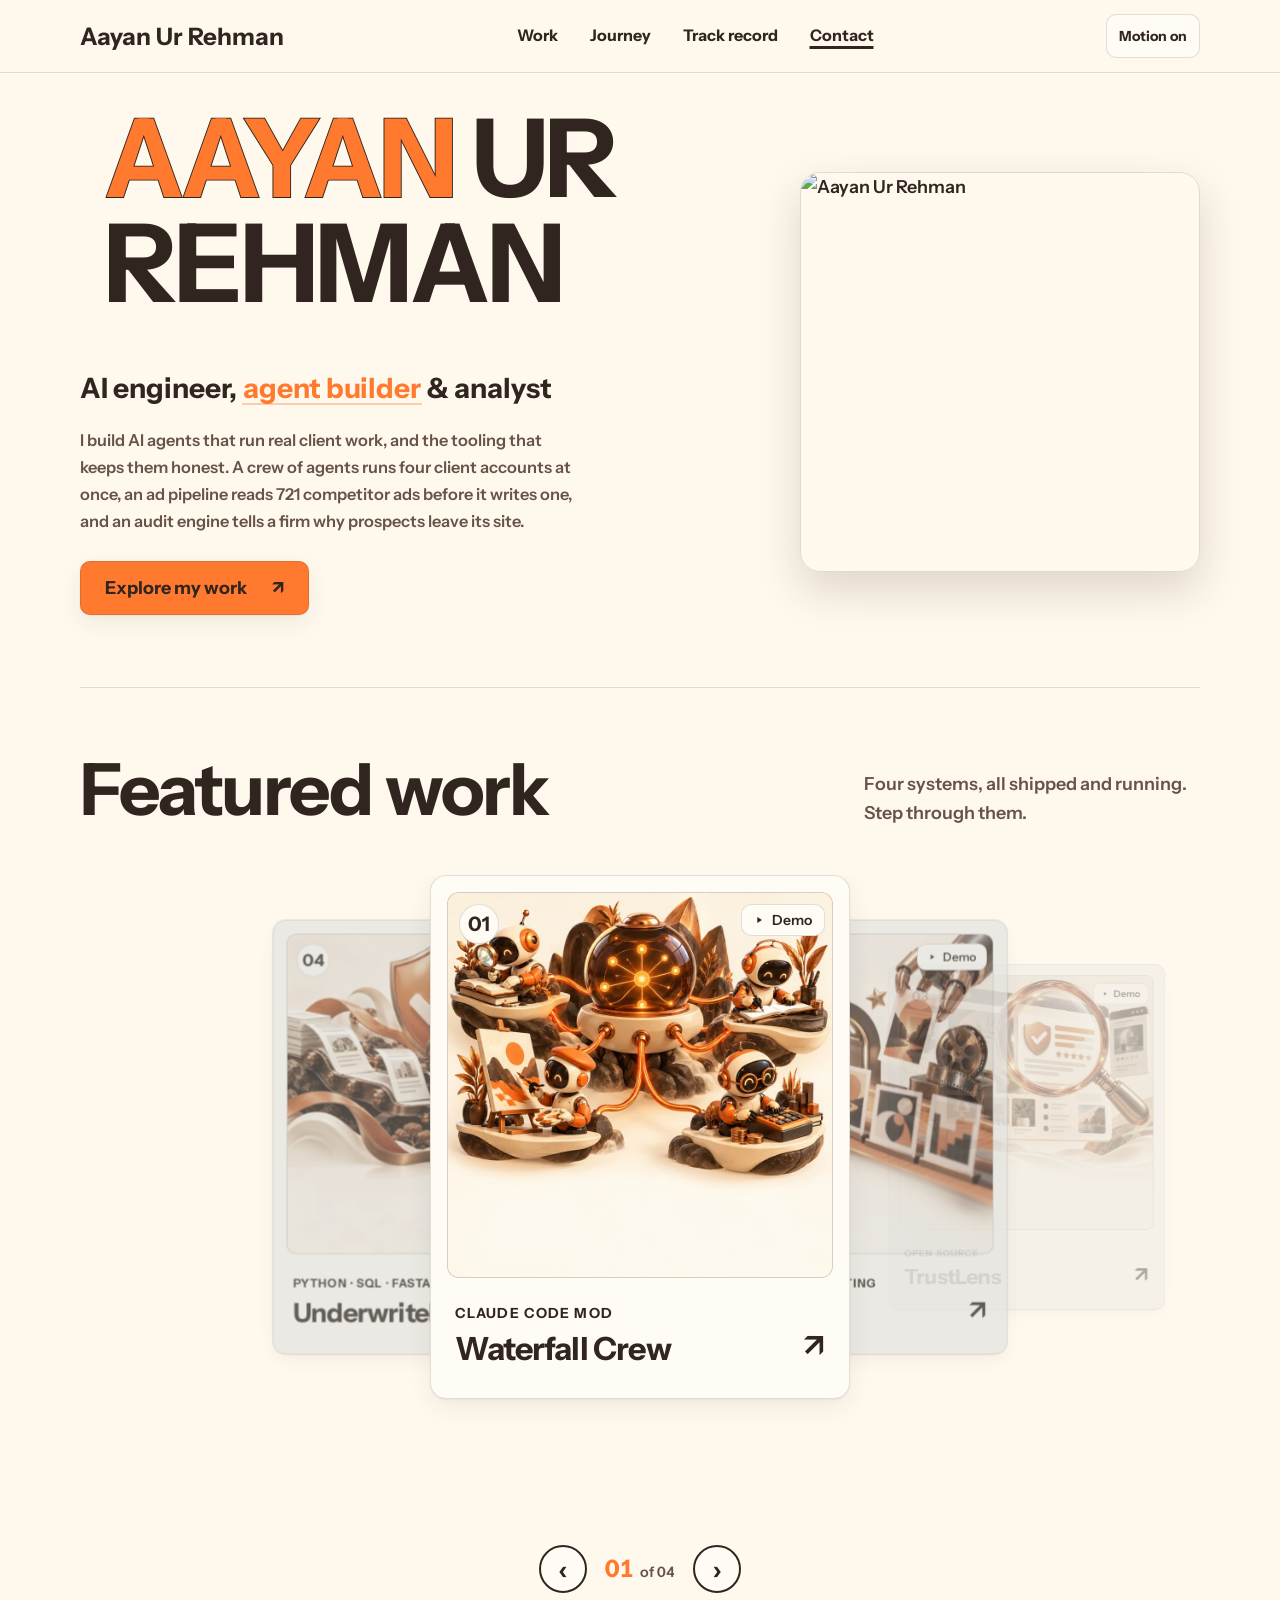
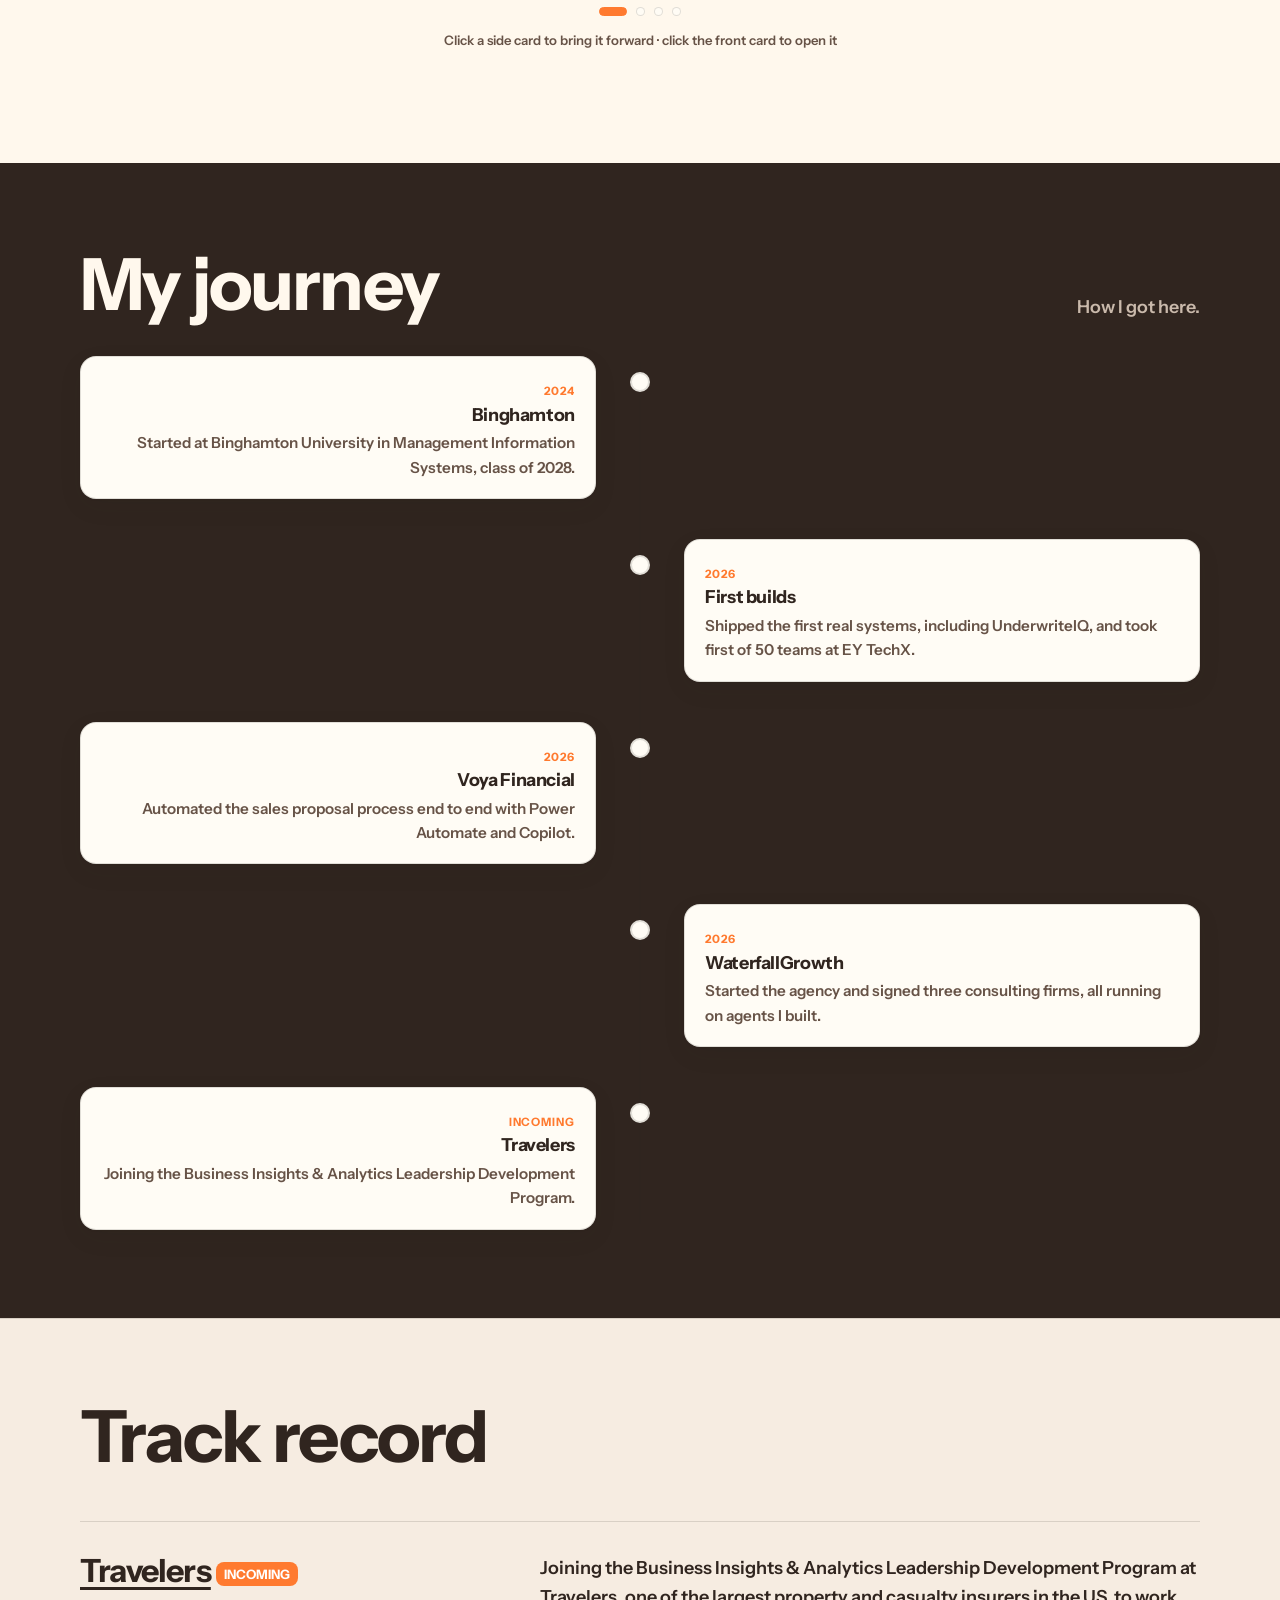
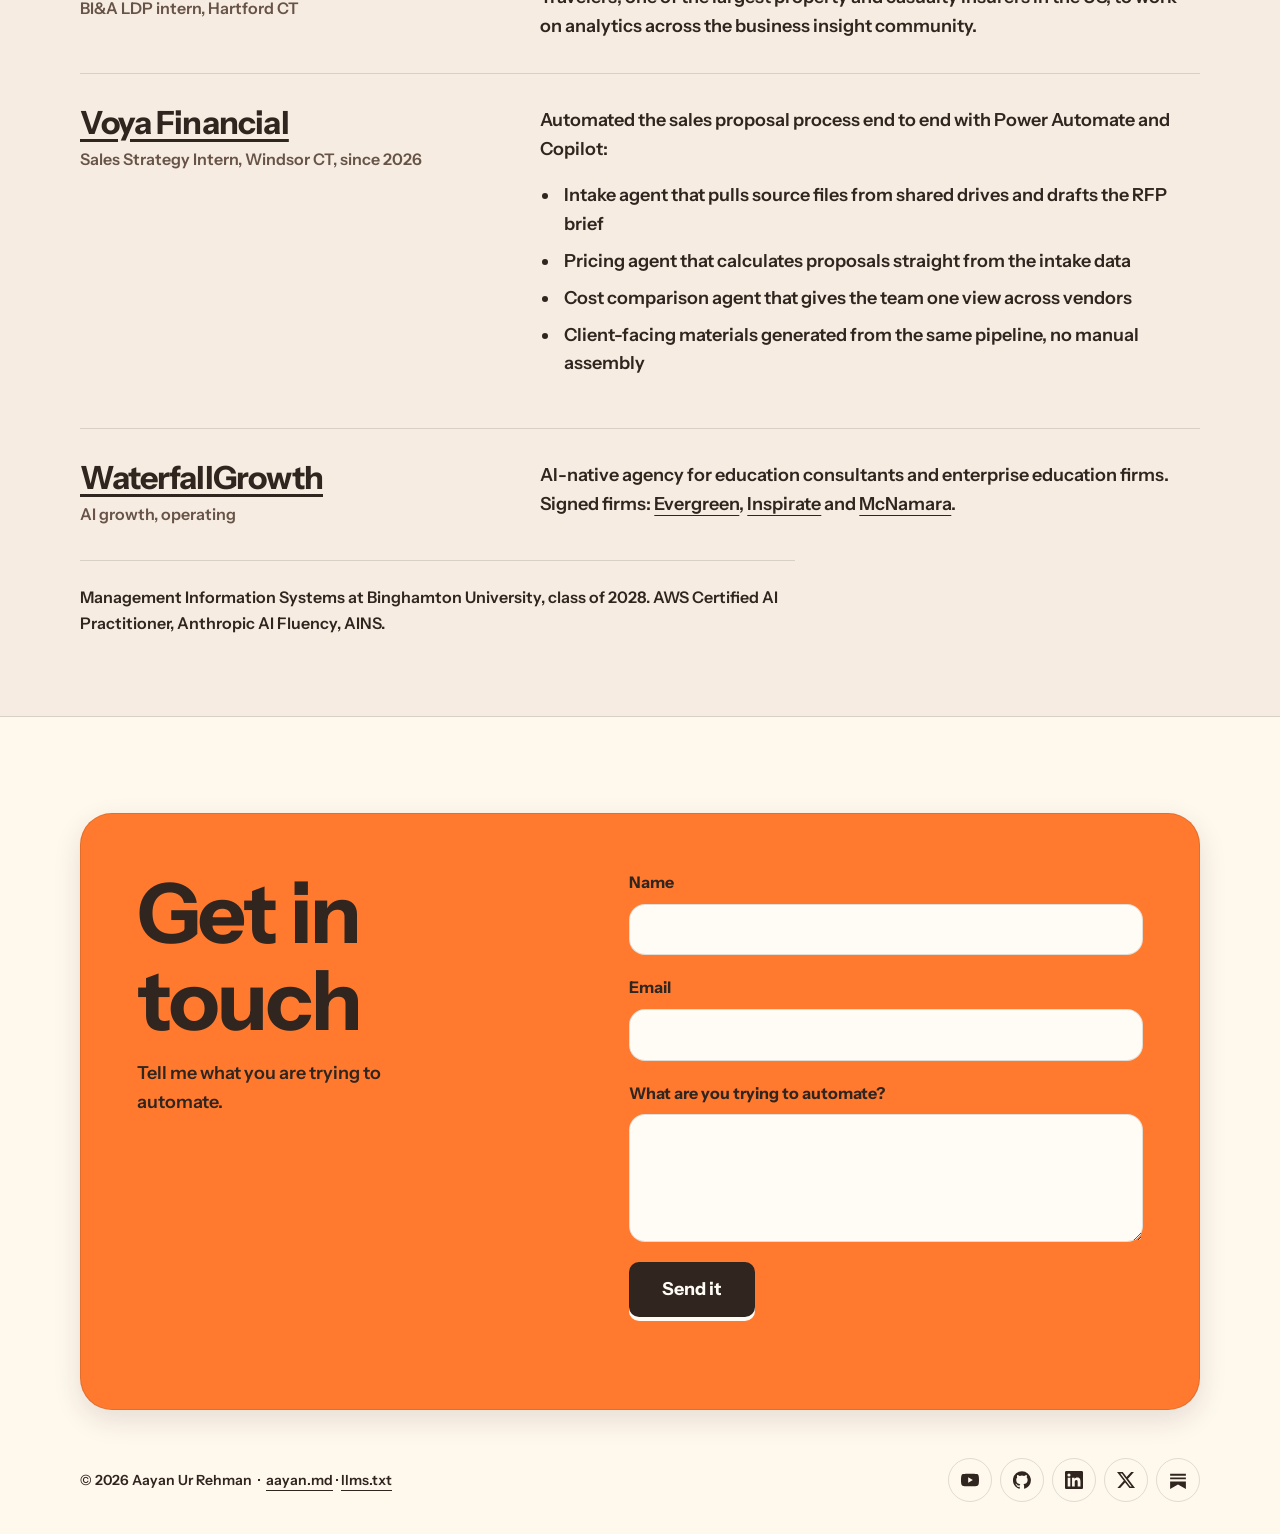
==== index.html @ 4a7b14ed "UnderwriteIQ: add the 39s demo video from the repo Co-Authored-By: Claude Opus 5.5 <noreply@anthropi" ====
<!DOCTYPE html>
<html lang="en">
<head>
<meta charset="utf-8">
<meta name="viewport" content="width=device-width, initial-scale=1">
<title>Aayan Ur Rehman | AI Implementation and Growth</title>
<link rel="alternate" type="text/markdown" href="/aayan.md">
<meta name="keywords" content="Aayan Rehman, Aayan Ur Rehman, Aayan Rehman AI, Aayan AI, AI implementation, AI consultant, enterprise AI, AI discovery, AI growth, AI business analyst, business analyst intern, BI&A LDP, Travelers, AI automation, Power Automate, Copilot Studio, Python, SQL, LLM agents, multi-agent orchestration, insurance, financial services, Voya Financial, Binghamton University, MIS">
<meta name="description" content="Aayan Ur Rehman (Aayan Rehman): AI implementation and growth. Builds agent systems that run real client work. Incoming BI&A LDP intern at Travelers, Sales Strategy Intern at Voya Financial, founder of WaterfallGrowth.">
<link rel="icon" type="image/png" href="/favicon.png">
<link rel="apple-touch-icon" href="/apple-touch-icon.png">
<meta property="og:type" content="website">
<meta property="og:title" content="Aayan Ur Rehman | AI Implementation and Growth">
<meta property="og:image:alt" content="Aayan Ur Rehman">
<meta property="og:site_name" content="Aayan Ur Rehman">
<meta property="profile:first_name" content="Aayan">
<meta property="profile:last_name" content="Ur Rehman">
<meta property="og:description" content="Builds AI agent systems that run real client work. Incoming BI&A LDP intern at Travelers. WaterfallGrowth, Voya Financial, Binghamton University.">
<meta property="og:url" content="https://aayanrehman.com/">
<meta property="og:image" content="https://aayanrehman.com/og.jpg">
<meta property="og:image:width" content="1200">
<meta property="og:image:height" content="1200">
<meta name="twitter:card" content="summary">
<meta name="twitter:title" content="Aayan Ur Rehman | AI Implementation and Growth">
<meta name="twitter:description" content="Builds AI agent systems that run real client work. Incoming BI&A LDP intern at Travelers.">
<meta name="twitter:creator" content="@aayanrehmanai">
<meta name="author" content="Aayan Ur Rehman">
<link rel="canonical" href="https://aayanrehman.com/">
<meta name="robots" content="index,follow,max-image-preview:large,max-snippet:-1,max-video-preview:-1">
<meta name="twitter:site" content="@aayanrehmanai">
<meta name="twitter:image" content="https://aayanrehman.com/og.jpg">
<meta name="theme-color" content="#100e0d">
<script type="application/ld+json">
{
  "@context": "https://schema.org",
  "@graph": [
    {
      "@type": "Person",
      "@id": "https://aayanrehman.com/#person",
      "name": "Aayan Ur Rehman",
      "givenName": "Aayan",
      "additionalName": "Ur",
      "familyName": "Rehman",
      "alternateName": [
        "Aayan Rehman",
        "Aayan",
        "Aayan Rehman AI",
        "Aayan Ur Rehman AI",
        "aayanrehmanai",
        "aayanurrehman",
        "aayanrehman"
      ],
      "url": "https://aayanrehman.com/",
      "mainEntityOfPage": "https://aayanrehman.com/",
      "image": {
        "@type": "ImageObject",
        "@id": "https://aayanrehman.com/#headshot",
        "url": "https://aayanrehman.com/og.jpg",
        "contentUrl": "https://aayanrehman.com/og.jpg",
        "thumbnailUrl": "https://aayanrehman.com/headshot.jpg",
        "width": 1200,
        "height": 1200,
        "caption": "Aayan Ur Rehman, AI implementation and growth consultant",
        "representativeOfPage": true
      },
      "jobTitle": [
        "AI Implementation Consultant",
        "Sales Strategy Intern",
        "Founder"
      ],
      "description": "Aayan Ur Rehman is an AI implementation and growth consultant who builds agent systems that run real client work. Incoming Business Insights & Analytics Leadership Development Program (BI&A LDP) intern at Travelers, Sales Strategy Intern at Voya Financial, and founder of WaterfallGrowth, an AI-native agency with three signed clients.",
      "disambiguatingDescription": "AI implementation consultant and automation builder, Voya Financial and WaterfallGrowth, Binghamton University MIS.",
      "email": "mailto:arehman13@binghamton.edu",
      "nationality": {
        "@type": "Country",
        "name": "United States"
      },
      "homeLocation": {
        "@type": "Place",
        "address": {
          "@type": "PostalAddress",
          "addressRegion": "CT",
          "addressCountry": "US"
        }
      },
      "worksFor": [
        {
          "@id": "https://aayanrehman.com/#waterfallgrowth"
        },
        {
          "@type": "Organization",
          "name": "Voya Financial",
          "url": "https://www.voya.com",
          "sameAs": "https://en.wikipedia.org/wiki/Voya_Financial"
        },
        {
          "@type": "Organization",
          "name": "Travelers",
          "url": "https://www.travelers.com",
          "sameAs": "https://en.wikipedia.org/wiki/The_Travelers_Companies",
          "description": "Property and casualty insurance company"
        }
      ],
      "affiliation": [
        {
          "@id": "https://aayanrehman.com/#waterfallgrowth"
        },
        {
          "@type": "Organization",
          "name": "Voya Financial",
          "url": "https://www.voya.com"
        },
        {
          "@type": "Organization",
          "name": "Travelers",
          "url": "https://www.travelers.com",
          "sameAs": "https://en.wikipedia.org/wiki/The_Travelers_Companies"
        }
      ],
      "alumniOf": {
        "@type": "CollegeOrUniversity",
        "name": "Binghamton University, State University of New York",
        "url": "https://www.binghamton.edu",
        "sameAs": "https://en.wikipedia.org/wiki/Binghamton_University"
      },
      "hasOccupation": [
        {
          "@type": "Occupation",
          "name": "AI Implementation Consultant",
          "occupationLocation": {
            "@type": "Country",
            "name": "United States"
          },
          "skills": "AI discovery, AI strategy, enterprise AI implementation, LLM agent design, multi-agent orchestration, retrieval-augmented generation, prompt engineering, workflow automation, Power Automate, Copilot Studio, Python, SQL, process mapping, requirements gathering, change management",
          "description": "Runs AI discovery and implementation for enterprise companies: maps processes, identifies automation opportunities, designs and deploys AI agents and automated workflows, and measures business impact."
        },
        {
          "@type": "Occupation",
          "name": "Sales Strategy Intern",
          "description": "Led AI discovery and implementation at Voya Financial: automated the sales proposal process end to end with intake, pricing, and cost comparison agents built in Power Automate and Copilot Studio.",
          "skills": "AI implementation, business analysis, Power Automate, Copilot Studio, Power BI, Salesforce, data governance"
        },
        {
          "@type": "Occupation",
          "name": "Business Insights and Analytics Leadership Development Program Intern",
          "description": "Incoming intern in the Business Insights & Analytics Leadership Development Program (BI&A LDP) at Travelers, a US property and casualty insurance company, in Hartford, CT.",
          "skills": "business intelligence, analytics, data analysis, SQL, reporting, insurance analytics"
        }
      ],
      "hasCredential": [
        {
          "@type": "EducationalOccupationalCredential",
          "name": "AWS Certified AI Practitioner (AIF-C01)",
          "credentialCategory": "certification",
          "recognizedBy": {
            "@type": "Organization",
            "name": "Amazon Web Services"
          }
        },
        {
          "@type": "EducationalOccupationalCredential",
          "name": "Anthropic AI Fluency",
          "credentialCategory": "certification",
          "recognizedBy": {
            "@type": "Organization",
            "name": "Anthropic"
          }
        },
        {
          "@type": "EducationalOccupationalCredential",
          "name": "Claude Code 101",
          "credentialCategory": "certification",
          "recognizedBy": {
            "@type": "Organization",
            "name": "Anthropic"
          }
        },
        {
          "@type": "EducationalOccupationalCredential",
          "name": "AINS, Associate in Insurance",
          "credentialCategory": "certification",
          "recognizedBy": {
            "@type": "Organization",
            "name": "The Institutes"
          }
        }
      ],
      "knowsAbout": [
        "Artificial intelligence",
        "Enterprise AI implementation",
        "AI discovery",
        "AI strategy",
        "Generative AI",
        "Large language models",
        "AI agents",
        "Multi-agent orchestration",
        "Agentic workflows",
        "Retrieval-augmented generation",
        "Prompt engineering",
        "LLM evaluation",
        "Workflow automation",
        "Business process automation",
        "Robotic process automation",
        "Microsoft Power Automate",
        "Microsoft Copilot Studio",
        "Microsoft Power BI",
        "Salesforce",
        "Python",
        "SQL",
        "FastAPI",
        "Amazon Web Services",
        "Anthropic Claude",
        "Claude Code",
        "Business analysis",
        "Requirements gathering",
        "Process mapping",
        "Sales strategy",
        "Sales operations",
        "RFP automation",
        "Pricing automation",
        "Growth consulting",
        "Growth marketing",
        "Authority building",
        "Insurance",
        "Underwriting",
        "Financial services",
        "Education consulting",
        "Edtech",
        "Business intelligence",
        "Business Insights and Analytics",
        "Data analytics",
        "Insurance analytics"
      ],
      "knowsLanguage": [
        "en"
      ],
      "sameAs": [
        "https://www.linkedin.com/in/aayanurrehman",
        "https://github.com/aayanrehman",
        "https://www.youtube.com/@aayanrehmanai",
        "https://x.com/aayanrehmanai",
        "https://aayanurrehman.substack.com",
        "https://waterfallgrowth.com"
      ],
      "subjectOf": [
        {
          "@type": "CreativeWork",
          "name": "Aayan Ur Rehman, plain-text profile",
          "url": "https://aayanrehman.com/aayan.md",
          "encodingFormat": "text/markdown"
        }
      ],
      "award": [
        "1st place of 50 teams, EY TechX round, Binghamton University case competition"
      ],
      "brand": {
        "@id": "https://aayanrehman.com/#waterfallgrowth"
      },
      "seeks": {
        "@type": "Demand",
        "name": "AI implementation, AI business analyst, and AI strategy roles and consulting engagements"
      },
      "makesOffer": [
        {
          "@id": "https://aayanrehman.com/#svc-implementation"
        },
        {
          "@id": "https://aayanrehman.com/#svc-discovery"
        },
        {
          "@id": "https://aayanrehman.com/#svc-growth"
        }
      ]
    },
    {
      "@type": "Organization",
      "@id": "https://aayanrehman.com/#waterfallgrowth",
      "name": "WaterfallGrowth",
      "alternateName": "Waterfall Growth",
      "url": "https://waterfallgrowth.com",
      "description": "AI-native growth consulting agency. Scales the authority of independent education consultants and helps enterprise education firms implement AI to automate processes, save time, and increase revenue. Signed clients include Inspirate Consulting, Evergreen Consulting, and McNamara Consulting.",
      "founder": {
        "@id": "https://aayanrehman.com/#person"
      },
      "employee": {
        "@id": "https://aayanrehman.com/#person"
      },
      "knowsAbout": [
        "AI implementation",
        "AI growth consulting",
        "Workflow automation",
        "Authority building",
        "Education consulting",
        "Edtech"
      ],
      "areaServed": "US",
      "logo": "https://aayanrehman.com/og.jpg",
      "makesOffer": [
        {
          "@id": "https://aayanrehman.com/#svc-implementation"
        },
        {
          "@id": "https://aayanrehman.com/#svc-discovery"
        },
        {
          "@id": "https://aayanrehman.com/#svc-growth"
        }
      ],
      "sameAs": [
        "https://www.linkedin.com/in/aayanurrehman"
      ]
    },
    {
      "@type": "ProfilePage",
      "@id": "https://aayanrehman.com/#profilepage",
      "url": "https://aayanrehman.com/",
      "name": "Aayan Ur Rehman | AI Implementation and Growth",
      "description": "Personal site of Aayan Ur Rehman: AI implementation, discovery, and automation for enterprise companies.",
      "inLanguage": "en",
      "dateCreated": "2026-09-19",
      "dateModified": "2026-10-07",
      "mainEntity": {
        "@id": "https://aayanrehman.com/#person"
      },
      "primaryImageOfPage": {
        "@id": "https://aayanrehman.com/#headshot"
      },
      "about": {
        "@id": "https://aayanrehman.com/#person"
      },
      "isPartOf": {
        "@id": "https://aayanrehman.com/#website"
      },
      "speakable": {
        "@type": "SpeakableSpecification",
        "cssSelector": [
          "h1",
          ".hero p"
        ]
      }
    },
    {
      "@type": "WebSite",
      "@id": "https://aayanrehman.com/#website",
      "url": "https://aayanrehman.com/",
      "name": "Aayan Ur Rehman",
      "alternateName": [
        "Aayan Rehman",
        "aayanrehman.com",
        "aayanur.me"
      ],
      "publisher": {
        "@id": "https://aayanrehman.com/#person"
      },
      "inLanguage": "en"
    },
    {
      "@type": "ItemList",
      "name": "Projects by Aayan Ur Rehman",
      "itemListElement": [
        {
          "@type": "SoftwareApplication",
          "name": "Waterfall Crew",
          "applicationCategory": "DeveloperApplication",
          "operatingSystem": "Claude Code",
          "description": "A Claude Code mod that runs a crew of specialised subagents in parallel against real client work, with a live crew pane, task queues and a cost meter.",
          "author": {
            "@id": "https://aayanrehman.com/#person"
          },
          "video": {
            "@type": "VideoObject",
            "name": "Waterfall Crew: four agents, four clients, one dispatch",
            "description": "A Claude Code mod dispatching four subagents in parallel across four client accounts.",
            "thumbnailUrl": "https://aayanrehman.com/media/claude-mod-poster.jpg",
            "contentUrl": "https://aayanrehman.com/media/claude-mod.mp4",
            "uploadDate": "2026-10-07"
          },
          "position": 1
        },
        {
          "@type": "CreativeWork",
          "name": "Evergreen ad pipeline",
          "description": "Scanned 721 competitor ads, scored each for offer, proof and urgency, then generated 26 on-brand ads and 2 reels for $4.36 of compute.",
          "author": {
            "@id": "https://aayanrehman.com/#person"
          },
          "video": {
            "@type": "VideoObject",
            "name": "Evergreen ad pipeline demo",
            "description": "Dashboard walkthrough of an AI ad research and generation pipeline for a college consulting firm.",
            "thumbnailUrl": "https://aayanrehman.com/media/evergreen-poster.jpg",
            "contentUrl": "https://aayanrehman.com/media/evergreen.mp4",
            "uploadDate": "2026-10-01"
          },
          "position": 2
        },
        {
          "@type": "SoftwareSourceCode",
          "position": 3,
          "name": "TrustLens",
          "url": "https://github.com/aayanrehman/trustlens",
          "codeRepository": "https://github.com/aayanrehman/trustlens",
          "programmingLanguage": "TypeScript",
          "description": "Audits a consulting site and scores the signals that make prospects trust it, with head-to-head competitor comparison and a prioritized fix list.",
          "author": {
            "@id": "https://aayanrehman.com/#person"
          },
          "video": {
            "@type": "VideoObject",
            "name": "TrustLens demo",
            "description": "Walkthrough of the TrustLens site trust audit and scoring.",
            "thumbnailUrl": "https://aayanrehman.com/media/trustlens-poster.jpg",
            "contentUrl": "https://aayanrehman.com/media/trustlens.mp4",
            "uploadDate": "2026-10-07"
          }
        },
        {
          "@type": "SoftwareSourceCode",
          "position": 4,
          "name": "UnderwriteIQ",
          "url": "https://github.com/aayanrehman/underwriteiq",
          "codeRepository": "https://github.com/aayanrehman/underwriteiq",
          "programmingLanguage": "Python",
          "description": "Deterministic insurance risk-assessment engine with rule evaluation, weighted scoring, and a FastAPI service. LLMs only draft summaries from testable results.",
          "author": {
            "@id": "https://aayanrehman.com/#person"
          }
        }
      ]
    },
    {
      "@type": "Service",
      "@id": "https://aayanrehman.com/#svc-implementation",
      "name": "Enterprise AI Implementation",
      "description": "Design and deployment of LLM agents, multi-agent systems, and automated workflows inside enterprise processes (sales, proposals, pricing, operations). Delivered with Power Automate, Copilot Studio, Python, and Claude.",
      "serviceType": "Enterprise AI Implementation",
      "provider": {
        "@id": "https://aayanrehman.com/#person"
      },
      "brand": {
        "@id": "https://aayanrehman.com/#waterfallgrowth"
      },
      "areaServed": "US",
      "availableChannel": {
        "@type": "ServiceChannel",
        "serviceUrl": "https://aayanrehman.com/#contact"
      }
    },
    {
      "@type": "Service",
      "@id": "https://aayanrehman.com/#svc-discovery",
      "name": "AI Discovery and Strategy",
      "description": "Process mapping, opportunity sizing, and roadmap for where AI and automation create measurable time savings and revenue impact. Includes governance and human-in-the-loop design.",
      "serviceType": "AI Discovery and Strategy",
      "provider": {
        "@id": "https://aayanrehman.com/#person"
      },
      "brand": {
        "@id": "https://aayanrehman.com/#waterfallgrowth"
      },
      "areaServed": "US",
      "availableChannel": {
        "@type": "ServiceChannel",
        "serviceUrl": "https://aayanrehman.com/#contact"
      }
    },
    {
      "@type": "Service",
      "@id": "https://aayanrehman.com/#svc-growth",
      "name": "AI Growth Consulting",
      "description": "Authority building and demand generation systems for independent consultants and education firms, powered by AI content and outbound automation.",
      "serviceType": "AI Growth Consulting",
      "provider": {
        "@id": "https://aayanrehman.com/#person"
      },
      "brand": {
        "@id": "https://aayanrehman.com/#waterfallgrowth"
      },
      "areaServed": "US",
      "availableChannel": {
        "@type": "ServiceChannel",
        "serviceUrl": "https://aayanrehman.com/#contact"
      }
    }
  ]
}
</script>
<link rel="preconnect" href="https://fonts.googleapis.com">
<link rel="preconnect" href="https://fonts.gstatic.com" crossorigin>
<link href="https://fonts.googleapis.com/css2?family=Instrument+Sans:wght@400;500;600;700&display=swap" rel="stylesheet">
<script>try{if(!matchMedia('(prefers-reduced-motion: reduce)').matches&&localStorage.getItem('aayan-motion')!=='off')document.documentElement.classList.add('motion-on')}catch(e){}</script>
<style>
:root{--bg:#fff8ed;--paper:#fffcf5;--peach:#f6ece1;--ink:#30251f;--muted:#675347;--orange:#ff7a2f;--mint:#efe7dc;--yellow:#ffe3cd;--border:1px solid var(--line);--shadow:0 1px 2px rgba(48,37,31,.06),0 8px 24px rgba(48,37,31,.07);--radius:16px;--line:rgba(48,37,31,.14);--display:'Instrument Sans',system-ui,sans-serif;--body:'Instrument Sans',system-ui,sans-serif;--ease:cubic-bezier(.23,1,.32,1)}
*{box-sizing:border-box}html{scroll-behavior:smooth;scroll-padding-top:96px}body{margin:0;color:var(--ink);background:var(--bg);font:600 clamp(1rem,.96rem + .2vw,1.125rem)/1.6 var(--body);overflow-x:clip}::selection{background:var(--yellow);color:var(--ink)}a{color:inherit;text-underline-offset:5px}button,input,textarea{font:inherit}button,a{-webkit-tap-highlight-color:transparent}button{color:inherit;cursor:pointer}button:disabled{opacity:.5;cursor:not-allowed}button:active,.pill:active{translate:0 3px}button:focus-visible,a:focus-visible,input:focus-visible,textarea:focus-visible,summary:focus-visible,[tabindex]:focus-visible{outline:3px solid currentColor;outline-offset:6px}img{display:block;max-width:100%;height:auto}h1,h2,h3,p{margin:0}h1,h2,h3,.disp{font-family:var(--display);font-weight:700;line-height:1.04;letter-spacing:-.025em}h2{font-size:clamp(2.5rem,1.4rem + 4vw,4.5rem)}h3{font-size:clamp(1.5rem,1.2rem + 1vw,2rem)}p+p{margin-top:16px}.wrap{width:min(1120px,calc(100% - 40px));margin-inline:auto}section{scroll-margin-top:80px}.skip{position:fixed;left:16px;top:-100px;z-index:100;background:var(--yellow);padding:12px 24px;border:var(--border);border-radius:16px}.skip:focus{top:12px}.bar{position:sticky;top:0;z-index:30;background:var(--bg);border-bottom:1px solid var(--line)}.bar-inner{display:flex;min-height:72px;align-items:center;justify-content:space-between;gap:16px}.me{font:700 24px var(--display);text-decoration:none;display:flex;align-items:center;gap:8px;white-space:nowrap}.me b{display:grid;place-items:center;width:40px;height:40px;border:1px solid var(--line);border-radius:50%;background:var(--orange);transform:none;font-size:20px}.bar nav{display:flex;gap:24px;align-items:center}.bar nav a{font-size:16px;text-decoration:none;font-weight:800;min-height:44px;display:grid;align-items:center}.bar nav a:hover,.bar nav a[aria-current=true]{text-decoration:underline;text-decoration-thickness:3px}.motion{border:1px solid var(--line);border-radius:10px;background:var(--paper);font-size:14px;font-weight:800;min-height:44px;padding:8px 12px}.progress{position:absolute;bottom:-3px;left:0;width:100%;height:4px;background:var(--orange);transform:scaleX(0);transform-origin:left}.hero{position:relative;isolation:isolate}.hero h1{font-size:clamp(3.5rem,1.2rem + 9.2vw,9rem);line-height:.96;position:relative;z-index:2;text-transform:uppercase;max-width:1100px}.hero h1 span{display:block}.hero h1 .name-first{color:var(--orange);-webkit-text-stroke:2px var(--ink);paint-order:stroke fill;letter-spacing:-.035em;font-size:1.22em}.role{margin:32px auto 0;font-size:clamp(1.125rem,1rem + 1.2vw,1.75rem);font-weight:800}.role b{background:none;color:var(--orange);box-shadow:inset 0 -2px 0 rgba(255,122,47,.35);padding:0 1px}.pill{display:inline-flex;align-items:center;justify-content:center;gap:24px;min-height:48px;padding:12px 24px;border:var(--border);border-radius:10px;background:var(--orange);box-shadow:var(--shadow);text-decoration:none;font-weight:900;transition:transform 180ms var(--ease)}.hero .pill{margin-top:24px}.card{position:absolute;left:50%;top:16px;width:clamp(116px,19vw,188px);padding:8px;background:var(--paper);border:var(--border);border-radius:22px;box-shadow:var(--shadow);transform:translateX(calc(-50% + var(--x) + var(--spread, 0px))) translateY(var(--y)) rotate(var(--rot));transition:box-shadow .2s}.card img{border-radius:12px;aspect-ratio:1;width:100%;pointer-events:none}.card:nth-child(1){--x:-128%;--y:22px;--rot:-17deg;z-index:1}.card:nth-child(2){--x:-44%;--y:0px;--rot:-6deg;z-index:2}.card:nth-child(3){--x:44%;--y:0px;--rot:7deg;z-index:3}.card:nth-child(4){--x:128%;--y:22px;--rot:18deg;z-index:4}.card::after{content:'↗';position:absolute;bottom:4px;right:7px;width:28px;height:28px;display:grid;place-items:center;background:var(--paper);border:1px solid var(--line);border-radius:50%;font-size:18px;font-weight:800}.lane{padding:64px 0 96px;display:grid;gap:24px;grid-template-columns:1fr;max-width:920px}.label{font-size:14px;font-weight:900;text-transform:uppercase;letter-spacing:.14em}.lane .label{display:flex;align-items:center;gap:12px}.lane .label::before{content:'✳';font-size:36px;color:var(--ink)}.lane-copy>p:first-child{font-size:clamp(1.25rem,1rem + .7vw,1.5rem);line-height:1.6}.lane-copy>p:last-child{color:var(--muted);font-size:16px}.head{display:flex;justify-content:space-between;align-items:end;gap:24px;margin-bottom:48px}.head p{max-width:28ch;color:var(--muted)}#work{padding:64px 0 112px;border-top:1px solid var(--line)}.cards{display:grid;gap:40px 32px;grid-template-columns:1fr}.project{min-width:0}.tile{position:relative;width:100%;padding:16px;text-align:left;background:var(--paper);border:var(--border);border-radius:var(--radius);box-shadow:var(--shadow);transition:transform 220ms var(--ease),box-shadow 220ms var(--ease)}.tile .art{overflow:hidden;border-radius:12px;border:1px solid var(--line);background:#f1e9df}
.slot{display:block;width:100%;aspect-ratio:1;border-radius:12px;background:transparent}
.art .slot{aspect-ratio:1;border-radius:0}
.chap .slot{aspect-ratio:1.25;border-radius:12px;border:1px solid var(--line);background:#f1e9df}
.tile img{width:100%;height:auto;aspect-ratio:1;object-fit:cover}.project:nth-child(3n+2) .art{background:#f1e9df}.project:nth-child(3n) .art{background:#f1e9df}.meta{padding:24px 8px 16px}.kick{font-size:14px;text-transform:uppercase;letter-spacing:.08em;font-weight:900;margin-bottom:8px}.meta h3{padding-right:28px}.idx{position:absolute;top:28px;left:28px;background:var(--paper);border:1px solid var(--line);border-radius:50%;width:40px;height:40px;display:grid;place-items:center;font:700 20px var(--display)}.has-vid{font-size:14px;position:absolute;right:24px;top:28px;background:var(--paper);padding:4px 12px;border:1px solid var(--line);border-radius:10px}.has-vid svg{width:10px;height:10px;fill:currentColor;margin-right:5px}.tile .body{display:none}.tile::after{content:'↗';position:absolute;bottom:26px;right:24px;font-size:32px}.project-note{color:var(--muted);font-size:16px;margin:16px 8px 0;max-width:55ch}.journey-shell{background:var(--ink);color:var(--bg);position:relative;isolation:isolate}.journey-stage .head{justify-content:center;text-align:center;display:block;margin-bottom:16px}.journey-stage .head p{color:var(--peach);margin:16px auto 0}.flow{display:grid;gap:24px;width:min(100% - 40px,880px);margin:auto}.chap{background:var(--paper);color:var(--ink);border:1px solid var(--line);outline:1px solid var(--peach);border-radius:24px;padding:12px;position:relative;box-shadow:0 10px 28px rgba(48,37,31,.14);min-width:0}.chap img{width:100%;aspect-ratio:1.25;object-fit:cover;border-radius:16px;border:1px solid var(--line)}.chap .yr{position:absolute;top:24px;left:24px;border:1px solid var(--line);border-radius:10px;background:var(--paper);font-size:14px;font-weight:900;padding:4px 12px}.cap{padding:20px 12px 16px}.cap h3{font-size:24px;margin-bottom:12px}.cap p{font-size:16px;line-height:1.5}.flowfoot{display:none;align-items:center;justify-content:center;gap:8px;margin-top:24px}.flowfoot .n{font-size:40px;color:var(--orange);min-width:48px}.of{font-size:16px;margin-right:24px}.dots{display:flex;gap:8px;align-items:center}.rnd{width:48px;height:48px;border-radius:50%;border:2px solid currentColor;background:var(--paper);color:var(--ink);font-size:28px;line-height:1;display:inline-grid;place-items:center}.d{width:44px;height:44px;border:0;background:transparent;padding:12px;color:var(--bg)}.d::after{content:'';display:block;width:12px;height:12px;border:2px solid currentColor;border-radius:50%;transition:transform 180ms var(--ease)}.d[aria-current=true]::after{background:var(--orange);border-color:var(--orange);transform:scale(1.3)}.journey-progress{display:none;width:min(360px,70%);height:4px;margin:24px auto 0;background:#75655b;border-radius:10px;overflow:hidden}.journey-progress span{display:block;width:100%;height:100%;background:var(--orange);transform-origin:left;transform:scaleX(.2)}.who{font:700 32px var(--display);grid-column:1}.job{font-size:16px;grid-column:1}.firm{grid-column:1/-1;font-size:14px;color:var(--muted)}.dot{display:inline-block;width:8px;height:8px;border-radius:50%;background:var(--orange);border:1px solid var(--ink);margin-right:8px}#track{background:var(--peach);border-block:1px solid var(--line);padding:80px 0}.row{border-top:1px solid var(--line);padding:32px 0;display:grid;gap:24px}.row h3{font-size:32px}.tag{font:900 13px var(--body);text-transform:uppercase;display:inline-block;background:var(--orange);color:#fff;border:0;border-radius:8px;padding:4px 8px;vertical-align:middle;letter-spacing:0}.when{font-size:16px;color:var(--muted);margin-top:8px}.row .body{font-size:16px}.row ul{padding-left:20px}.row li{padding-left:4px;margin-bottom:8px}.edu{max-width:65ch;font-size:16px;padding-top:24px;border-top:1px solid var(--line)}#contact{padding-top:96px}.contact-plate{padding:40px 24px;background:var(--orange);border:var(--border);border-radius:32px;box-shadow:0 10px 28px rgba(48,37,31,.12)}.contact-plate h2{font-size:clamp(3rem,2rem + 4vw,5.5rem)}.contact-plate .head{display:block;margin-bottom:32px}.contact-plate .head p{color:var(--ink);max-width:none;margin-top:16px}form{display:grid;gap:20px;max-width:700px}label{font-weight:900;font-size:16px;display:grid;gap:8px}input,textarea{width:100%;min-width:0;background:var(--paper);border:1px solid var(--line);border-radius:16px;padding:12px 16px;color:var(--ink);font-size:16px}textarea{min-height:128px;resize:vertical}form button{justify-self:start;background:var(--ink);color:var(--paper);border:1px solid var(--line);box-shadow:0 4px 0 var(--paper);border-radius:10px;padding:12px 32px;font-weight:900;min-height:48px}.form-status{font-size:16px;color:var(--ink);margin-top:16px}.honey{display:none}footer{padding:48px 0 32px;display:flex;justify-content:space-between;align-items:center;gap:24px;flex-wrap:wrap;font-size:14px}.social{display:flex;gap:8px}.social a{width:44px;height:44px;border:1px solid var(--line);border-radius:50%;display:grid;place-items:center;transition:transform 180ms var(--ease)}.social svg{width:18px;height:18px;fill:currentColor}.social a:hover{background:#f6ece1;transform:translateY(-4px)}dialog{width:min(780px,calc(100% - 32px));max-height:calc(100svh - 48px);padding:0;border:0;background:transparent;color:var(--ink);overflow:auto}dialog::backdrop{background:rgb(34 25 20 / .78)}.sheet{position:relative;padding:56px 24px 24px;background:var(--paper);border:var(--border);border-radius:28px;box-shadow:0 7px 0 var(--orange)}.x{position:absolute;right:16px;top:16px;width:44px;height:44px;border:1px solid var(--line);border-radius:50%;background:var(--paper);font-size:20px}.count{display:flex;align-items:center;gap:8px;font-size:13px;font-weight:900;letter-spacing:.06em;text-transform:uppercase;margin-bottom:24px}.count i{width:10px;height:10px;border-radius:50%;background:var(--orange);border:1px solid var(--ink)}#sheetTitle{font-size:clamp(2.5rem,1.5rem + 4vw,4rem);margin-bottom:24px}.copy{font-size:16px;line-height:1.7;max-width:65ch}.player{margin-top:24px;aspect-ratio:16/9;background:var(--ink);border-radius:16px;overflow:hidden;position:relative;display:grid;place-items:center}.player video,.player img{position:absolute;inset:0;width:100%;height:100%;display:block;object-fit:cover}.post{display:block;width:100%;max-width:504px;height:542px;margin:24px auto 0;border:1px solid var(--line);border-radius:16px;background:#fff}.video-error{padding:16px;color:var(--paper)}.links{margin-top:24px}.links a{font-weight:900}.pager{display:flex;justify-content:space-between;align-items:center;gap:16px;padding-top:24px;margin-top:24px;border-top:1px solid var(--line)}.pager span{font-size:14px}.locked{overflow:hidden}.sr-only{position:absolute;width:1px;height:1px;padding:0;margin:-1px;overflow:hidden;clip:rect(0,0,0,0);white-space:nowrap;border:0}html.motion-on .flow{display:block;position:relative;height:390px;width:100%;max-width:1150px;touch-action:pan-y;cursor:grab;perspective:1000px;margin:16px auto 0}html.motion-on .flow:active{cursor:grabbing}html.motion-on .chap{position:absolute;left:50%;top:0;width:320px;min-height:375px;will-change:transform;user-select:none}html.motion-on .chap img{pointer-events:none}html.motion-on .flowfoot{display:flex}
@supports (animation-timeline: view()){@media(prefers-reduced-motion:no-preference){html.motion-on .hero h1{animation:recede linear both;animation-timeline:--hero;animation-range:contain 0% contain 100%}html.motion-on .project{animation:arrive linear both;animation-timeline:view();animation-range:entry 0% entry 80%}html.motion-on .progress{animation:page-progress linear both;animation-timeline:scroll(root)}}}
@keyframes recede{to{transform:translateY(-32px) scale(.92)}}@keyframes fan-forward{to{transform:translateY(16px) scale(1.08)}}@keyframes cloud-away{to{transform:translateY(-110px) translateX(24px) none}}@keyframes arrive{from{transform:translateY(40px) none}to{transform:translateY(0) rotate(0)}}@keyframes page-progress{to{transform:scaleX(1)}}
@media(hover:hover) and (pointer:fine){.card:hover,.card:focus-visible{translate:0 -20px;z-index:8;box-shadow:0 18px 44px rgba(48,37,31,.16)}.card{transition:translate 220ms var(--ease),box-shadow 220ms var(--ease)}.tile:hover{transform:translateY(-8px) none;box-shadow:5px 10px 0 var(--ink)}.pill:hover{transform:translateY(-3px)}.rnd:hover,.motion:hover{background:#f6ece1}}
@media(min-width:640px){.cards{grid-template-columns:repeat(2,minmax(0,1fr))}.lane{grid-template-columns:150px 1fr}.lane .label{align-self:start}.sheet{padding:64px 48px 32px}.count{font-size:14px}.contact-plate{padding:56px}.firm{grid-column:2;grid-row:1/3;align-self:center;max-width:160px;text-align:right}.row{grid-template-columns:1fr 1.6fr;gap:48px}.flowfoot{gap:12px}}.hero h1 span{display:inline}.hero h1 .name-first{font-size:1em}.hero h1{font-size:clamp(5rem,1rem + 8vw,9rem);max-width:1300px}.role{margin-top:40px}.bar nav{gap:32px}.contact-plate{display:grid;grid-template-columns:1fr 1.2fr;gap:64px}.contact-plate .head p{max-width:25ch}.row .body{font-size:18px}
@media(max-width:900px){.bar nav{gap:16px}.me>span{display:inline}.hero h1{max-width:750px}.card:nth-child(1){--x:-100%}.card:nth-child(4){--x:100%}}
@media(max-width:639px){.wrap{width:calc(100% - 32px)}.bar-inner{min-height:64px;gap:8px}.bar nav{gap:16px}.bar nav a{font-size:14px}.motion{font-size:12px;padding:6px 10px}.me b{width:32px;height:32px;font-size:16px}.hero h1{font-size:clamp(3.35rem,1rem + 11vw,5.5rem)}.hero h1 .name-first{font-size:1.36em}.card{width:112px;padding:6px;border-radius:18px}.card:nth-child(1){--x:-92%;--y:20px}.card:nth-child(2){--x:-32%}.card:nth-child(3){--x:32%}.card:nth-child(4){--x:92%;--y:20px}.role{max-width:310px;margin-top:24px;line-height:1.65}.hero .pill{margin-top:20px}.head{display:block;margin-bottom:32px}.head p{margin-top:16px;max-width:32ch}.lane{padding-top:40px;padding-bottom:64px}.lane .label{font-size:14px}.lane-copy>p:first-child{font-size:20px}.tile img{aspect-ratio:1}.meta{padding:20px 4px 12px}#work{padding:48px 0 64px}.flowfoot{gap:4px}.flowfoot .n{font-size:28px;min-width:32px}.of{font-size:14px;margin-right:8px}.dots{gap:0}.dots .d{width:36px;padding:10px}.dots .rnd{width:40px;height:44px}.contact-plate{padding:32px 20px}.social{flex-wrap:wrap}footer{align-items:start}.count{max-width:210px;font-size:12px}.sheet{padding-top:64px}.pager span{font-size:12px}.journey-stage .head{margin-bottom:8px}.journey-stage h2{font-size:40px}html.motion-on .flow{height:370px}html.motion-on .chap{width:270px;min-height:362px}.cap{padding:16px 8px 12px}.cap p{font-size:16px}.journey-progress{margin-top:16px}}
@media(prefers-reduced-motion:reduce){html{scroll-behavior:auto}*,*::before,*::after{animation:none!important;transition:none!important}html.motion-on .flow{display:grid;height:auto;width:calc(100% - 32px);gap:24px;cursor:auto}html.motion-on .chap{position:relative;left:auto;width:100%;transform:none!important;opacity:1!important;filter:none!important;min-height:0}}
html:not(.motion-on){scroll-behavior:auto}html:not(.motion-on) .chap{transform:none!important;opacity:1!important;filter:none!important}html:not(.motion-on) .card,html:not(.motion-on) .tile{translate:none!important}html:not(.motion-on) .tile:hover{transform:none}html:not(.motion-on) *{animation:none!important;transition:none!important}
html.motion-on .journey-stage .head h2{font-size:clamp(2.5rem,2rem + 1.5vw,3rem)}
html.motion-on .journey-stage .head p{margin-top:8px}
html.motion-on .journey-stage .head{margin-bottom:8px;flex-shrink:0}
html.motion-on .flow{flex:0 0 390px;margin-top:8px}
html.motion-on .flowfoot{flex-shrink:0;margin-top:12px;position:relative;z-index:15}
html.motion-on .journey-progress{flex-shrink:0;margin-top:12px}
@media(max-width:639px){html.motion-on .flow{flex-basis:370px}}html.motion-on .journey-stage{justify-content:start}html.motion-on .flow{flex:none}
.chap img{object-fit:cover}.chap:nth-child(2) img{background:#dce8c7}.chap:nth-child(3) img{background:#fff0b6}.chap:nth-child(4) img{background:#f3d6e2}
@media(max-width:639px){.flowfoot{flex-wrap:wrap}.flowfoot .dots{width:100%;justify-content:center;gap:4px}.dots .d,.dots .rnd{width:44px;height:44px}.flowfoot .of{margin-right:0}.flowfoot .n{font-size:24px}}


.portrait{width:clamp(104px,16vw,132px);height:clamp(104px,16vw,132px);border-radius:50%;
  object-fit:cover;display:block;margin:30px auto 26px;border:1px solid var(--line);
  box-shadow:0 10px 30px rgba(48,37,31,.14)}
.lede{max-width:50ch;margin:14px auto 0;color:var(--muted);font-size:1.02rem;line-height:1.65}
.lede b{color:var(--ink);font-weight:600}

.hero-grid{display:grid;grid-template-columns:1fr;gap:30px;align-items:center;padding:clamp(28px,5vw,56px) 0 clamp(40px,6vw,72px)}
@media (min-width:860px){.hero-grid{grid-template-columns:minmax(0,1.15fr) minmax(0,.85fr);gap:56px}}
.hero-copy{text-align:left}
.hero-copy h1{text-align:left}
.hero-copy .role{text-align:left;margin-top:10px}
.hero-copy .lede{text-align:left;margin:16px 0 0;max-width:46ch}
.hero-copy .pill{margin-top:26px;display:inline-flex}
.portrait{width:100%;max-width:400px;height:auto;aspect-ratio:1;border-radius:20px;object-fit:cover;
  display:block;margin:0 0 0 auto;border:1px solid var(--line);box-shadow:0 18px 44px rgba(48,37,31,.16)}
@media (max-width:859px){.portrait{max-width:260px;margin:0 auto}.hero-copy{text-align:center}
  .hero-copy h1,.hero-copy .role,.hero-copy .lede{text-align:center}.hero-copy .lede{margin-inline:auto}}

/* ---- featured work: horizontal snap carousel ---- */
.rail{display:flex;gap:20px;overflow-x:auto;scroll-snap-type:x mandatory;scroll-behavior:smooth;
  padding:4px 2px 18px;margin:0 -2px;scrollbar-width:none}
.rail::-webkit-scrollbar{display:none}
.rail .project{flex:0 0 min(84vw,340px);scroll-snap-align:center;margin:0}
.rail-nav{display:flex;align-items:center;justify-content:center;gap:16px;margin-top:4px}
.rail-count{font-variant-numeric:tabular-nums;font-size:.85rem;font-weight:600;color:var(--muted);min-width:68px;text-align:center}

/* ---- journey: roadmap ---- */
.road{list-style:none;margin:34px 0 0;padding:0 0 0 34px;position:relative}
.road::before{content:"";position:absolute;left:9px;top:6px;bottom:6px;width:2px;background:var(--line)}
.road::after{content:"";position:absolute;left:9px;top:6px;width:2px;height:100%;background:var(--orange);
  transform-origin:50% 0;transform:scaleY(0)}
.stop{position:relative;padding:0 0 30px}
.stop:last-child{padding-bottom:0}
.pin{position:absolute;left:-34px;top:16px;width:20px;height:20px;border-radius:50%;
  background:var(--bg);border:2px solid var(--line);display:block}
.pin::after{content:"";position:absolute;inset:4px;border-radius:50%;background:var(--orange);
  transform:scale(0);transition:transform .45s var(--ease)}
.stop-card{background:var(--paper);color:var(--ink);border:1px solid var(--line);border-radius:var(--radius);
  padding:18px 20px;box-shadow:var(--shadow)}
.stop-card .yr{display:inline-block;font-size:.72rem;font-weight:700;letter-spacing:.08em;text-transform:uppercase;
  color:var(--orange);margin-bottom:5px}
.stop-card h3{font-family:var(--display);font-size:1.12rem;font-weight:700;letter-spacing:-.02em;color:var(--ink)}
.stop-card p{margin-top:7px;color:var(--muted);font-size:.95rem;max-width:62ch}
.road .pin{background:var(--paper)}
@media (min-width:820px){
  .road{padding-left:0}
  .road::before,.road::after{left:50%;margin-left:-1px}
  .stop{width:50%;padding-bottom:40px}
  .stop:nth-child(odd){margin-left:0;padding-right:44px;text-align:right}
  .stop:nth-child(even){margin-left:50%;padding-left:44px}
  .stop:nth-child(odd) .pin{left:auto;right:-10px}
  .stop:nth-child(even) .pin{left:-10px}
  .stop:nth-child(odd) .stop-card p{margin-left:auto}
}
@media (prefers-reduced-motion:no-preference){
  @supports (animation-timeline:view()){
    .road::after{animation:roadfill linear both;animation-timeline:view();animation-range:entry 24% exit 42%}
    @keyframes roadfill{to{transform:scaleY(1)}}
    .stop-card{animation:stopin linear both;animation-timeline:view();animation-range:entry 6% entry 46%}
    @keyframes stopin{from{opacity:0;transform:translateY(20px)}}
    .pin::after{animation:pinpop linear both;animation-timeline:view();animation-range:entry 14% entry 42%}
    @keyframes pinpop{to{transform:scale(1)}}
  }
}
@supports not (animation-timeline:view()){.road::after{transform:scaleY(1)}.pin::after{transform:scale(1)}}

.journey-shell{padding:clamp(52px,7vw,84px) 0 clamp(56px,7vw,88px)}
.journey-shell .head{text-align:center;margin-bottom:6px}
.journey-shell .head h2{color:var(--bg)}
.journey-shell .head p{color:#c9b9ab}


.cf{position:relative;height:clamp(430px,62vw,560px);margin:30px 0 0;perspective:1400px;overflow:hidden}
.cf-stage{position:absolute;inset:0}
.cf .project{position:absolute;top:0;left:50%;width:clamp(240px,46vw,330px);margin:0;
  transition:transform .62s cubic-bezier(.22,.9,.28,1),opacity .5s,filter .5s;will-change:transform}
.cf .project[data-far="1"]{opacity:0;pointer-events:none}
.cf .project:not([data-pos="0"]) .tile{cursor:pointer}
.cf-foot{display:flex;align-items:center;justify-content:center;gap:18px;margin-top:10px}
.cf-count{font-size:.9rem;color:var(--muted);font-variant-numeric:tabular-nums}
.cf-count b{font-size:1.5rem;color:var(--orange);font-weight:700;margin-right:4px}
.cf-dots{display:flex;justify-content:center;gap:9px;margin-top:14px}
.cf-dots button{width:9px;height:9px;padding:0;border-radius:99px;border:1px solid var(--line);
  background:var(--paper);cursor:pointer;transition:width .3s,background .3s}
.cf-dots button[aria-current="true"]{width:28px;background:var(--orange);border-color:var(--orange)}
.cf-hint{text-align:center;font-size:.82rem;color:var(--muted);margin-top:14px}
@media (prefers-reduced-motion:reduce){.cf .project{transition:none}}

/* coverflow owns the card transforms; keep the scroll-reveal off these */
.cf .project{animation:none !important}
.cf .project-note{display:none}
.cf .project .tile{width:100%}

/* ---- bigger coverflow ---- */
.cf{height:clamp(500px,78vw,660px)}
.cf .project{width:clamp(280px,64vw,420px)}

/* ---- hero: no leftover pinned height ---- */
.hero{height:auto;min-height:0}

/* ---- responsive bar: never drop nav items ---- */
@media (max-width:900px){
  .bar .bar-inner{flex-wrap:wrap;row-gap:6px;height:auto;padding-block:10px}
  .bar .me{order:1}
  .bar .motion{order:2;margin-left:auto}
  .bar nav{order:3;flex-basis:100%;justify-content:center;gap:clamp(12px,3.4vw,24px)}
  .bar nav a{font-size:15px;min-height:36px}
}
@media (max-width:420px){
  .bar .me{font-size:15px}
  .bar nav a{font-size:13.5px}
  .bar .motion{font-size:13px;padding:7px 12px}
}
</style></head><body><a class="skip" href="#main">Skip to content</a><header class="bar" id="bar">
  <div class="wrap bar-inner">
    <a class="me" href="#top" aria-label="Aayan Ur Rehman, back to top"><span>Aayan Ur Rehman</span></a>
    <nav aria-label="Sections">
      <a href="#work">Work</a>
      <a href="#journey">Journey</a>
      <a href="#track">Track record</a>
      <a href="#contact">Contact</a>
    </nav><button type="button" class="motion" id="motionToggle" aria-pressed="false">Motion on</button>
  </div>
<div class="progress" aria-hidden="true"></div></header><main id="main"><section class="hero" id="top" aria-label="Introduction"><div class="wrap hero-grid"><div class="hero-copy"><h1><span class="name-first">Aayan</span> <span>Ur Rehman</span></h1><p class="role">AI engineer, <b>agent builder</b> &amp; analyst</p><p class="lede">I build AI agents that run real client work, and the tooling that keeps them honest. A crew of agents runs four client accounts at once, an ad pipeline reads 721 competitor ads before it writes one, and an audit engine tells a firm why prospects leave its site.</p><a class="pill" href="#work">Explore my work <span aria-hidden="true">↗</span></a></div><img class="portrait" src="headshot.jpg" alt="Aayan Ur Rehman" width="440" height="440"></div></section>  <section id="work" class="wrap">
  <div class="head">
    <h2 class="disp">Featured work</h2>
    <p>Four systems, all shipped and running. Step through them.</p>
  </div>
  <div class="cf" id="cf"><div class="cf-stage" id="cfStage"><article class="project" data-i="0"><button class="tile" data-art="media/art/crew.jpg" aria-haspopup="dialog" type="button" data-video="media/claude-mod.mp4" data-post="https://www.linkedin.com/embed/feed/update/urn:li:ugcPost:7514062865796866048?collapsed=1">
      <div class="art"><img src="media/art/crew.jpg" alt="Four robot agents linked to one glowing core" width="900" height="900" loading="lazy" decoding="async"></div>
      <span class="idx">01</span>
      <div class="meta">
        <p class="kick">Claude Code mod</p>
        <h3>Waterfall Crew</h3>
        <span class="has-vid"><svg viewBox="0 0 24 24" aria-hidden="true"><path d="M8 5v14l11-7z"/></svg> Demo</span>
      </div>
      <div class="body">One dispatch sends four agents at four client accounts at once. 546 lines: crew pane, per-agent task queues, a huddle channel, and a cost meter.</div>
    </button><p class="project-note">Four agents. Four accounts. One dispatch.</p></article><article class="project" data-i="1"><button class="tile" data-art="media/art/ads.jpg" aria-haspopup="dialog" type="button" data-video="media/evergreen.mp4" data-post="https://www.linkedin.com/embed/feed/update/urn:li:ugcPost:7511451823463985155?collapsed=1">
      <div class="art"><img src="media/art/ads.jpg" alt="A conveyor of ad creatives with a robot arm selecting the winner" width="900" height="900" loading="lazy" decoding="async"></div>
      <span class="idx">02</span>
      <div class="meta">
        <p class="kick">For Evergreen Consulting</p>
        <h3>Ad pipeline</h3>
        <span class="has-vid"><svg viewBox="0 0 24 24" aria-hidden="true"><path d="M8 5v14l11-7z"/></svg> Demo</span>
      </div>
      <div class="body">Pulled 721 competitor ads, scored each for messaging, offer, proof, urgency and runtime, shortlisted 40 references, produced 26 on-brand ads, 2 reels and 28 hooks. Total compute: $4.36.</div>
    </button><p class="project-note">721 ads researched. $4.36 total compute.</p></article><article class="project" data-i="2"><button class="tile" data-art="media/art/lens.jpg" aria-haspopup="dialog" type="button" data-video="media/trustlens.mp4" data-post="https://www.linkedin.com/embed/feed/update/urn:li:ugcPost:7508214531739926529?collapsed=1" data-link="https://github.com/aayanrehman/trustlens" data-linktext="Source on GitHub">
      <div class="art"><img src="media/art/lens.jpg" alt="A magnifying glass auditing a website for trust signals" width="900" height="900" loading="lazy" decoding="async"></div>
      <span class="idx">03</span>
      <div class="meta">
        <p class="kick">Open source</p>
        <h3>TrustLens</h3>
        <span class="has-vid"><svg viewBox="0 0 24 24" aria-hidden="true"><path d="M8 5v14l11-7z"/></svg> Demo</span>
      </div>
      <div class="body">Scores why a prospect trusts a consulting site or leaves, head to head against named competitors, returns a ranked fix list.</div>
    </button><p class="project-note">Why a prospect trusts a site or leaves.</p></article><article class="project" data-i="3"><button class="tile" data-art="media/art/uwiq.jpg" aria-haspopup="dialog" type="button" data-video="media/underwriteiq.mp4" data-link="https://github.com/aayanrehman/underwriteiq" data-linktext="Source on GitHub">
      <div class="art"><img src="media/art/uwiq.jpg" alt="Insurance submissions sorted into accept, refer and decline" width="900" height="900" loading="lazy" decoding="async"></div>
      <span class="idx">04</span>
      <div class="meta">
        <p class="kick">Python · SQL · FastAPI</p>
        <h3>UnderwriteIQ</h3>
        <span class="has-vid"><svg viewBox="0 0 24 24" aria-hidden="true"><path d="M8 5v14l11-7z"/></svg> Demo</span>
      </div>
      <div class="body">Insurance submission risk engine: schema validation, guideline rules across nine comparison operators, weighted accept/refer/decline score. Rules are database rows, not code. 14 tests in CI.</div>
    </button><p class="project-note">Rules are database rows, not code.</p></article></div></div><div class="cf-foot"><button class="rnd" type="button" id="cfPrev" aria-label="Previous project">&#8249;</button><span class="cf-count"><b id="cfN">01</b> of 04</span><button class="rnd" type="button" id="cfNext" aria-label="Next project">&#8250;</button></div><div class="cf-dots" id="cfDots"></div><p class="cf-hint">Click a side card to bring it forward · click the front card to open it</p>
</section>

<section id="journey" class="journey-shell" aria-label="My journey"><div class="wrap"><div class="head"><h2 class="disp">My journey</h2><p>How I got here.</p></div><ol class="road"><li class="stop"><span class="pin" aria-hidden="true"></span><div class="stop-card"><span class="yr">2024</span><h3>Binghamton</h3><p>Started at Binghamton University in Management Information Systems, class of 2028.</p></div></li><li class="stop"><span class="pin" aria-hidden="true"></span><div class="stop-card"><span class="yr">2026</span><h3>First builds</h3><p>Shipped the first real systems, including UnderwriteIQ, and took first of 50 teams at EY TechX.</p></div></li><li class="stop"><span class="pin" aria-hidden="true"></span><div class="stop-card"><span class="yr">2026</span><h3>Voya Financial</h3><p>Automated the sales proposal process end to end with Power Automate and Copilot.</p></div></li><li class="stop"><span class="pin" aria-hidden="true"></span><div class="stop-card"><span class="yr">2026</span><h3>WaterfallGrowth</h3><p>Started the agency and signed three consulting firms, all running on agents I built.</p></div></li><li class="stop"><span class="pin" aria-hidden="true"></span><div class="stop-card"><span class="yr">Incoming</span><h3>Travelers</h3><p>Joining the Business Insights &amp; Analytics Leadership Development Program.</p></div></li></ol></div></section>

<section id="track"><div class="wrap">
  <div class="head"><h2 class="disp">Track record</h2></div>
  <div class="track">
    <div class="row">
      <div><h3><a href="https://www.travelers.com" target="_blank" rel="noopener">Travelers</a> <span class="tag">Incoming</span></h3><div class="when">BI&amp;A LDP intern, Hartford CT</div></div>
      <div class="body"><p>Joining the Business Insights &amp; Analytics Leadership Development Program at Travelers, one of the largest property and casualty insurers in the US, to work on analytics across the business insight community.</p></div>
    </div>
    <div class="row">
      <div><h3><a href="https://www.voya.com" target="_blank" rel="noopener">Voya Financial</a></h3><div class="when">Sales Strategy Intern, Windsor CT, since 2026</div></div>
      <div class="body">
        <p>Automated the sales proposal process end to end with Power Automate and Copilot:</p>
        <ul>
          <li>Intake agent that pulls source files from shared drives and drafts the RFP brief</li>
          <li>Pricing agent that calculates proposals straight from the intake data</li>
          <li>Cost comparison agent that gives the team one view across vendors</li>
          <li>Client-facing materials generated from the same pipeline, no manual assembly</li>
        </ul>
      </div>
    </div>
    <div class="row">
      <div><h3><a href="https://waterfallgrowth.com" target="_blank" rel="noopener">WaterfallGrowth</a></h3><div class="when">AI growth, operating</div></div>
      <div class="body"><p>AI-native agency for education consultants and enterprise education firms. Signed firms: <a href="https://evergreenconsulting.co" target="_blank" rel="noopener">Evergreen</a>, <a href="https://inspirateconsulting.com" target="_blank" rel="noopener">Inspirate</a> and <a href="https://mcnamaraconsulting.org" target="_blank" rel="noopener">McNamara</a>.</p></div>
    </div>
  </div>
  <p class="edu">Management Information Systems at Binghamton University, class of 2028. AWS Certified AI Practitioner, Anthropic AI Fluency, AINS.</p>
</div></section>

<section id="contact" class="wrap"><div class="contact-plate">
  <div class="head">
    <h2 class="disp">Get in touch</h2>
    <p>Tell me what you are trying to automate.</p>
  </div>
  <form action="https://formsubmit.co/aayan.rehmann@gmail.com" method="POST">
    <input type="hidden" name="_subject" value="New message from aayanrehman.com">
    <input type="hidden" name="_captcha" value="false">
    <input type="hidden" name="_next" value="https://aayanrehman.com/?sent=1#contact">
    <input type="text" name="_honey" style="display:none" tabindex="-1" autocomplete="off">
    <label>Name<input type="text" name="name" autocomplete="name" required></label>
    <label>Email<input type="email" name="email" autocomplete="email" required></label>
    <label>What are you trying to automate?<textarea name="message" required></textarea></label>
    <button type="submit">Send it</button>
  <p class="form-status" id="formStatus" aria-live="polite"></p></form></div>
  <p class="edu" role="status" id="sent" hidden>Thanks, I'll get back to you soon.</p>

  <footer>
    <span>© 2026 Aayan Ur Rehman &nbsp;·&nbsp; <a href="aayan.md" title="Plain-text version for AI agents">aayan.md</a> · <a href="llms.txt">llms.txt</a></span>
    <span class="social">
      <a href="https://youtube.com/@aayanrehmanai" target="_blank" rel="me noopener" aria-label="YouTube" title="YouTube"><svg viewBox="0 0 24 24"><path d="M23.5 6.2a3 3 0 0 0-2.1-2.1C19.5 3.6 12 3.6 12 3.6s-7.5 0-9.4.5A3 3 0 0 0 .5 6.2C0 8.1 0 12 0 12s0 3.9.5 5.8a3 3 0 0 0 2.1 2.1c1.9.5 9.4.5 9.4.5s7.5 0 9.4-.5a3 3 0 0 0 2.1-2.1c.5-1.9.5-5.8.5-5.8s0-3.9-.5-5.8zM9.6 15.6V8.4l6.2 3.6-6.2 3.6z"/></svg></a>
      <a href="https://github.com/aayanrehman" target="_blank" rel="me noopener" aria-label="GitHub" title="GitHub"><svg viewBox="0 0 24 24"><path d="M12 .3a12 12 0 0 0-3.8 23.4c.6.1.8-.3.8-.6v-2c-3.3.7-4-1.6-4-1.6-.6-1.4-1.4-1.8-1.4-1.8-1.1-.7.1-.7.1-.7 1.2.1 1.8 1.2 1.8 1.2 1.1 1.8 2.8 1.3 3.5 1 .1-.8.4-1.3.8-1.6-2.7-.3-5.5-1.3-5.5-5.9 0-1.3.5-2.4 1.2-3.2-.1-.3-.5-1.5.1-3.2 0 0 1-.3 3.3 1.2a11.5 11.5 0 0 1 6 0c2.3-1.5 3.3-1.2 3.3-1.2.7 1.7.2 2.9.1 3.2.8.8 1.2 1.9 1.2 3.2 0 4.6-2.8 5.6-5.5 5.9.4.4.8 1.1.8 2.2v3.3c0 .3.2.7.8.6A12 12 0 0 0 12 .3"/></svg></a>
      <a href="https://linkedin.com/in/aayanurrehman" target="_blank" rel="me noopener" aria-label="LinkedIn" title="LinkedIn"><svg viewBox="0 0 24 24"><path d="M20.5 20.5h-3.6v-5.6c0-1.3 0-3-1.8-3s-2.1 1.4-2.1 2.9v5.7H9.4V9h3.4v1.6h.1c.5-.9 1.6-1.8 3.4-1.8 3.6 0 4.3 2.4 4.3 5.5v6.2zM5.3 7.4a2.1 2.1 0 1 1 0-4.2 2.1 2.1 0 0 1 0 4.2zM7.1 20.5H3.6V9h3.5v11.5zM22.2 0H1.8C.8 0 0 .8 0 1.7v20.6c0 .9.8 1.7 1.8 1.7h20.4c1 0 1.8-.8 1.8-1.7V1.7C24 .8 23.2 0 22.2 0z"/></svg></a>
      <a href="https://x.com/aayanrehmanai" target="_blank" rel="me noopener" aria-label="X" title="X"><svg viewBox="0 0 24 24"><path d="M18.9 1.2h3.7l-8 9.2L24 22.8h-7.4l-5.8-7.6-6.6 7.6H.5l8.6-9.8L0 1.2h7.6l5.2 6.9 6.1-6.9zm-1.3 19.4h2L6.5 3.2H4.3l13.3 17.4z"/></svg></a>
      <a href="https://aayanurrehman.substack.com" target="_blank" rel="me noopener" aria-label="Substack" title="Substack"><svg viewBox="0 0 24 24"><path d="M22.5 3.6H1.5v2.6h21V3.6zm0 5.2H1.5V11h21V8.8zM1.5 13.9V24L12 18.1 22.5 24V13.9h-21z"/></svg></a>
    </span>
  </footer>
</section>

</main>

<noscript><style>.tile .body{display:block;margin-top:20px}.tile::after{display:none}.hero .card{pointer-events:none}</style><section class="wrap"><h2>Project demos</h2><p><a href="media/claude-mod.mp4">Waterfall Crew video</a> · <a href="media/evergreen.mp4">Ad pipeline video</a> · <a href="media/trustlens.mp4">TrustLens video</a> · <a href="media/underwriteiq.mp4">UnderwriteIQ video</a></p></section></noscript><dialog id="scrim" aria-labelledby="sheetTitle">
  <div class="sheet" id="sheet">
    <button class="x" type="button" id="sheetClose" aria-label="Close">&#10005;</button>
    <p class="count"><i></i><span id="sheetCount"></span></p>
    <h2 class="disp" id="sheetTitle"></h2>
    <p class="copy" id="sheetCopy"></p>
    <div id="sheetPlayer"></div>
    <div class="links" id="sheetLinks"></div>
    <div class="pager">
      <button class="rnd" type="button" id="sheetPrev" aria-label="Previous project">&#8249;</button>
      <span>Use &#8592; &#8594; to browse</span>
      <button class="rnd" type="button" id="sheetNext" aria-label="Next project">&#8250;</button>
    </div>
  </div>
</dialog><script>
(()=>{'use strict';
const $=s=>document.querySelector(s),$$=s=>[...document.querySelectorAll(s)];
const reduce=matchMedia('(prefers-reduced-motion: reduce)');let userOff=false;try{userOff=localStorage.getItem('aayan-motion')==='off'}catch(_){}
let motion=!reduce.matches&&!userOff;const motionButton=$('#motionToggle');
function applyMotion(){motion=!reduce.matches&&!userOff;document.documentElement.classList.toggle('motion-on',motion);motionButton.setAttribute('aria-pressed',String(!motion));motionButton.textContent=motion?'Motion on':'Motion off';motionButton.setAttribute('aria-label',motion?'Turn motion off':'Turn motion on');}
motionButton.addEventListener('click',()=>{userOff=!userOff;try{localStorage.setItem('aayan-motion',userOff?'off':'on')}catch(_){}applyMotion()});reduce.addEventListener('change',applyMotion);
// Native dialog provides focus containment and background inertness.
const tiles=$$('.project:not(.clone) .tile'),dialog=$('#scrim'),player=$('#sheetPlayer');let current=0,lastFocus;
function clearPlayer(){const v=player.querySelector('video');if(v){v.pause();v.removeAttribute('src');v.load()}player.replaceChildren()}
function show(i){current=(i+tiles.length)%tiles.length;const tile=tiles[current];clearPlayer();$('#sheetCount').textContent=`${String(current+1).padStart(2,'0')} / ${String(tiles.length).padStart(2,'0')} · Featured work`;$('#sheetTitle').textContent=tile.querySelector('h3').textContent;$('#sheetCopy').textContent=tile.querySelector('.body').textContent;$('#sheetLinks').replaceChildren();
if(tile.dataset.link){const a=document.createElement('a');a.href=tile.dataset.link;a.target='_blank';a.rel='noopener';a.textContent='Source on GitHub ↗';$('#sheetLinks').append(a)}
const box=document.createElement('div');box.className='player';const name=tile.querySelector('h3').textContent;
if(tile.dataset.post){const f=document.createElement('iframe');f.className='post';f.src=tile.dataset.post;f.title=name+' on LinkedIn';f.allowFullscreen=true;player.append(f)}else if(tile.dataset.video){const v=document.createElement('video');v.controls=true;v.playsInline=true;v.preload='none';if(tile.dataset.art)v.poster=tile.dataset.art;v.setAttribute('aria-label',name+' demo video');v.src=tile.dataset.video;v.addEventListener('error',()=>{box.replaceChildren();const err=document.createElement('p');err.className='video-error';err.textContent='The video could not load. ';const a=document.createElement('a');a.href=tile.dataset.video;a.textContent='Open the video directly';a.target='_blank';a.rel='noopener';err.append(a);box.append(err)});box.append(v)}else if(tile.dataset.art){const im=document.createElement('img');im.src=tile.dataset.art;im.alt='';box.append(im)}if(box.firstChild)player.append(box);
dialog.scrollTop=0}
function open(i){lastFocus=document.activeElement;show(i);dialog.showModal();document.body.classList.add('locked');$('#sheetClose').focus()}
document.addEventListener('click',e=>{const t=e.target.closest('.project .tile');if(!t)return;const i=+t.closest('.project').dataset.i||0;open(i)});$$('#fan [data-open]').forEach(b=>b.addEventListener('click',()=>open(+b.dataset.open)));
$('#sheetClose').addEventListener('click',()=>dialog.close());$('#sheetPrev').addEventListener('click',()=>show(current-1));$('#sheetNext').addEventListener('click',()=>show(current+1));dialog.addEventListener('click',e=>{if(e.target===dialog)dialog.close()});dialog.addEventListener('close',()=>{clearPlayer();document.body.classList.remove('locked');lastFocus?.focus({preventScroll:true})});dialog.addEventListener('keydown',e=>{if(e.target.tagName==='VIDEO')return;if(e.key==='ArrowLeft'||e.key==='ArrowRight'){e.preventDefault();show(current+(e.key==='ArrowRight'?1:-1))}if(e.key==='Tab'){const focusable=[...dialog.querySelectorAll('button,a[href],video[controls]')].filter(el=>!el.disabled);const first=focusable[0],last=focusable.at(-1);if(e.shiftKey&&document.activeElement===first){e.preventDefault();last.focus()}else if(!e.shiftKey&&document.activeElement===last){e.preventDefault();first.focus()}}});

// Featured work: circular coverflow
const cf=$('#cf'),cfStage=$('#cfStage');
if(cf){
  const cards=$$('#cfStage .project'), n=cards.length;
  const dotWrap=$('#cfDots');
  cards.forEach((c,i)=>{const b=document.createElement('button');b.type='button';
    b.setAttribute('aria-label','Show project '+(i+1));b.addEventListener('click',()=>go(i));dotWrap.appendChild(b)});
  const dots=$$('#cfDots button');
  let at=0;
  function layout(){
    cards.forEach((c,i)=>{
      let d=i-at; if(d>n/2)d-=n; if(d<-n/2)d+=n;
      const a=Math.abs(d);
      const x=d*46, sc=Math.max(.6,1-a*.17), z=10-a;
      c.style.transform='translateX(calc(-50% + '+x+'%)) translateZ('+(-a*120)+'px) scale('+sc.toFixed(3)+')';
      c.style.zIndex=z;
      c.style.opacity=a===0?1:(a===1?.72:.38);
      c.style.filter=a===0?'none':'saturate(.55) brightness(.9)';
      c.dataset.pos=d; c.dataset.far=a>2?'1':'0';
      c.setAttribute('aria-hidden',a===0?'false':'true');
      c.querySelector('.tile').tabIndex=a===0?0:-1;
    });
    $('#cfN').textContent=String(at+1).padStart(2,'0');
    dots.forEach((b,i)=>b.setAttribute('aria-current',String(i===at)));
  }
  function go(i){at=(i%n+n)%n;layout()}
  $('#cfPrev').addEventListener('click',()=>go(at-1));
  $('#cfNext').addEventListener('click',()=>go(at+1));
  // a side card steps forward; the front card opens
  cfStage.addEventListener('click',e=>{
    const art=e.target.closest('.project'); if(!art)return;
    const i=cards.indexOf(art);
    if(i!==at){e.preventDefault();e.stopPropagation();go(i)}
  },true);
  cf.addEventListener('keydown',e=>{
    if(e.key==='ArrowLeft'){e.preventDefault();go(at-1)}
    if(e.key==='ArrowRight'){e.preventDefault();go(at+1)}
  });
  let x0=null;
  cf.addEventListener('touchstart',e=>{x0=e.touches[0].clientX},{passive:true});
  cf.addEventListener('touchend',e=>{if(x0===null)return;const dx=e.changedTouches[0].clientX-x0;
    if(Math.abs(dx)>42)go(at+(dx<0?1:-1));x0=null},{passive:true});
  layout(); addEventListener('resize',layout,{passive:true});
}

// progress bar
const bar=$('.progress');
if(bar){const upd=()=>{const h=document.documentElement;const p=h.scrollTop/Math.max(1,h.scrollHeight-h.clientHeight);bar.style.transform='scaleX('+p+')'};addEventListener('scroll',upd,{passive:true});addEventListener('resize',upd,{passive:true});upd()}

if('IntersectionObserver'in window){const navs=$$('.bar nav a');const spy=new IntersectionObserver(entries=>entries.forEach(e=>{if(e.isIntersecting)navs.forEach(a=>a.setAttribute('aria-current',String(a.hash==='#'+e.target.id)))}),{rootMargin:'-15% 0px -55% 0px'});navs.forEach(a=>{const sec=$(a.hash);if(sec)spy.observe(sec)})}
if(new URLSearchParams(location.search).get('sent')==='1'){const el=$('#sent');if(el)el.hidden=false}
const form=$('form');
if(form){form.addEventListener('submit',()=>{const st=$('#formStatus');if(st)st.textContent='Sending your message…';const b=$('form button[type=submit]');if(b)b.textContent='Sending…'});
addEventListener('pageshow',()=>{const b=$('form button[type=submit]');if(b)b.textContent='Send it';const st=$('#formStatus');if(st)st.textContent=''})}
applyMotion();
})();
</script></body></html>
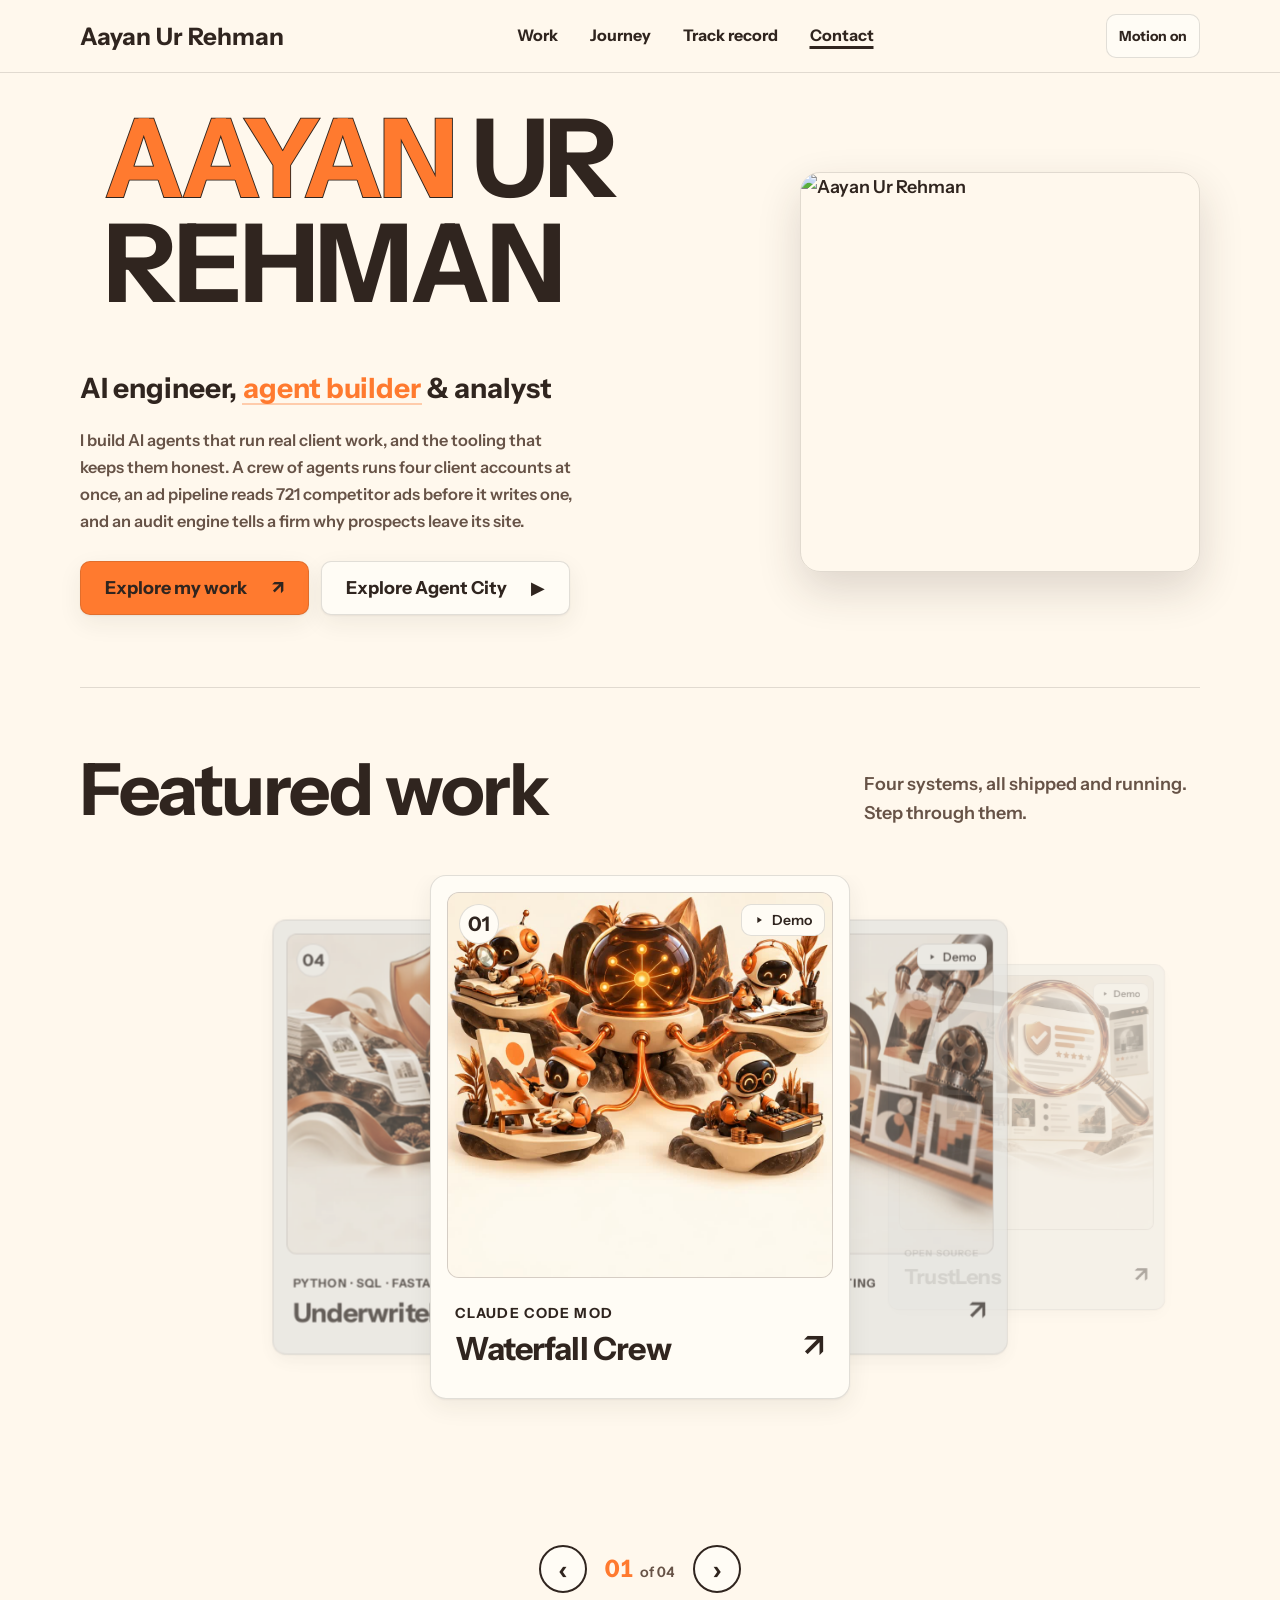
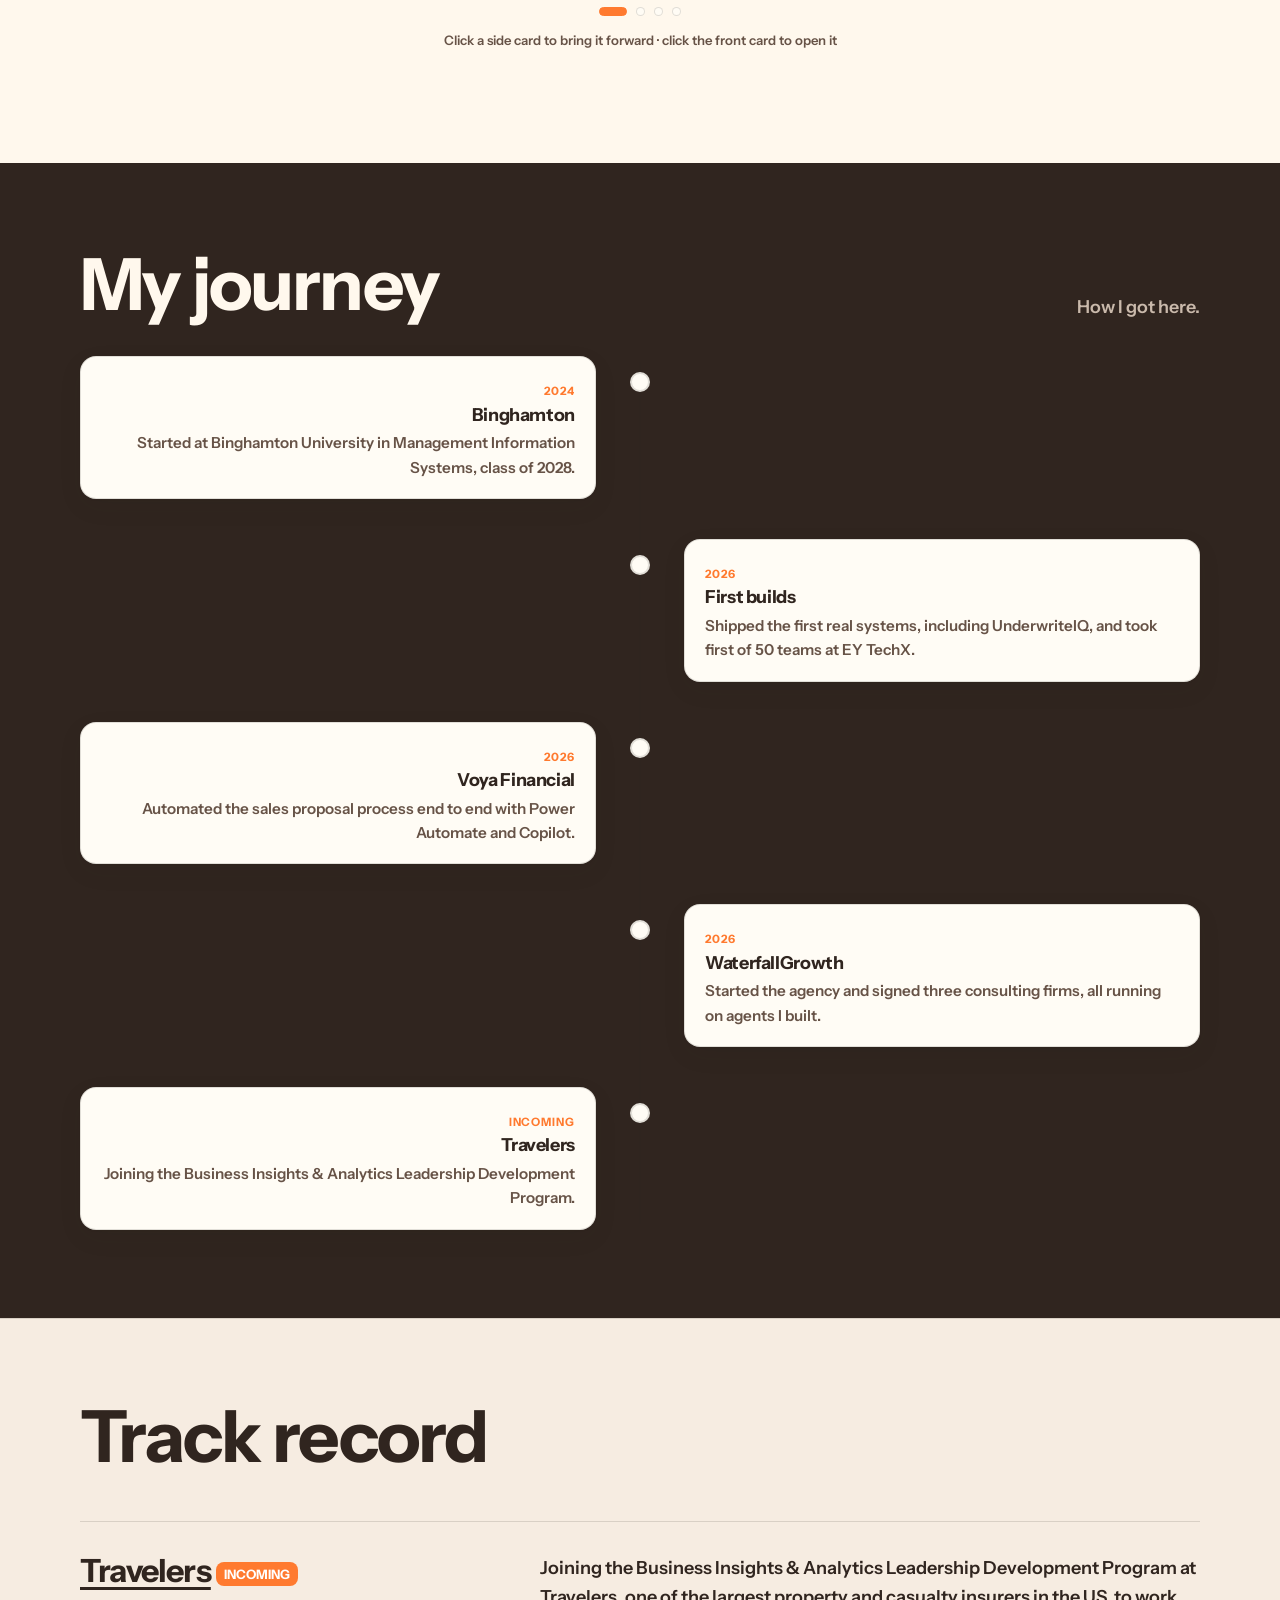
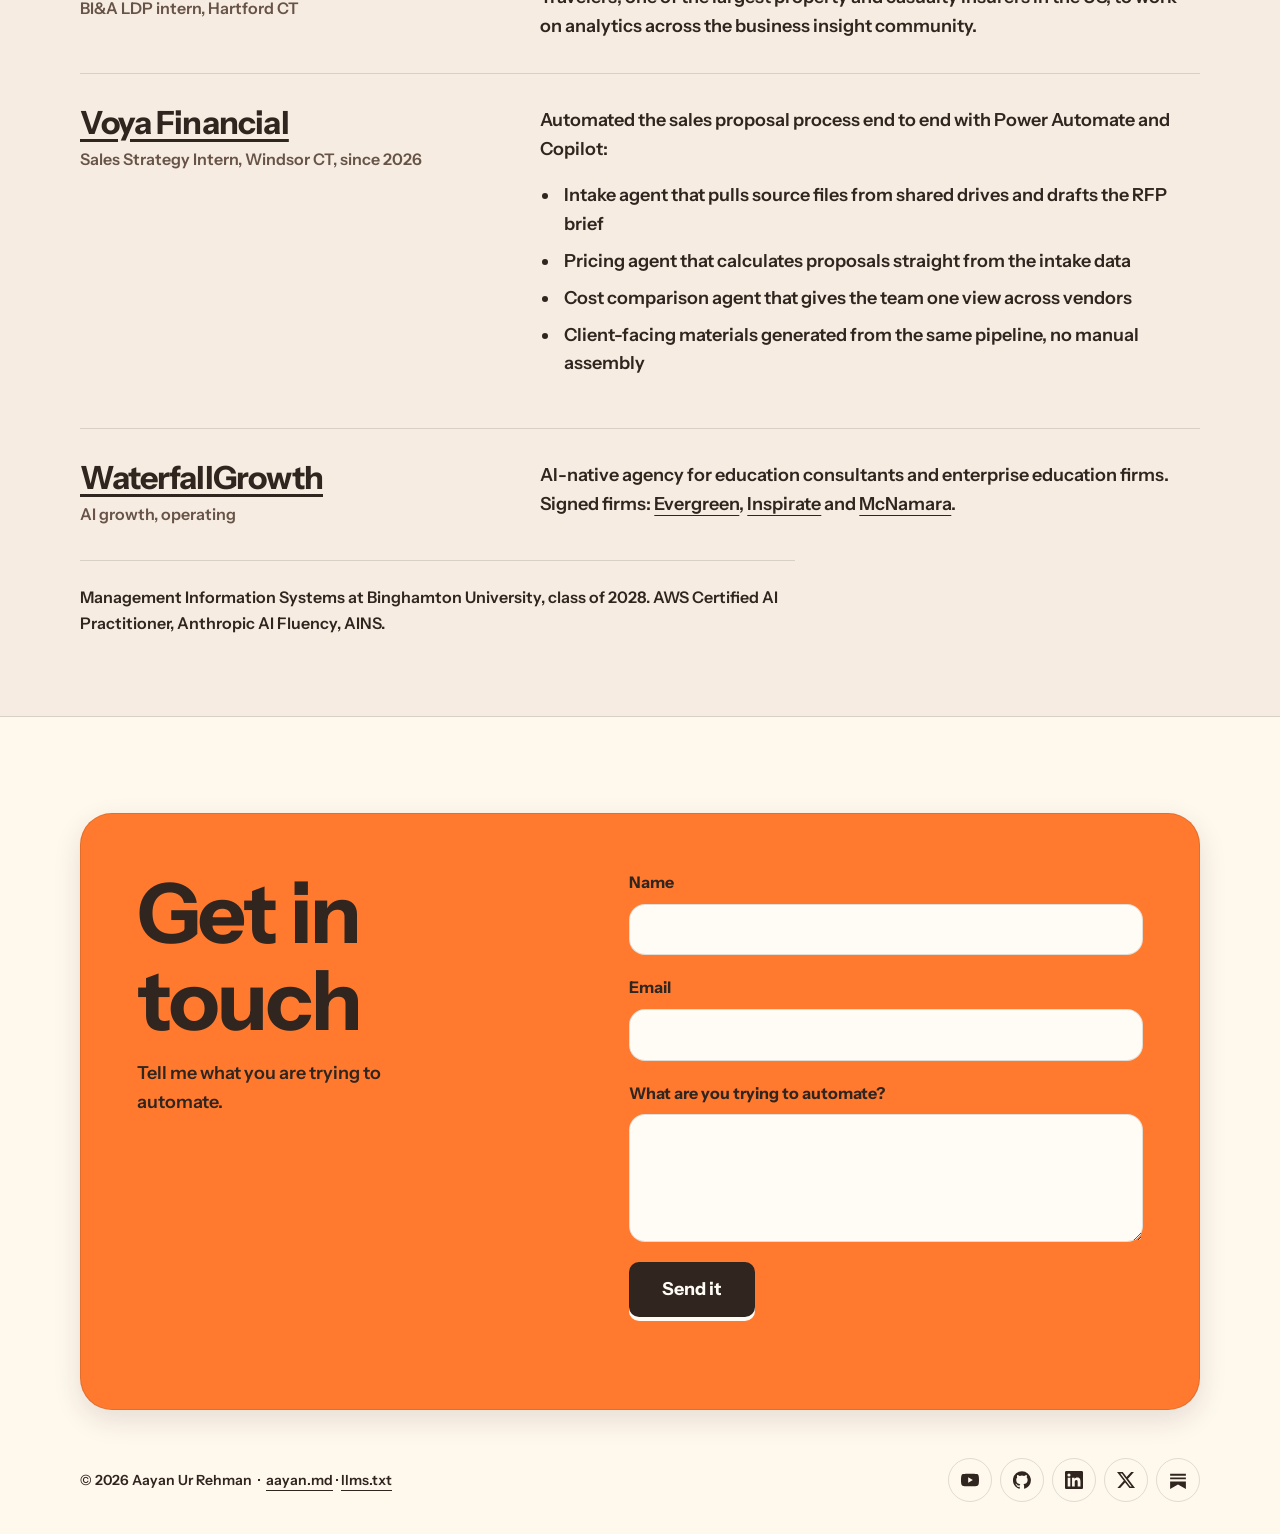
==== commit bac43471: "Homepage: add an Explore Agent City button next to Explore my work Co-Authored-By: Claude Opus 5.5 <" ====
--- a/index.html
+++ b/index.html
@@ -628,6 +628,7 @@
   .bar nav a{font-size:13.5px}
   .bar .motion{font-size:13px;padding:7px 12px}
 }
+.pill-alt{background:var(--paper)}@media (min-width:700px){.pill-alt{margin-left:12px}}
 </style></head><body><a class="skip" href="#main">Skip to content</a><header class="bar" id="bar">
   <div class="wrap bar-inner">
     <a class="me" href="#top" aria-label="Aayan Ur Rehman, back to top"><span>Aayan Ur Rehman</span></a>
@@ -638,7 +639,7 @@
       <a href="#contact">Contact</a>
     </nav><button type="button" class="motion" id="motionToggle" aria-pressed="false">Motion on</button>
   </div>
-<div class="progress" aria-hidden="true"></div></header><main id="main"><section class="hero" id="top" aria-label="Introduction"><div class="wrap hero-grid"><div class="hero-copy"><h1><span class="name-first">Aayan</span> <span>Ur Rehman</span></h1><p class="role">AI engineer, <b>agent builder</b> &amp; analyst</p><p class="lede">I build AI agents that run real client work, and the tooling that keeps them honest. A crew of agents runs four client accounts at once, an ad pipeline reads 721 competitor ads before it writes one, and an audit engine tells a firm why prospects leave its site.</p><a class="pill" href="#work">Explore my work <span aria-hidden="true">↗</span></a></div><img class="portrait" src="headshot.jpg" alt="Aayan Ur Rehman" width="440" height="440"></div></section>  <section id="work" class="wrap">
+<div class="progress" aria-hidden="true"></div></header><main id="main"><section class="hero" id="top" aria-label="Introduction"><div class="wrap hero-grid"><div class="hero-copy"><h1><span class="name-first">Aayan</span> <span>Ur Rehman</span></h1><p class="role">AI engineer, <b>agent builder</b> &amp; analyst</p><p class="lede">I build AI agents that run real client work, and the tooling that keeps them honest. A crew of agents runs four client accounts at once, an ad pipeline reads 721 competitor ads before it writes one, and an audit engine tells a firm why prospects leave its site.</p><a class="pill" href="#work">Explore my work <span aria-hidden="true">↗</span></a><a class="pill pill-alt" href="/explore/">Explore Agent City <span aria-hidden="true">▶</span></a></div><img class="portrait" src="headshot.jpg" alt="Aayan Ur Rehman" width="440" height="440"></div></section>  <section id="work" class="wrap">
   <div class="head">
     <h2 class="disp">Featured work</h2>
     <p>Four systems, all shipped and running. Step through them.</p>
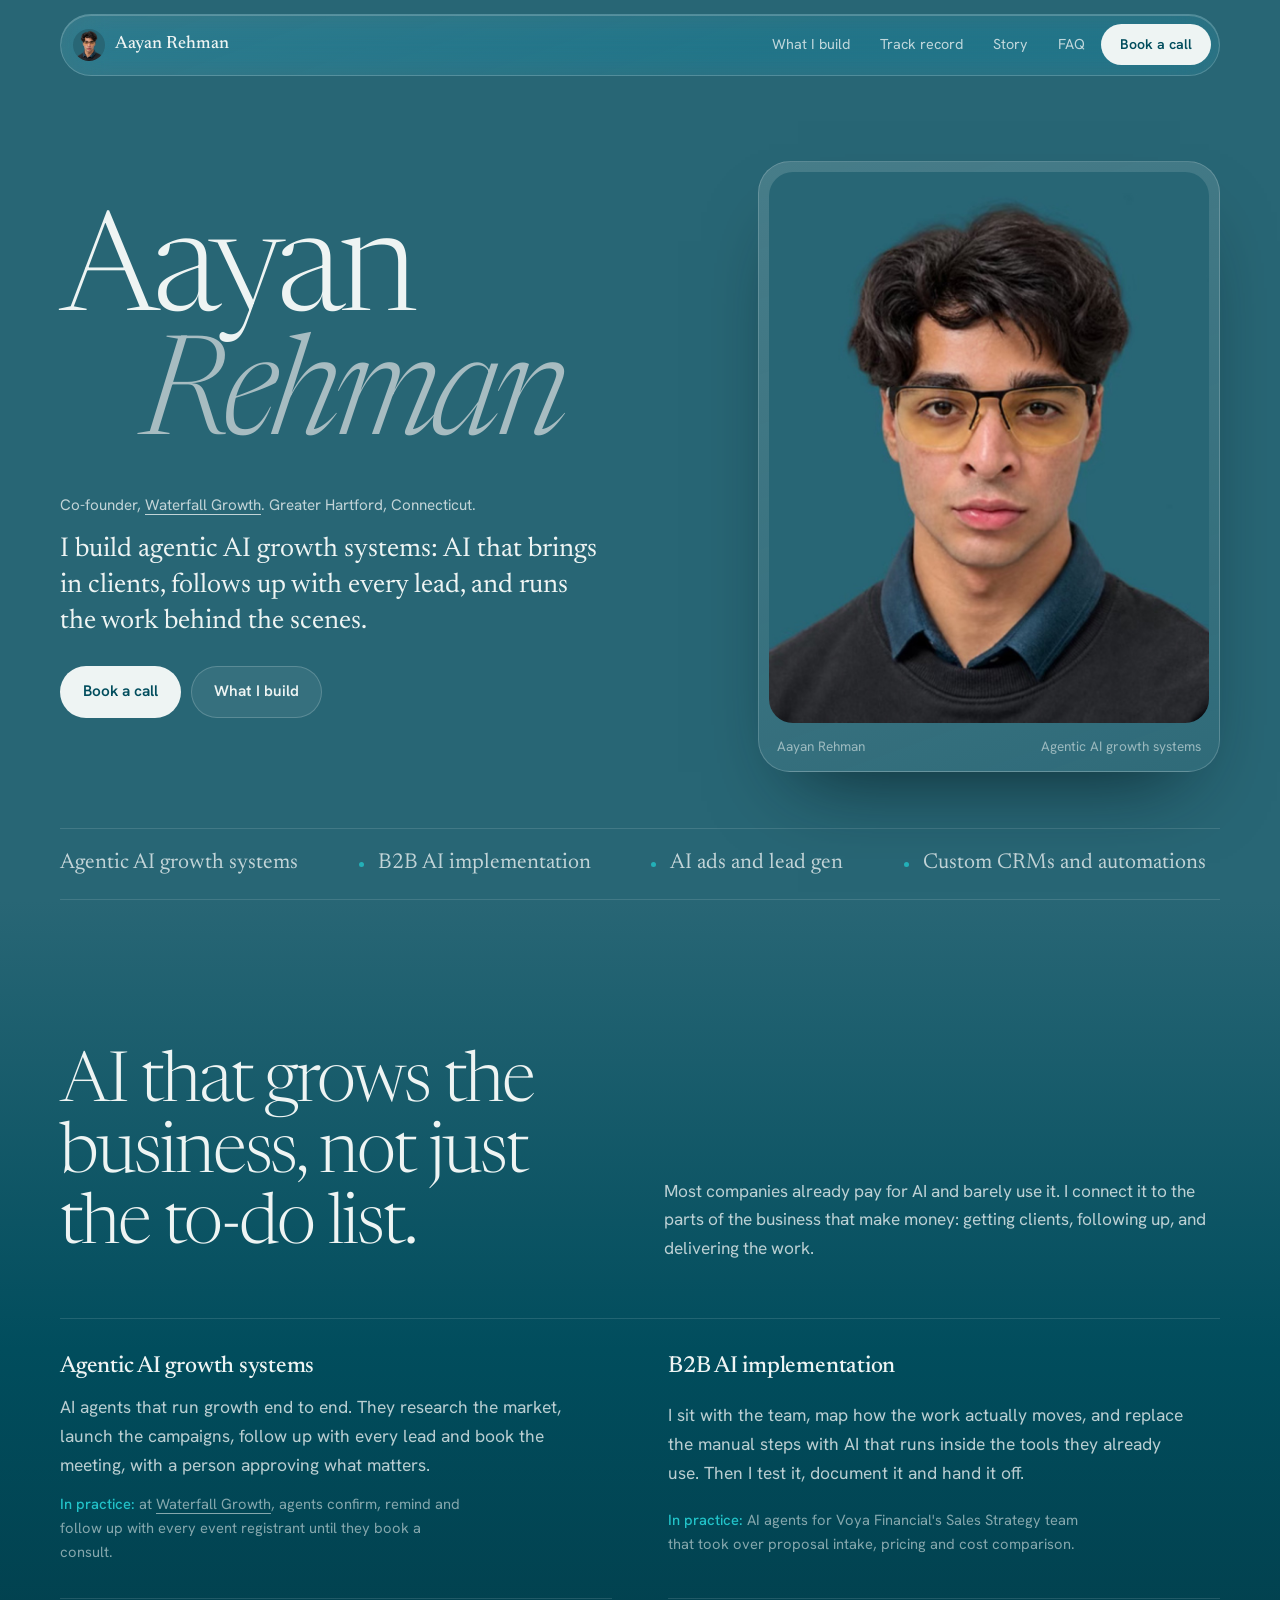
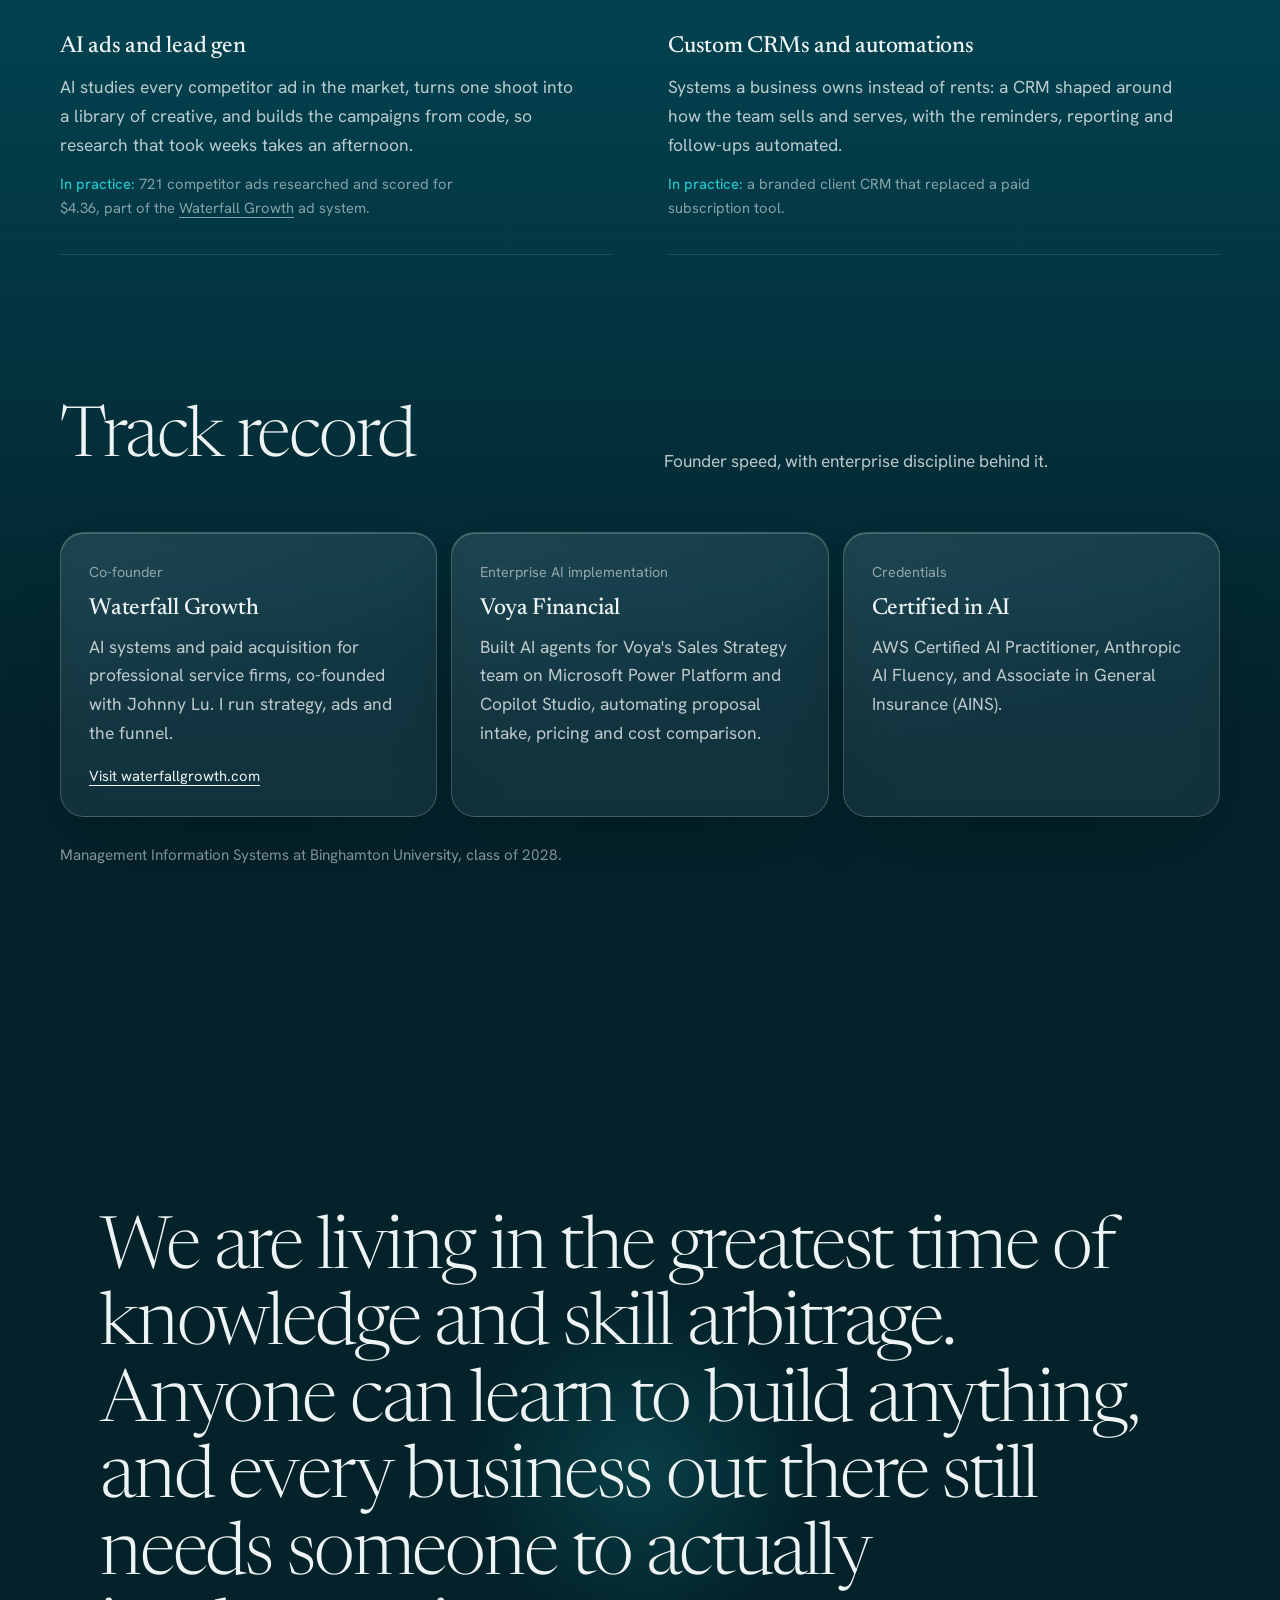
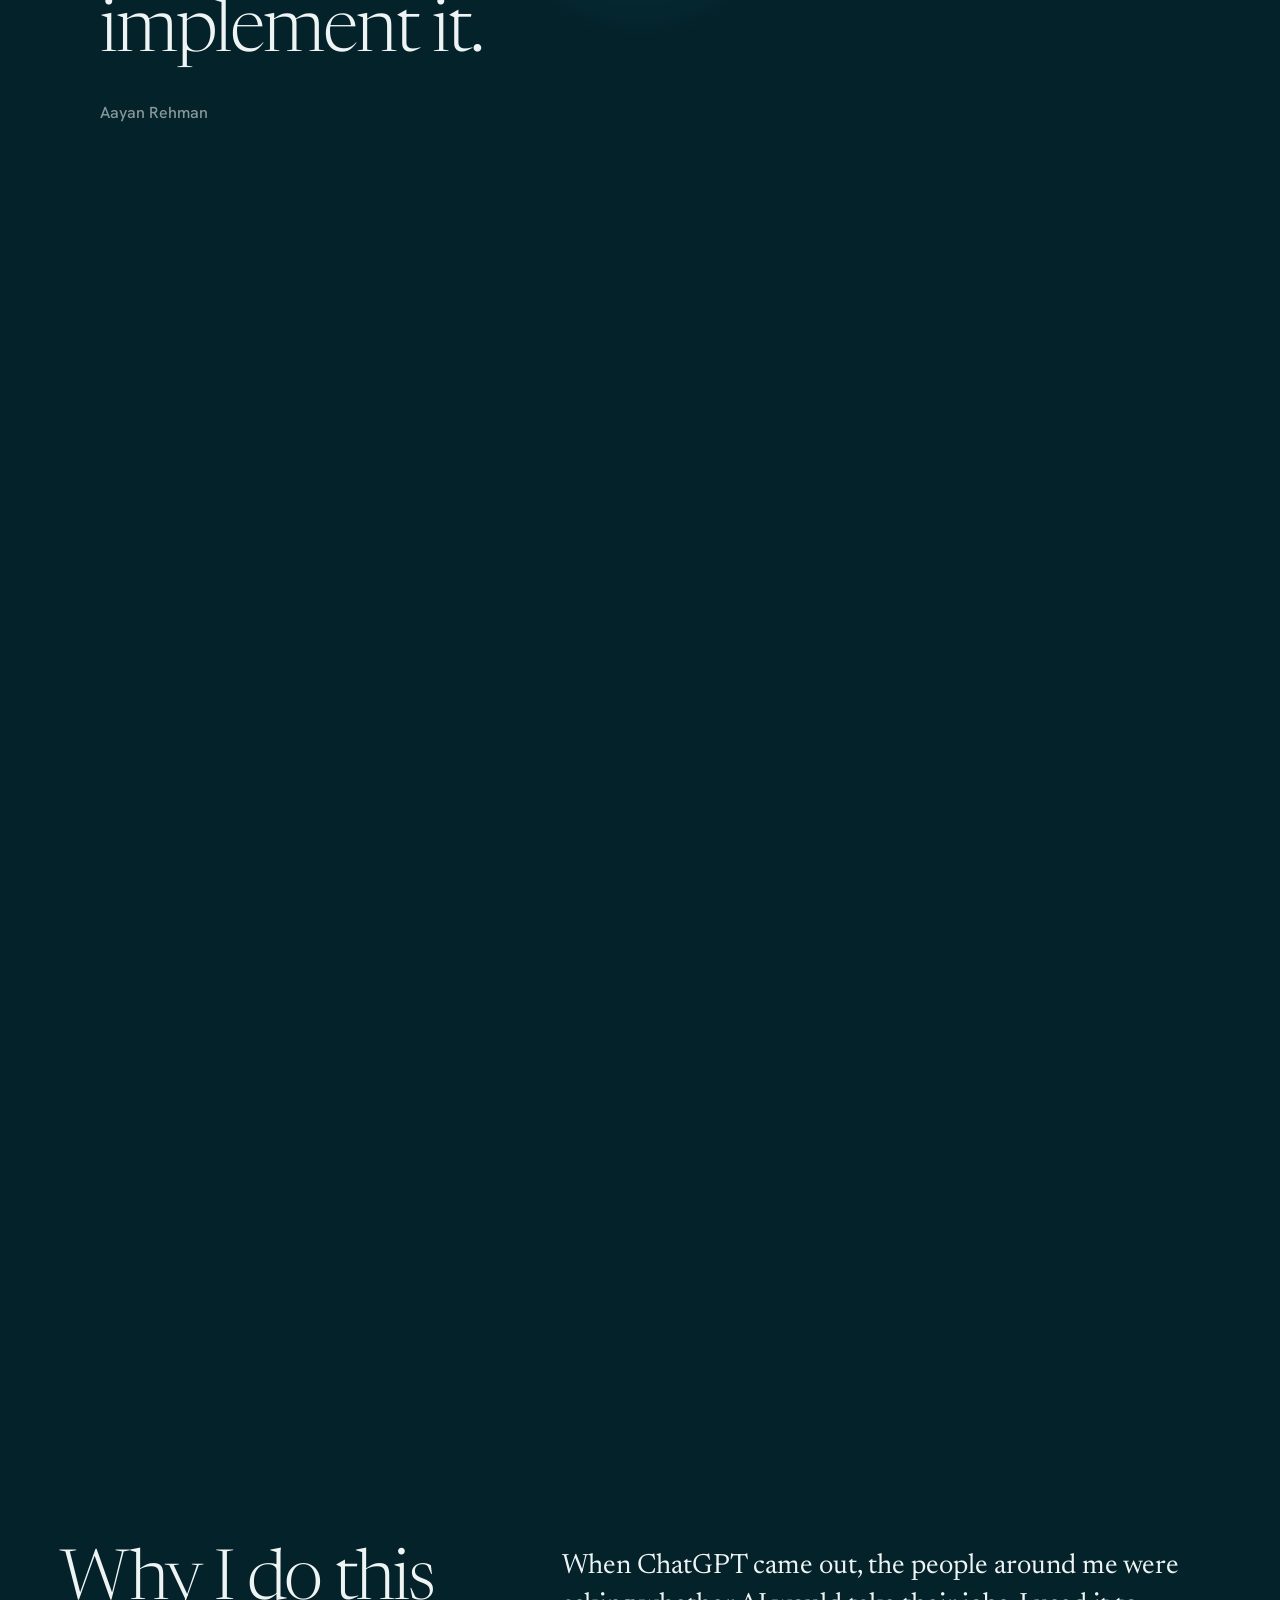
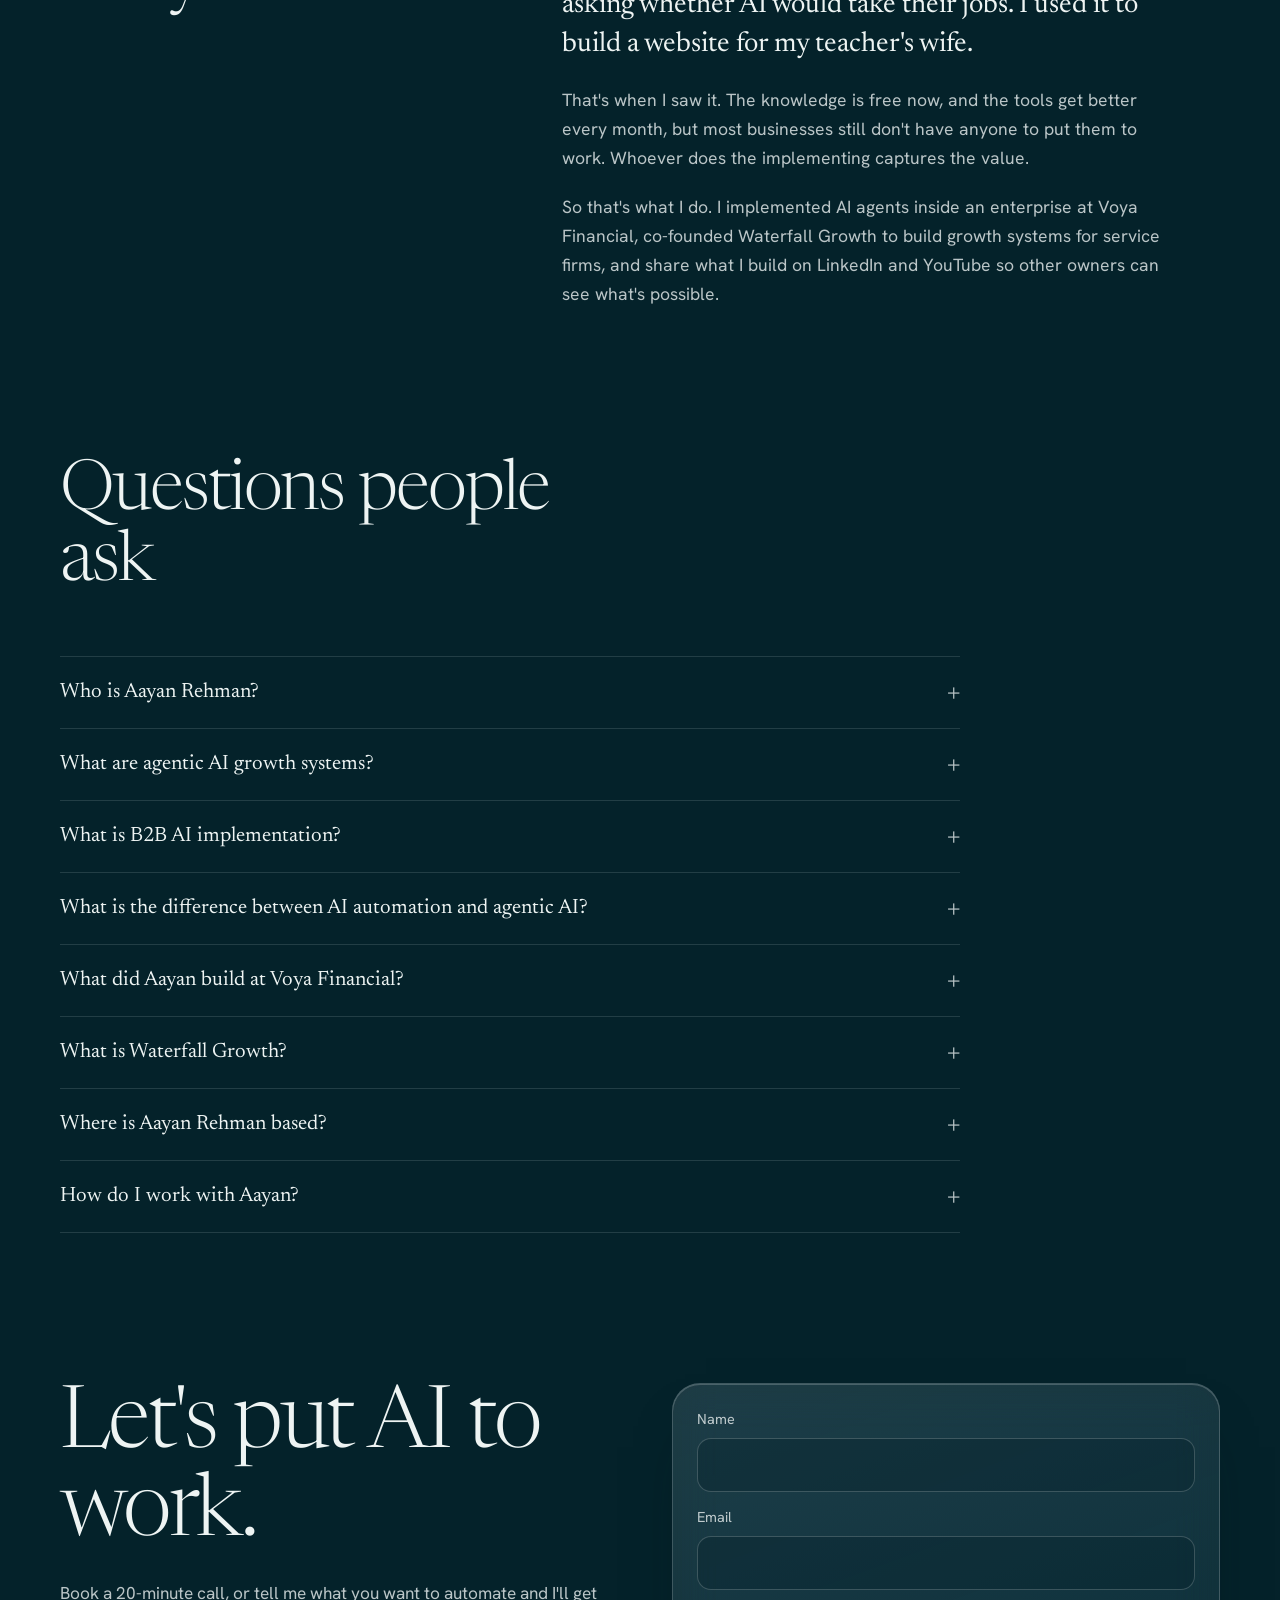
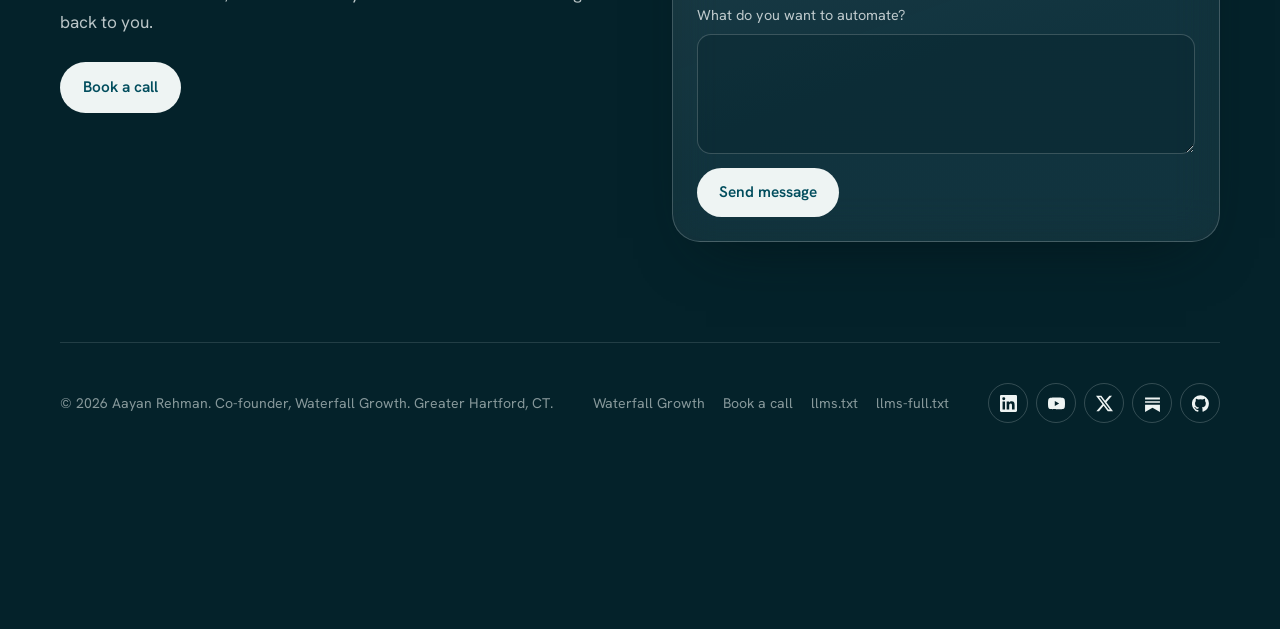
==== commit 43e885bf: "Rebuild as a founder site: agentic AI growth systems, Waterfall Growth New clean single page built o" ====
--- a/index.html
+++ b/index.html
@@ -2,834 +2,825 @@
 <html lang="en">
 <head>
 <meta charset="utf-8">
-<meta name="viewport" content="width=device-width, initial-scale=1">
-<title>Aayan Ur Rehman | AI Implementation and Growth</title>
-<link rel="alternate" type="text/markdown" href="/aayan.md">
-<meta name="keywords" content="Aayan Rehman, Aayan Ur Rehman, Aayan Rehman AI, Aayan AI, AI implementation, AI consultant, enterprise AI, AI discovery, AI growth, AI business analyst, business analyst intern, BI&A LDP, Travelers, AI automation, Power Automate, Copilot Studio, Python, SQL, LLM agents, multi-agent orchestration, insurance, financial services, Voya Financial, Binghamton University, MIS">
-<meta name="description" content="Aayan Ur Rehman (Aayan Rehman): AI implementation and growth. Builds agent systems that run real client work. Incoming BI&A LDP intern at Travelers, Sales Strategy Intern at Voya Financial, founder of WaterfallGrowth.">
+<meta name="viewport" content="width=device-width, initial-scale=1, viewport-fit=cover">
+<title>Aayan Rehman | Agentic AI Growth Systems | Waterfall Growth</title>
+<meta name="description" content="Aayan Rehman is a young AI entrepreneur in Greater Hartford building agentic AI growth systems: B2B AI implementation, AI ads, lead gen and custom CRMs.">
+<meta name="author" content="Aayan Rehman">
+<meta name="robots" content="index,follow,max-image-preview:large,max-snippet:-1,max-video-preview:-1">
+<link rel="canonical" href="https://aayanrehman.com/">
+<link rel="alternate" type="text/markdown" href="/llms-full.txt" title="Aayan Rehman, full profile for AI agents">
 <link rel="icon" type="image/png" href="/favicon.png">
 <link rel="apple-touch-icon" href="/apple-touch-icon.png">
-<meta property="og:type" content="website">
-<meta property="og:title" content="Aayan Ur Rehman | AI Implementation and Growth">
-<meta property="og:image:alt" content="Aayan Ur Rehman">
-<meta property="og:site_name" content="Aayan Ur Rehman">
-<meta property="profile:first_name" content="Aayan">
-<meta property="profile:last_name" content="Ur Rehman">
-<meta property="og:description" content="Builds AI agent systems that run real client work. Incoming BI&A LDP intern at Travelers. WaterfallGrowth, Voya Financial, Binghamton University.">
+<meta name="theme-color" content="#286675">
+<meta name="geo.region" content="US-CT">
+<meta name="geo.placename" content="Greater Hartford, Connecticut">
+<meta property="og:type" content="profile">
+<meta property="og:site_name" content="Aayan Rehman">
+<meta property="og:locale" content="en_US">
+<meta property="og:title" content="Aayan Rehman | Agentic AI Growth Systems">
+<meta property="og:description" content="B2B AI implementation, AI ads and lead gen, custom CRMs and automations. Co-founder of Waterfall Growth.">
 <meta property="og:url" content="https://aayanrehman.com/">
-<meta property="og:image" content="https://aayanrehman.com/og.jpg">
+<meta property="og:image" content="https://aayanrehman.com/aayan-rehman.jpg">
 <meta property="og:image:width" content="1200">
 <meta property="og:image:height" content="1200">
-<meta name="twitter:card" content="summary">
-<meta name="twitter:title" content="Aayan Ur Rehman | AI Implementation and Growth">
-<meta name="twitter:description" content="Builds AI agent systems that run real client work. Incoming BI&A LDP intern at Travelers.">
+<meta property="og:image:alt" content="Aayan Rehman, headshot on a teal background">
+<meta property="profile:first_name" content="Aayan">
+<meta property="profile:last_name" content="Rehman">
+<meta property="profile:username" content="aayanrehmanai">
+<meta name="twitter:card" content="summary_large_image">
+<meta name="twitter:site" content="@aayanrehmanai">
 <meta name="twitter:creator" content="@aayanrehmanai">
-<meta name="author" content="Aayan Ur Rehman">
-<link rel="canonical" href="https://aayanrehman.com/">
-<meta name="robots" content="index,follow,max-image-preview:large,max-snippet:-1,max-video-preview:-1">
-<meta name="twitter:site" content="@aayanrehmanai">
-<meta name="twitter:image" content="https://aayanrehman.com/og.jpg">
-<meta name="theme-color" content="#100e0d">
+<meta name="twitter:title" content="Aayan Rehman | Agentic AI Growth Systems">
+<meta name="twitter:description" content="B2B AI implementation, AI ads and lead gen, custom CRMs and automations. Co-founder of Waterfall Growth.">
+<meta name="twitter:image" content="https://aayanrehman.com/aayan-rehman.jpg">
+<link rel="me" href="https://www.linkedin.com/in/aayanurrehman">
+<link rel="me" href="https://www.youtube.com/@aayanrehmanai">
+<link rel="me" href="https://x.com/aayanrehmanai">
+<link rel="me" href="https://github.com/aayanrehman">
+<link rel="me" href="https://aayanurrehman.substack.com">
+<link rel="preconnect" href="https://fonts.googleapis.com">
+<link rel="preconnect" href="https://fonts.gstatic.com" crossorigin>
+<link href="https://fonts.googleapis.com/css2?family=Newsreader:ital,opsz,wght@0,6..72,300..600;1,6..72,300..500&family=Hanken+Grotesk:wght@400..700&display=swap" rel="stylesheet">
+<link rel="preload" as="image" href="/aayan-rehman.jpg">
 <script type="application/ld+json">
 {
-  "@context": "https://schema.org",
-  "@graph": [
-    {
-      "@type": "Person",
-      "@id": "https://aayanrehman.com/#person",
-      "name": "Aayan Ur Rehman",
-      "givenName": "Aayan",
-      "additionalName": "Ur",
-      "familyName": "Rehman",
-      "alternateName": [
-        "Aayan Rehman",
-        "Aayan",
-        "Aayan Rehman AI",
-        "Aayan Ur Rehman AI",
-        "aayanrehmanai",
-        "aayanurrehman",
-        "aayanrehman"
-      ],
-      "url": "https://aayanrehman.com/",
-      "mainEntityOfPage": "https://aayanrehman.com/",
-      "image": {
-        "@type": "ImageObject",
-        "@id": "https://aayanrehman.com/#headshot",
-        "url": "https://aayanrehman.com/og.jpg",
-        "contentUrl": "https://aayanrehman.com/og.jpg",
-        "thumbnailUrl": "https://aayanrehman.com/headshot.jpg",
-        "width": 1200,
-        "height": 1200,
-        "caption": "Aayan Ur Rehman, AI implementation and growth consultant",
-        "representativeOfPage": true
+ "@context": "https://schema.org",
+ "@graph": [
+  {
+   "@type": "WebSite",
+   "@id": "https://aayanrehman.com/#website",
+   "url": "https://aayanrehman.com/",
+   "name": "Aayan Rehman",
+   "alternateName": [
+    "Aayan Ur Rehman",
+    "aayanrehman.com"
+   ],
+   "inLanguage": "en-US",
+   "publisher": {
+    "@id": "https://aayanrehman.com/#person"
+   }
+  },
+  {
+   "@type": "ProfilePage",
+   "@id": "https://aayanrehman.com/#page",
+   "url": "https://aayanrehman.com/",
+   "name": "Aayan Rehman | Agentic AI Growth Systems | Waterfall Growth",
+   "isPartOf": {
+    "@id": "https://aayanrehman.com/#website"
+   },
+   "about": {
+    "@id": "https://aayanrehman.com/#person"
+   },
+   "mainEntity": {
+    "@id": "https://aayanrehman.com/#person"
+   },
+   "primaryImageOfPage": {
+    "@id": "https://aayanrehman.com/#headshot"
+   },
+   "image": {
+    "@id": "https://aayanrehman.com/#headshot"
+   },
+   "dateCreated": "2026-09-20",
+   "dateModified": "2026-11-10",
+   "inLanguage": "en-US",
+   "speakable": {
+    "@type": "SpeakableSpecification",
+    "cssSelector": [
+     ".intro .lede",
+     "#faq details p"
+    ]
+   },
+   "significantLink": [
+    "https://www.waterfallgrowth.com",
+    "https://www.waterfallgrowth.com/book"
+   ]
+  },
+  {
+   "@type": "ImageObject",
+   "@id": "https://aayanrehman.com/#headshot",
+   "url": "https://aayanrehman.com/aayan-rehman.jpg",
+   "contentUrl": "https://aayanrehman.com/aayan-rehman.jpg",
+   "thumbnailUrl": "https://aayanrehman.com/headshot.jpg",
+   "width": 1200,
+   "height": 1200,
+   "name": "Aayan Rehman headshot",
+   "caption": "Aayan Rehman, AI entrepreneur and co-founder of Waterfall Growth",
+   "creditText": "Aayan Rehman",
+   "copyrightNotice": "Aayan Rehman",
+   "creator": {
+    "@id": "https://aayanrehman.com/#person"
+   },
+   "license": "https://aayanrehman.com/#contact",
+   "acquireLicensePage": "https://aayanrehman.com/#contact",
+   "representativeOfPage": true,
+   "about": {
+    "@id": "https://aayanrehman.com/#person"
+   }
+  },
+  {
+   "@type": "Person",
+   "@id": "https://aayanrehman.com/#person",
+   "name": "Aayan Rehman",
+   "givenName": "Aayan",
+   "familyName": "Rehman",
+   "additionalName": "Ur",
+   "alternateName": [
+    "Aayan Ur Rehman",
+    "Aayan Rehman AI",
+    "aayanrehmanai",
+    "aayanurrehman"
+   ],
+   "url": "https://aayanrehman.com/",
+   "mainEntityOfPage": {
+    "@id": "https://aayanrehman.com/#page"
+   },
+   "image": {
+    "@id": "https://aayanrehman.com/#headshot"
+   },
+   "jobTitle": [
+    "Entrepreneur",
+    "Co-founder, Waterfall Growth",
+    "AI Implementation Consultant"
+   ],
+   "description": "Aayan Rehman is a young American entrepreneur in the AI space, based in Greater Hartford, Connecticut. He builds agentic AI growth systems for businesses: B2B AI implementation, AI ads and lead generation, and custom CRMs and automations. He is the co-founder of Waterfall Growth.",
+   "disambiguatingDescription": "Agentic AI Growth Systems | B2B AI Implementation, AI Ads & Lead Gen, Custom CRMs & Automations | Waterfall Growth",
+   "slogan": "Agentic AI growth systems",
+   "hasOccupation": [
+    {
+     "@type": "Occupation",
+     "name": "Entrepreneur",
+     "description": "Co-founder of Waterfall Growth, building agentic AI growth systems and paid acquisition for professional service firms.",
+     "occupationLocation": {
+      "@type": "Place",
+      "name": "Greater Hartford, Connecticut",
+      "address": {
+       "@type": "PostalAddress",
+       "addressLocality": "Hartford",
+       "addressRegion": "CT",
+       "addressCountry": "US"
+      }
+     },
+     "skills": "Entrepreneurship, agentic AI, growth systems, AI ads, lead generation, paid acquisition, funnel strategy, sales"
+    },
+    {
+     "@type": "Occupation",
+     "name": "AI Implementation Consultant",
+     "description": "B2B AI implementation: process mapping, AI agent design and deployment, user testing, governance and handoff.",
+     "occupationLocation": {
+      "@type": "Place",
+      "name": "Greater Hartford, Connecticut",
+      "address": {
+       "@type": "PostalAddress",
+       "addressLocality": "Hartford",
+       "addressRegion": "CT",
+       "addressCountry": "US"
+      }
+     },
+     "skills": "AI agents, agentic AI, B2B AI implementation, Microsoft Power Platform, Copilot Studio, Power Automate, Claude, Claude Code, custom CRMs, workflow automation, Python, SQL"
+    }
+   ],
+   "worksFor": {
+    "@id": "https://aayanrehman.com/#waterfallgrowth"
+   },
+   "founder": {
+    "@id": "https://aayanrehman.com/#waterfallgrowth"
+   },
+   "makesOffer": [
+    {
+     "@type": "Offer",
+     "itemOffered": {
+      "@type": "Service",
+      "@id": "https://aayanrehman.com/#service-1",
+      "name": "Agentic AI growth systems",
+      "description": "AI agents that run growth end to end: market research, campaigns, lead follow-up and meeting booking, with human approval on key decisions.",
+      "provider": {
+       "@id": "https://aayanrehman.com/#person"
       },
-      "jobTitle": [
-        "AI Implementation Consultant",
-        "Sales Strategy Intern",
-        "Founder"
-      ],
-      "description": "Aayan Ur Rehman is an AI implementation and growth consultant who builds agent systems that run real client work. Incoming Business Insights & Analytics Leadership Development Program (BI&A LDP) intern at Travelers, Sales Strategy Intern at Voya Financial, and founder of WaterfallGrowth, an AI-native agency with three signed clients.",
-      "disambiguatingDescription": "AI implementation consultant and automation builder, Voya Financial and WaterfallGrowth, Binghamton University MIS.",
-      "email": "mailto:arehman13@binghamton.edu",
-      "nationality": {
-        "@type": "Country",
-        "name": "United States"
+      "areaServed": {
+       "@type": "Country",
+       "name": "United States"
       },
-      "homeLocation": {
-        "@type": "Place",
-        "address": {
-          "@type": "PostalAddress",
-          "addressRegion": "CT",
-          "addressCountry": "US"
-        }
+      "url": "https://www.waterfallgrowth.com"
+     }
+    },
+    {
+     "@type": "Offer",
+     "itemOffered": {
+      "@type": "Service",
+      "@id": "https://aayanrehman.com/#service-2",
+      "name": "B2B AI implementation",
+      "description": "Mapping a company's processes and replacing manual steps with AI agents inside the tools the team already uses, then testing, documenting and handing off.",
+      "provider": {
+       "@id": "https://aayanrehman.com/#person"
       },
-      "worksFor": [
-        {
-          "@id": "https://aayanrehman.com/#waterfallgrowth"
-        },
-        {
-          "@type": "Organization",
-          "name": "Voya Financial",
-          "url": "https://www.voya.com",
-          "sameAs": "https://en.wikipedia.org/wiki/Voya_Financial"
-        },
-        {
-          "@type": "Organization",
-          "name": "Travelers",
-          "url": "https://www.travelers.com",
-          "sameAs": "https://en.wikipedia.org/wiki/The_Travelers_Companies",
-          "description": "Property and casualty insurance company"
-        }
-      ],
-      "affiliation": [
-        {
-          "@id": "https://aayanrehman.com/#waterfallgrowth"
-        },
-        {
-          "@type": "Organization",
-          "name": "Voya Financial",
-          "url": "https://www.voya.com"
-        },
-        {
-          "@type": "Organization",
-          "name": "Travelers",
-          "url": "https://www.travelers.com",
-          "sameAs": "https://en.wikipedia.org/wiki/The_Travelers_Companies"
-        }
-      ],
-      "alumniOf": {
-        "@type": "CollegeOrUniversity",
-        "name": "Binghamton University, State University of New York",
-        "url": "https://www.binghamton.edu",
-        "sameAs": "https://en.wikipedia.org/wiki/Binghamton_University"
+      "areaServed": {
+       "@type": "Country",
+       "name": "United States"
       },
-      "hasOccupation": [
-        {
-          "@type": "Occupation",
-          "name": "AI Implementation Consultant",
-          "occupationLocation": {
-            "@type": "Country",
-            "name": "United States"
-          },
-          "skills": "AI discovery, AI strategy, enterprise AI implementation, LLM agent design, multi-agent orchestration, retrieval-augmented generation, prompt engineering, workflow automation, Power Automate, Copilot Studio, Python, SQL, process mapping, requirements gathering, change management",
-          "description": "Runs AI discovery and implementation for enterprise companies: maps processes, identifies automation opportunities, designs and deploys AI agents and automated workflows, and measures business impact."
-        },
-        {
-          "@type": "Occupation",
-          "name": "Sales Strategy Intern",
-          "description": "Led AI discovery and implementation at Voya Financial: automated the sales proposal process end to end with intake, pricing, and cost comparison agents built in Power Automate and Copilot Studio.",
-          "skills": "AI implementation, business analysis, Power Automate, Copilot Studio, Power BI, Salesforce, data governance"
-        },
-        {
-          "@type": "Occupation",
-          "name": "Business Insights and Analytics Leadership Development Program Intern",
-          "description": "Incoming intern in the Business Insights & Analytics Leadership Development Program (BI&A LDP) at Travelers, a US property and casualty insurance company, in Hartford, CT.",
-          "skills": "business intelligence, analytics, data analysis, SQL, reporting, insurance analytics"
-        }
-      ],
-      "hasCredential": [
-        {
-          "@type": "EducationalOccupationalCredential",
-          "name": "AWS Certified AI Practitioner (AIF-C01)",
-          "credentialCategory": "certification",
-          "recognizedBy": {
-            "@type": "Organization",
-            "name": "Amazon Web Services"
-          }
-        },
-        {
-          "@type": "EducationalOccupationalCredential",
-          "name": "Anthropic AI Fluency",
-          "credentialCategory": "certification",
-          "recognizedBy": {
-            "@type": "Organization",
-            "name": "Anthropic"
-          }
-        },
-        {
-          "@type": "EducationalOccupationalCredential",
-          "name": "Claude Code 101",
-          "credentialCategory": "certification",
-          "recognizedBy": {
-            "@type": "Organization",
-            "name": "Anthropic"
-          }
-        },
-        {
-          "@type": "EducationalOccupationalCredential",
-          "name": "AINS, Associate in Insurance",
-          "credentialCategory": "certification",
-          "recognizedBy": {
-            "@type": "Organization",
-            "name": "The Institutes"
-          }
-        }
-      ],
-      "knowsAbout": [
-        "Artificial intelligence",
-        "Enterprise AI implementation",
-        "AI discovery",
-        "AI strategy",
-        "Generative AI",
-        "Large language models",
-        "AI agents",
-        "Multi-agent orchestration",
-        "Agentic workflows",
-        "Retrieval-augmented generation",
-        "Prompt engineering",
-        "LLM evaluation",
-        "Workflow automation",
-        "Business process automation",
-        "Robotic process automation",
-        "Microsoft Power Automate",
-        "Microsoft Copilot Studio",
-        "Microsoft Power BI",
-        "Salesforce",
-        "Python",
-        "SQL",
-        "FastAPI",
-        "Amazon Web Services",
-        "Anthropic Claude",
-        "Claude Code",
-        "Business analysis",
-        "Requirements gathering",
-        "Process mapping",
-        "Sales strategy",
-        "Sales operations",
-        "RFP automation",
-        "Pricing automation",
-        "Growth consulting",
-        "Growth marketing",
-        "Authority building",
-        "Insurance",
-        "Underwriting",
-        "Financial services",
-        "Education consulting",
-        "Edtech",
-        "Business intelligence",
-        "Business Insights and Analytics",
-        "Data analytics",
-        "Insurance analytics"
-      ],
-      "knowsLanguage": [
-        "en"
-      ],
-      "sameAs": [
-        "https://www.linkedin.com/in/aayanurrehman",
-        "https://github.com/aayanrehman",
-        "https://www.youtube.com/@aayanrehmanai",
-        "https://x.com/aayanrehmanai",
-        "https://aayanurrehman.substack.com",
-        "https://waterfallgrowth.com"
-      ],
-      "subjectOf": [
-        {
-          "@type": "CreativeWork",
-          "name": "Aayan Ur Rehman, plain-text profile",
-          "url": "https://aayanrehman.com/aayan.md",
-          "encodingFormat": "text/markdown"
-        }
-      ],
-      "award": [
-        "1st place of 50 teams, EY TechX round, Binghamton University case competition"
-      ],
-      "brand": {
-        "@id": "https://aayanrehman.com/#waterfallgrowth"
+      "url": "https://www.waterfallgrowth.com"
+     }
+    },
+    {
+     "@type": "Offer",
+     "itemOffered": {
+      "@type": "Service",
+      "@id": "https://aayanrehman.com/#service-3",
+      "name": "AI ads and lead generation",
+      "description": "AI-driven ad research, creative production and campaign building, plus AI follow-up that turns leads into booked consults.",
+      "provider": {
+       "@id": "https://aayanrehman.com/#person"
       },
-      "seeks": {
-        "@type": "Demand",
-        "name": "AI implementation, AI business analyst, and AI strategy roles and consulting engagements"
+      "areaServed": {
+       "@type": "Country",
+       "name": "United States"
       },
-      "makesOffer": [
-        {
-          "@id": "https://aayanrehman.com/#svc-implementation"
-        },
-        {
-          "@id": "https://aayanrehman.com/#svc-discovery"
-        },
-        {
-          "@id": "https://aayanrehman.com/#svc-growth"
-        }
-      ]
-    },
-    {
+      "url": "https://www.waterfallgrowth.com"
+     }
+    },
+    {
+     "@type": "Offer",
+     "itemOffered": {
+      "@type": "Service",
+      "@id": "https://aayanrehman.com/#service-4",
+      "name": "Custom CRMs and automations",
+      "description": "Owned CRMs and workflow automations built around how a business sells and serves, replacing rented software.",
+      "provider": {
+       "@id": "https://aayanrehman.com/#person"
+      },
+      "areaServed": {
+       "@type": "Country",
+       "name": "United States"
+      },
+      "url": "https://www.waterfallgrowth.com"
+     }
+    }
+   ],
+   "alumniOf": [
+    {
+     "@type": "CollegeOrUniversity",
+     "name": "Binghamton University, State University of New York",
+     "url": "https://www.binghamton.edu",
+     "sameAs": "https://en.wikipedia.org/wiki/Binghamton_University"
+    },
+    {
+     "@type": "Organization",
+     "name": "Voya Financial",
+     "url": "https://www.voya.com",
+     "sameAs": "https://en.wikipedia.org/wiki/Voya_Financial",
+     "description": "Former employer: built AI agents for the Sales Strategy team"
+    }
+   ],
+   "hasCredential": [
+    {
+     "@type": "EducationalOccupationalCredential",
+     "name": "AWS Certified AI Practitioner",
+     "credentialCategory": "certification",
+     "recognizedBy": {
       "@type": "Organization",
-      "@id": "https://aayanrehman.com/#waterfallgrowth",
-      "name": "WaterfallGrowth",
-      "alternateName": "Waterfall Growth",
-      "url": "https://waterfallgrowth.com",
-      "description": "AI-native growth consulting agency. Scales the authority of independent education consultants and helps enterprise education firms implement AI to automate processes, save time, and increase revenue. Signed clients include Inspirate Consulting, Evergreen Consulting, and McNamara Consulting.",
-      "founder": {
-        "@id": "https://aayanrehman.com/#person"
-      },
-      "employee": {
-        "@id": "https://aayanrehman.com/#person"
-      },
-      "knowsAbout": [
-        "AI implementation",
-        "AI growth consulting",
-        "Workflow automation",
-        "Authority building",
-        "Education consulting",
-        "Edtech"
-      ],
-      "areaServed": "US",
-      "logo": "https://aayanrehman.com/og.jpg",
-      "makesOffer": [
-        {
-          "@id": "https://aayanrehman.com/#svc-implementation"
-        },
-        {
-          "@id": "https://aayanrehman.com/#svc-discovery"
-        },
-        {
-          "@id": "https://aayanrehman.com/#svc-growth"
-        }
-      ],
-      "sameAs": [
-        "https://www.linkedin.com/in/aayanurrehman"
-      ]
-    },
-    {
-      "@type": "ProfilePage",
-      "@id": "https://aayanrehman.com/#profilepage",
-      "url": "https://aayanrehman.com/",
-      "name": "Aayan Ur Rehman | AI Implementation and Growth",
-      "description": "Personal site of Aayan Ur Rehman: AI implementation, discovery, and automation for enterprise companies.",
-      "inLanguage": "en",
-      "dateCreated": "2026-09-19",
-      "dateModified": "2026-10-07",
-      "mainEntity": {
-        "@id": "https://aayanrehman.com/#person"
-      },
-      "primaryImageOfPage": {
-        "@id": "https://aayanrehman.com/#headshot"
-      },
-      "about": {
-        "@id": "https://aayanrehman.com/#person"
-      },
-      "isPartOf": {
-        "@id": "https://aayanrehman.com/#website"
-      },
-      "speakable": {
-        "@type": "SpeakableSpecification",
-        "cssSelector": [
-          "h1",
-          ".hero p"
-        ]
-      }
-    },
-    {
-      "@type": "WebSite",
-      "@id": "https://aayanrehman.com/#website",
-      "url": "https://aayanrehman.com/",
-      "name": "Aayan Ur Rehman",
-      "alternateName": [
-        "Aayan Rehman",
-        "aayanrehman.com",
-        "aayanur.me"
-      ],
-      "publisher": {
-        "@id": "https://aayanrehman.com/#person"
-      },
-      "inLanguage": "en"
-    },
-    {
-      "@type": "ItemList",
-      "name": "Projects by Aayan Ur Rehman",
-      "itemListElement": [
-        {
-          "@type": "SoftwareApplication",
-          "name": "Waterfall Crew",
-          "applicationCategory": "DeveloperApplication",
-          "operatingSystem": "Claude Code",
-          "description": "A Claude Code mod that runs a crew of specialised subagents in parallel against real client work, with a live crew pane, task queues and a cost meter.",
-          "author": {
-            "@id": "https://aayanrehman.com/#person"
-          },
-          "video": {
-            "@type": "VideoObject",
-            "name": "Waterfall Crew: four agents, four clients, one dispatch",
-            "description": "A Claude Code mod dispatching four subagents in parallel across four client accounts.",
-            "thumbnailUrl": "https://aayanrehman.com/media/claude-mod-poster.jpg",
-            "contentUrl": "https://aayanrehman.com/media/claude-mod.mp4",
-            "uploadDate": "2026-10-07"
-          },
-          "position": 1
-        },
-        {
-          "@type": "CreativeWork",
-          "name": "Evergreen ad pipeline",
-          "description": "Scanned 721 competitor ads, scored each for offer, proof and urgency, then generated 26 on-brand ads and 2 reels for $4.36 of compute.",
-          "author": {
-            "@id": "https://aayanrehman.com/#person"
-          },
-          "video": {
-            "@type": "VideoObject",
-            "name": "Evergreen ad pipeline demo",
-            "description": "Dashboard walkthrough of an AI ad research and generation pipeline for a college consulting firm.",
-            "thumbnailUrl": "https://aayanrehman.com/media/evergreen-poster.jpg",
-            "contentUrl": "https://aayanrehman.com/media/evergreen.mp4",
-            "uploadDate": "2026-10-01"
-          },
-          "position": 2
-        },
-        {
-          "@type": "SoftwareSourceCode",
-          "position": 3,
-          "name": "TrustLens",
-          "url": "https://github.com/aayanrehman/trustlens",
-          "codeRepository": "https://github.com/aayanrehman/trustlens",
-          "programmingLanguage": "TypeScript",
-          "description": "Audits a consulting site and scores the signals that make prospects trust it, with head-to-head competitor comparison and a prioritized fix list.",
-          "author": {
-            "@id": "https://aayanrehman.com/#person"
-          },
-          "video": {
-            "@type": "VideoObject",
-            "name": "TrustLens demo",
-            "description": "Walkthrough of the TrustLens site trust audit and scoring.",
-            "thumbnailUrl": "https://aayanrehman.com/media/trustlens-poster.jpg",
-            "contentUrl": "https://aayanrehman.com/media/trustlens.mp4",
-            "uploadDate": "2026-10-07"
-          }
-        },
-        {
-          "@type": "SoftwareSourceCode",
-          "position": 4,
-          "name": "UnderwriteIQ",
-          "url": "https://github.com/aayanrehman/underwriteiq",
-          "codeRepository": "https://github.com/aayanrehman/underwriteiq",
-          "programmingLanguage": "Python",
-          "description": "Deterministic insurance risk-assessment engine with rule evaluation, weighted scoring, and a FastAPI service. LLMs only draft summaries from testable results.",
-          "author": {
-            "@id": "https://aayanrehman.com/#person"
-          }
-        }
-      ]
-    },
-    {
-      "@type": "Service",
-      "@id": "https://aayanrehman.com/#svc-implementation",
-      "name": "Enterprise AI Implementation",
-      "description": "Design and deployment of LLM agents, multi-agent systems, and automated workflows inside enterprise processes (sales, proposals, pricing, operations). Delivered with Power Automate, Copilot Studio, Python, and Claude.",
-      "serviceType": "Enterprise AI Implementation",
-      "provider": {
-        "@id": "https://aayanrehman.com/#person"
-      },
-      "brand": {
-        "@id": "https://aayanrehman.com/#waterfallgrowth"
-      },
-      "areaServed": "US",
-      "availableChannel": {
-        "@type": "ServiceChannel",
-        "serviceUrl": "https://aayanrehman.com/#contact"
-      }
-    },
-    {
-      "@type": "Service",
-      "@id": "https://aayanrehman.com/#svc-discovery",
-      "name": "AI Discovery and Strategy",
-      "description": "Process mapping, opportunity sizing, and roadmap for where AI and automation create measurable time savings and revenue impact. Includes governance and human-in-the-loop design.",
-      "serviceType": "AI Discovery and Strategy",
-      "provider": {
-        "@id": "https://aayanrehman.com/#person"
-      },
-      "brand": {
-        "@id": "https://aayanrehman.com/#waterfallgrowth"
-      },
-      "areaServed": "US",
-      "availableChannel": {
-        "@type": "ServiceChannel",
-        "serviceUrl": "https://aayanrehman.com/#contact"
-      }
-    },
-    {
-      "@type": "Service",
-      "@id": "https://aayanrehman.com/#svc-growth",
-      "name": "AI Growth Consulting",
-      "description": "Authority building and demand generation systems for independent consultants and education firms, powered by AI content and outbound automation.",
-      "serviceType": "AI Growth Consulting",
-      "provider": {
-        "@id": "https://aayanrehman.com/#person"
-      },
-      "brand": {
-        "@id": "https://aayanrehman.com/#waterfallgrowth"
-      },
-      "areaServed": "US",
-      "availableChannel": {
-        "@type": "ServiceChannel",
-        "serviceUrl": "https://aayanrehman.com/#contact"
-      }
+      "name": "Amazon Web Services",
+      "sameAs": "https://en.wikipedia.org/wiki/Amazon_Web_Services"
+     }
+    },
+    {
+     "@type": "EducationalOccupationalCredential",
+     "name": "AI Fluency",
+     "credentialCategory": "certificate",
+     "recognizedBy": {
+      "@type": "Organization",
+      "name": "Anthropic",
+      "sameAs": "https://en.wikipedia.org/wiki/Anthropic"
+     }
+    },
+    {
+     "@type": "EducationalOccupationalCredential",
+     "name": "Associate in General Insurance (AINS)",
+     "credentialCategory": "professional designation",
+     "recognizedBy": {
+      "@type": "Organization",
+      "name": "The Institutes"
+     }
     }
-  ]
+   ],
+   "knowsAbout": [
+    {
+     "@type": "Thing",
+     "name": "Agentic AI",
+     "sameAs": "https://en.wikipedia.org/wiki/Intelligent_agent"
+    },
+    {
+     "@type": "Thing",
+     "name": "Artificial intelligence",
+     "sameAs": "https://en.wikipedia.org/wiki/Artificial_intelligence"
+    },
+    {
+     "@type": "Thing",
+     "name": "Lead generation",
+     "sameAs": "https://en.wikipedia.org/wiki/Lead_generation"
+    },
+    {
+     "@type": "Thing",
+     "name": "Customer relationship management",
+     "sameAs": "https://en.wikipedia.org/wiki/Customer_relationship_management"
+    },
+    {
+     "@type": "Thing",
+     "name": "Business process automation",
+     "sameAs": "https://en.wikipedia.org/wiki/Business_process_automation"
+    },
+    {
+     "@type": "Thing",
+     "name": "Entrepreneurship",
+     "sameAs": "https://en.wikipedia.org/wiki/Entrepreneurship"
+    },
+    "AI agents",
+    "Agentic AI growth systems",
+    "B2B AI implementation",
+    "AI ads",
+    "AI lead generation",
+    "Paid advertising",
+    "Meta Ads",
+    "Custom CRM development",
+    "Workflow automation",
+    "Marketing automation",
+    "Generative AI",
+    "Claude",
+    "Claude Code",
+    "Microsoft Copilot Studio",
+    "Microsoft Power Platform",
+    "Power Automate",
+    "Professional services marketing"
+   ],
+   "knowsLanguage": "English",
+   "nationality": {
+    "@type": "Country",
+    "name": "United States"
+   },
+   "homeLocation": {
+    "@type": "Place",
+    "name": "Greater Hartford, Connecticut",
+    "address": {
+     "@type": "PostalAddress",
+     "addressLocality": "Hartford",
+     "addressRegion": "CT",
+     "addressCountry": "US"
+    }
+   },
+   "workLocation": {
+    "@type": "Place",
+    "name": "Greater Hartford, Connecticut",
+    "address": {
+     "@type": "PostalAddress",
+     "addressLocality": "Hartford",
+     "addressRegion": "CT",
+     "addressCountry": "US"
+    }
+   },
+   "sameAs": [
+    "https://www.linkedin.com/in/aayanurrehman",
+    "https://www.youtube.com/@aayanrehmanai",
+    "https://x.com/aayanrehmanai",
+    "https://github.com/aayanrehman",
+    "https://aayanurrehman.substack.com"
+   ]
+  },
+  {
+   "@type": [
+    "Organization",
+    "ProfessionalService"
+   ],
+   "@id": "https://aayanrehman.com/#waterfallgrowth",
+   "name": "Waterfall Growth",
+   "alternateName": "WaterfallGrowth",
+   "url": "https://www.waterfallgrowth.com",
+   "logo": {
+    "@type": "ImageObject",
+    "url": "https://aayanrehman.com/media/waterfall-logo.png",
+    "width": 2048,
+    "height": 838
+   },
+   "slogan": "Growth, engineered.",
+   "description": "Waterfall Growth builds agentic AI growth systems and paid acquisition for professional service firms: ads fill a live event, and AI agents confirm, remind and follow up so attendees book a consult.",
+   "founder": [
+    {
+     "@id": "https://aayanrehman.com/#person"
+    },
+    {
+     "@type": "Person",
+     "name": "Johnny Lu"
+    }
+   ],
+   "areaServed": {
+    "@type": "Country",
+    "name": "United States"
+   },
+   "knowsAbout": [
+    "Agentic AI",
+    "AI ads",
+    "AI lead generation",
+    "Paid advertising",
+    "Custom CRMs",
+    "AI automation"
+   ],
+   "potentialAction": {
+    "@type": "ReserveAction",
+    "name": "Book a call",
+    "target": "https://www.waterfallgrowth.com/book"
+   }
+  },
+  {
+   "@type": "FAQPage",
+   "@id": "https://aayanrehman.com/#faq",
+   "mainEntity": [
+    {
+     "@type": "Question",
+     "name": "Who is Aayan Rehman?",
+     "acceptedAnswer": {
+      "@type": "Answer",
+      "text": "Aayan Rehman is a young entrepreneur in the AI space, based in Greater Hartford, Connecticut. He builds agentic AI growth systems for businesses and is the co-founder of Waterfall Growth. His work covers B2B AI implementation, AI ads and lead generation, and custom CRMs and automations."
+     }
+    },
+    {
+     "@type": "Question",
+     "name": "What are agentic AI growth systems?",
+     "acceptedAnswer": {
+      "@type": "Answer",
+      "text": "Agentic AI growth systems are AI agents that handle the work of growing a business end to end: researching the market, running campaigns, following up with every lead and booking meetings, with a person approving the decisions that matter."
+     }
+    },
+    {
+     "@type": "Question",
+     "name": "What is B2B AI implementation?",
+     "acceptedAnswer": {
+      "@type": "Answer",
+      "text": "B2B AI implementation is putting AI to work inside a company's real processes. Aayan maps how work moves through a team, finds the manual steps, and replaces them with AI agents that run in the tools the team already uses, then tests and documents them so they keep working."
+     }
+    },
+    {
+     "@type": "Question",
+     "name": "What is the difference between AI automation and agentic AI?",
+     "acceptedAnswer": {
+      "@type": "Answer",
+      "text": "AI automation follows fixed steps someone designed in advance. Agentic AI can decide the next step itself: it reads the situation, chooses an action, uses tools and checks its work. Aayan builds agentic systems with guardrails, so a person approves the decisions that matter."
+     }
+    },
+    {
+     "@type": "Question",
+     "name": "What did Aayan build at Voya Financial?",
+     "acceptedAnswer": {
+      "@type": "Answer",
+      "text": "Aayan previously worked on Voya Financial's Sales Strategy team, where he built AI agents on Microsoft Power Platform and Copilot Studio that automated proposal intake, pricing and cost comparison."
+     }
+    },
+    {
+     "@type": "Question",
+     "name": "What is Waterfall Growth?",
+     "acceptedAnswer": {
+      "@type": "Answer",
+      "text": "Waterfall Growth is the company Aayan co-founded with Johnny Lu. It builds AI systems and paid acquisition for professional service firms: ads fill a live event, and AI agents confirm, remind and follow up so attendees book a consult."
+     }
+    },
+    {
+     "@type": "Question",
+     "name": "Where is Aayan Rehman based?",
+     "acceptedAnswer": {
+      "@type": "Answer",
+      "text": "Greater Hartford, Connecticut. He works with businesses across the United States."
+     }
+    },
+    {
+     "@type": "Question",
+     "name": "How do I work with Aayan?",
+     "acceptedAnswer": {
+      "@type": "Answer",
+      "text": "Book a 20-minute call at waterfallgrowth.com/book, or send a message through the form on this page."
+     }
+    }
+   ]
+  }
+ ]
 }
 </script>
-<link rel="preconnect" href="https://fonts.googleapis.com">
-<link rel="preconnect" href="https://fonts.gstatic.com" crossorigin>
-<link href="https://fonts.googleapis.com/css2?family=Instrument+Sans:wght@400;500;600;700&display=swap" rel="stylesheet">
-<script>try{if(!matchMedia('(prefers-reduced-motion: reduce)').matches&&localStorage.getItem('aayan-motion')!=='off')document.documentElement.classList.add('motion-on')}catch(e){}</script>
 <style>
-:root{--bg:#fff8ed;--paper:#fffcf5;--peach:#f6ece1;--ink:#30251f;--muted:#675347;--orange:#ff7a2f;--mint:#efe7dc;--yellow:#ffe3cd;--border:1px solid var(--line);--shadow:0 1px 2px rgba(48,37,31,.06),0 8px 24px rgba(48,37,31,.07);--radius:16px;--line:rgba(48,37,31,.14);--display:'Instrument Sans',system-ui,sans-serif;--body:'Instrument Sans',system-ui,sans-serif;--ease:cubic-bezier(.23,1,.32,1)}
-*{box-sizing:border-box}html{scroll-behavior:smooth;scroll-padding-top:96px}body{margin:0;color:var(--ink);background:var(--bg);font:600 clamp(1rem,.96rem + .2vw,1.125rem)/1.6 var(--body);overflow-x:clip}::selection{background:var(--yellow);color:var(--ink)}a{color:inherit;text-underline-offset:5px}button,input,textarea{font:inherit}button,a{-webkit-tap-highlight-color:transparent}button{color:inherit;cursor:pointer}button:disabled{opacity:.5;cursor:not-allowed}button:active,.pill:active{translate:0 3px}button:focus-visible,a:focus-visible,input:focus-visible,textarea:focus-visible,summary:focus-visible,[tabindex]:focus-visible{outline:3px solid currentColor;outline-offset:6px}img{display:block;max-width:100%;height:auto}h1,h2,h3,p{margin:0}h1,h2,h3,.disp{font-family:var(--display);font-weight:700;line-height:1.04;letter-spacing:-.025em}h2{font-size:clamp(2.5rem,1.4rem + 4vw,4.5rem)}h3{font-size:clamp(1.5rem,1.2rem + 1vw,2rem)}p+p{margin-top:16px}.wrap{width:min(1120px,calc(100% - 40px));margin-inline:auto}section{scroll-margin-top:80px}.skip{position:fixed;left:16px;top:-100px;z-index:100;background:var(--yellow);padding:12px 24px;border:var(--border);border-radius:16px}.skip:focus{top:12px}.bar{position:sticky;top:0;z-index:30;background:var(--bg);border-bottom:1px solid var(--line)}.bar-inner{display:flex;min-height:72px;align-items:center;justify-content:space-between;gap:16px}.me{font:700 24px var(--display);text-decoration:none;display:flex;align-items:center;gap:8px;white-space:nowrap}.me b{display:grid;place-items:center;width:40px;height:40px;border:1px solid var(--line);border-radius:50%;background:var(--orange);transform:none;font-size:20px}.bar nav{display:flex;gap:24px;align-items:center}.bar nav a{font-size:16px;text-decoration:none;font-weight:800;min-height:44px;display:grid;align-items:center}.bar nav a:hover,.bar nav a[aria-current=true]{text-decoration:underline;text-decoration-thickness:3px}.motion{border:1px solid var(--line);border-radius:10px;background:var(--paper);font-size:14px;font-weight:800;min-height:44px;padding:8px 12px}.progress{position:absolute;bottom:-3px;left:0;width:100%;height:4px;background:var(--orange);transform:scaleX(0);transform-origin:left}.hero{position:relative;isolation:isolate}.hero h1{font-size:clamp(3.5rem,1.2rem + 9.2vw,9rem);line-height:.96;position:relative;z-index:2;text-transform:uppercase;max-width:1100px}.hero h1 span{display:block}.hero h1 .name-first{color:var(--orange);-webkit-text-stroke:2px var(--ink);paint-order:stroke fill;letter-spacing:-.035em;font-size:1.22em}.role{margin:32px auto 0;font-size:clamp(1.125rem,1rem + 1.2vw,1.75rem);font-weight:800}.role b{background:none;color:var(--orange);box-shadow:inset 0 -2px 0 rgba(255,122,47,.35);padding:0 1px}.pill{display:inline-flex;align-items:center;justify-content:center;gap:24px;min-height:48px;padding:12px 24px;border:var(--border);border-radius:10px;background:var(--orange);box-shadow:var(--shadow);text-decoration:none;font-weight:900;transition:transform 180ms var(--ease)}.hero .pill{margin-top:24px}.card{position:absolute;left:50%;top:16px;width:clamp(116px,19vw,188px);padding:8px;background:var(--paper);border:var(--border);border-radius:22px;box-shadow:var(--shadow);transform:translateX(calc(-50% + var(--x) + var(--spread, 0px))) translateY(var(--y)) rotate(var(--rot));transition:box-shadow .2s}.card img{border-radius:12px;aspect-ratio:1;width:100%;pointer-events:none}.card:nth-child(1){--x:-128%;--y:22px;--rot:-17deg;z-index:1}.card:nth-child(2){--x:-44%;--y:0px;--rot:-6deg;z-index:2}.card:nth-child(3){--x:44%;--y:0px;--rot:7deg;z-index:3}.card:nth-child(4){--x:128%;--y:22px;--rot:18deg;z-index:4}.card::after{content:'↗';position:absolute;bottom:4px;right:7px;width:28px;height:28px;display:grid;place-items:center;background:var(--paper);border:1px solid var(--line);border-radius:50%;font-size:18px;font-weight:800}.lane{padding:64px 0 96px;display:grid;gap:24px;grid-template-columns:1fr;max-width:920px}.label{font-size:14px;font-weight:900;text-transform:uppercase;letter-spacing:.14em}.lane .label{display:flex;align-items:center;gap:12px}.lane .label::before{content:'✳';font-size:36px;color:var(--ink)}.lane-copy>p:first-child{font-size:clamp(1.25rem,1rem + .7vw,1.5rem);line-height:1.6}.lane-copy>p:last-child{color:var(--muted);font-size:16px}.head{display:flex;justify-content:space-between;align-items:end;gap:24px;margin-bottom:48px}.head p{max-width:28ch;color:var(--muted)}#work{padding:64px 0 112px;border-top:1px solid var(--line)}.cards{display:grid;gap:40px 32px;grid-template-columns:1fr}.project{min-width:0}.tile{position:relative;width:100%;padding:16px;text-align:left;background:var(--paper);border:var(--border);border-radius:var(--radius);box-shadow:var(--shadow);transition:transform 220ms var(--ease),box-shadow 220ms var(--ease)}.tile .art{overflow:hidden;border-radius:12px;border:1px solid var(--line);background:#f1e9df}
-.slot{display:block;width:100%;aspect-ratio:1;border-radius:12px;background:transparent}
-.art .slot{aspect-ratio:1;border-radius:0}
-.chap .slot{aspect-ratio:1.25;border-radius:12px;border:1px solid var(--line);background:#f1e9df}
-.tile img{width:100%;height:auto;aspect-ratio:1;object-fit:cover}.project:nth-child(3n+2) .art{background:#f1e9df}.project:nth-child(3n) .art{background:#f1e9df}.meta{padding:24px 8px 16px}.kick{font-size:14px;text-transform:uppercase;letter-spacing:.08em;font-weight:900;margin-bottom:8px}.meta h3{padding-right:28px}.idx{position:absolute;top:28px;left:28px;background:var(--paper);border:1px solid var(--line);border-radius:50%;width:40px;height:40px;display:grid;place-items:center;font:700 20px var(--display)}.has-vid{font-size:14px;position:absolute;right:24px;top:28px;background:var(--paper);padding:4px 12px;border:1px solid var(--line);border-radius:10px}.has-vid svg{width:10px;height:10px;fill:currentColor;margin-right:5px}.tile .body{display:none}.tile::after{content:'↗';position:absolute;bottom:26px;right:24px;font-size:32px}.project-note{color:var(--muted);font-size:16px;margin:16px 8px 0;max-width:55ch}.journey-shell{background:var(--ink);color:var(--bg);position:relative;isolation:isolate}.journey-stage .head{justify-content:center;text-align:center;display:block;margin-bottom:16px}.journey-stage .head p{color:var(--peach);margin:16px auto 0}.flow{display:grid;gap:24px;width:min(100% - 40px,880px);margin:auto}.chap{background:var(--paper);color:var(--ink);border:1px solid var(--line);outline:1px solid var(--peach);border-radius:24px;padding:12px;position:relative;box-shadow:0 10px 28px rgba(48,37,31,.14);min-width:0}.chap img{width:100%;aspect-ratio:1.25;object-fit:cover;border-radius:16px;border:1px solid var(--line)}.chap .yr{position:absolute;top:24px;left:24px;border:1px solid var(--line);border-radius:10px;background:var(--paper);font-size:14px;font-weight:900;padding:4px 12px}.cap{padding:20px 12px 16px}.cap h3{font-size:24px;margin-bottom:12px}.cap p{font-size:16px;line-height:1.5}.flowfoot{display:none;align-items:center;justify-content:center;gap:8px;margin-top:24px}.flowfoot .n{font-size:40px;color:var(--orange);min-width:48px}.of{font-size:16px;margin-right:24px}.dots{display:flex;gap:8px;align-items:center}.rnd{width:48px;height:48px;border-radius:50%;border:2px solid currentColor;background:var(--paper);color:var(--ink);font-size:28px;line-height:1;display:inline-grid;place-items:center}.d{width:44px;height:44px;border:0;background:transparent;padding:12px;color:var(--bg)}.d::after{content:'';display:block;width:12px;height:12px;border:2px solid currentColor;border-radius:50%;transition:transform 180ms var(--ease)}.d[aria-current=true]::after{background:var(--orange);border-color:var(--orange);transform:scale(1.3)}.journey-progress{display:none;width:min(360px,70%);height:4px;margin:24px auto 0;background:#75655b;border-radius:10px;overflow:hidden}.journey-progress span{display:block;width:100%;height:100%;background:var(--orange);transform-origin:left;transform:scaleX(.2)}.who{font:700 32px var(--display);grid-column:1}.job{font-size:16px;grid-column:1}.firm{grid-column:1/-1;font-size:14px;color:var(--muted)}.dot{display:inline-block;width:8px;height:8px;border-radius:50%;background:var(--orange);border:1px solid var(--ink);margin-right:8px}#track{background:var(--peach);border-block:1px solid var(--line);padding:80px 0}.row{border-top:1px solid var(--line);padding:32px 0;display:grid;gap:24px}.row h3{font-size:32px}.tag{font:900 13px var(--body);text-transform:uppercase;display:inline-block;background:var(--orange);color:#fff;border:0;border-radius:8px;padding:4px 8px;vertical-align:middle;letter-spacing:0}.when{font-size:16px;color:var(--muted);margin-top:8px}.row .body{font-size:16px}.row ul{padding-left:20px}.row li{padding-left:4px;margin-bottom:8px}.edu{max-width:65ch;font-size:16px;padding-top:24px;border-top:1px solid var(--line)}#contact{padding-top:96px}.contact-plate{padding:40px 24px;background:var(--orange);border:var(--border);border-radius:32px;box-shadow:0 10px 28px rgba(48,37,31,.12)}.contact-plate h2{font-size:clamp(3rem,2rem + 4vw,5.5rem)}.contact-plate .head{display:block;margin-bottom:32px}.contact-plate .head p{color:var(--ink);max-width:none;margin-top:16px}form{display:grid;gap:20px;max-width:700px}label{font-weight:900;font-size:16px;display:grid;gap:8px}input,textarea{width:100%;min-width:0;background:var(--paper);border:1px solid var(--line);border-radius:16px;padding:12px 16px;color:var(--ink);font-size:16px}textarea{min-height:128px;resize:vertical}form button{justify-self:start;background:var(--ink);color:var(--paper);border:1px solid var(--line);box-shadow:0 4px 0 var(--paper);border-radius:10px;padding:12px 32px;font-weight:900;min-height:48px}.form-status{font-size:16px;color:var(--ink);margin-top:16px}.honey{display:none}footer{padding:48px 0 32px;display:flex;justify-content:space-between;align-items:center;gap:24px;flex-wrap:wrap;font-size:14px}.social{display:flex;gap:8px}.social a{width:44px;height:44px;border:1px solid var(--line);border-radius:50%;display:grid;place-items:center;transition:transform 180ms var(--ease)}.social svg{width:18px;height:18px;fill:currentColor}.social a:hover{background:#f6ece1;transform:translateY(-4px)}dialog{width:min(780px,calc(100% - 32px));max-height:calc(100svh - 48px);padding:0;border:0;background:transparent;color:var(--ink);overflow:auto}dialog::backdrop{background:rgb(34 25 20 / .78)}.sheet{position:relative;padding:56px 24px 24px;background:var(--paper);border:var(--border);border-radius:28px;box-shadow:0 7px 0 var(--orange)}.x{position:absolute;right:16px;top:16px;width:44px;height:44px;border:1px solid var(--line);border-radius:50%;background:var(--paper);font-size:20px}.count{display:flex;align-items:center;gap:8px;font-size:13px;font-weight:900;letter-spacing:.06em;text-transform:uppercase;margin-bottom:24px}.count i{width:10px;height:10px;border-radius:50%;background:var(--orange);border:1px solid var(--ink)}#sheetTitle{font-size:clamp(2.5rem,1.5rem + 4vw,4rem);margin-bottom:24px}.copy{font-size:16px;line-height:1.7;max-width:65ch}.player{margin-top:24px;aspect-ratio:16/9;background:var(--ink);border-radius:16px;overflow:hidden;position:relative;display:grid;place-items:center}.player video,.player img{position:absolute;inset:0;width:100%;height:100%;display:block;object-fit:cover}.post{display:block;width:100%;max-width:504px;height:542px;margin:24px auto 0;border:1px solid var(--line);border-radius:16px;background:#fff}.video-error{padding:16px;color:var(--paper)}.links{margin-top:24px}.links a{font-weight:900}.pager{display:flex;justify-content:space-between;align-items:center;gap:16px;padding-top:24px;margin-top:24px;border-top:1px solid var(--line)}.pager span{font-size:14px}.locked{overflow:hidden}.sr-only{position:absolute;width:1px;height:1px;padding:0;margin:-1px;overflow:hidden;clip:rect(0,0,0,0);white-space:nowrap;border:0}html.motion-on .flow{display:block;position:relative;height:390px;width:100%;max-width:1150px;touch-action:pan-y;cursor:grab;perspective:1000px;margin:16px auto 0}html.motion-on .flow:active{cursor:grabbing}html.motion-on .chap{position:absolute;left:50%;top:0;width:320px;min-height:375px;will-change:transform;user-select:none}html.motion-on .chap img{pointer-events:none}html.motion-on .flowfoot{display:flex}
-@supports (animation-timeline: view()){@media(prefers-reduced-motion:no-preference){html.motion-on .hero h1{animation:recede linear both;animation-timeline:--hero;animation-range:contain 0% contain 100%}html.motion-on .project{animation:arrive linear both;animation-timeline:view();animation-range:entry 0% entry 80%}html.motion-on .progress{animation:page-progress linear both;animation-timeline:scroll(root)}}}
-@keyframes recede{to{transform:translateY(-32px) scale(.92)}}@keyframes fan-forward{to{transform:translateY(16px) scale(1.08)}}@keyframes cloud-away{to{transform:translateY(-110px) translateX(24px) none}}@keyframes arrive{from{transform:translateY(40px) none}to{transform:translateY(0) rotate(0)}}@keyframes page-progress{to{transform:scaleX(1)}}
-@media(hover:hover) and (pointer:fine){.card:hover,.card:focus-visible{translate:0 -20px;z-index:8;box-shadow:0 18px 44px rgba(48,37,31,.16)}.card{transition:translate 220ms var(--ease),box-shadow 220ms var(--ease)}.tile:hover{transform:translateY(-8px) none;box-shadow:5px 10px 0 var(--ink)}.pill:hover{transform:translateY(-3px)}.rnd:hover,.motion:hover{background:#f6ece1}}
-@media(min-width:640px){.cards{grid-template-columns:repeat(2,minmax(0,1fr))}.lane{grid-template-columns:150px 1fr}.lane .label{align-self:start}.sheet{padding:64px 48px 32px}.count{font-size:14px}.contact-plate{padding:56px}.firm{grid-column:2;grid-row:1/3;align-self:center;max-width:160px;text-align:right}.row{grid-template-columns:1fr 1.6fr;gap:48px}.flowfoot{gap:12px}}.hero h1 span{display:inline}.hero h1 .name-first{font-size:1em}.hero h1{font-size:clamp(5rem,1rem + 8vw,9rem);max-width:1300px}.role{margin-top:40px}.bar nav{gap:32px}.contact-plate{display:grid;grid-template-columns:1fr 1.2fr;gap:64px}.contact-plate .head p{max-width:25ch}.row .body{font-size:18px}
-@media(max-width:900px){.bar nav{gap:16px}.me>span{display:inline}.hero h1{max-width:750px}.card:nth-child(1){--x:-100%}.card:nth-child(4){--x:100%}}
-@media(max-width:639px){.wrap{width:calc(100% - 32px)}.bar-inner{min-height:64px;gap:8px}.bar nav{gap:16px}.bar nav a{font-size:14px}.motion{font-size:12px;padding:6px 10px}.me b{width:32px;height:32px;font-size:16px}.hero h1{font-size:clamp(3.35rem,1rem + 11vw,5.5rem)}.hero h1 .name-first{font-size:1.36em}.card{width:112px;padding:6px;border-radius:18px}.card:nth-child(1){--x:-92%;--y:20px}.card:nth-child(2){--x:-32%}.card:nth-child(3){--x:32%}.card:nth-child(4){--x:92%;--y:20px}.role{max-width:310px;margin-top:24px;line-height:1.65}.hero .pill{margin-top:20px}.head{display:block;margin-bottom:32px}.head p{margin-top:16px;max-width:32ch}.lane{padding-top:40px;padding-bottom:64px}.lane .label{font-size:14px}.lane-copy>p:first-child{font-size:20px}.tile img{aspect-ratio:1}.meta{padding:20px 4px 12px}#work{padding:48px 0 64px}.flowfoot{gap:4px}.flowfoot .n{font-size:28px;min-width:32px}.of{font-size:14px;margin-right:8px}.dots{gap:0}.dots .d{width:36px;padding:10px}.dots .rnd{width:40px;height:44px}.contact-plate{padding:32px 20px}.social{flex-wrap:wrap}footer{align-items:start}.count{max-width:210px;font-size:12px}.sheet{padding-top:64px}.pager span{font-size:12px}.journey-stage .head{margin-bottom:8px}.journey-stage h2{font-size:40px}html.motion-on .flow{height:370px}html.motion-on .chap{width:270px;min-height:362px}.cap{padding:16px 8px 12px}.cap p{font-size:16px}.journey-progress{margin-top:16px}}
-@media(prefers-reduced-motion:reduce){html{scroll-behavior:auto}*,*::before,*::after{animation:none!important;transition:none!important}html.motion-on .flow{display:grid;height:auto;width:calc(100% - 32px);gap:24px;cursor:auto}html.motion-on .chap{position:relative;left:auto;width:100%;transform:none!important;opacity:1!important;filter:none!important;min-height:0}}
-html:not(.motion-on){scroll-behavior:auto}html:not(.motion-on) .chap{transform:none!important;opacity:1!important;filter:none!important}html:not(.motion-on) .card,html:not(.motion-on) .tile{translate:none!important}html:not(.motion-on) .tile:hover{transform:none}html:not(.motion-on) *{animation:none!important;transition:none!important}
-html.motion-on .journey-stage .head h2{font-size:clamp(2.5rem,2rem + 1.5vw,3rem)}
-html.motion-on .journey-stage .head p{margin-top:8px}
-html.motion-on .journey-stage .head{margin-bottom:8px;flex-shrink:0}
-html.motion-on .flow{flex:0 0 390px;margin-top:8px}
-html.motion-on .flowfoot{flex-shrink:0;margin-top:12px;position:relative;z-index:15}
-html.motion-on .journey-progress{flex-shrink:0;margin-top:12px}
-@media(max-width:639px){html.motion-on .flow{flex-basis:370px}}html.motion-on .journey-stage{justify-content:start}html.motion-on .flow{flex:none}
-.chap img{object-fit:cover}.chap:nth-child(2) img{background:#dce8c7}.chap:nth-child(3) img{background:#fff0b6}.chap:nth-child(4) img{background:#f3d6e2}
-@media(max-width:639px){.flowfoot{flex-wrap:wrap}.flowfoot .dots{width:100%;justify-content:center;gap:4px}.dots .d,.dots .rnd{width:44px;height:44px}.flowfoot .of{margin-right:0}.flowfoot .n{font-size:24px}}
-
-
-.portrait{width:clamp(104px,16vw,132px);height:clamp(104px,16vw,132px);border-radius:50%;
-  object-fit:cover;display:block;margin:30px auto 26px;border:1px solid var(--line);
-  box-shadow:0 10px 30px rgba(48,37,31,.14)}
-.lede{max-width:50ch;margin:14px auto 0;color:var(--muted);font-size:1.02rem;line-height:1.65}
-.lede b{color:var(--ink);font-weight:600}
-
-.hero-grid{display:grid;grid-template-columns:1fr;gap:30px;align-items:center;padding:clamp(28px,5vw,56px) 0 clamp(40px,6vw,72px)}
-@media (min-width:860px){.hero-grid{grid-template-columns:minmax(0,1.15fr) minmax(0,.85fr);gap:56px}}
-.hero-copy{text-align:left}
-.hero-copy h1{text-align:left}
-.hero-copy .role{text-align:left;margin-top:10px}
-.hero-copy .lede{text-align:left;margin:16px 0 0;max-width:46ch}
-.hero-copy .pill{margin-top:26px;display:inline-flex}
-.portrait{width:100%;max-width:400px;height:auto;aspect-ratio:1;border-radius:20px;object-fit:cover;
-  display:block;margin:0 0 0 auto;border:1px solid var(--line);box-shadow:0 18px 44px rgba(48,37,31,.16)}
-@media (max-width:859px){.portrait{max-width:260px;margin:0 auto}.hero-copy{text-align:center}
-  .hero-copy h1,.hero-copy .role,.hero-copy .lede{text-align:center}.hero-copy .lede{margin-inline:auto}}
-
-/* ---- featured work: horizontal snap carousel ---- */
-.rail{display:flex;gap:20px;overflow-x:auto;scroll-snap-type:x mandatory;scroll-behavior:smooth;
-  padding:4px 2px 18px;margin:0 -2px;scrollbar-width:none}
-.rail::-webkit-scrollbar{display:none}
-.rail .project{flex:0 0 min(84vw,340px);scroll-snap-align:center;margin:0}
-.rail-nav{display:flex;align-items:center;justify-content:center;gap:16px;margin-top:4px}
-.rail-count{font-variant-numeric:tabular-nums;font-size:.85rem;font-weight:600;color:var(--muted);min-width:68px;text-align:center}
-
-/* ---- journey: roadmap ---- */
-.road{list-style:none;margin:34px 0 0;padding:0 0 0 34px;position:relative}
-.road::before{content:"";position:absolute;left:9px;top:6px;bottom:6px;width:2px;background:var(--line)}
-.road::after{content:"";position:absolute;left:9px;top:6px;width:2px;height:100%;background:var(--orange);
-  transform-origin:50% 0;transform:scaleY(0)}
-.stop{position:relative;padding:0 0 30px}
-.stop:last-child{padding-bottom:0}
-.pin{position:absolute;left:-34px;top:16px;width:20px;height:20px;border-radius:50%;
-  background:var(--bg);border:2px solid var(--line);display:block}
-.pin::after{content:"";position:absolute;inset:4px;border-radius:50%;background:var(--orange);
-  transform:scale(0);transition:transform .45s var(--ease)}
-.stop-card{background:var(--paper);color:var(--ink);border:1px solid var(--line);border-radius:var(--radius);
-  padding:18px 20px;box-shadow:var(--shadow)}
-.stop-card .yr{display:inline-block;font-size:.72rem;font-weight:700;letter-spacing:.08em;text-transform:uppercase;
-  color:var(--orange);margin-bottom:5px}
-.stop-card h3{font-family:var(--display);font-size:1.12rem;font-weight:700;letter-spacing:-.02em;color:var(--ink)}
-.stop-card p{margin-top:7px;color:var(--muted);font-size:.95rem;max-width:62ch}
-.road .pin{background:var(--paper)}
-@media (min-width:820px){
-  .road{padding-left:0}
-  .road::before,.road::after{left:50%;margin-left:-1px}
-  .stop{width:50%;padding-bottom:40px}
-  .stop:nth-child(odd){margin-left:0;padding-right:44px;text-align:right}
-  .stop:nth-child(even){margin-left:50%;padding-left:44px}
-  .stop:nth-child(odd) .pin{left:auto;right:-10px}
-  .stop:nth-child(even) .pin{left:-10px}
-  .stop:nth-child(odd) .stop-card p{margin-left:auto}
+:root{
+  --abyss:#04222A; --lagoon:#014D5D; --tide:#286675; --mist:#A7BCC1; --foam:#EEF4F3;
+  --foam-2:rgba(238,244,243,.78); --foam-3:rgba(238,244,243,.56);
+  --cyan:#22C3C9;
+  --glass:rgba(238,244,243,.07); --glass-hi:rgba(238,244,243,.12);
+  --edge:rgba(238,244,243,.2); --hair:rgba(238,244,243,.13);
+  --serif:"Newsreader",Georgia,serif; --sans:"Hanken Grotesk",system-ui,sans-serif;
+  --ease:cubic-bezier(.2,.7,.2,1);
+  color-scheme:dark;
 }
+*{box-sizing:border-box}
+html{scroll-behavior:smooth;scroll-padding-top:96px;-webkit-text-size-adjust:100%}
+body{margin:0;color:var(--foam);font:400 clamp(1rem,.96rem + .18vw,1.09rem)/1.65 var(--sans);overflow-x:clip;
+  background:linear-gradient(180deg,var(--tide) 0,var(--tide) 100vh,var(--lagoon) 150vh,var(--abyss) 260vh,var(--abyss) 100%);background-color:var(--abyss)}
+img{display:block;max-width:100%;height:auto}
+a{color:inherit;text-underline-offset:4px;text-decoration-thickness:1px}
+h1,h2,h3,p,ol,ul,dl,dd,blockquote{margin:0}
+ol,ul{padding:0;list-style:none}
+button,input,textarea{font:inherit;color:inherit}
+:focus-visible{outline:2px solid var(--foam);outline-offset:4px;border-radius:6px}
+::selection{background:var(--cyan);color:var(--abyss)}
+.wrap{width:min(1160px,calc(100% - 32px));margin-inline:auto}
+.skip{position:fixed;left:16px;top:-80px;z-index:99;background:var(--foam);color:var(--abyss);padding:10px 18px;border-radius:12px}
+.skip:focus{top:12px}
+.glass{background:linear-gradient(160deg,var(--glass-hi),var(--glass) 60%);border:1px solid var(--edge);
+  -webkit-backdrop-filter:blur(22px) saturate(150%);backdrop-filter:blur(22px) saturate(150%);
+  box-shadow:inset 0 1px 0 rgba(255,255,255,.2),0 30px 60px -34px rgba(0,18,22,.7)}
+@supports not ((backdrop-filter:blur(1px)) or (-webkit-backdrop-filter:blur(1px))){.glass{background:rgba(1,60,72,.92)}}
+
+
+.bar{position:fixed;top:14px;left:50%;translate:-50% 0;z-index:40;width:min(1160px,calc(100% - 24px));
+  display:flex;align-items:center;justify-content:space-between;gap:12px;padding:8px 8px 8px 12px;border-radius:999px}
+.mark{display:flex;align-items:center;gap:10px;text-decoration:none;font:500 1.12rem/1 var(--serif);white-space:nowrap}
+.mark img{width:32px;height:32px;border-radius:50%;object-fit:cover}
+.bar nav{display:flex;gap:2px;align-items:center}
+.bar nav a{text-decoration:none;font-size:.9rem;padding:10px 14px;border-radius:999px;color:var(--foam-2);transition:background .2s,color .2s}
+.bar nav a:hover{color:var(--foam);background:var(--glass)}
+.btn{display:inline-flex;align-items:center;justify-content:center;min-height:46px;padding:12px 22px;border-radius:999px;
+  text-decoration:none;font-weight:600;font-size:.96rem;border:1px solid transparent;cursor:pointer;transition:transform .25s var(--ease),background .25s}
+.btn:active{transform:scale(.97)}
+.btn-solid,.bar nav a.btn-solid{background:var(--foam);color:var(--lagoon)}
+.btn-solid:hover,.bar nav a.btn-solid:hover{background:#fff;color:var(--lagoon)}
+.btn-ghost{border-color:var(--edge);background:var(--glass)}
+.btn-ghost:hover{background:var(--glass-hi)}
+.bar .btn{min-height:40px;padding:8px 18px;font-size:.88rem}
+
+/* hero */
+.hero{min-height:100svh;display:grid;align-content:end;padding:120px 0 0}
+.hero-grid{display:grid;gap:36px;align-items:center;padding-bottom:56px}
+.hero h1{font:300 clamp(4rem,1.2rem + 10vw,8.6rem)/.9 var(--serif);letter-spacing:-.045em;color:var(--foam)}
+.hero h1 span{display:block}
+.hero h1 .ln2{font-style:italic;color:var(--mist);padding-left:.6em}
+.intro{margin-top:30px;max-width:540px}
+.intro .role{font-size:.95rem;color:var(--foam-2)}
+.intro .lede{margin-top:14px;font:400 clamp(1.3rem,1.05rem + .9vw,1.7rem)/1.32 var(--serif);color:var(--foam)}
+.intro .cta{display:flex;gap:10px;flex-wrap:wrap;margin-top:26px}
+.frame{margin:0;border-radius:32px;padding:10px;background:linear-gradient(160deg,rgba(238,244,243,.16),rgba(238,244,243,.04));border:1px solid var(--edge);box-shadow:0 40px 80px -40px rgba(0,18,22,.75)}
+.frame img{border-radius:24px;width:100%;aspect-ratio:4/5;object-fit:cover;object-position:50% 30%}
+.frame figcaption{display:flex;justify-content:space-between;gap:12px;padding:12px 8px 4px;font-size:.85rem;color:var(--foam-3)}
+
+/* discipline line (the LinkedIn headline) */
+.disciplines{border-top:1px solid var(--hair);border-bottom:1px solid var(--hair);padding:22px 0;display:flex;flex-wrap:wrap;gap:10px 0;justify-content:space-between}
+.disciplines li{font:400 clamp(1.05rem,.95rem + .5vw,1.35rem)/1.2 var(--serif);color:var(--foam-2);display:flex;align-items:center;gap:14px;padding-right:14px}
+.disciplines li + li::before{content:"";width:5px;height:5px;border-radius:50%;background:var(--cyan);opacity:.8}
+
+/* sections */
+.sec{padding:clamp(88px,12vw,150px) 0}
+.head{display:grid;gap:18px;margin-bottom:56px}
+h2{font:300 clamp(2.4rem,1.3rem + 3.8vw,4.6rem)/1.02 var(--serif);letter-spacing:-.03em;max-width:17ch}
+h3{font:500 1.45rem/1.2 var(--serif);letter-spacing:-.01em}
+.sub{color:var(--foam-2);max-width:58ch;font-size:1.08rem}
+
+/* offer grid: editorial, hairlines not cards */
+.offers{display:grid;grid-template-columns:1fr;border-top:1px solid var(--hair)}
+.offer{padding:34px 0;border-bottom:1px solid var(--hair);display:grid;gap:12px}
+.offer p{color:var(--foam-2);max-width:52ch}
+.offer .eg{font-size:.92rem;color:var(--foam-3)}
+.offer .eg b{color:var(--cyan);font-weight:500}
+
+/* record */
+.record{display:grid;gap:14px}
+.rec{border-radius:24px;padding:28px;display:grid;gap:10px;align-content:start}
+.rec .who{font-size:.9rem;color:var(--foam-3)}
+.rec p{color:var(--foam-2)}
+.rec .big{font:300 clamp(2.6rem,1.8rem + 2.4vw,3.8rem)/1 var(--serif);letter-spacing:-.03em;color:var(--foam);margin-top:6px}
+.creds{margin-top:26px;color:var(--foam-3);font-size:.95rem;max-width:80ch}
+
+/* quote */
+.moment{height:220vh}
+.moment-pin{position:sticky;top:0;height:100svh;display:grid;place-items:center;overflow:hidden}
+.moment blockquote{position:relative;width:min(1080px,calc(100% - 32px));font:300 clamp(2rem,1rem + 4.4vw,5.2rem)/1.06 var(--serif);letter-spacing:-.03em}
+.moment .w{opacity:.16;transition:opacity .35s linear}
+.moment .w.on{opacity:1}
+.moment cite{display:block;margin-top:30px;font:500 1rem var(--sans);font-style:normal;color:var(--foam-3);letter-spacing:0}
+.moment .halo{position:absolute;width:70vmin;aspect-ratio:1;border-radius:50%;background:radial-gradient(circle,rgba(34,195,201,.18),transparent 65%);scale:calc(.6 + var(--mp,0)*.9)}
+
+/* story */
+.story{display:grid;gap:40px}
+.story .prose{max-width:62ch;display:grid;gap:20px}
+.story .prose p{color:var(--foam-2);font-size:1.1rem}
+.story .prose p:first-child{font:400 clamp(1.35rem,1.1rem + .8vw,1.75rem)/1.4 var(--serif);color:var(--foam)}
+
+/* faq */
+.faq{display:grid;border-top:1px solid var(--hair);max-width:900px}
+.faq details{border-bottom:1px solid var(--hair)}
+.faq summary{cursor:pointer;list-style:none;padding:22px 0;font:400 1.3rem/1.3 var(--serif);display:flex;justify-content:space-between;gap:16px}
+.faq summary::-webkit-details-marker{display:none}
+.faq summary::after{content:"+";font:300 1.5rem/1 var(--sans);color:var(--foam-2);transition:rotate .3s var(--ease)}
+.faq details[open] summary::after{rotate:45deg}
+.faq details p{padding:0 0 24px;color:var(--foam-2);max-width:70ch}
+
+/* close */
+.close{display:grid;gap:32px;align-items:start}
+.close h2{font-size:clamp(2.8rem,1.4rem + 5vw,6rem);max-width:12ch}
+form.glass{border-radius:28px;padding:24px;display:grid;gap:14px}
+label{display:grid;gap:6px;font-size:.9rem;color:var(--foam-2)}
+input,textarea{width:100%;padding:13px 15px;border-radius:14px;border:1px solid var(--edge);background:rgba(4,34,42,.35);color:var(--foam);font-size:1rem}
+textarea{min-height:120px;resize:vertical}
+input:focus-visible,textarea:focus-visible{outline:none;border-color:var(--foam);box-shadow:0 0 0 3px rgba(238,244,243,.18)}
+form .btn{border:0;justify-self:start}
+.sent{color:var(--cyan)}
+footer{padding:40px 0 56px;display:flex;flex-wrap:wrap;gap:16px 28px;justify-content:space-between;align-items:center;color:var(--foam-3);font-size:.88rem;border-top:1px solid var(--hair);margin-top:100px}
+footer nav{display:flex;flex-wrap:wrap;gap:18px}
+footer a{text-decoration:none}
+footer a:hover{color:var(--foam)}
+.social{display:flex;gap:8px}
+.social a{width:40px;height:40px;border-radius:50%;display:grid;place-items:center;border:1px solid var(--edge);transition:background .2s}
+.social a:hover{background:var(--glass-hi)}
+.social svg{width:17px;height:17px;fill:var(--foam)}
+
 @media (prefers-reduced-motion:no-preference){
-  @supports (animation-timeline:view()){
-    .road::after{animation:roadfill linear both;animation-timeline:view();animation-range:entry 24% exit 42%}
-    @keyframes roadfill{to{transform:scaleY(1)}}
-    .stop-card{animation:stopin linear both;animation-timeline:view();animation-range:entry 6% entry 46%}
-    @keyframes stopin{from{opacity:0;transform:translateY(20px)}}
-    .pin::after{animation:pinpop linear both;animation-timeline:view();animation-range:entry 14% entry 42%}
-    @keyframes pinpop{to{transform:scale(1)}}
-  }
+  .hero h1 span,.frame,.intro{animation:rise 1s var(--ease) both}
+  .hero h1 .ln2{animation-delay:.08s}.intro{animation-delay:.18s}.frame{animation-delay:.26s}
+  @keyframes rise{from{opacity:0;translate:0 24px}to{opacity:1;translate:0 0}}
 }
-@supports not (animation-timeline:view()){.road::after{transform:scaleY(1)}.pin::after{transform:scale(1)}}
-
-.journey-shell{padding:clamp(52px,7vw,84px) 0 clamp(56px,7vw,88px)}
-.journey-shell .head{text-align:center;margin-bottom:6px}
-.journey-shell .head h2{color:var(--bg)}
-.journey-shell .head p{color:#c9b9ab}
-
-
-.cf{position:relative;height:clamp(430px,62vw,560px);margin:30px 0 0;perspective:1400px;overflow:hidden}
-.cf-stage{position:absolute;inset:0}
-.cf .project{position:absolute;top:0;left:50%;width:clamp(240px,46vw,330px);margin:0;
-  transition:transform .62s cubic-bezier(.22,.9,.28,1),opacity .5s,filter .5s;will-change:transform}
-.cf .project[data-far="1"]{opacity:0;pointer-events:none}
-.cf .project:not([data-pos="0"]) .tile{cursor:pointer}
-.cf-foot{display:flex;align-items:center;justify-content:center;gap:18px;margin-top:10px}
-.cf-count{font-size:.9rem;color:var(--muted);font-variant-numeric:tabular-nums}
-.cf-count b{font-size:1.5rem;color:var(--orange);font-weight:700;margin-right:4px}
-.cf-dots{display:flex;justify-content:center;gap:9px;margin-top:14px}
-.cf-dots button{width:9px;height:9px;padding:0;border-radius:99px;border:1px solid var(--line);
-  background:var(--paper);cursor:pointer;transition:width .3s,background .3s}
-.cf-dots button[aria-current="true"]{width:28px;background:var(--orange);border-color:var(--orange)}
-.cf-hint{text-align:center;font-size:.82rem;color:var(--muted);margin-top:14px}
-@media (prefers-reduced-motion:reduce){.cf .project{transition:none}}
-
-/* coverflow owns the card transforms; keep the scroll-reveal off these */
-.cf .project{animation:none !important}
-.cf .project-note{display:none}
-.cf .project .tile{width:100%}
-
-/* ---- bigger coverflow ---- */
-.cf{height:clamp(500px,78vw,660px)}
-.cf .project{width:clamp(280px,64vw,420px)}
-
-/* ---- hero: no leftover pinned height ---- */
-.hero{height:auto;min-height:0}
-
-/* ---- responsive bar: never drop nav items ---- */
-@media (max-width:900px){
-  .bar .bar-inner{flex-wrap:wrap;row-gap:6px;height:auto;padding-block:10px}
-  .bar .me{order:1}
-  .bar .motion{order:2;margin-left:auto}
-  .bar nav{order:3;flex-basis:100%;justify-content:center;gap:clamp(12px,3.4vw,24px)}
-  .bar nav a{font-size:15px;min-height:36px}
+@media (prefers-reduced-motion:reduce){
+  html{scroll-behavior:auto}
+  .moment{height:auto}.moment-pin{position:relative;height:auto;padding:110px 0}.moment .w{opacity:1}
 }
-@media (max-width:420px){
-  .bar .me{font-size:15px}
-  .bar nav a{font-size:13.5px}
-  .bar .motion{font-size:13px;padding:7px 12px}
+@media (min-width:760px){
+  .offers{grid-template-columns:1fr 1fr;column-gap:56px}
+  .record{grid-template-columns:repeat(3,1fr)}
 }
-.pill-alt{background:var(--paper)}@media (min-width:700px){.pill-alt{margin-left:12px}}
-</style></head><body><a class="skip" href="#main">Skip to content</a><header class="bar" id="bar">
-  <div class="wrap bar-inner">
-    <a class="me" href="#top" aria-label="Aayan Ur Rehman, back to top"><span>Aayan Ur Rehman</span></a>
-    <nav aria-label="Sections">
-      <a href="#work">Work</a>
-      <a href="#journey">Journey</a>
-      <a href="#track">Track record</a>
-      <a href="#contact">Contact</a>
-    </nav><button type="button" class="motion" id="motionToggle" aria-pressed="false">Motion on</button>
-  </div>
-<div class="progress" aria-hidden="true"></div></header><main id="main"><section class="hero" id="top" aria-label="Introduction"><div class="wrap hero-grid"><div class="hero-copy"><h1><span class="name-first">Aayan</span> <span>Ur Rehman</span></h1><p class="role">AI engineer, <b>agent builder</b> &amp; analyst</p><p class="lede">I build AI agents that run real client work, and the tooling that keeps them honest. A crew of agents runs four client accounts at once, an ad pipeline reads 721 competitor ads before it writes one, and an audit engine tells a firm why prospects leave its site.</p><a class="pill" href="#work">Explore my work <span aria-hidden="true">↗</span></a><a class="pill pill-alt" href="/explore/">Explore Agent City <span aria-hidden="true">▶</span></a></div><img class="portrait" src="headshot.jpg" alt="Aayan Ur Rehman" width="440" height="440"></div></section>  <section id="work" class="wrap">
-  <div class="head">
-    <h2 class="disp">Featured work</h2>
-    <p>Four systems, all shipped and running. Step through them.</p>
-  </div>
-  <div class="cf" id="cf"><div class="cf-stage" id="cfStage"><article class="project" data-i="0"><button class="tile" data-art="media/art/crew.jpg" aria-haspopup="dialog" type="button" data-video="media/claude-mod.mp4" data-post="https://www.linkedin.com/embed/feed/update/urn:li:ugcPost:7514062865796866048?collapsed=1">
-      <div class="art"><img src="media/art/crew.jpg" alt="Four robot agents linked to one glowing core" width="900" height="900" loading="lazy" decoding="async"></div>
-      <span class="idx">01</span>
-      <div class="meta">
-        <p class="kick">Claude Code mod</p>
-        <h3>Waterfall Crew</h3>
-        <span class="has-vid"><svg viewBox="0 0 24 24" aria-hidden="true"><path d="M8 5v14l11-7z"/></svg> Demo</span>
-      </div>
-      <div class="body">One dispatch sends four agents at four client accounts at once. 546 lines: crew pane, per-agent task queues, a huddle channel, and a cost meter.</div>
-    </button><p class="project-note">Four agents. Four accounts. One dispatch.</p></article><article class="project" data-i="1"><button class="tile" data-art="media/art/ads.jpg" aria-haspopup="dialog" type="button" data-video="media/evergreen.mp4" data-post="https://www.linkedin.com/embed/feed/update/urn:li:ugcPost:7511451823463985155?collapsed=1">
-      <div class="art"><img src="media/art/ads.jpg" alt="A conveyor of ad creatives with a robot arm selecting the winner" width="900" height="900" loading="lazy" decoding="async"></div>
-      <span class="idx">02</span>
-      <div class="meta">
-        <p class="kick">For Evergreen Consulting</p>
-        <h3>Ad pipeline</h3>
-        <span class="has-vid"><svg viewBox="0 0 24 24" aria-hidden="true"><path d="M8 5v14l11-7z"/></svg> Demo</span>
-      </div>
-      <div class="body">Pulled 721 competitor ads, scored each for messaging, offer, proof, urgency and runtime, shortlisted 40 references, produced 26 on-brand ads, 2 reels and 28 hooks. Total compute: $4.36.</div>
-    </button><p class="project-note">721 ads researched. $4.36 total compute.</p></article><article class="project" data-i="2"><button class="tile" data-art="media/art/lens.jpg" aria-haspopup="dialog" type="button" data-video="media/trustlens.mp4" data-post="https://www.linkedin.com/embed/feed/update/urn:li:ugcPost:7508214531739926529?collapsed=1" data-link="https://github.com/aayanrehman/trustlens" data-linktext="Source on GitHub">
-      <div class="art"><img src="media/art/lens.jpg" alt="A magnifying glass auditing a website for trust signals" width="900" height="900" loading="lazy" decoding="async"></div>
-      <span class="idx">03</span>
-      <div class="meta">
-        <p class="kick">Open source</p>
-        <h3>TrustLens</h3>
-        <span class="has-vid"><svg viewBox="0 0 24 24" aria-hidden="true"><path d="M8 5v14l11-7z"/></svg> Demo</span>
-      </div>
-      <div class="body">Scores why a prospect trusts a consulting site or leaves, head to head against named competitors, returns a ranked fix list.</div>
-    </button><p class="project-note">Why a prospect trusts a site or leaves.</p></article><article class="project" data-i="3"><button class="tile" data-art="media/art/uwiq.jpg" aria-haspopup="dialog" type="button" data-video="media/underwriteiq.mp4" data-link="https://github.com/aayanrehman/underwriteiq" data-linktext="Source on GitHub">
-      <div class="art"><img src="media/art/uwiq.jpg" alt="Insurance submissions sorted into accept, refer and decline" width="900" height="900" loading="lazy" decoding="async"></div>
-      <span class="idx">04</span>
-      <div class="meta">
-        <p class="kick">Python · SQL · FastAPI</p>
-        <h3>UnderwriteIQ</h3>
-        <span class="has-vid"><svg viewBox="0 0 24 24" aria-hidden="true"><path d="M8 5v14l11-7z"/></svg> Demo</span>
-      </div>
-      <div class="body">Insurance submission risk engine: schema validation, guideline rules across nine comparison operators, weighted accept/refer/decline score. Rules are database rows, not code. 14 tests in CI.</div>
-    </button><p class="project-note">Rules are database rows, not code.</p></article></div></div><div class="cf-foot"><button class="rnd" type="button" id="cfPrev" aria-label="Previous project">&#8249;</button><span class="cf-count"><b id="cfN">01</b> of 04</span><button class="rnd" type="button" id="cfNext" aria-label="Next project">&#8250;</button></div><div class="cf-dots" id="cfDots"></div><p class="cf-hint">Click a side card to bring it forward · click the front card to open it</p>
-</section>
-
-<section id="journey" class="journey-shell" aria-label="My journey"><div class="wrap"><div class="head"><h2 class="disp">My journey</h2><p>How I got here.</p></div><ol class="road"><li class="stop"><span class="pin" aria-hidden="true"></span><div class="stop-card"><span class="yr">2024</span><h3>Binghamton</h3><p>Started at Binghamton University in Management Information Systems, class of 2028.</p></div></li><li class="stop"><span class="pin" aria-hidden="true"></span><div class="stop-card"><span class="yr">2026</span><h3>First builds</h3><p>Shipped the first real systems, including UnderwriteIQ, and took first of 50 teams at EY TechX.</p></div></li><li class="stop"><span class="pin" aria-hidden="true"></span><div class="stop-card"><span class="yr">2026</span><h3>Voya Financial</h3><p>Automated the sales proposal process end to end with Power Automate and Copilot.</p></div></li><li class="stop"><span class="pin" aria-hidden="true"></span><div class="stop-card"><span class="yr">2026</span><h3>WaterfallGrowth</h3><p>Started the agency and signed three consulting firms, all running on agents I built.</p></div></li><li class="stop"><span class="pin" aria-hidden="true"></span><div class="stop-card"><span class="yr">Incoming</span><h3>Travelers</h3><p>Joining the Business Insights &amp; Analytics Leadership Development Program.</p></div></li></ol></div></section>
-
-<section id="track"><div class="wrap">
-  <div class="head"><h2 class="disp">Track record</h2></div>
-  <div class="track">
-    <div class="row">
-      <div><h3><a href="https://www.travelers.com" target="_blank" rel="noopener">Travelers</a> <span class="tag">Incoming</span></h3><div class="when">BI&amp;A LDP intern, Hartford CT</div></div>
-      <div class="body"><p>Joining the Business Insights &amp; Analytics Leadership Development Program at Travelers, one of the largest property and casualty insurers in the US, to work on analytics across the business insight community.</p></div>
-    </div>
-    <div class="row">
-      <div><h3><a href="https://www.voya.com" target="_blank" rel="noopener">Voya Financial</a></h3><div class="when">Sales Strategy Intern, Windsor CT, since 2026</div></div>
-      <div class="body">
-        <p>Automated the sales proposal process end to end with Power Automate and Copilot:</p>
-        <ul>
-          <li>Intake agent that pulls source files from shared drives and drafts the RFP brief</li>
-          <li>Pricing agent that calculates proposals straight from the intake data</li>
-          <li>Cost comparison agent that gives the team one view across vendors</li>
-          <li>Client-facing materials generated from the same pipeline, no manual assembly</li>
-        </ul>
+@media (min-width:1000px){
+  .hero-grid{grid-template-columns:1.15fr .85fr;gap:72px}
+  .story{grid-template-columns:.8fr 1.2fr;gap:64px}
+  .close{grid-template-columns:1fr 1fr;gap:64px}
+  .head{grid-template-columns:1fr 1fr;align-items:end;gap:48px}
+}
+@media (max-width:760px){
+  .bar nav a:not(.btn){display:none}
+  .disciplines{justify-content:flex-start}
+  .frame{max-width:420px}
+}
+</style>
+</head>
+<body>
+<a class="skip" href="#main">Skip to content</a>
+
+<header class="bar glass">
+  <a class="mark" href="#top" aria-label="Aayan Rehman, back to top"><img src="/headshot.jpg" alt="" width="32" height="32"><span>Aayan Rehman</span></a>
+  <nav aria-label="Sections">
+    <a href="#build">What I build</a>
+    <a href="#record">Track record</a>
+    <a href="#story">Story</a>
+    <a href="#faq">FAQ</a>
+    <a class="btn btn-solid" href="https://www.waterfallgrowth.com/book" target="_blank" rel="noopener">Book a call</a>
+  </nav>
+</header>
+
+<main id="main">
+<section class="hero" id="top" aria-label="Introduction">
+  <div class="wrap hero-grid">
+    <div>
+      <h1><span>Aayan</span><span class="ln2">Rehman</span></h1>
+      <div class="intro">
+        <p class="role">Co-founder, <a href="https://www.waterfallgrowth.com" target="_blank" rel="noopener">Waterfall Growth</a>. Greater Hartford, Connecticut.</p>
+        <p class="lede">I build agentic AI growth systems: AI that brings in clients, follows up with every lead, and runs the work behind the scenes.</p>
+        <div class="cta">
+          <a class="btn btn-solid" href="https://www.waterfallgrowth.com/book" target="_blank" rel="noopener">Book a call</a>
+          <a class="btn btn-ghost" href="#build">What I build</a>
+        </div>
       </div>
     </div>
-    <div class="row">
-      <div><h3><a href="https://waterfallgrowth.com" target="_blank" rel="noopener">WaterfallGrowth</a></h3><div class="when">AI growth, operating</div></div>
-      <div class="body"><p>AI-native agency for education consultants and enterprise education firms. Signed firms: <a href="https://evergreenconsulting.co" target="_blank" rel="noopener">Evergreen</a>, <a href="https://inspirateconsulting.com" target="_blank" rel="noopener">Inspirate</a> and <a href="https://mcnamaraconsulting.org" target="_blank" rel="noopener">McNamara</a>.</p></div>
+    <figure class="frame">
+      <img src="/aayan-rehman.jpg" alt="Aayan Rehman, AI entrepreneur and co-founder of Waterfall Growth" width="1200" height="1200" fetchpriority="high">
+      <figcaption><span>Aayan Rehman</span><span>Agentic AI growth systems</span></figcaption>
+    </figure>
+  </div>
+  <div class="wrap">
+    <ul class="disciplines" aria-label="Focus areas">
+      <li>Agentic AI growth systems</li><li>B2B AI implementation</li><li>AI ads and lead gen</li><li>Custom CRMs and automations</li>
+    </ul>
+  </div>
+</section>
+
+<section class="sec" id="build" aria-labelledby="build-h">
+  <div class="wrap">
+    <div class="head">
+      <h2 id="build-h">AI that grows the business, not just the to-do list.</h2>
+      <p class="sub">Most companies already pay for AI and barely use it. I connect it to the parts of the business that make money: getting clients, following up, and delivering the work.</p>
+    </div>
+    <div class="offers">
+      <div class="offer"><h3>Agentic AI growth systems</h3><p>AI agents that run growth end to end. They research the market, launch the campaigns, follow up with every lead and book the meeting, with a person approving what matters.</p><p class="eg"><b>In practice:</b> at <a href="https://www.waterfallgrowth.com" target="_blank" rel="noopener">Waterfall Growth</a>, agents confirm, remind and follow up with every event registrant until they book a consult.</p></div>
+      <div class="offer"><h3>B2B AI implementation</h3><p>I sit with the team, map how the work actually moves, and replace the manual steps with AI that runs inside the tools they already use. Then I test it, document it and hand it off.</p><p class="eg"><b>In practice:</b> AI agents for Voya Financial's Sales Strategy team that took over proposal intake, pricing and cost comparison.</p></div>
+      <div class="offer"><h3>AI ads and lead gen</h3><p>AI studies every competitor ad in the market, turns one shoot into a library of creative, and builds the campaigns from code, so research that took weeks takes an afternoon.</p><p class="eg"><b>In practice:</b> 721 competitor ads researched and scored for $4.36, part of the <a href="https://www.waterfallgrowth.com" target="_blank" rel="noopener">Waterfall Growth</a> ad system.</p></div>
+      <div class="offer"><h3>Custom CRMs and automations</h3><p>Systems a business owns instead of rents: a CRM shaped around how the team sells and serves, with the reminders, reporting and follow-ups automated.</p><p class="eg"><b>In practice:</b> a branded client CRM that replaced a paid subscription tool.</p></div>
     </div>
   </div>
-  <p class="edu">Management Information Systems at Binghamton University, class of 2028. AWS Certified AI Practitioner, Anthropic AI Fluency, AINS.</p>
-</div></section>
-
-<section id="contact" class="wrap"><div class="contact-plate">
-  <div class="head">
-    <h2 class="disp">Get in touch</h2>
-    <p>Tell me what you are trying to automate.</p>
+</section>
+
+<section class="sec" id="record" aria-labelledby="record-h" style="padding-top:0">
+  <div class="wrap">
+    <div class="head">
+      <h2 id="record-h">Track record</h2>
+      <p class="sub">Founder speed, with enterprise discipline behind it.</p>
+    </div>
+    <div class="record">
+      <div class="rec glass"><p class="who">Co-founder</p><h3>Waterfall Growth</h3><p>AI systems and paid acquisition for professional service firms, co-founded with Johnny Lu. I run strategy, ads and the funnel.</p><a href="https://www.waterfallgrowth.com" target="_blank" rel="noopener" style="margin-top:6px;font-size:.92rem">Visit waterfallgrowth.com</a></div>
+      <div class="rec glass"><p class="who">Enterprise AI implementation</p><h3>Voya Financial</h3><p>Built AI agents for Voya's Sales Strategy team on Microsoft Power Platform and Copilot Studio, automating proposal intake, pricing and cost comparison.</p></div>
+      <div class="rec glass"><p class="who">Credentials</p><h3>Certified in AI</h3><p>AWS Certified AI Practitioner, Anthropic AI Fluency, and Associate in General Insurance (AINS).</p></div>
+    </div>
+    <p class="creds">Management Information Systems at Binghamton University, class of 2028.</p>
   </div>
-  <form action="https://formsubmit.co/aayan.rehmann@gmail.com" method="POST">
-    <input type="hidden" name="_subject" value="New message from aayanrehman.com">
-    <input type="hidden" name="_captcha" value="false">
-    <input type="hidden" name="_next" value="https://aayanrehman.com/?sent=1#contact">
-    <input type="text" name="_honey" style="display:none" tabindex="-1" autocomplete="off">
-    <label>Name<input type="text" name="name" autocomplete="name" required></label>
-    <label>Email<input type="email" name="email" autocomplete="email" required></label>
-    <label>What are you trying to automate?<textarea name="message" required></textarea></label>
-    <button type="submit">Send it</button>
-  <p class="form-status" id="formStatus" aria-live="polite"></p></form></div>
-  <p class="edu" role="status" id="sent" hidden>Thanks, I'll get back to you soon.</p>
-
-  <footer>
-    <span>© 2026 Aayan Ur Rehman &nbsp;·&nbsp; <a href="aayan.md" title="Plain-text version for AI agents">aayan.md</a> · <a href="llms.txt">llms.txt</a></span>
-    <span class="social">
-      <a href="https://youtube.com/@aayanrehmanai" target="_blank" rel="me noopener" aria-label="YouTube" title="YouTube"><svg viewBox="0 0 24 24"><path d="M23.5 6.2a3 3 0 0 0-2.1-2.1C19.5 3.6 12 3.6 12 3.6s-7.5 0-9.4.5A3 3 0 0 0 .5 6.2C0 8.1 0 12 0 12s0 3.9.5 5.8a3 3 0 0 0 2.1 2.1c1.9.5 9.4.5 9.4.5s7.5 0 9.4-.5a3 3 0 0 0 2.1-2.1c.5-1.9.5-5.8.5-5.8s0-3.9-.5-5.8zM9.6 15.6V8.4l6.2 3.6-6.2 3.6z"/></svg></a>
-      <a href="https://github.com/aayanrehman" target="_blank" rel="me noopener" aria-label="GitHub" title="GitHub"><svg viewBox="0 0 24 24"><path d="M12 .3a12 12 0 0 0-3.8 23.4c.6.1.8-.3.8-.6v-2c-3.3.7-4-1.6-4-1.6-.6-1.4-1.4-1.8-1.4-1.8-1.1-.7.1-.7.1-.7 1.2.1 1.8 1.2 1.8 1.2 1.1 1.8 2.8 1.3 3.5 1 .1-.8.4-1.3.8-1.6-2.7-.3-5.5-1.3-5.5-5.9 0-1.3.5-2.4 1.2-3.2-.1-.3-.5-1.5.1-3.2 0 0 1-.3 3.3 1.2a11.5 11.5 0 0 1 6 0c2.3-1.5 3.3-1.2 3.3-1.2.7 1.7.2 2.9.1 3.2.8.8 1.2 1.9 1.2 3.2 0 4.6-2.8 5.6-5.5 5.9.4.4.8 1.1.8 2.2v3.3c0 .3.2.7.8.6A12 12 0 0 0 12 .3"/></svg></a>
-      <a href="https://linkedin.com/in/aayanurrehman" target="_blank" rel="me noopener" aria-label="LinkedIn" title="LinkedIn"><svg viewBox="0 0 24 24"><path d="M20.5 20.5h-3.6v-5.6c0-1.3 0-3-1.8-3s-2.1 1.4-2.1 2.9v5.7H9.4V9h3.4v1.6h.1c.5-.9 1.6-1.8 3.4-1.8 3.6 0 4.3 2.4 4.3 5.5v6.2zM5.3 7.4a2.1 2.1 0 1 1 0-4.2 2.1 2.1 0 0 1 0 4.2zM7.1 20.5H3.6V9h3.5v11.5zM22.2 0H1.8C.8 0 0 .8 0 1.7v20.6c0 .9.8 1.7 1.8 1.7h20.4c1 0 1.8-.8 1.8-1.7V1.7C24 .8 23.2 0 22.2 0z"/></svg></a>
-      <a href="https://x.com/aayanrehmanai" target="_blank" rel="me noopener" aria-label="X" title="X"><svg viewBox="0 0 24 24"><path d="M18.9 1.2h3.7l-8 9.2L24 22.8h-7.4l-5.8-7.6-6.6 7.6H.5l8.6-9.8L0 1.2h7.6l5.2 6.9 6.1-6.9zm-1.3 19.4h2L6.5 3.2H4.3l13.3 17.4z"/></svg></a>
-      <a href="https://aayanurrehman.substack.com" target="_blank" rel="me noopener" aria-label="Substack" title="Substack"><svg viewBox="0 0 24 24"><path d="M22.5 3.6H1.5v2.6h21V3.6zm0 5.2H1.5V11h21V8.8zM1.5 13.9V24L12 18.1 22.5 24V13.9h-21z"/></svg></a>
-    </span>
-  </footer>
 </section>
 
-</main>
-
-<noscript><style>.tile .body{display:block;margin-top:20px}.tile::after{display:none}.hero .card{pointer-events:none}</style><section class="wrap"><h2>Project demos</h2><p><a href="media/claude-mod.mp4">Waterfall Crew video</a> · <a href="media/evergreen.mp4">Ad pipeline video</a> · <a href="media/trustlens.mp4">TrustLens video</a> · <a href="media/underwriteiq.mp4">UnderwriteIQ video</a></p></section></noscript><dialog id="scrim" aria-labelledby="sheetTitle">
-  <div class="sheet" id="sheet">
-    <button class="x" type="button" id="sheetClose" aria-label="Close">&#10005;</button>
-    <p class="count"><i></i><span id="sheetCount"></span></p>
-    <h2 class="disp" id="sheetTitle"></h2>
-    <p class="copy" id="sheetCopy"></p>
-    <div id="sheetPlayer"></div>
-    <div class="links" id="sheetLinks"></div>
-    <div class="pager">
-      <button class="rnd" type="button" id="sheetPrev" aria-label="Previous project">&#8249;</button>
-      <span>Use &#8592; &#8594; to browse</span>
-      <button class="rnd" type="button" id="sheetNext" aria-label="Next project">&#8250;</button>
+<section class="moment" aria-label="What I believe">
+  <div class="moment-pin">
+    <div class="halo" aria-hidden="true"></div>
+    <blockquote>
+      <p>We are living in the greatest time of knowledge and skill arbitrage. Anyone can learn to build anything, and every business out there still needs someone to actually implement it.</p>
+      <cite>Aayan Rehman</cite>
+    </blockquote>
+  </div>
+</section>
+
+<section class="sec" id="story" aria-labelledby="story-h">
+  <div class="wrap story">
+    <h2 id="story-h">Why I do this</h2>
+    <div class="prose">
+      <p>When ChatGPT came out, the people around me were asking whether AI would take their jobs. I used it to build a website for my teacher's wife.</p>
+      <p>That's when I saw it. The knowledge is free now, and the tools get better every month, but most businesses still don't have anyone to put them to work. Whoever does the implementing captures the value.</p>
+      <p>So that's what I do. I implemented AI agents inside an enterprise at Voya Financial, co-founded Waterfall Growth to build growth systems for service firms, and share what I build on LinkedIn and YouTube so other owners can see what's possible.</p>
     </div>
   </div>
-</dialog><script>
-(()=>{'use strict';
-const $=s=>document.querySelector(s),$$=s=>[...document.querySelectorAll(s)];
-const reduce=matchMedia('(prefers-reduced-motion: reduce)');let userOff=false;try{userOff=localStorage.getItem('aayan-motion')==='off'}catch(_){}
-let motion=!reduce.matches&&!userOff;const motionButton=$('#motionToggle');
-function applyMotion(){motion=!reduce.matches&&!userOff;document.documentElement.classList.toggle('motion-on',motion);motionButton.setAttribute('aria-pressed',String(!motion));motionButton.textContent=motion?'Motion on':'Motion off';motionButton.setAttribute('aria-label',motion?'Turn motion off':'Turn motion on');}
-motionButton.addEventListener('click',()=>{userOff=!userOff;try{localStorage.setItem('aayan-motion',userOff?'off':'on')}catch(_){}applyMotion()});reduce.addEventListener('change',applyMotion);
-// Native dialog provides focus containment and background inertness.
-const tiles=$$('.project:not(.clone) .tile'),dialog=$('#scrim'),player=$('#sheetPlayer');let current=0,lastFocus;
-function clearPlayer(){const v=player.querySelector('video');if(v){v.pause();v.removeAttribute('src');v.load()}player.replaceChildren()}
-function show(i){current=(i+tiles.length)%tiles.length;const tile=tiles[current];clearPlayer();$('#sheetCount').textContent=`${String(current+1).padStart(2,'0')} / ${String(tiles.length).padStart(2,'0')} · Featured work`;$('#sheetTitle').textContent=tile.querySelector('h3').textContent;$('#sheetCopy').textContent=tile.querySelector('.body').textContent;$('#sheetLinks').replaceChildren();
-if(tile.dataset.link){const a=document.createElement('a');a.href=tile.dataset.link;a.target='_blank';a.rel='noopener';a.textContent='Source on GitHub ↗';$('#sheetLinks').append(a)}
-const box=document.createElement('div');box.className='player';const name=tile.querySelector('h3').textContent;
-if(tile.dataset.post){const f=document.createElement('iframe');f.className='post';f.src=tile.dataset.post;f.title=name+' on LinkedIn';f.allowFullscreen=true;player.append(f)}else if(tile.dataset.video){const v=document.createElement('video');v.controls=true;v.playsInline=true;v.preload='none';if(tile.dataset.art)v.poster=tile.dataset.art;v.setAttribute('aria-label',name+' demo video');v.src=tile.dataset.video;v.addEventListener('error',()=>{box.replaceChildren();const err=document.createElement('p');err.className='video-error';err.textContent='The video could not load. ';const a=document.createElement('a');a.href=tile.dataset.video;a.textContent='Open the video directly';a.target='_blank';a.rel='noopener';err.append(a);box.append(err)});box.append(v)}else if(tile.dataset.art){const im=document.createElement('img');im.src=tile.dataset.art;im.alt='';box.append(im)}if(box.firstChild)player.append(box);
-dialog.scrollTop=0}
-function open(i){lastFocus=document.activeElement;show(i);dialog.showModal();document.body.classList.add('locked');$('#sheetClose').focus()}
-document.addEventListener('click',e=>{const t=e.target.closest('.project .tile');if(!t)return;const i=+t.closest('.project').dataset.i||0;open(i)});$$('#fan [data-open]').forEach(b=>b.addEventListener('click',()=>open(+b.dataset.open)));
-$('#sheetClose').addEventListener('click',()=>dialog.close());$('#sheetPrev').addEventListener('click',()=>show(current-1));$('#sheetNext').addEventListener('click',()=>show(current+1));dialog.addEventListener('click',e=>{if(e.target===dialog)dialog.close()});dialog.addEventListener('close',()=>{clearPlayer();document.body.classList.remove('locked');lastFocus?.focus({preventScroll:true})});dialog.addEventListener('keydown',e=>{if(e.target.tagName==='VIDEO')return;if(e.key==='ArrowLeft'||e.key==='ArrowRight'){e.preventDefault();show(current+(e.key==='ArrowRight'?1:-1))}if(e.key==='Tab'){const focusable=[...dialog.querySelectorAll('button,a[href],video[controls]')].filter(el=>!el.disabled);const first=focusable[0],last=focusable.at(-1);if(e.shiftKey&&document.activeElement===first){e.preventDefault();last.focus()}else if(!e.shiftKey&&document.activeElement===last){e.preventDefault();first.focus()}}});
-
-// Featured work: circular coverflow
-const cf=$('#cf'),cfStage=$('#cfStage');
-if(cf){
-  const cards=$$('#cfStage .project'), n=cards.length;
-  const dotWrap=$('#cfDots');
-  cards.forEach((c,i)=>{const b=document.createElement('button');b.type='button';
-    b.setAttribute('aria-label','Show project '+(i+1));b.addEventListener('click',()=>go(i));dotWrap.appendChild(b)});
-  const dots=$$('#cfDots button');
-  let at=0;
-  function layout(){
-    cards.forEach((c,i)=>{
-      let d=i-at; if(d>n/2)d-=n; if(d<-n/2)d+=n;
-      const a=Math.abs(d);
-      const x=d*46, sc=Math.max(.6,1-a*.17), z=10-a;
-      c.style.transform='translateX(calc(-50% + '+x+'%)) translateZ('+(-a*120)+'px) scale('+sc.toFixed(3)+')';
-      c.style.zIndex=z;
-      c.style.opacity=a===0?1:(a===1?.72:.38);
-      c.style.filter=a===0?'none':'saturate(.55) brightness(.9)';
-      c.dataset.pos=d; c.dataset.far=a>2?'1':'0';
-      c.setAttribute('aria-hidden',a===0?'false':'true');
-      c.querySelector('.tile').tabIndex=a===0?0:-1;
-    });
-    $('#cfN').textContent=String(at+1).padStart(2,'0');
-    dots.forEach((b,i)=>b.setAttribute('aria-current',String(i===at)));
+</section>
+
+<section class="sec" id="faq" aria-labelledby="faq-h" style="padding-top:0">
+  <div class="wrap">
+    <div class="head"><h2 id="faq-h">Questions people ask</h2></div>
+    <div class="faq">
+      <details><summary>Who is Aayan Rehman?</summary><p>Aayan Rehman is a young entrepreneur in the AI space, based in Greater Hartford, Connecticut. He builds agentic AI growth systems for businesses and is the co-founder of Waterfall Growth. His work covers B2B AI implementation, AI ads and lead generation, and custom CRMs and automations.</p></details>
+      <details><summary>What are agentic AI growth systems?</summary><p>Agentic AI growth systems are AI agents that handle the work of growing a business end to end: researching the market, running campaigns, following up with every lead and booking meetings, with a person approving the decisions that matter.</p></details>
+      <details><summary>What is B2B AI implementation?</summary><p>B2B AI implementation is putting AI to work inside a company's real processes. Aayan maps how work moves through a team, finds the manual steps, and replaces them with AI agents that run in the tools the team already uses, then tests and documents them so they keep working.</p></details>
+      <details><summary>What is the difference between AI automation and agentic AI?</summary><p>AI automation follows fixed steps someone designed in advance. Agentic AI can decide the next step itself: it reads the situation, chooses an action, uses tools and checks its work. Aayan builds agentic systems with guardrails, so a person approves the decisions that matter.</p></details>
+      <details><summary>What did Aayan build at Voya Financial?</summary><p>Aayan previously worked on Voya Financial's Sales Strategy team, where he built AI agents on Microsoft Power Platform and Copilot Studio that automated proposal intake, pricing and cost comparison.</p></details>
+      <details><summary>What is Waterfall Growth?</summary><p>Waterfall Growth is the company Aayan co-founded with Johnny Lu. It builds AI systems and paid acquisition for professional service firms: ads fill a live event, and AI agents confirm, remind and follow up so attendees book a consult.</p></details>
+      <details><summary>Where is Aayan Rehman based?</summary><p>Greater Hartford, Connecticut. He works with businesses across the United States.</p></details>
+      <details><summary>How do I work with Aayan?</summary><p>Book a 20-minute call at waterfallgrowth.com/book, or send a message through the form on this page.</p></details>
+    </div>
+  </div>
+</section>
+
+<section class="sec" id="contact" aria-labelledby="contact-h" style="padding-top:0">
+  <div class="wrap close">
+    <div>
+      <h2 id="contact-h">Let's put AI to work.</h2>
+      <p class="sub" style="margin-top:20px">Book a 20-minute call, or tell me what you want to automate and I'll get back to you.</p>
+      <p style="margin-top:26px"><a class="btn btn-solid" href="https://www.waterfallgrowth.com/book" target="_blank" rel="noopener">Book a call</a></p>
+      <p class="sent" id="sent" role="status" hidden style="margin-top:20px">Thanks, your message is in. I'll get back to you soon.</p>
+    </div>
+    <form class="glass" action="https://formsubmit.co/aayan.rehmann@gmail.com" method="POST">
+      <input type="hidden" name="_subject" value="New message from aayanrehman.com">
+      <input type="hidden" name="_captcha" value="false">
+      <input type="hidden" name="_next" value="https://aayanrehman.com/?sent=1#contact">
+      <input type="text" name="_honey" style="display:none" tabindex="-1" autocomplete="off" aria-hidden="true">
+      <label>Name<input type="text" name="name" autocomplete="name" required></label>
+      <label>Email<input type="email" name="email" autocomplete="email" required></label>
+      <label>What do you want to automate?<textarea name="message" required></textarea></label>
+      <button class="btn btn-solid" type="submit">Send message</button>
+    </form>
+  </div>
+  <div class="wrap">
+    <footer>
+      <span>© 2026 Aayan Rehman. Co-founder, <a href="https://www.waterfallgrowth.com" target="_blank" rel="noopener">Waterfall Growth</a>. Greater Hartford, CT.</span>
+      <nav aria-label="Footer"><a href="https://www.waterfallgrowth.com" target="_blank" rel="noopener">Waterfall Growth</a><a href="https://www.waterfallgrowth.com/book" target="_blank" rel="noopener">Book a call</a><a href="/llms.txt">llms.txt</a><a href="/llms-full.txt">llms-full.txt</a></nav>
+      <span class="social">
+        <a href="https://www.linkedin.com/in/aayanurrehman" target="_blank" rel="me noopener" aria-label="LinkedIn"><svg viewBox="0 0 24 24" aria-hidden="true"><path d="M20.5 20.5h-3.6v-5.6c0-1.3 0-3-1.8-3s-2.1 1.4-2.1 2.9v5.7H9.4V9h3.4v1.6h.1c.5-.9 1.6-1.8 3.4-1.8 3.6 0 4.3 2.4 4.3 5.5v6.2zM5.3 7.4a2.1 2.1 0 1 1 0-4.2 2.1 2.1 0 0 1 0 4.2zM7.1 20.5H3.6V9h3.5v11.5zM22.2 0H1.8C.8 0 0 .8 0 1.7v20.6c0 .9.8 1.7 1.8 1.7h20.4c1 0 1.8-.8 1.8-1.7V1.7C24 .8 23.2 0 22.2 0z"/></svg></a>
+        <a href="https://www.youtube.com/@aayanrehmanai" target="_blank" rel="me noopener" aria-label="YouTube"><svg viewBox="0 0 24 24" aria-hidden="true"><path d="M23.5 6.2a3 3 0 0 0-2.1-2.1C19.5 3.6 12 3.6 12 3.6s-7.5 0-9.4.5A3 3 0 0 0 .5 6.2C0 8.1 0 12 0 12s0 3.9.5 5.8a3 3 0 0 0 2.1 2.1c1.9.5 9.4.5 9.4.5s7.5 0 9.4-.5a3 3 0 0 0 2.1-2.1c.5-1.9.5-5.8.5-5.8s0-3.9-.5-5.8zM9.6 15.6V8.4l6.2 3.6-6.2 3.6z"/></svg></a>
+        <a href="https://x.com/aayanrehmanai" target="_blank" rel="me noopener" aria-label="X"><svg viewBox="0 0 24 24" aria-hidden="true"><path d="M18.9 1.2h3.7l-8 9.2L24 22.8h-7.4l-5.8-7.6-6.6 7.6H.5l8.6-9.8L0 1.2h7.6l5.2 6.9 6.1-6.9zm-1.3 19.4h2L6.5 3.2H4.3l13.3 17.4z"/></svg></a>
+        <a href="https://aayanurrehman.substack.com" target="_blank" rel="me noopener" aria-label="Substack"><svg viewBox="0 0 24 24" aria-hidden="true"><path d="M22.5 3.6H1.5v2.6h21V3.6zm0 5.2H1.5V11h21V8.8zM1.5 13.9V24L12 18.1 22.5 24V13.9h-21z"/></svg></a>
+        <a href="https://github.com/aayanrehman" target="_blank" rel="me noopener" aria-label="GitHub"><svg viewBox="0 0 24 24" aria-hidden="true"><path d="M12 .3a12 12 0 0 0-3.8 23.4c.6.1.8-.3.8-.6v-2c-3.3.7-4-1.6-4-1.6-.6-1.4-1.4-1.8-1.4-1.8-1.1-.7.1-.7.1-.7 1.2.1 1.8 1.2 1.8 1.2 1.1 1.8 2.8 1.3 3.5 1 .1-.8.4-1.3.8-1.6-2.7-.3-5.5-1.3-5.5-5.9 0-1.3.5-2.4 1.2-3.2-.1-.3-.5-1.5.1-3.2 0 0 1-.3 3.3 1.2a11.5 11.5 0 0 1 6 0c2.3-1.5 3.3-1.2 3.3-1.2.7 1.7.2 2.9.1 3.2.8.8 1.2 1.9 1.2 3.2 0 4.6-2.8 5.6-5.5 5.9.4.4.8 1.1.8 2.2v3.3c0 .3.2.7.8.6A12 12 0 0 0 12 .3"/></svg></a>
+      </span>
+    </footer>
+  </div>
+</section>
+</main>
+
+<script>
+(() => {
+  const moment = document.querySelector('.moment');
+  const p = moment.querySelector('blockquote p');
+  p.innerHTML = p.textContent.trim().split(/\s+/).map(w => `<span class="w">${w}</span>`).join(' ');
+  const words = [...p.querySelectorAll('.w')];
+  let ticking = false;
+  const frame = () => {
+    ticking = false;
+    const r = moment.getBoundingClientRect();
+    const prog = Math.min(1, Math.max(0, -r.top / (r.height - innerHeight)));
+    moment.style.setProperty('--mp', prog.toFixed(3));
+    const lit = Math.round(prog * 1.2 * words.length);
+    words.forEach((w, i) => w.classList.toggle('on', i < lit));
+  };
+  if (!matchMedia('(prefers-reduced-motion: reduce)').matches) {
+    addEventListener('scroll', () => { if (!ticking) { ticking = true; requestAnimationFrame(frame); } }, {passive: true});
+    addEventListener('resize', frame);
+    frame();
   }
-  function go(i){at=(i%n+n)%n;layout()}
-  $('#cfPrev').addEventListener('click',()=>go(at-1));
-  $('#cfNext').addEventListener('click',()=>go(at+1));
-  // a side card steps forward; the front card opens
-  cfStage.addEventListener('click',e=>{
-    const art=e.target.closest('.project'); if(!art)return;
-    const i=cards.indexOf(art);
-    if(i!==at){e.preventDefault();e.stopPropagation();go(i)}
-  },true);
-  cf.addEventListener('keydown',e=>{
-    if(e.key==='ArrowLeft'){e.preventDefault();go(at-1)}
-    if(e.key==='ArrowRight'){e.preventDefault();go(at+1)}
-  });
-  let x0=null;
-  cf.addEventListener('touchstart',e=>{x0=e.touches[0].clientX},{passive:true});
-  cf.addEventListener('touchend',e=>{if(x0===null)return;const dx=e.changedTouches[0].clientX-x0;
-    if(Math.abs(dx)>42)go(at+(dx<0?1:-1));x0=null},{passive:true});
-  layout(); addEventListener('resize',layout,{passive:true});
-}
-
-// progress bar
-const bar=$('.progress');
-if(bar){const upd=()=>{const h=document.documentElement;const p=h.scrollTop/Math.max(1,h.scrollHeight-h.clientHeight);bar.style.transform='scaleX('+p+')'};addEventListener('scroll',upd,{passive:true});addEventListener('resize',upd,{passive:true});upd()}
-
-if('IntersectionObserver'in window){const navs=$$('.bar nav a');const spy=new IntersectionObserver(entries=>entries.forEach(e=>{if(e.isIntersecting)navs.forEach(a=>a.setAttribute('aria-current',String(a.hash==='#'+e.target.id)))}),{rootMargin:'-15% 0px -55% 0px'});navs.forEach(a=>{const sec=$(a.hash);if(sec)spy.observe(sec)})}
-if(new URLSearchParams(location.search).get('sent')==='1'){const el=$('#sent');if(el)el.hidden=false}
-const form=$('form');
-if(form){form.addEventListener('submit',()=>{const st=$('#formStatus');if(st)st.textContent='Sending your message…';const b=$('form button[type=submit]');if(b)b.textContent='Sending…'});
-addEventListener('pageshow',()=>{const b=$('form button[type=submit]');if(b)b.textContent='Send it';const st=$('#formStatus');if(st)st.textContent=''})}
-applyMotion();
+  if (new URLSearchParams(location.search).has('sent')) document.getElementById('sent').hidden = false;
 })();
-</script></body></html>+</script>
+</body>
+</html>
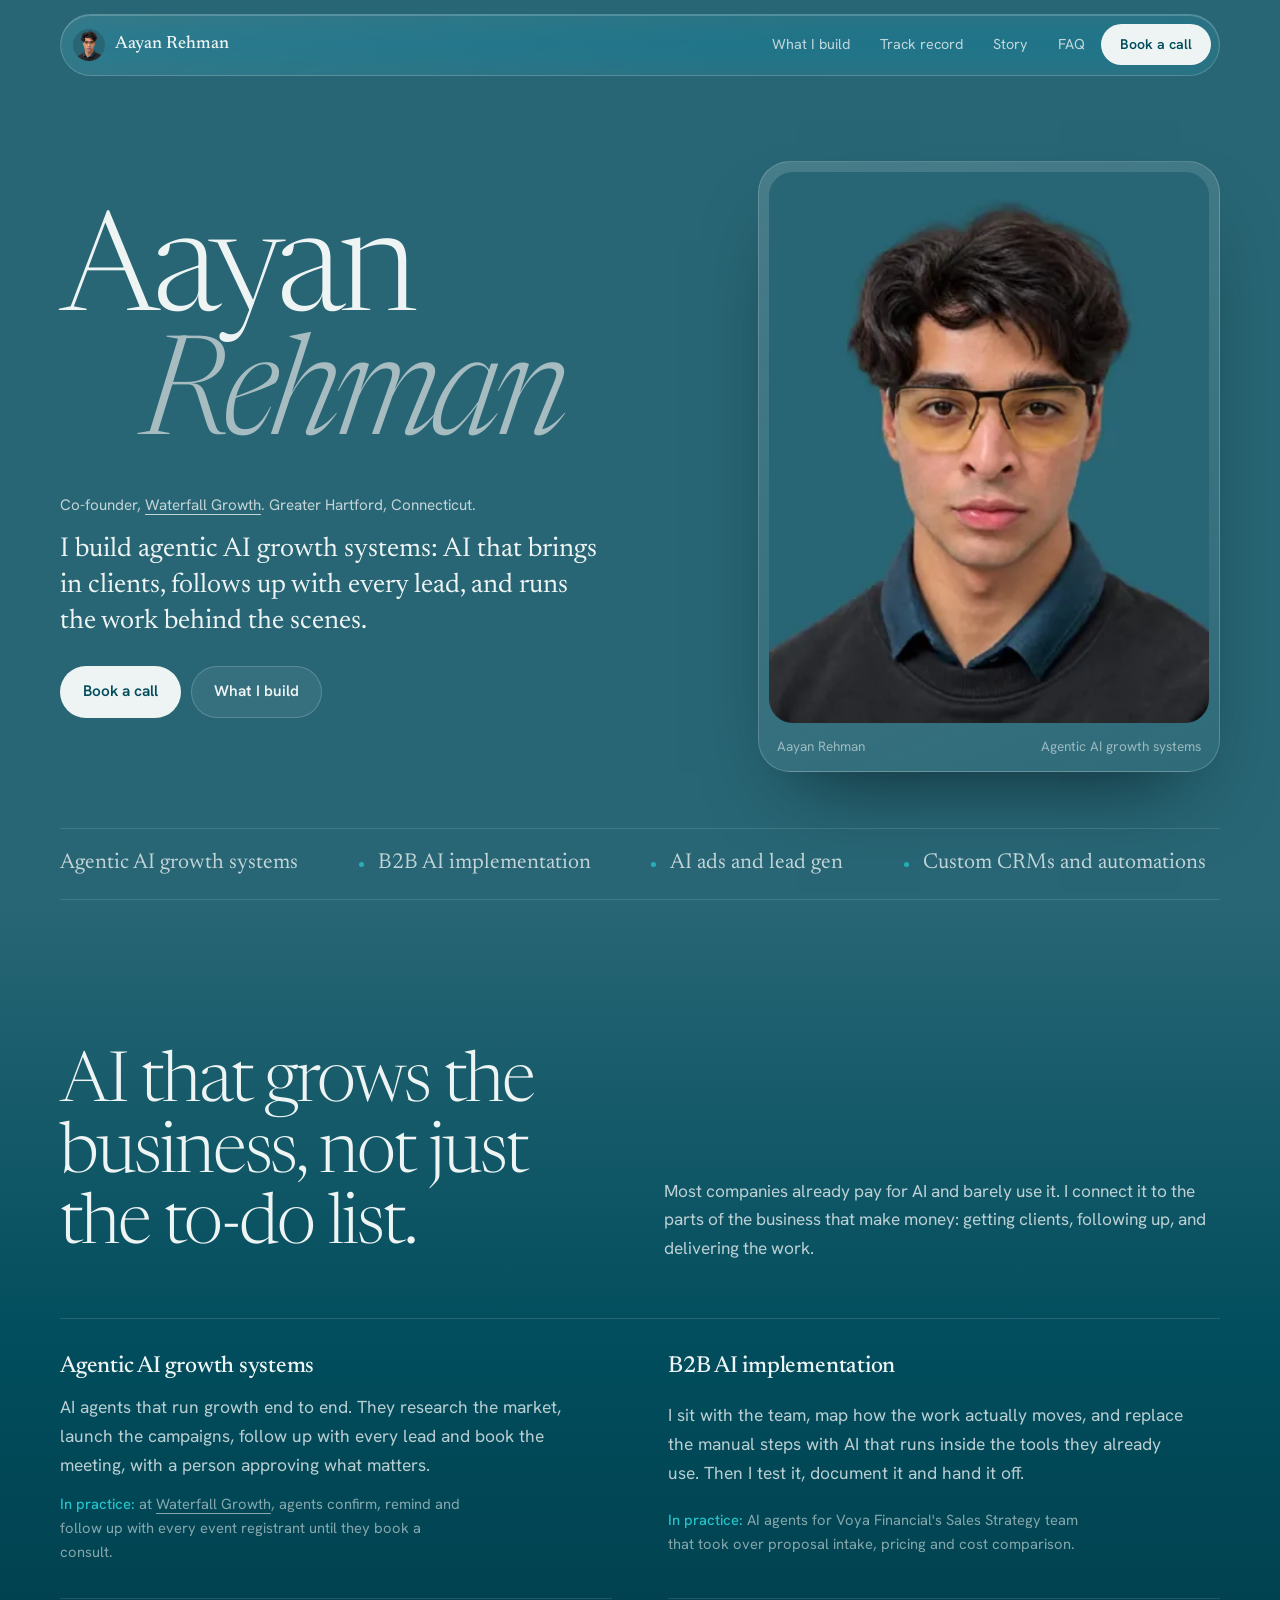
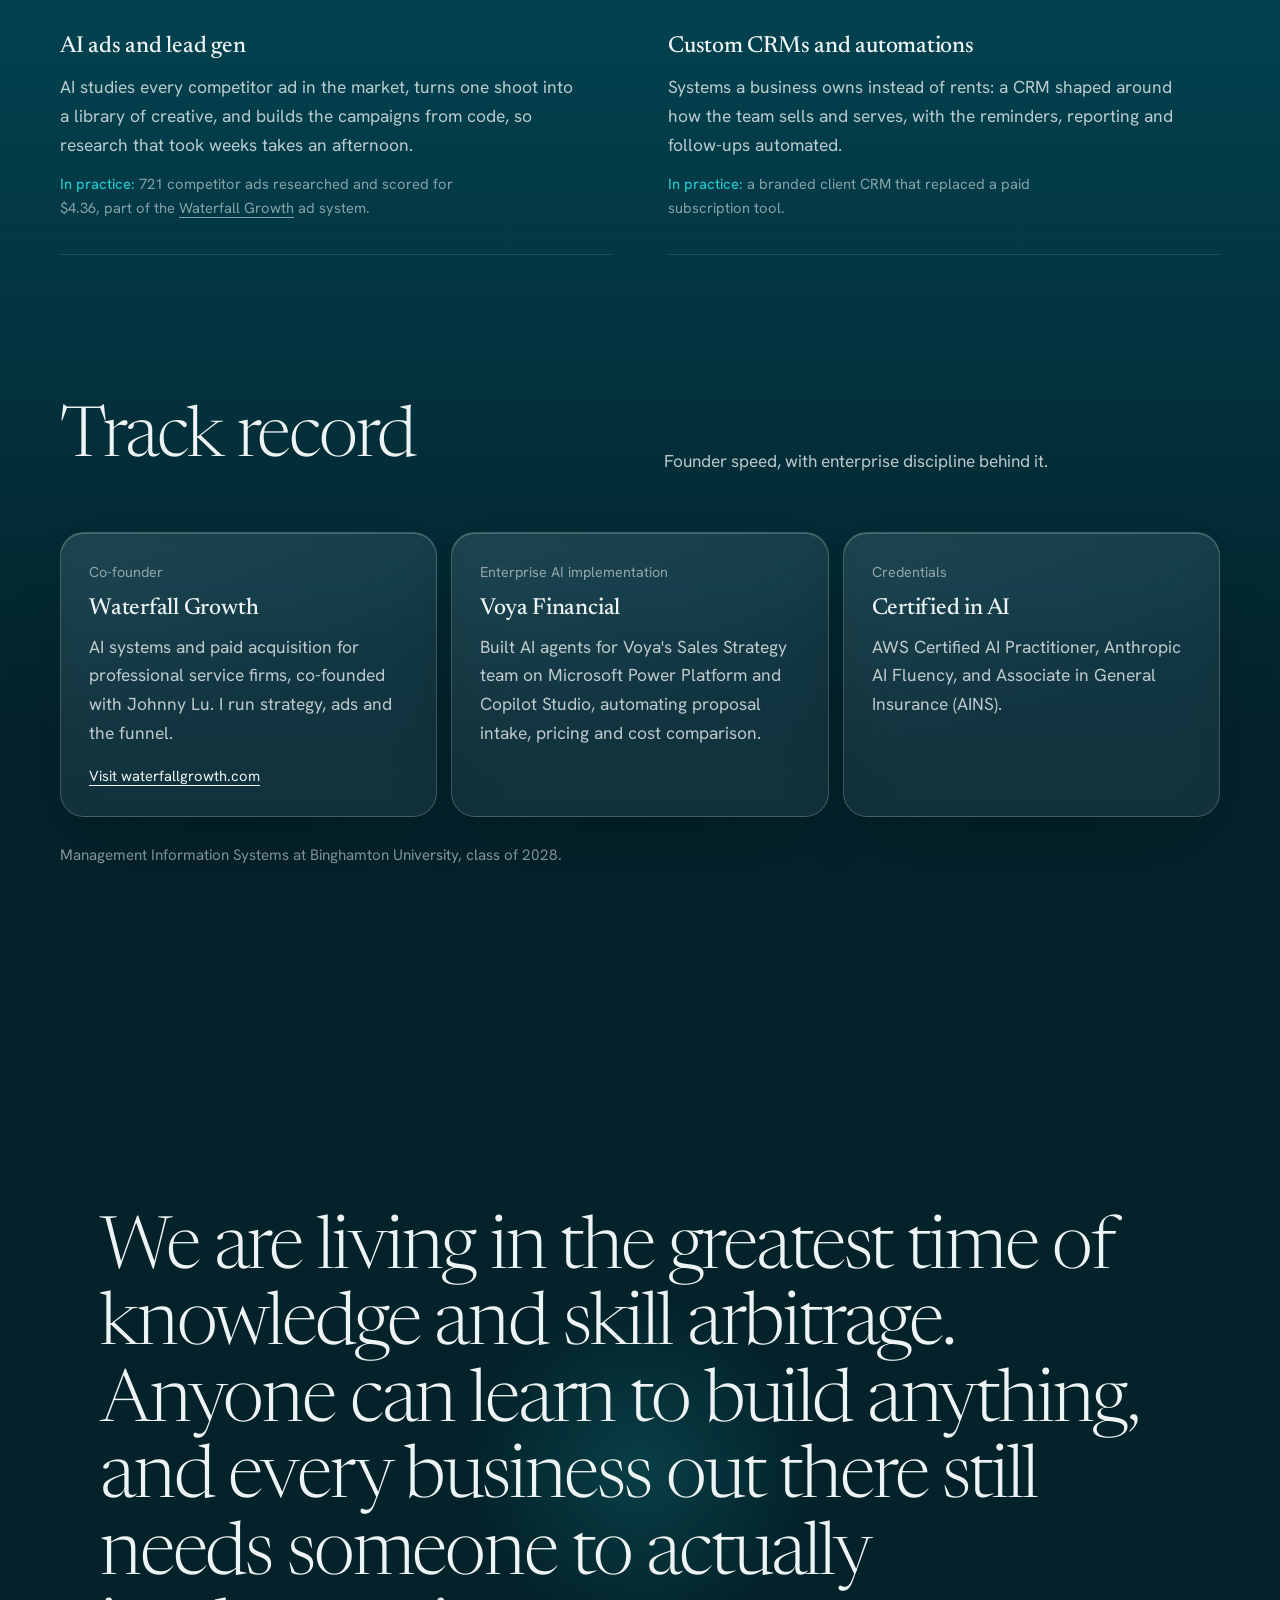
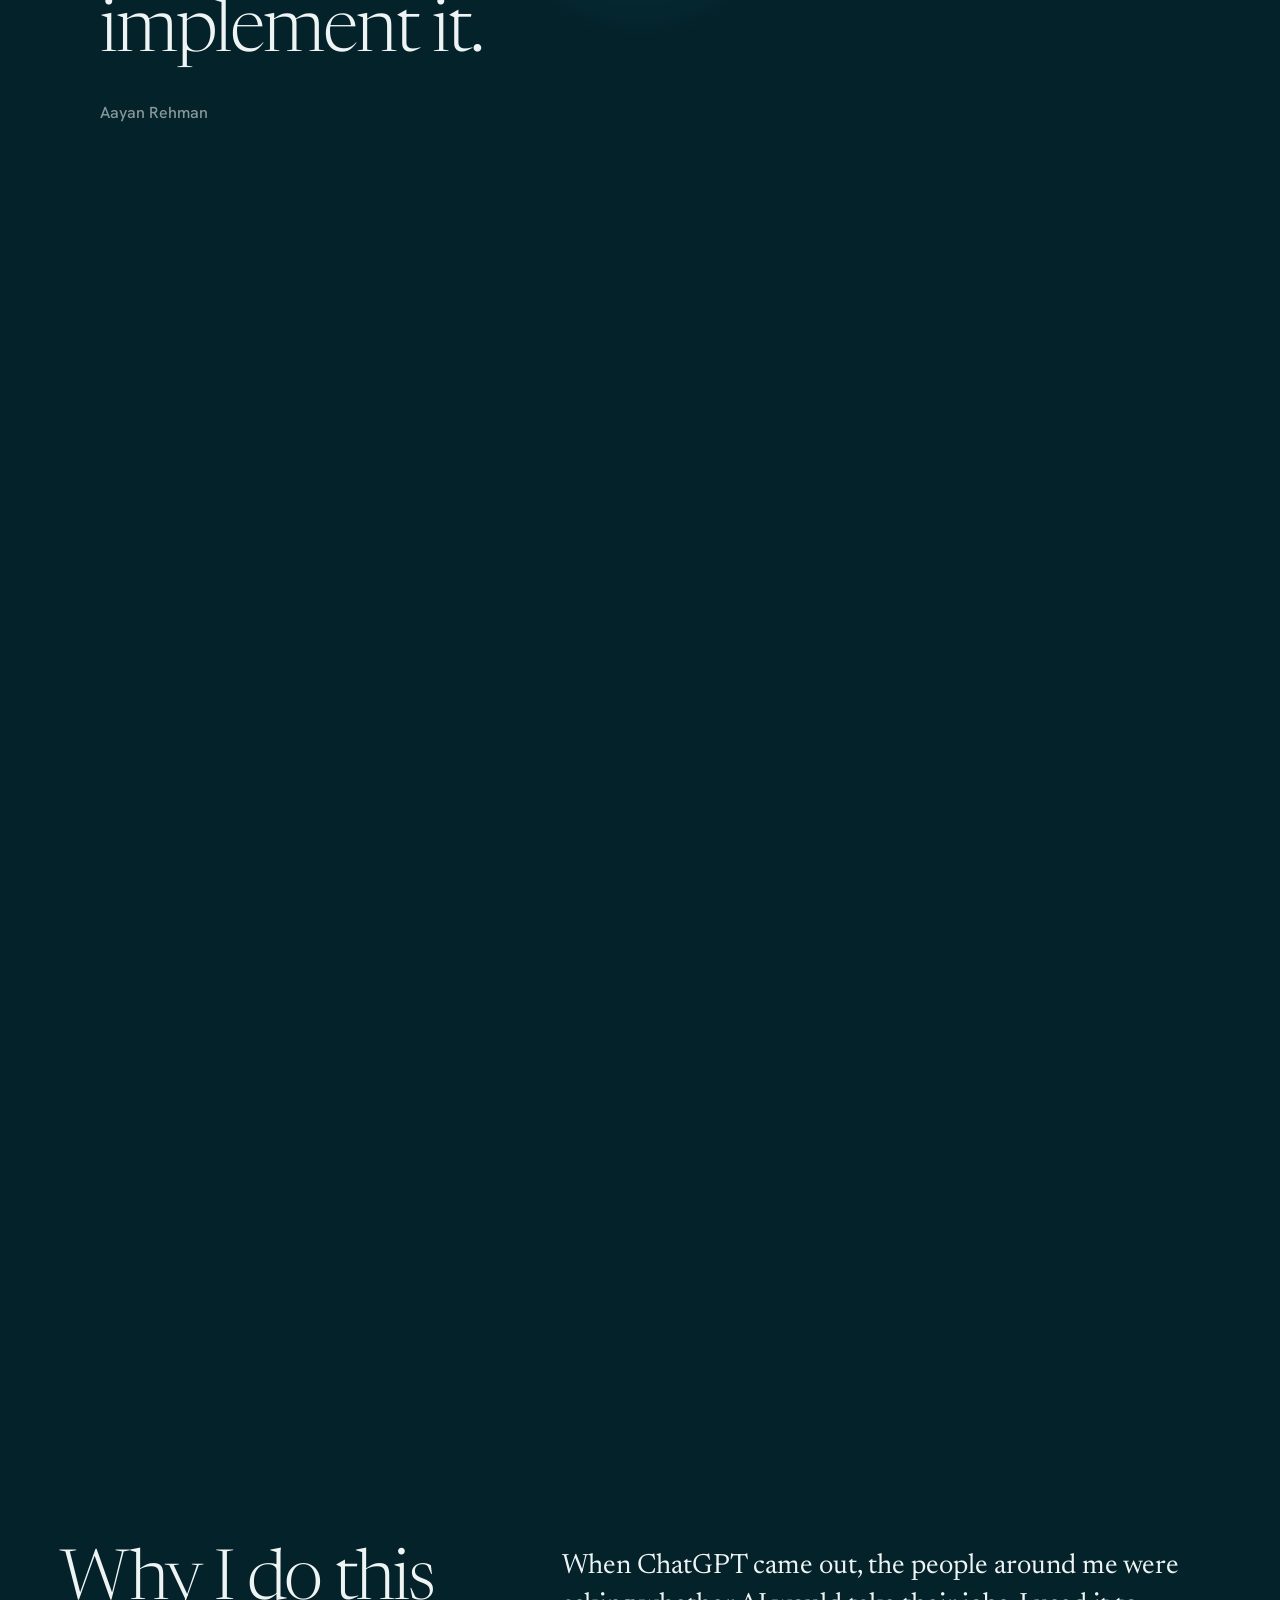
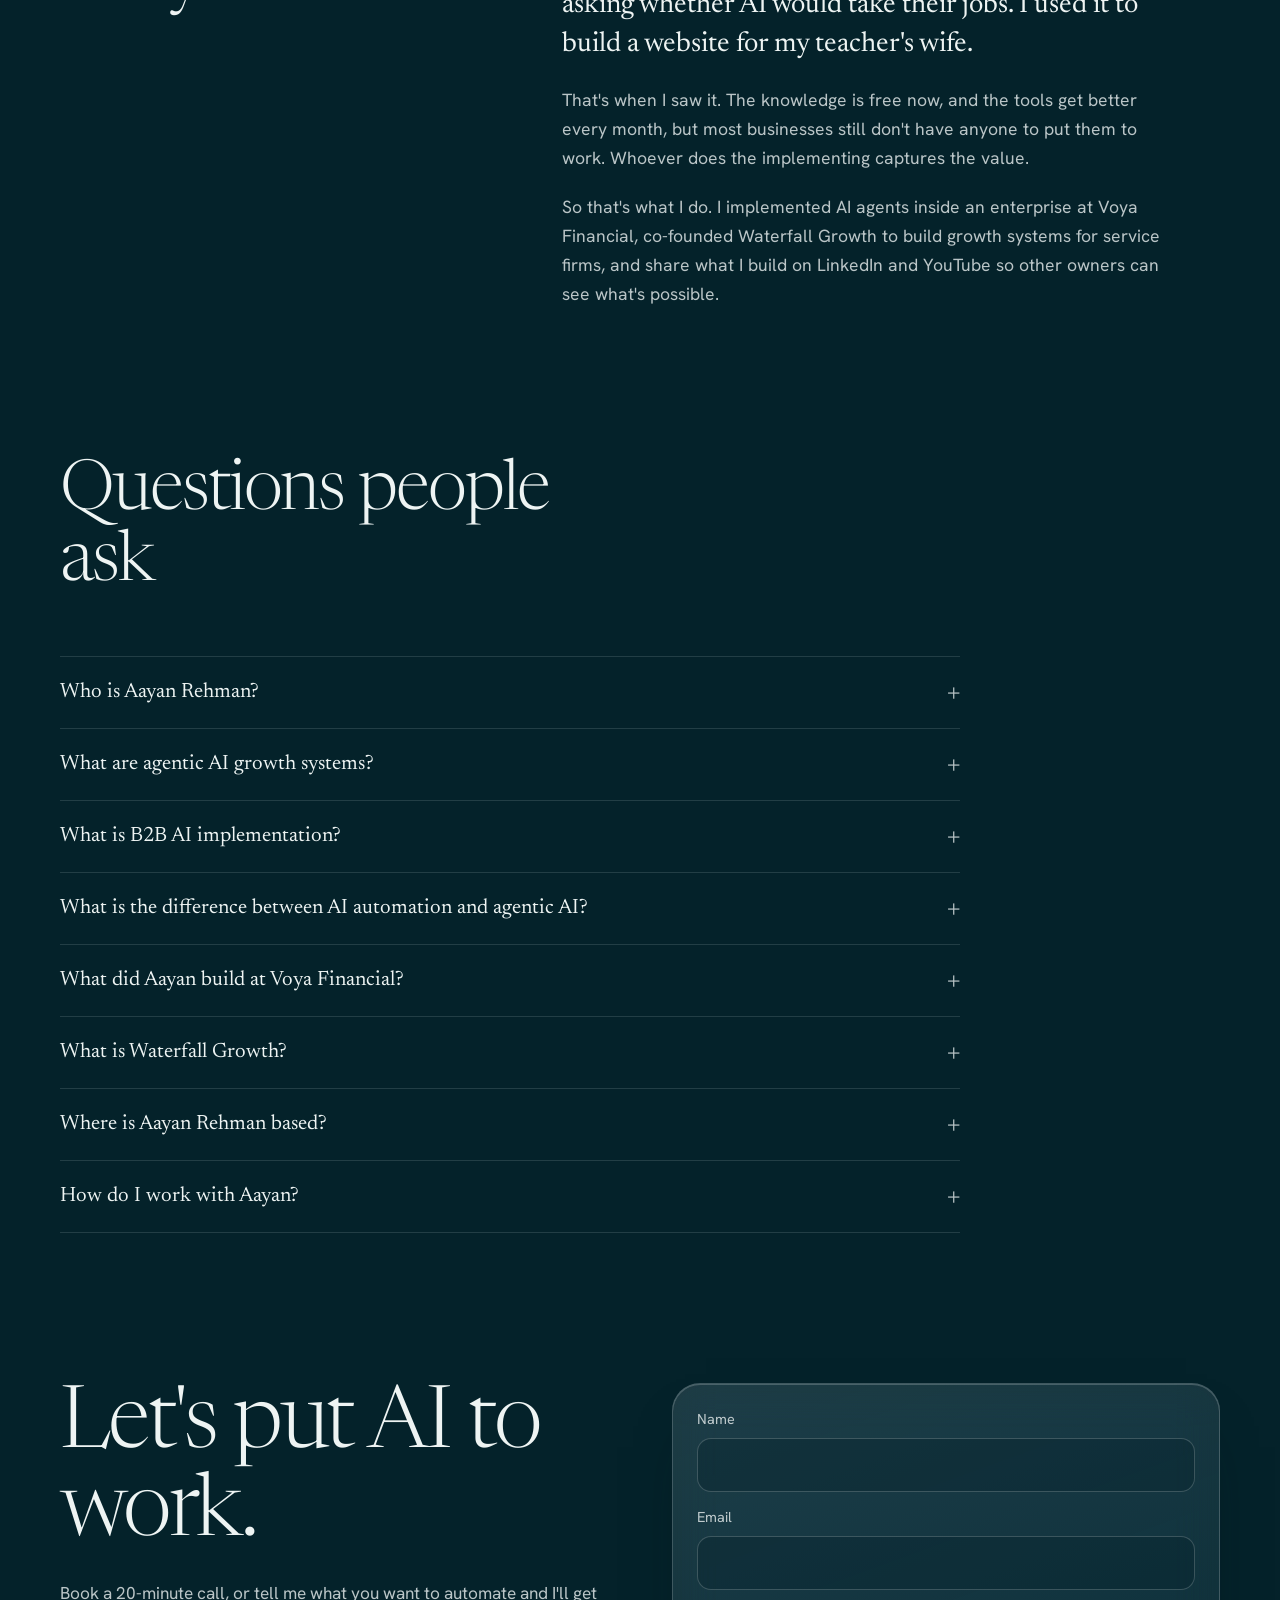
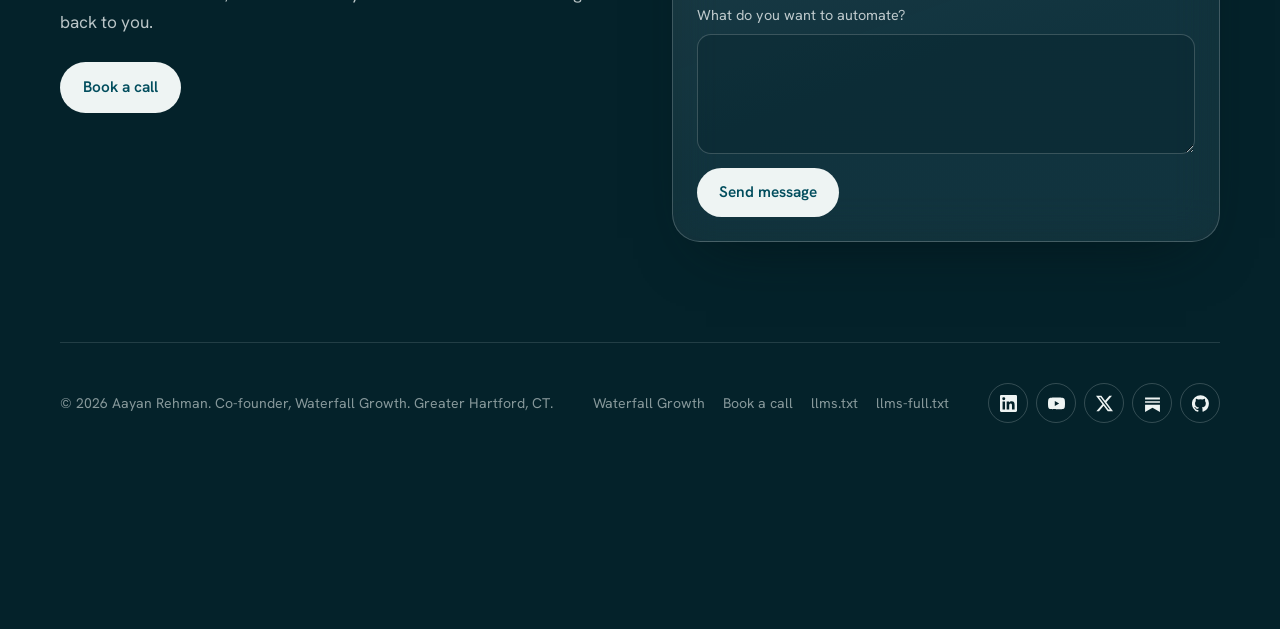
==== commit f9252dff: "SEO audit fixes: schema type, faster hero, lighter images, 404 page - Waterfall Growth schema is a p" ====
--- a/index.html
+++ b/index.html
@@ -41,7 +41,7 @@
 <link rel="preconnect" href="https://fonts.googleapis.com">
 <link rel="preconnect" href="https://fonts.gstatic.com" crossorigin>
 <link href="https://fonts.googleapis.com/css2?family=Newsreader:ital,opsz,wght@0,6..72,300..600;1,6..72,300..500&family=Hanken+Grotesk:wght@400..700&display=swap" rel="stylesheet">
-<link rel="preload" as="image" href="/aayan-rehman.jpg">
+<link rel="preload" as="image" type="image/webp" imagesrcset="/aayan-rehman-480.webp 480w, /aayan-rehman-960.webp 960w" imagesizes="(min-width:1000px) 460px, min(420px, 92vw)">
 <script type="application/ld+json">
 {
  "@context": "https://schema.org",
@@ -384,10 +384,7 @@
    ]
   },
   {
-   "@type": [
-    "Organization",
-    "ProfessionalService"
-   ],
+   "@type": "Organization",
    "@id": "https://aayanrehman.com/#waterfallgrowth",
    "name": "Waterfall Growth",
    "alternateName": "WaterfallGrowth",
@@ -632,9 +629,9 @@
 .social svg{width:17px;height:17px;fill:var(--foam)}
 
 @media (prefers-reduced-motion:no-preference){
-  .hero h1 span,.frame,.intro{animation:rise 1s var(--ease) both}
-  .hero h1 .ln2{animation-delay:.08s}.intro{animation-delay:.18s}.frame{animation-delay:.26s}
-  @keyframes rise{from{opacity:0;translate:0 24px}to{opacity:1;translate:0 0}}
+  .hero h1 span,.intro{animation:rise 1s var(--ease) both}
+  .hero h1 .ln2{animation-delay:.08s}.intro{animation-delay:.18s}
+  @keyframes rise{from{translate:0 18px}to{translate:0 0}}
 }
 @media (prefers-reduced-motion:reduce){
   html{scroll-behavior:auto}
@@ -661,7 +658,7 @@
 <a class="skip" href="#main">Skip to content</a>
 
 <header class="bar glass">
-  <a class="mark" href="#top" aria-label="Aayan Rehman, back to top"><img src="/headshot.jpg" alt="" width="32" height="32"><span>Aayan Rehman</span></a>
+  <a class="mark" href="#top" aria-label="Aayan Rehman, back to top"><img src="/avatar-64.jpg" alt="" width="32" height="32"><span>Aayan Rehman</span></a>
   <nav aria-label="Sections">
     <a href="#build">What I build</a>
     <a href="#record">Track record</a>
@@ -686,7 +683,7 @@
       </div>
     </div>
     <figure class="frame">
-      <img src="/aayan-rehman.jpg" alt="Aayan Rehman, AI entrepreneur and co-founder of Waterfall Growth" width="1200" height="1200" fetchpriority="high">
+      <picture><source type="image/webp" srcset="/aayan-rehman-480.webp 480w, /aayan-rehman-960.webp 960w" sizes="(min-width:1000px) 460px, min(420px, 92vw)"><img src="/aayan-rehman.jpg" alt="Aayan Rehman, AI entrepreneur and co-founder of Waterfall Growth" width="1200" height="1200" fetchpriority="high"></picture>
       <figcaption><span>Aayan Rehman</span><span>Agentic AI growth systems</span></figcaption>
     </figure>
   </div>
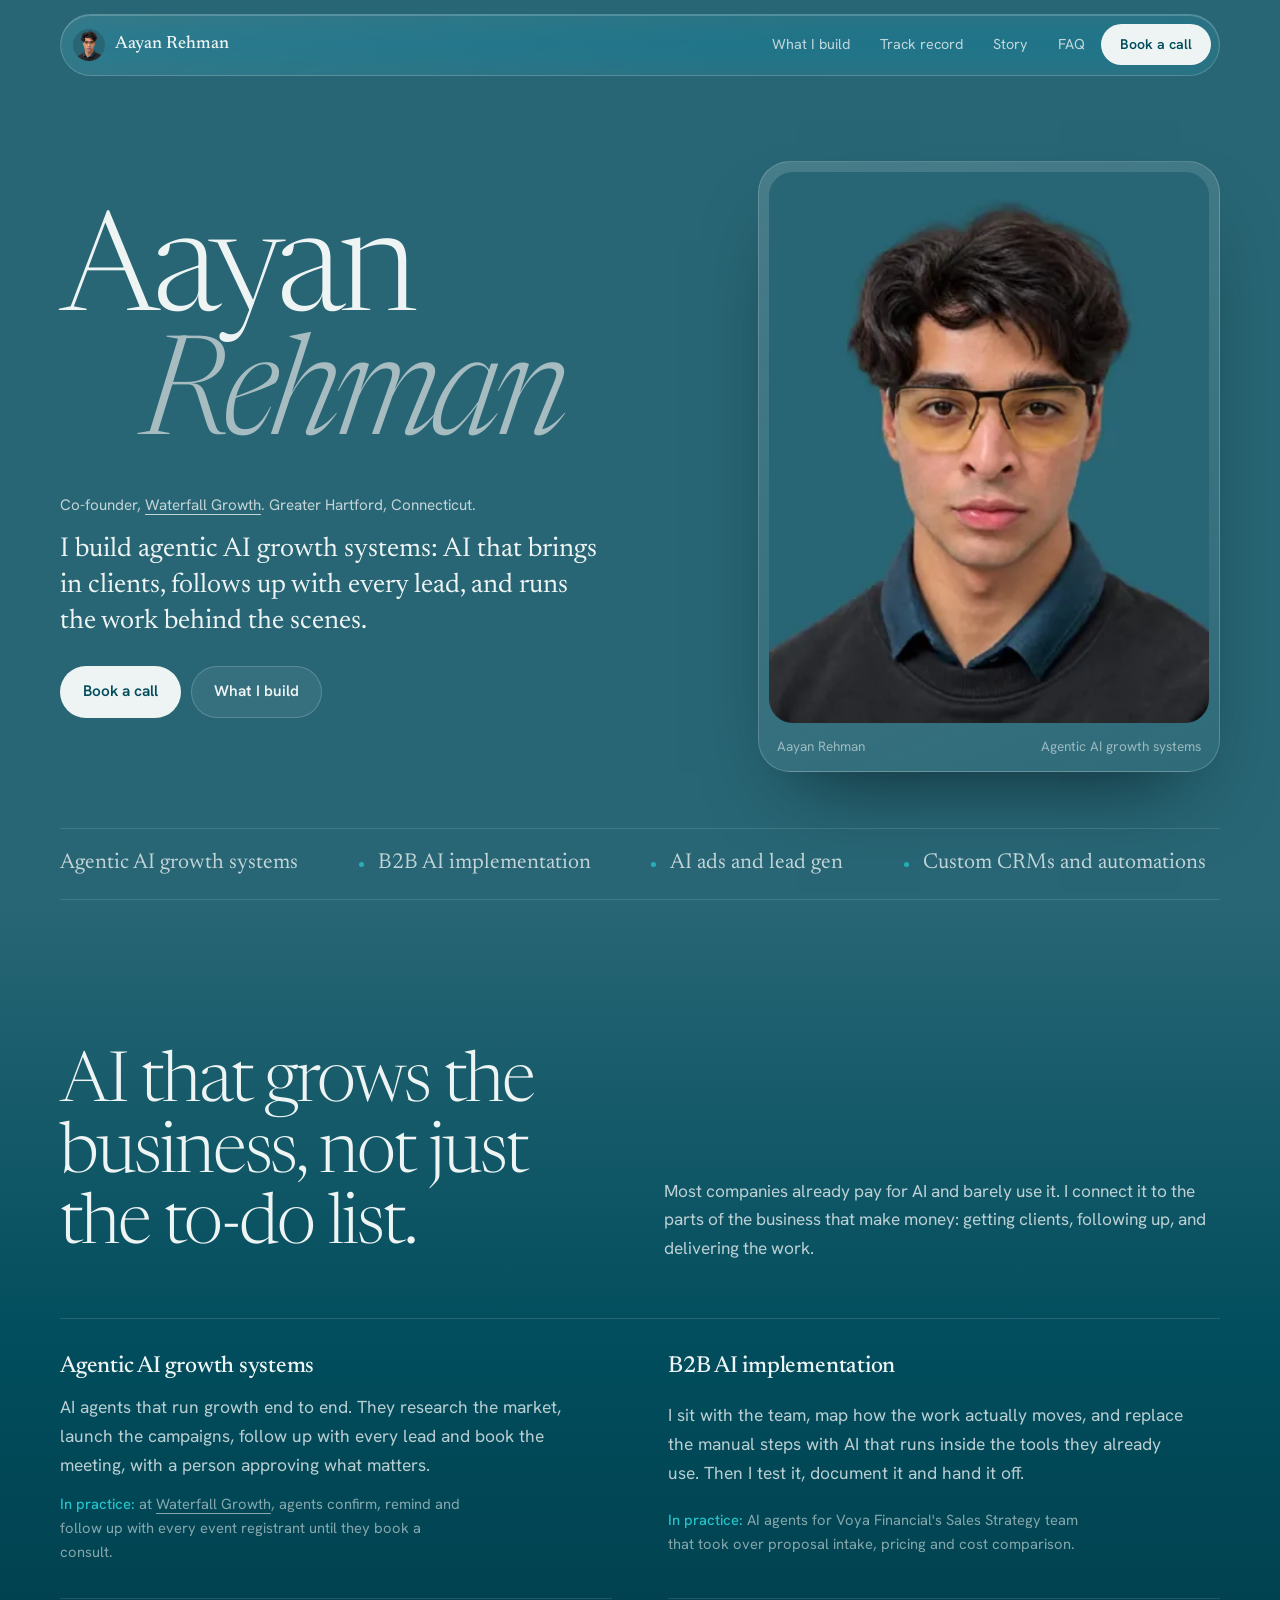
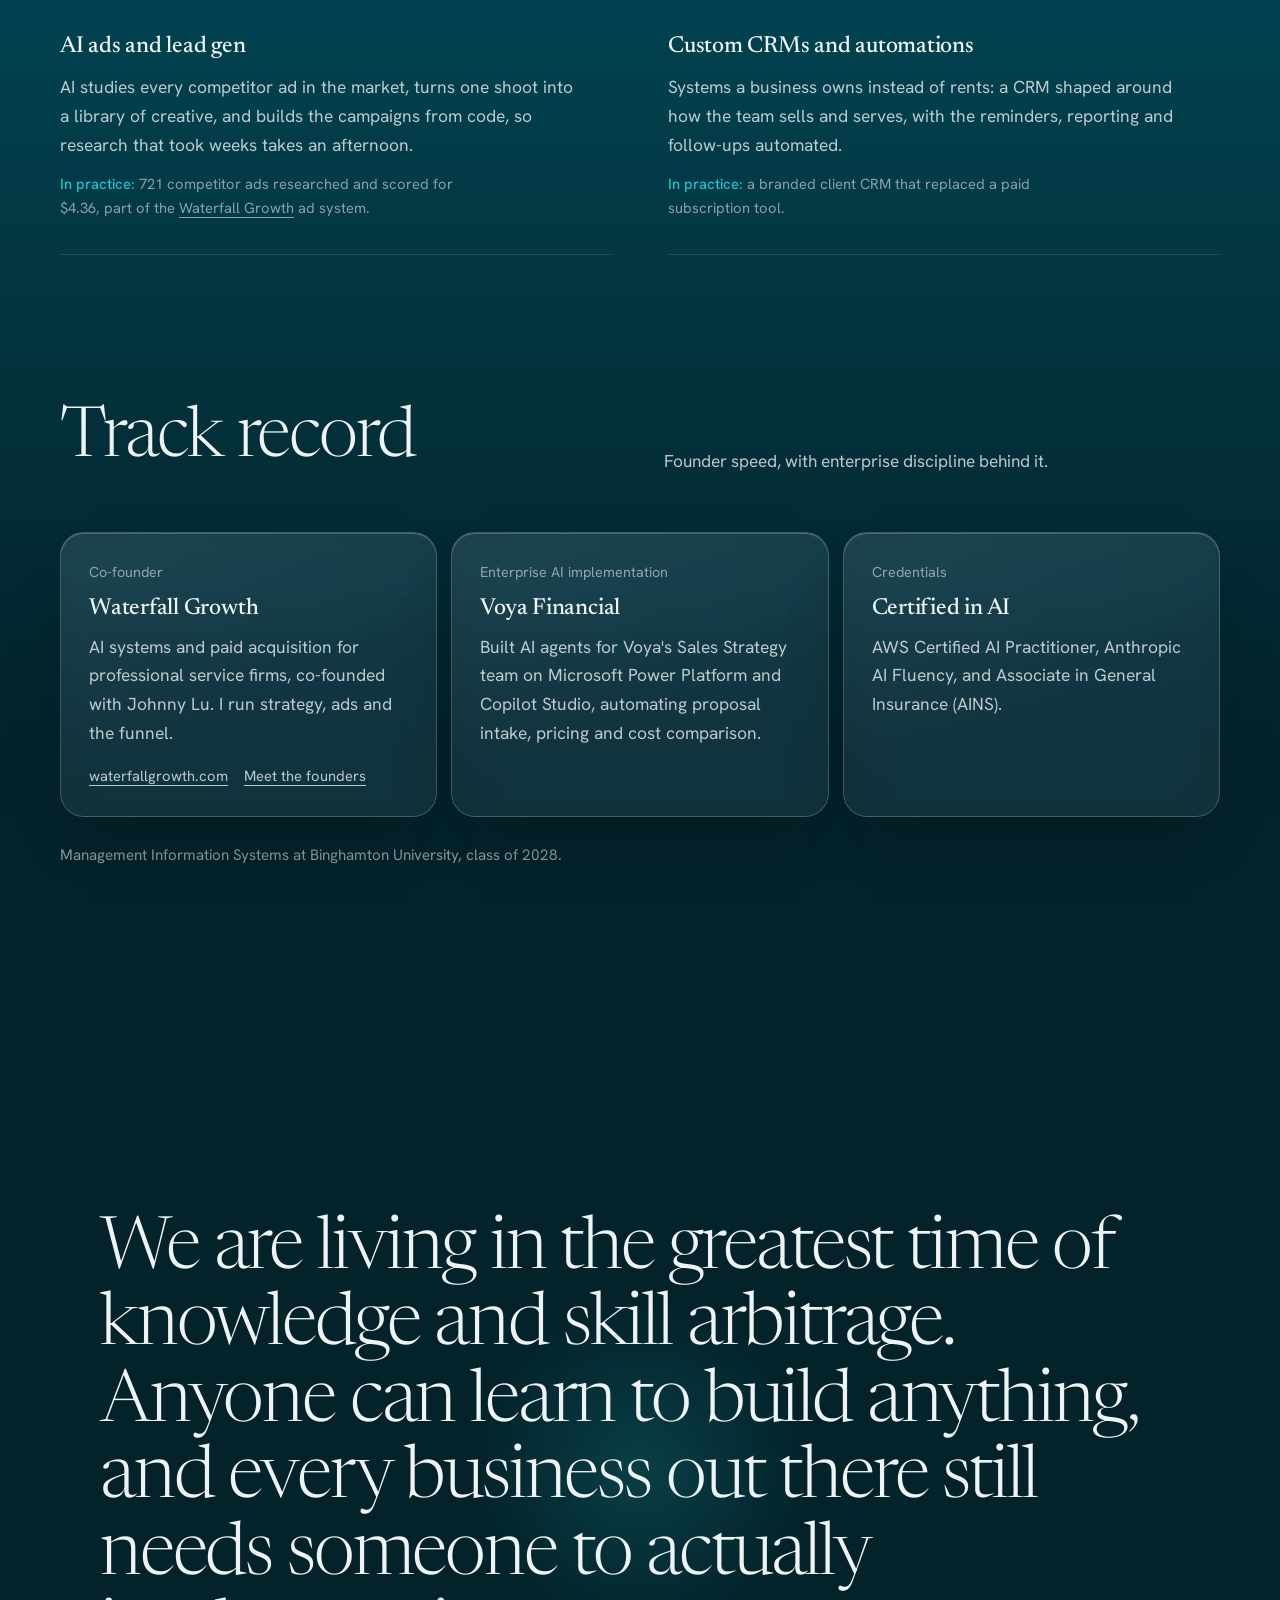
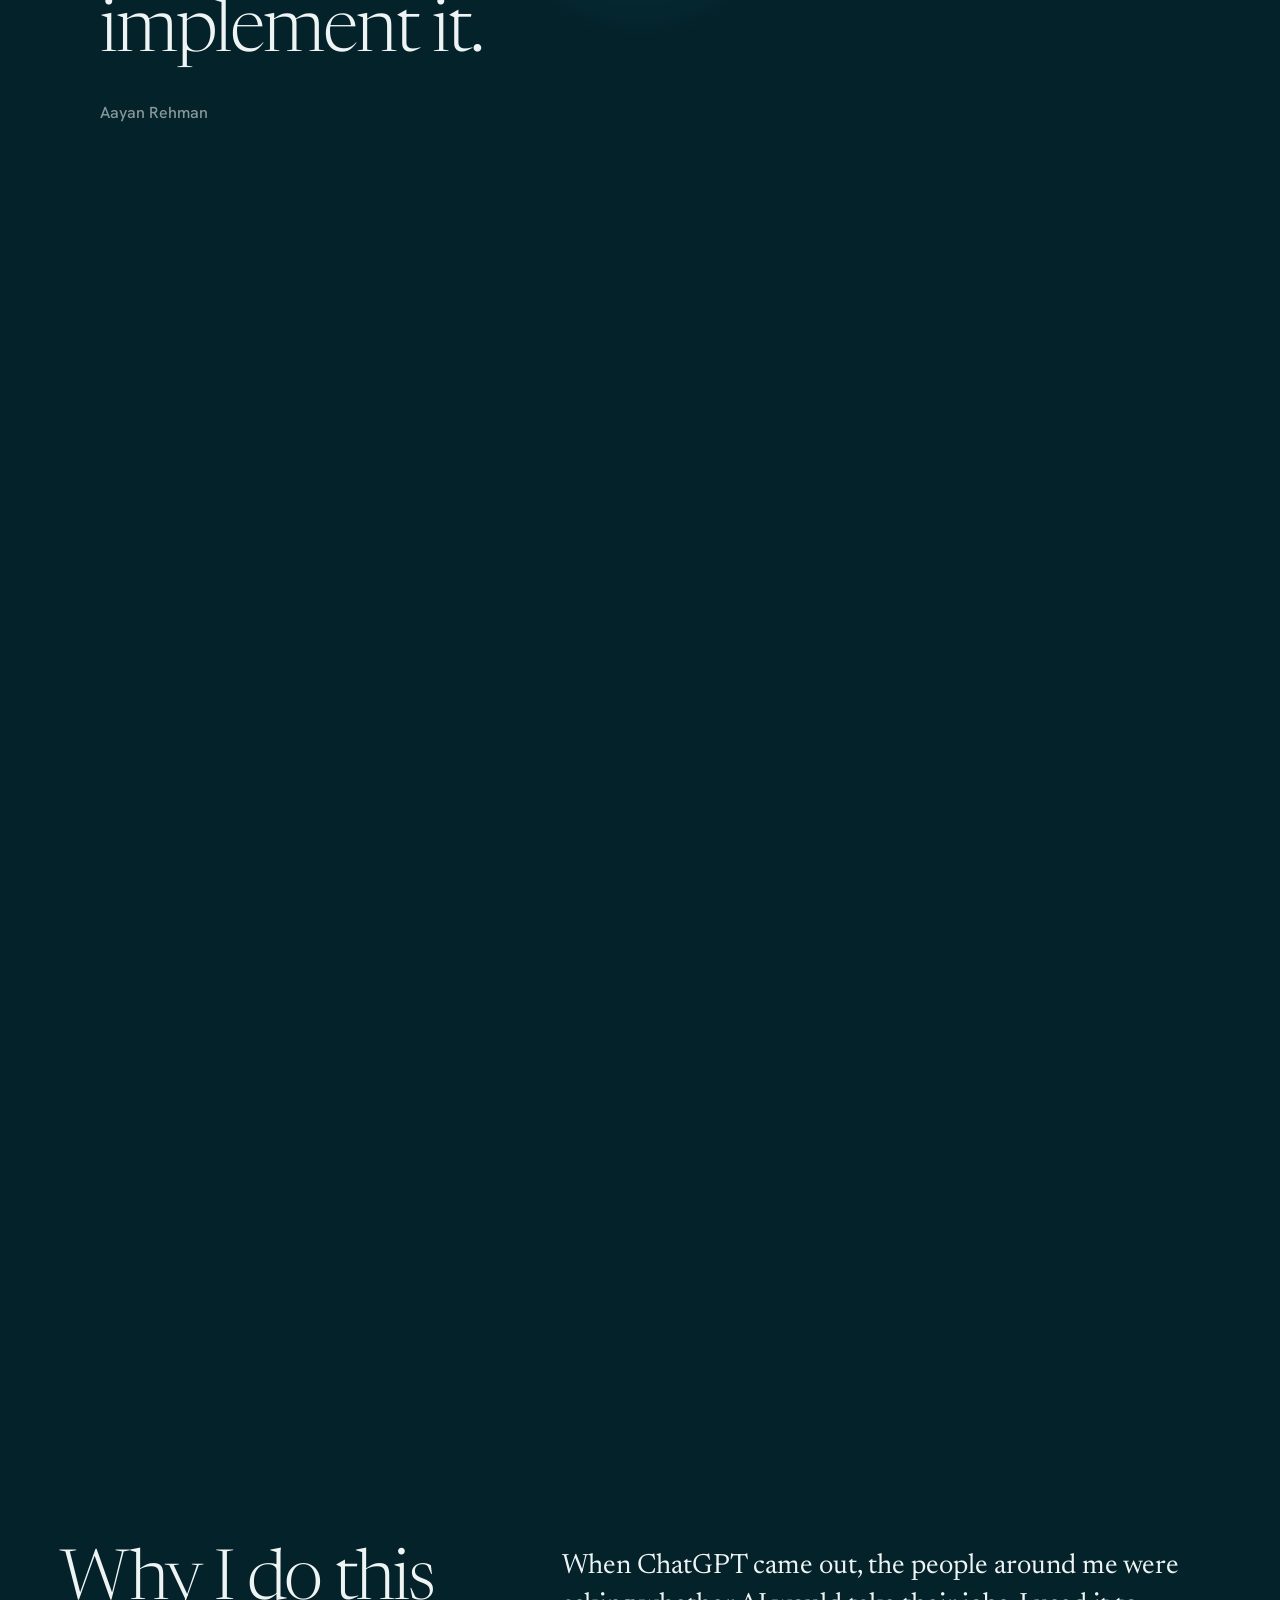
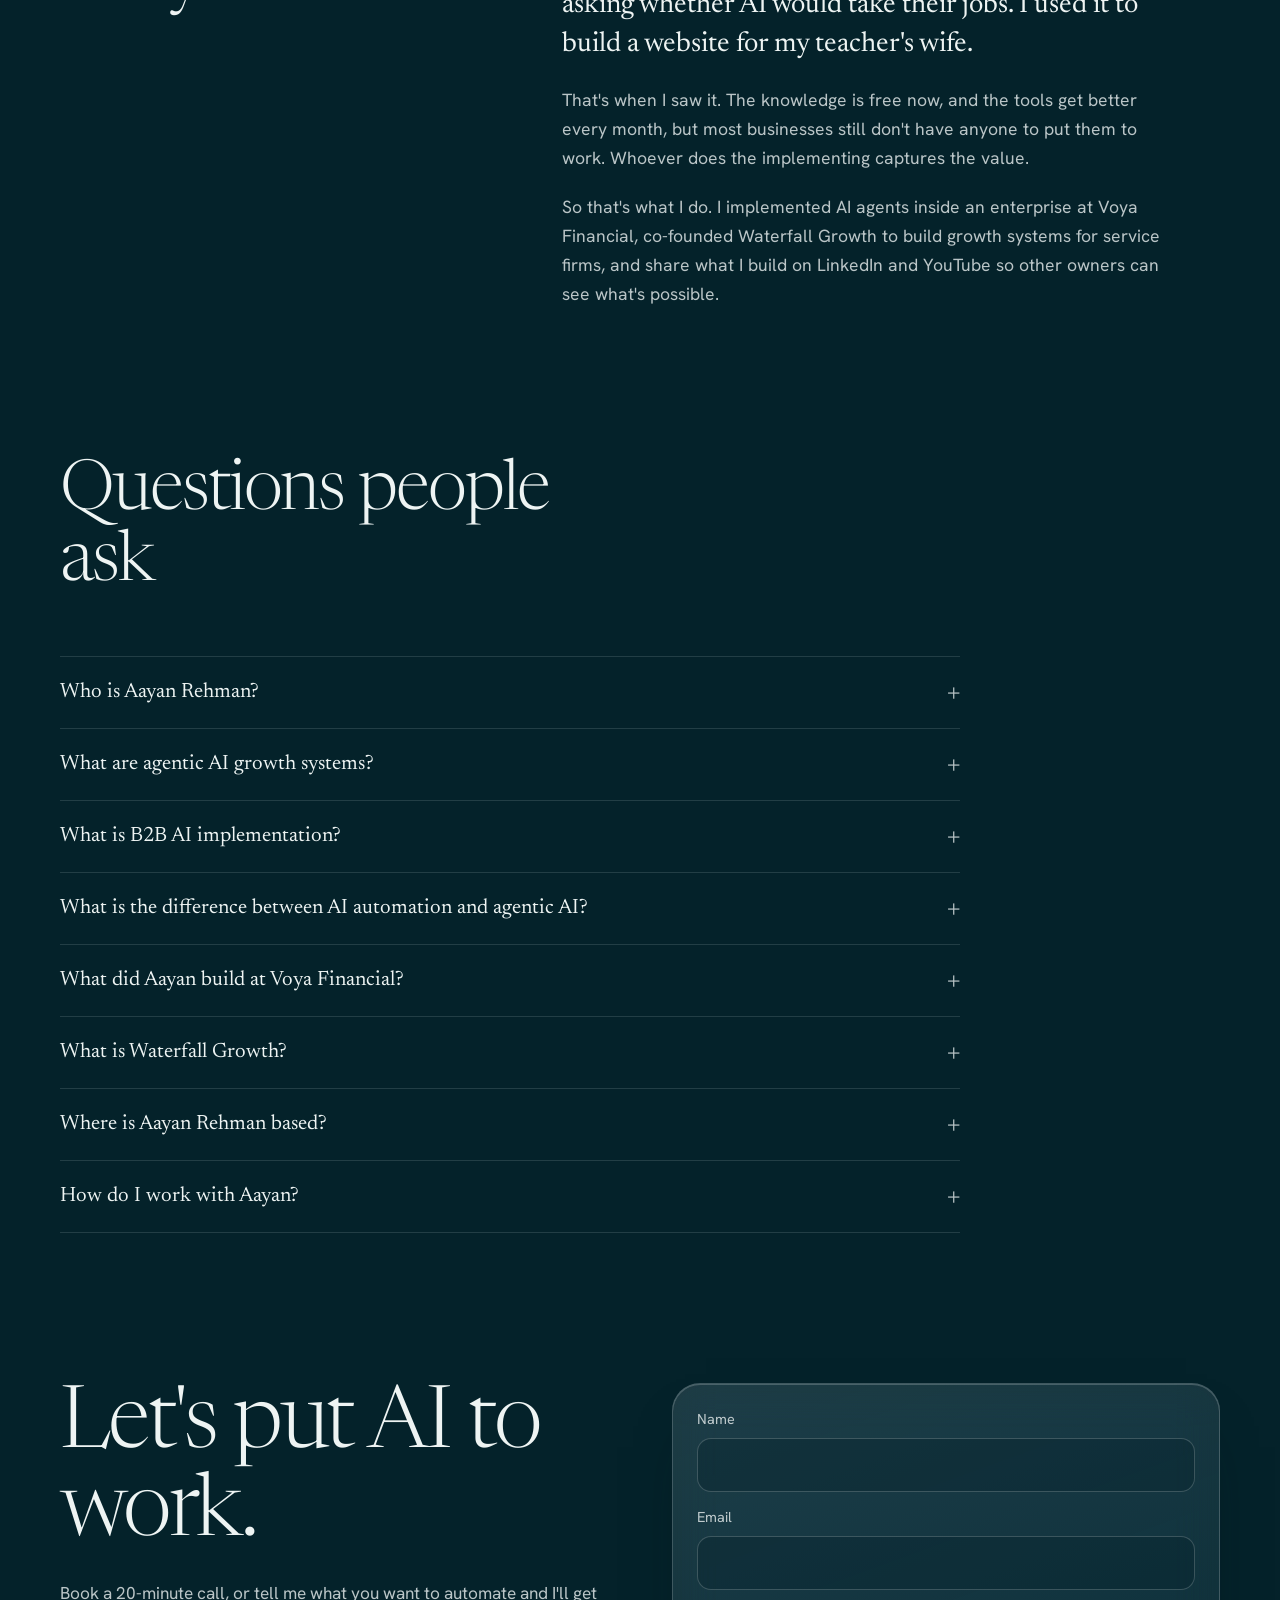
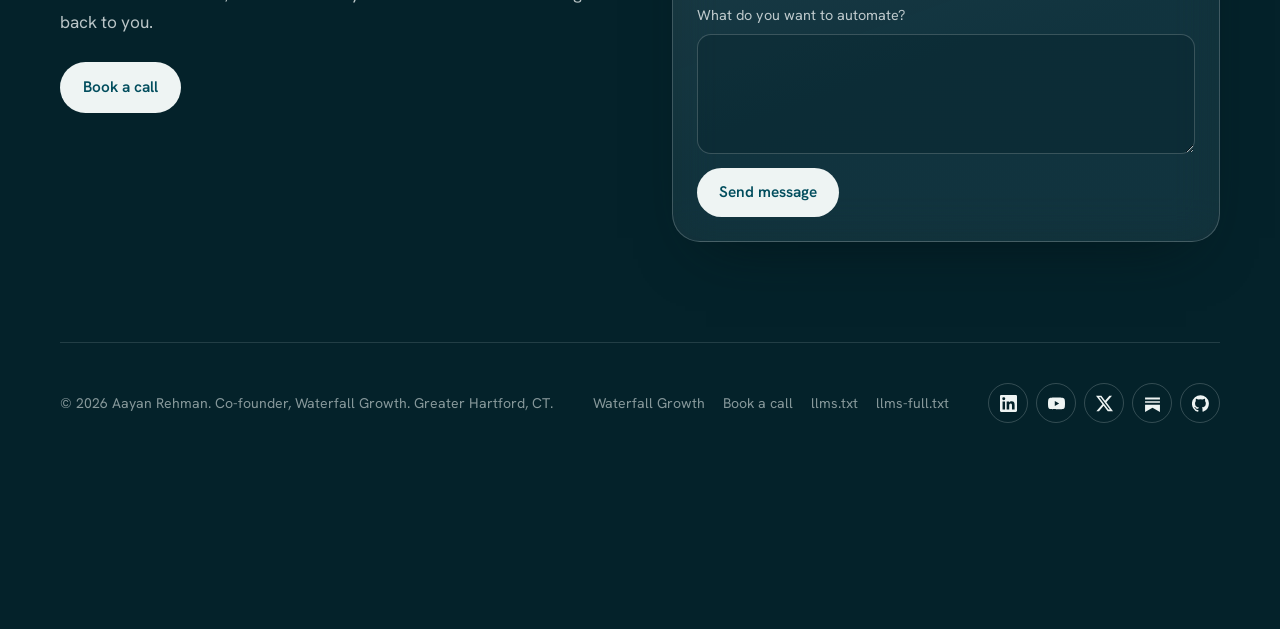
==== commit f5bdd953: "Link the Waterfall Growth founders page from the site, schema and llms files Co-Authored-By: Claude " ====
--- a/index.html
+++ b/index.html
@@ -92,6 +92,7 @@
    },
    "significantLink": [
     "https://www.waterfallgrowth.com",
+    "https://www.waterfallgrowth.com/founders",
     "https://www.waterfallgrowth.com/book"
    ]
   },
@@ -380,7 +381,8 @@
     "https://www.youtube.com/@aayanrehmanai",
     "https://x.com/aayanrehmanai",
     "https://github.com/aayanrehman",
-    "https://aayanurrehman.substack.com"
+    "https://aayanurrehman.substack.com",
+    "https://www.waterfallgrowth.com/founders"
    ]
   },
   {
@@ -403,7 +405,8 @@
     },
     {
      "@type": "Person",
-     "name": "Johnny Lu"
+     "name": "Johnny Lu",
+     "url": "https://www.waterfallgrowth.com/founders#johnny-lu"
     }
    ],
    "areaServed": {
@@ -716,7 +719,7 @@
       <p class="sub">Founder speed, with enterprise discipline behind it.</p>
     </div>
     <div class="record">
-      <div class="rec glass"><p class="who">Co-founder</p><h3>Waterfall Growth</h3><p>AI systems and paid acquisition for professional service firms, co-founded with Johnny Lu. I run strategy, ads and the funnel.</p><a href="https://www.waterfallgrowth.com" target="_blank" rel="noopener" style="margin-top:6px;font-size:.92rem">Visit waterfallgrowth.com</a></div>
+      <div class="rec glass"><p class="who">Co-founder</p><h3>Waterfall Growth</h3><p>AI systems and paid acquisition for professional service firms, co-founded with Johnny Lu. I run strategy, ads and the funnel.</p><p style="margin-top:6px;font-size:.92rem;display:flex;gap:16px;flex-wrap:wrap"><a href="https://www.waterfallgrowth.com" target="_blank" rel="noopener">waterfallgrowth.com</a><a href="https://www.waterfallgrowth.com/founders" target="_blank" rel="noopener">Meet the founders</a></p></div>
       <div class="rec glass"><p class="who">Enterprise AI implementation</p><h3>Voya Financial</h3><p>Built AI agents for Voya's Sales Strategy team on Microsoft Power Platform and Copilot Studio, automating proposal intake, pricing and cost comparison.</p></div>
       <div class="rec glass"><p class="who">Credentials</p><h3>Certified in AI</h3><p>AWS Certified AI Practitioner, Anthropic AI Fluency, and Associate in General Insurance (AINS).</p></div>
     </div>
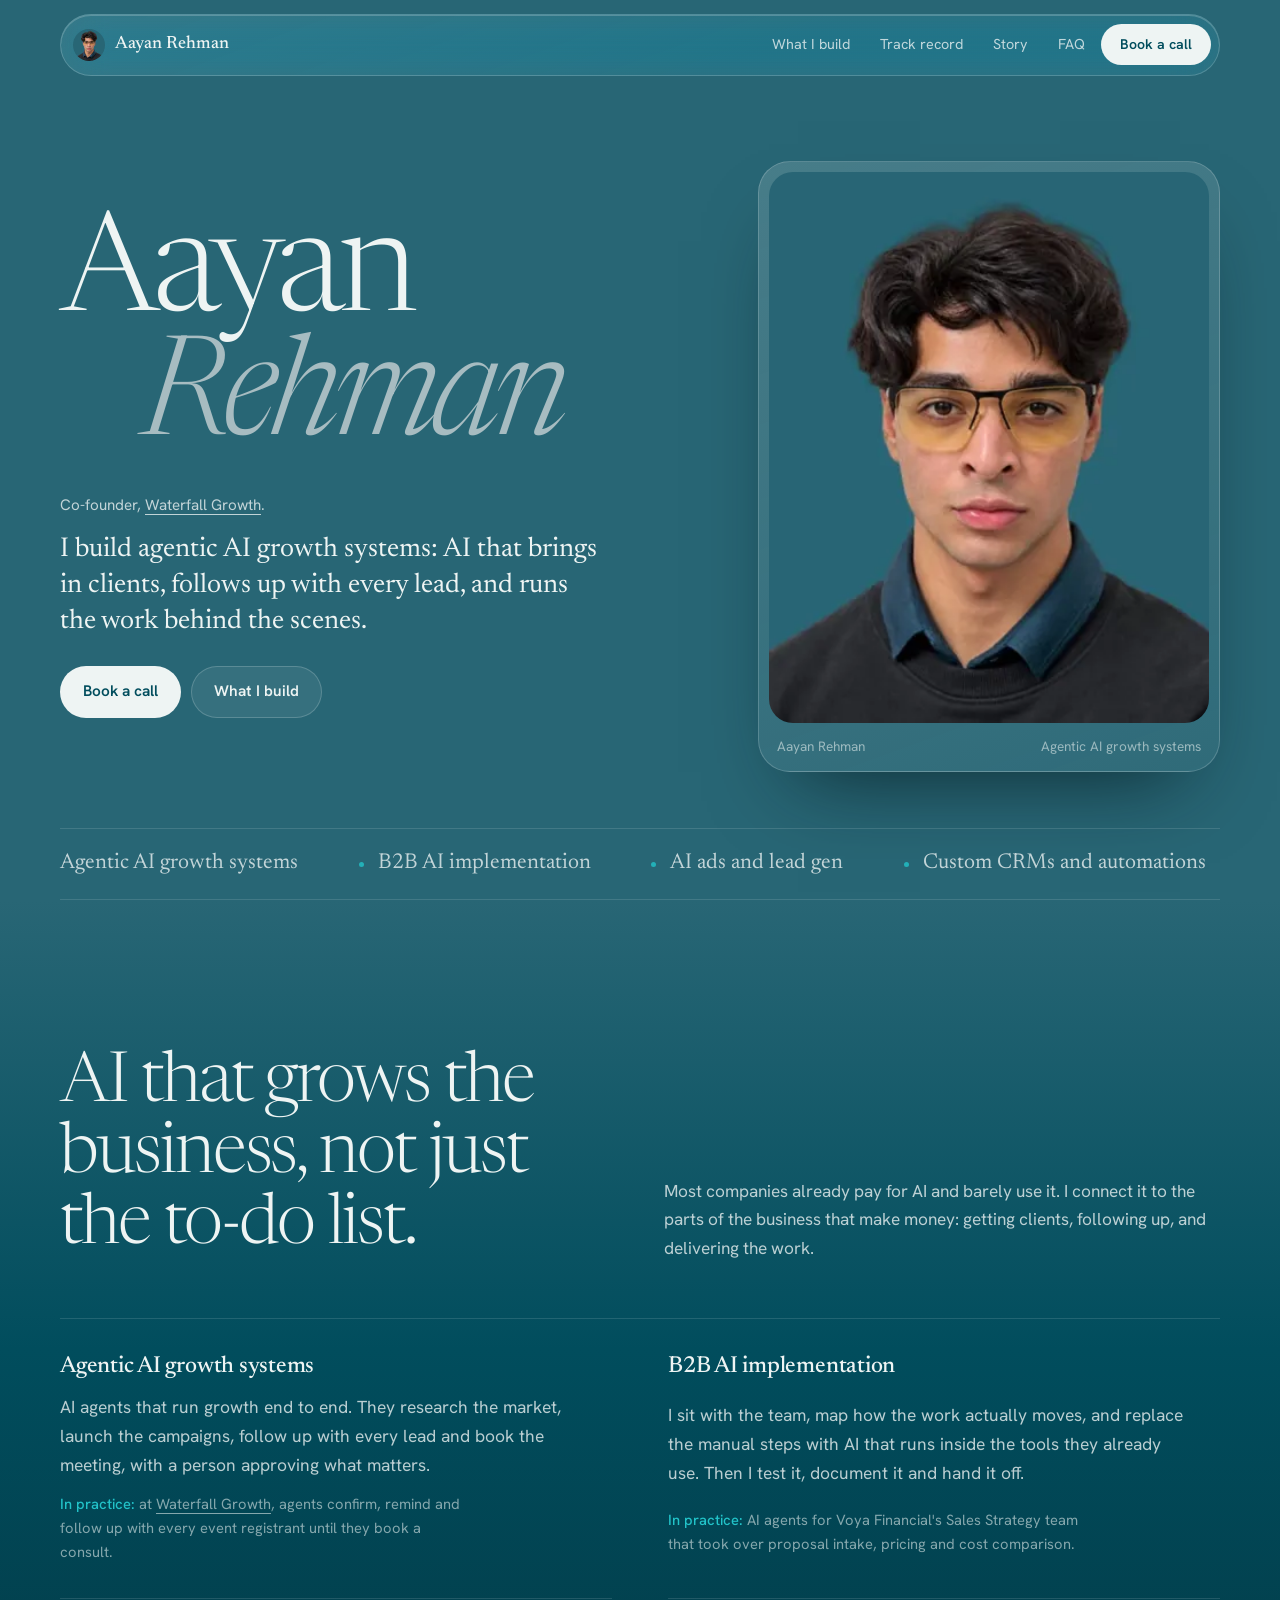
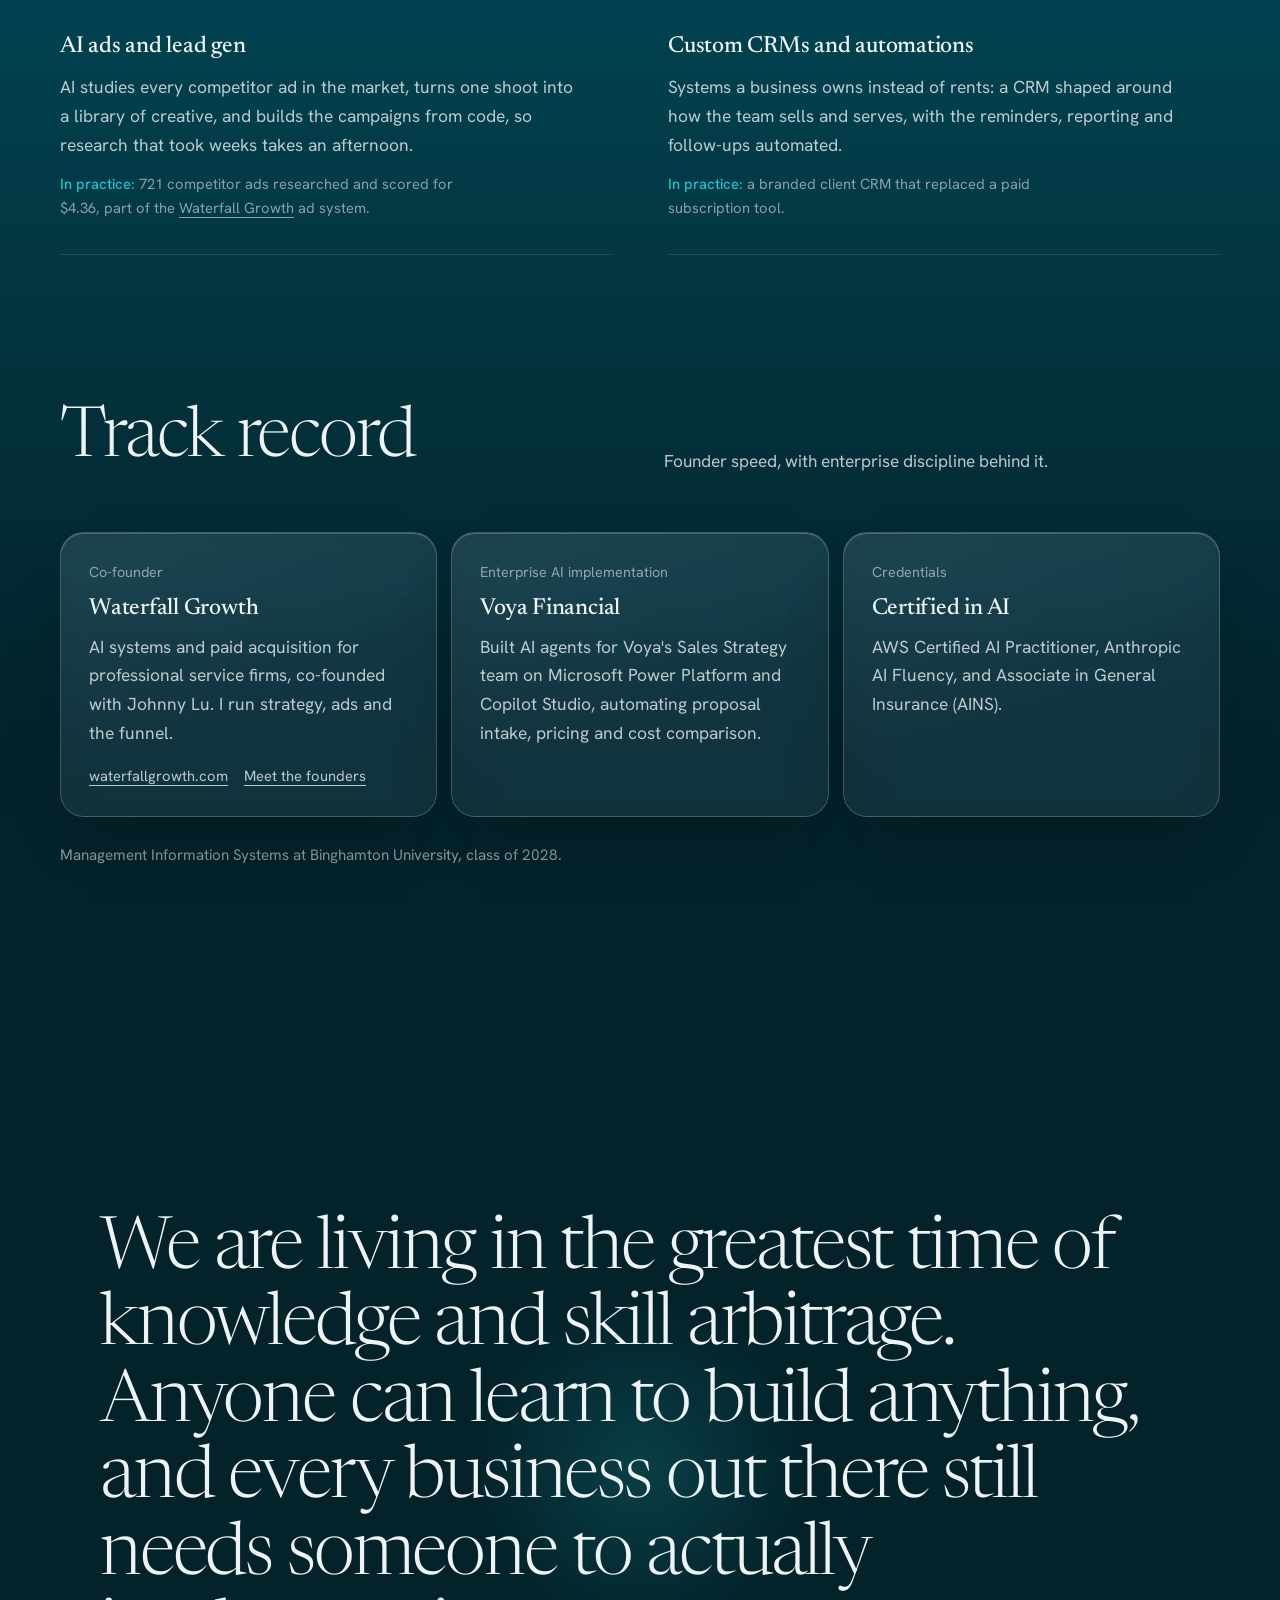
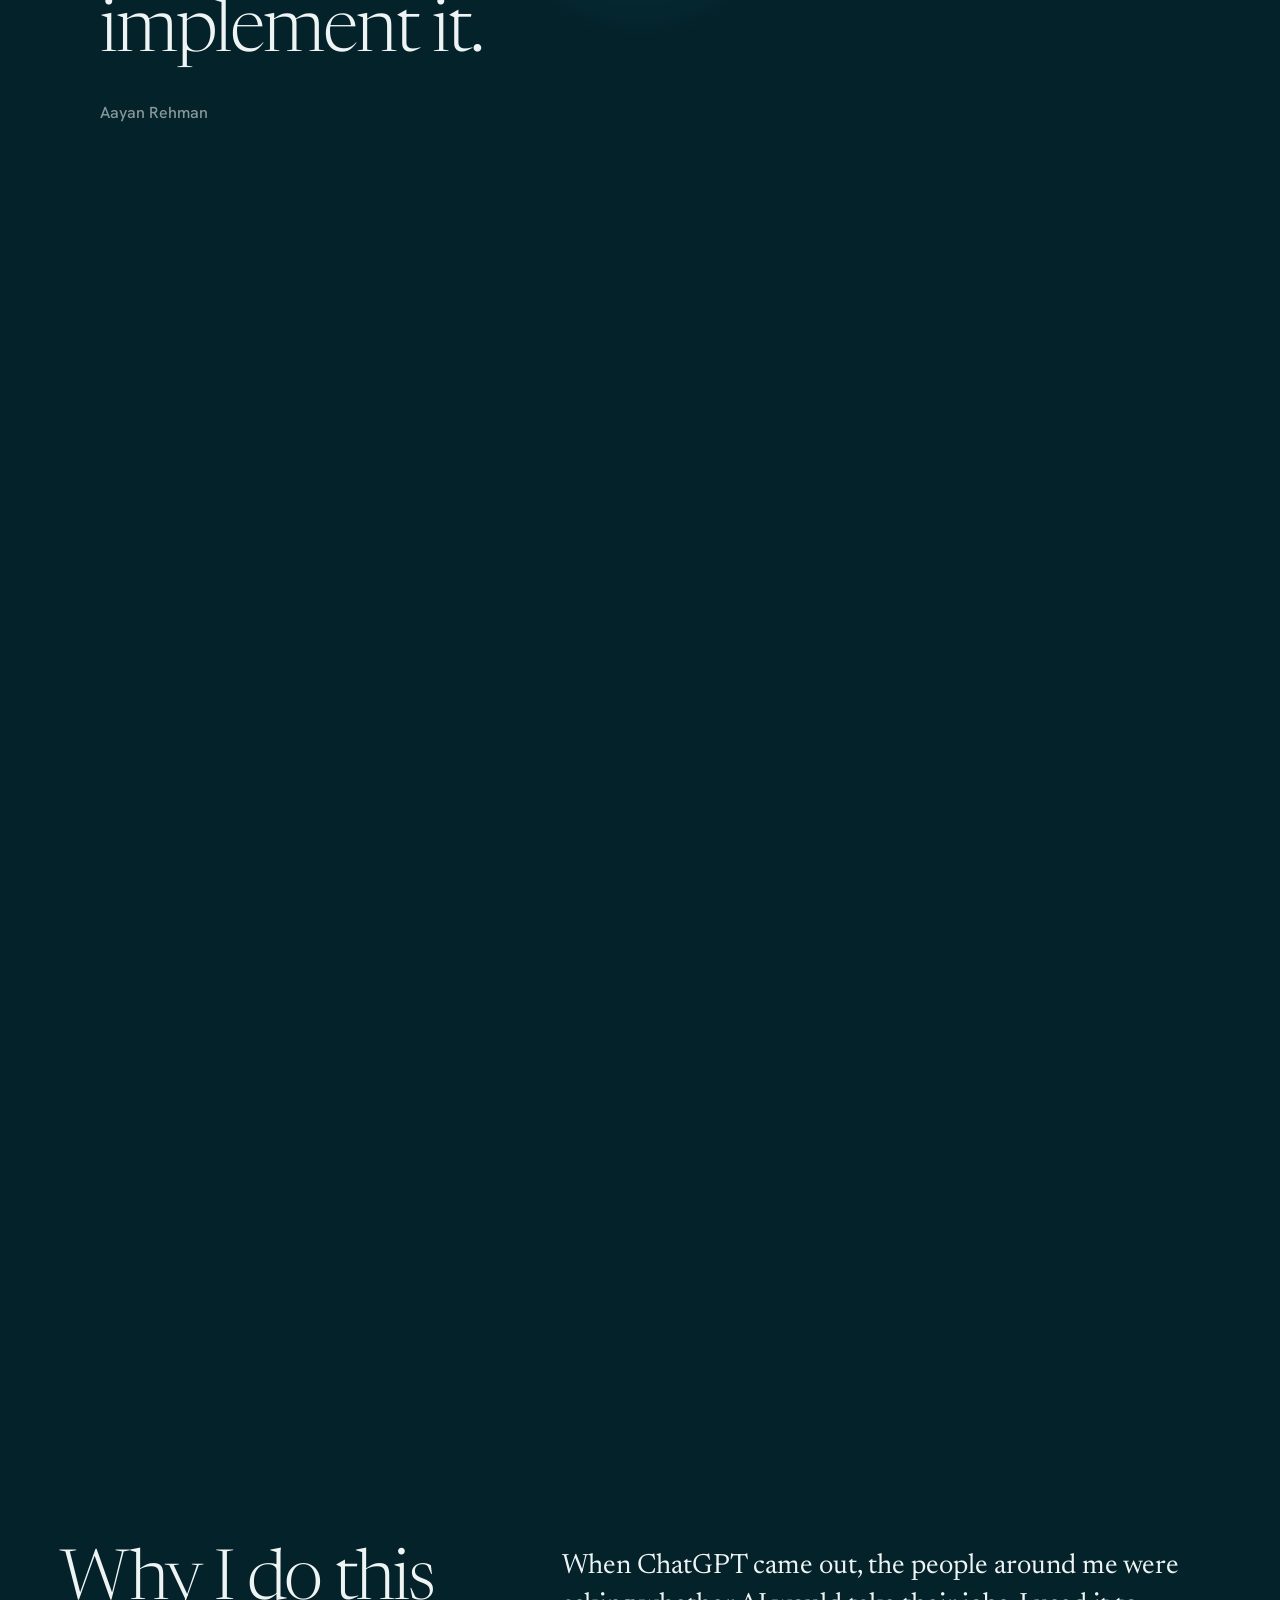
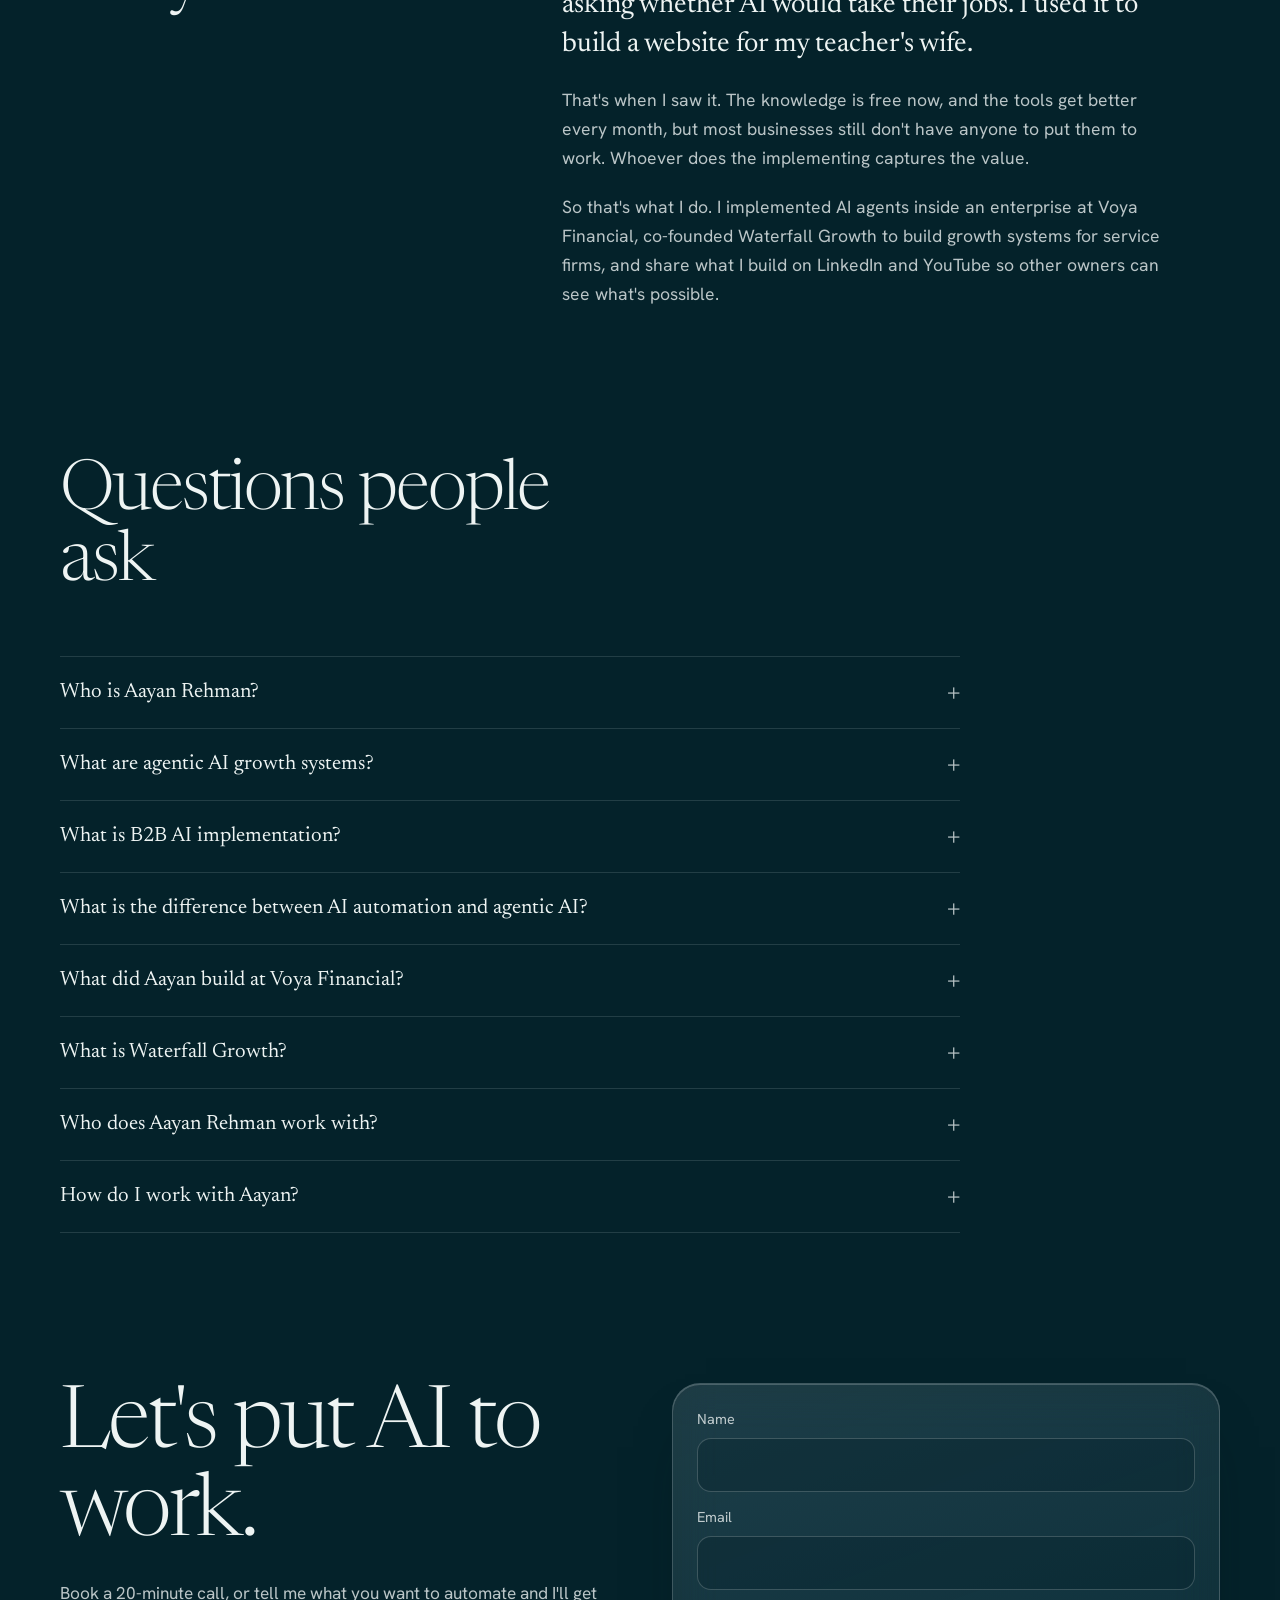
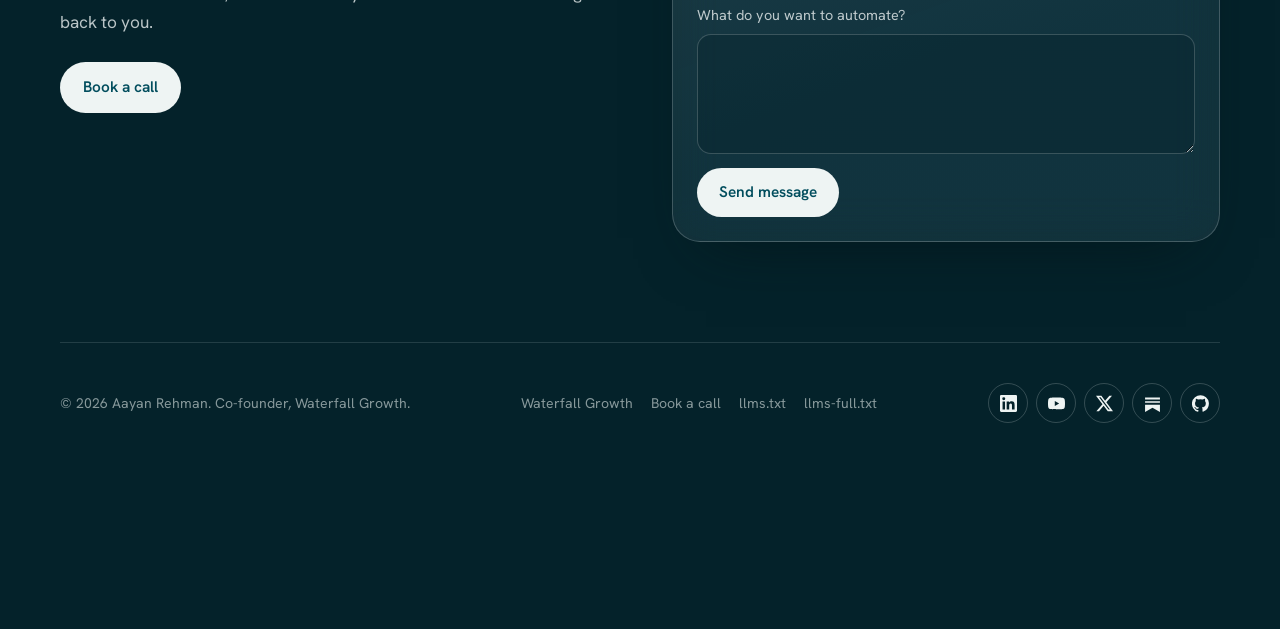
==== commit cc7b8327: "Drop Greater Hartford from copy, schema and llms files Co-Authored-By: Claude Opus 5.5 <noreply@anth" ====
--- a/index.html
+++ b/index.html
@@ -4,7 +4,7 @@
 <meta charset="utf-8">
 <meta name="viewport" content="width=device-width, initial-scale=1, viewport-fit=cover">
 <title>Aayan Rehman | Agentic AI Growth Systems | Waterfall Growth</title>
-<meta name="description" content="Aayan Rehman is a young AI entrepreneur in Greater Hartford building agentic AI growth systems: B2B AI implementation, AI ads, lead gen and custom CRMs.">
+<meta name="description" content="Aayan Rehman is a young AI entrepreneur and co-founder of Waterfall Growth, building agentic AI growth systems, B2B AI implementation, AI ads and custom CRMs.">
 <meta name="author" content="Aayan Rehman">
 <meta name="robots" content="index,follow,max-image-preview:large,max-snippet:-1,max-video-preview:-1">
 <link rel="canonical" href="https://aayanrehman.com/">
@@ -12,8 +12,6 @@
 <link rel="icon" type="image/png" href="/favicon.png">
 <link rel="apple-touch-icon" href="/apple-touch-icon.png">
 <meta name="theme-color" content="#286675">
-<meta name="geo.region" content="US-CT">
-<meta name="geo.placename" content="Greater Hartford, Connecticut">
 <meta property="og:type" content="profile">
 <meta property="og:site_name" content="Aayan Rehman">
 <meta property="og:locale" content="en_US">
@@ -143,7 +141,7 @@
     "Co-founder, Waterfall Growth",
     "AI Implementation Consultant"
    ],
-   "description": "Aayan Rehman is a young American entrepreneur in the AI space, based in Greater Hartford, Connecticut. He builds agentic AI growth systems for businesses: B2B AI implementation, AI ads and lead generation, and custom CRMs and automations. He is the co-founder of Waterfall Growth.",
+   "description": "Aayan Rehman is a young American entrepreneur in the AI space. He builds agentic AI growth systems for businesses: B2B AI implementation, AI ads and lead generation, and custom CRMs and automations. He is the co-founder of Waterfall Growth.",
    "disambiguatingDescription": "Agentic AI Growth Systems | B2B AI Implementation, AI Ads & Lead Gen, Custom CRMs & Automations | Waterfall Growth",
    "slogan": "Agentic AI growth systems",
    "hasOccupation": [
@@ -152,14 +150,8 @@
      "name": "Entrepreneur",
      "description": "Co-founder of Waterfall Growth, building agentic AI growth systems and paid acquisition for professional service firms.",
      "occupationLocation": {
-      "@type": "Place",
-      "name": "Greater Hartford, Connecticut",
-      "address": {
-       "@type": "PostalAddress",
-       "addressLocality": "Hartford",
-       "addressRegion": "CT",
-       "addressCountry": "US"
-      }
+      "@type": "Country",
+      "name": "United States"
      },
      "skills": "Entrepreneurship, agentic AI, growth systems, AI ads, lead generation, paid acquisition, funnel strategy, sales"
     },
@@ -168,14 +160,8 @@
      "name": "AI Implementation Consultant",
      "description": "B2B AI implementation: process mapping, AI agent design and deployment, user testing, governance and handoff.",
      "occupationLocation": {
-      "@type": "Place",
-      "name": "Greater Hartford, Connecticut",
-      "address": {
-       "@type": "PostalAddress",
-       "addressLocality": "Hartford",
-       "addressRegion": "CT",
-       "addressCountry": "US"
-      }
+      "@type": "Country",
+      "name": "United States"
      },
      "skills": "AI agents, agentic AI, B2B AI implementation, Microsoft Power Platform, Copilot Studio, Power Automate, Claude, Claude Code, custom CRMs, workflow automation, Python, SQL"
     }
@@ -355,26 +341,6 @@
    "nationality": {
     "@type": "Country",
     "name": "United States"
-   },
-   "homeLocation": {
-    "@type": "Place",
-    "name": "Greater Hartford, Connecticut",
-    "address": {
-     "@type": "PostalAddress",
-     "addressLocality": "Hartford",
-     "addressRegion": "CT",
-     "addressCountry": "US"
-    }
-   },
-   "workLocation": {
-    "@type": "Place",
-    "name": "Greater Hartford, Connecticut",
-    "address": {
-     "@type": "PostalAddress",
-     "addressLocality": "Hartford",
-     "addressRegion": "CT",
-     "addressCountry": "US"
-    }
    },
    "sameAs": [
     "https://www.linkedin.com/in/aayanurrehman",
@@ -436,7 +402,7 @@
      "name": "Who is Aayan Rehman?",
      "acceptedAnswer": {
       "@type": "Answer",
-      "text": "Aayan Rehman is a young entrepreneur in the AI space, based in Greater Hartford, Connecticut. He builds agentic AI growth systems for businesses and is the co-founder of Waterfall Growth. His work covers B2B AI implementation, AI ads and lead generation, and custom CRMs and automations."
+      "text": "Aayan Rehman is a young entrepreneur in the AI space. He builds agentic AI growth systems for businesses and is the co-founder of Waterfall Growth. His work covers B2B AI implementation, AI ads and lead generation, and custom CRMs and automations."
      }
     },
     {
@@ -481,10 +447,10 @@
     },
     {
      "@type": "Question",
-     "name": "Where is Aayan Rehman based?",
+     "name": "Who does Aayan Rehman work with?",
      "acceptedAnswer": {
       "@type": "Answer",
-      "text": "Greater Hartford, Connecticut. He works with businesses across the United States."
+      "text": "Businesses across the United States, from enterprise teams putting AI into their operations to professional service firms that want a full calendar."
      }
     },
     {
@@ -677,7 +643,7 @@
     <div>
       <h1><span>Aayan</span><span class="ln2">Rehman</span></h1>
       <div class="intro">
-        <p class="role">Co-founder, <a href="https://www.waterfallgrowth.com" target="_blank" rel="noopener">Waterfall Growth</a>. Greater Hartford, Connecticut.</p>
+        <p class="role">Co-founder, <a href="https://www.waterfallgrowth.com" target="_blank" rel="noopener">Waterfall Growth</a>.</p>
         <p class="lede">I build agentic AI growth systems: AI that brings in clients, follows up with every lead, and runs the work behind the scenes.</p>
         <div class="cta">
           <a class="btn btn-solid" href="https://www.waterfallgrowth.com/book" target="_blank" rel="noopener">Book a call</a>
@@ -752,13 +718,13 @@
   <div class="wrap">
     <div class="head"><h2 id="faq-h">Questions people ask</h2></div>
     <div class="faq">
-      <details><summary>Who is Aayan Rehman?</summary><p>Aayan Rehman is a young entrepreneur in the AI space, based in Greater Hartford, Connecticut. He builds agentic AI growth systems for businesses and is the co-founder of Waterfall Growth. His work covers B2B AI implementation, AI ads and lead generation, and custom CRMs and automations.</p></details>
+      <details><summary>Who is Aayan Rehman?</summary><p>Aayan Rehman is a young entrepreneur in the AI space. He builds agentic AI growth systems for businesses and is the co-founder of Waterfall Growth. His work covers B2B AI implementation, AI ads and lead generation, and custom CRMs and automations.</p></details>
       <details><summary>What are agentic AI growth systems?</summary><p>Agentic AI growth systems are AI agents that handle the work of growing a business end to end: researching the market, running campaigns, following up with every lead and booking meetings, with a person approving the decisions that matter.</p></details>
       <details><summary>What is B2B AI implementation?</summary><p>B2B AI implementation is putting AI to work inside a company's real processes. Aayan maps how work moves through a team, finds the manual steps, and replaces them with AI agents that run in the tools the team already uses, then tests and documents them so they keep working.</p></details>
       <details><summary>What is the difference between AI automation and agentic AI?</summary><p>AI automation follows fixed steps someone designed in advance. Agentic AI can decide the next step itself: it reads the situation, chooses an action, uses tools and checks its work. Aayan builds agentic systems with guardrails, so a person approves the decisions that matter.</p></details>
       <details><summary>What did Aayan build at Voya Financial?</summary><p>Aayan previously worked on Voya Financial's Sales Strategy team, where he built AI agents on Microsoft Power Platform and Copilot Studio that automated proposal intake, pricing and cost comparison.</p></details>
       <details><summary>What is Waterfall Growth?</summary><p>Waterfall Growth is the company Aayan co-founded with Johnny Lu. It builds AI systems and paid acquisition for professional service firms: ads fill a live event, and AI agents confirm, remind and follow up so attendees book a consult.</p></details>
-      <details><summary>Where is Aayan Rehman based?</summary><p>Greater Hartford, Connecticut. He works with businesses across the United States.</p></details>
+      <details><summary>Who does Aayan Rehman work with?</summary><p>Businesses across the United States, from enterprise teams putting AI into their operations to professional service firms that want a full calendar.</p></details>
       <details><summary>How do I work with Aayan?</summary><p>Book a 20-minute call at waterfallgrowth.com/book, or send a message through the form on this page.</p></details>
     </div>
   </div>
@@ -785,7 +751,7 @@
   </div>
   <div class="wrap">
     <footer>
-      <span>© 2026 Aayan Rehman. Co-founder, <a href="https://www.waterfallgrowth.com" target="_blank" rel="noopener">Waterfall Growth</a>. Greater Hartford, CT.</span>
+      <span>© 2026 Aayan Rehman. Co-founder, <a href="https://www.waterfallgrowth.com" target="_blank" rel="noopener">Waterfall Growth</a>.</span>
       <nav aria-label="Footer"><a href="https://www.waterfallgrowth.com" target="_blank" rel="noopener">Waterfall Growth</a><a href="https://www.waterfallgrowth.com/book" target="_blank" rel="noopener">Book a call</a><a href="/llms.txt">llms.txt</a><a href="/llms-full.txt">llms-full.txt</a></nav>
       <span class="social">
         <a href="https://www.linkedin.com/in/aayanurrehman" target="_blank" rel="me noopener" aria-label="LinkedIn"><svg viewBox="0 0 24 24" aria-hidden="true"><path d="M20.5 20.5h-3.6v-5.6c0-1.3 0-3-1.8-3s-2.1 1.4-2.1 2.9v5.7H9.4V9h3.4v1.6h.1c.5-.9 1.6-1.8 3.4-1.8 3.6 0 4.3 2.4 4.3 5.5v6.2zM5.3 7.4a2.1 2.1 0 1 1 0-4.2 2.1 2.1 0 0 1 0 4.2zM7.1 20.5H3.6V9h3.5v11.5zM22.2 0H1.8C.8 0 0 .8 0 1.7v20.6c0 .9.8 1.7 1.8 1.7h20.4c1 0 1.8-.8 1.8-1.7V1.7C24 .8 23.2 0 22.2 0z"/></svg></a>
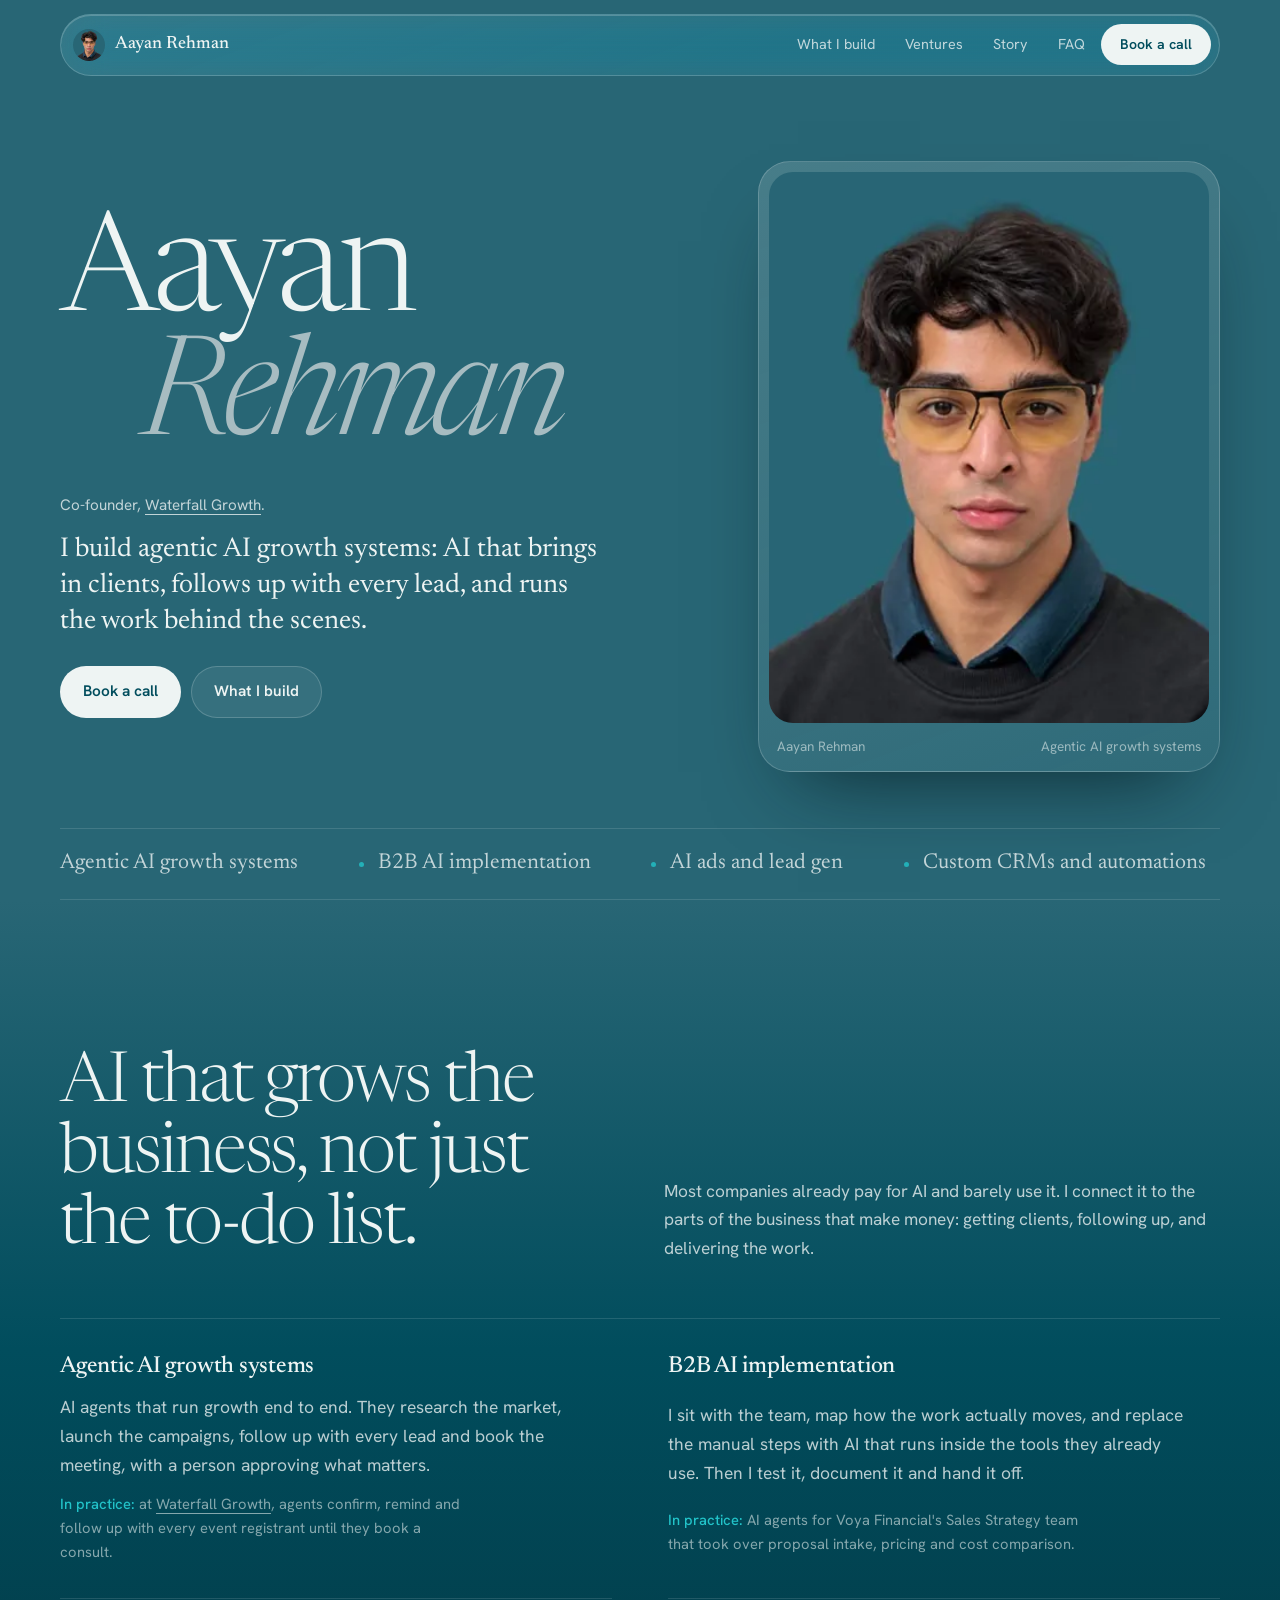
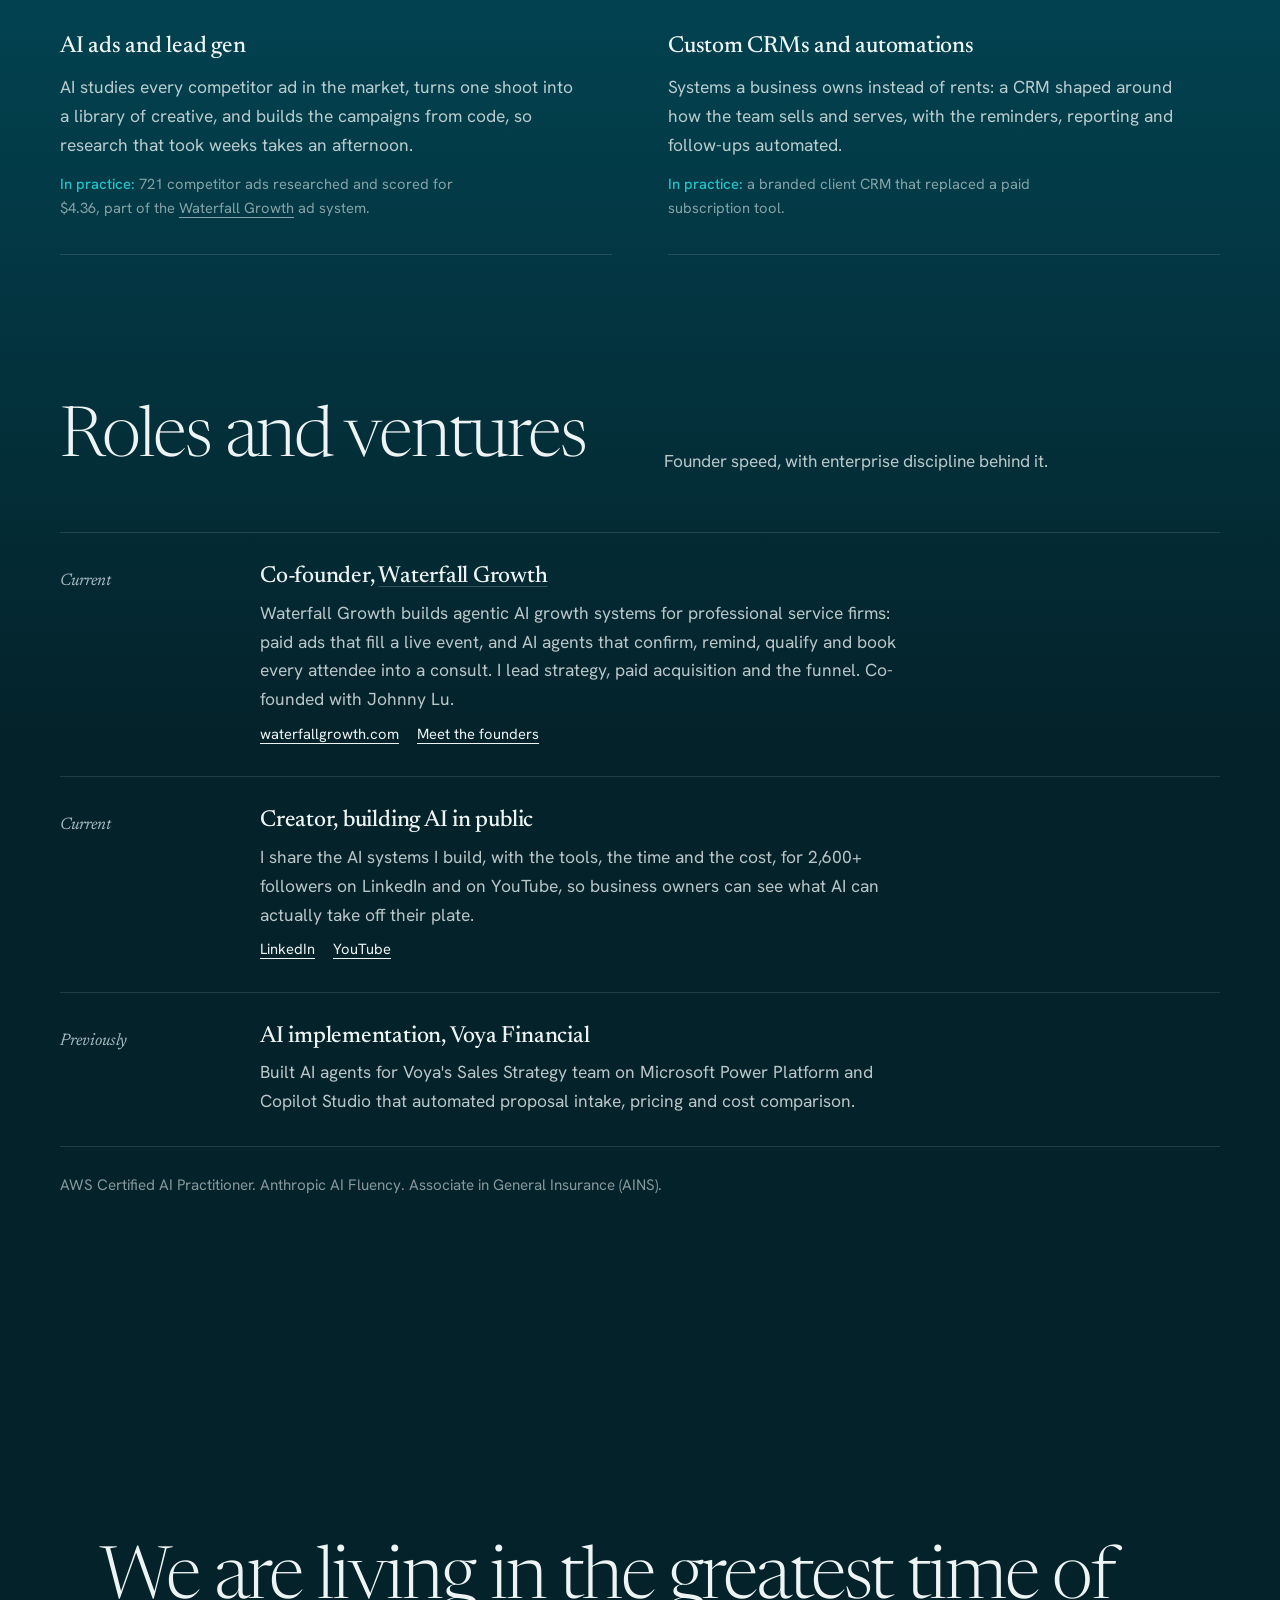
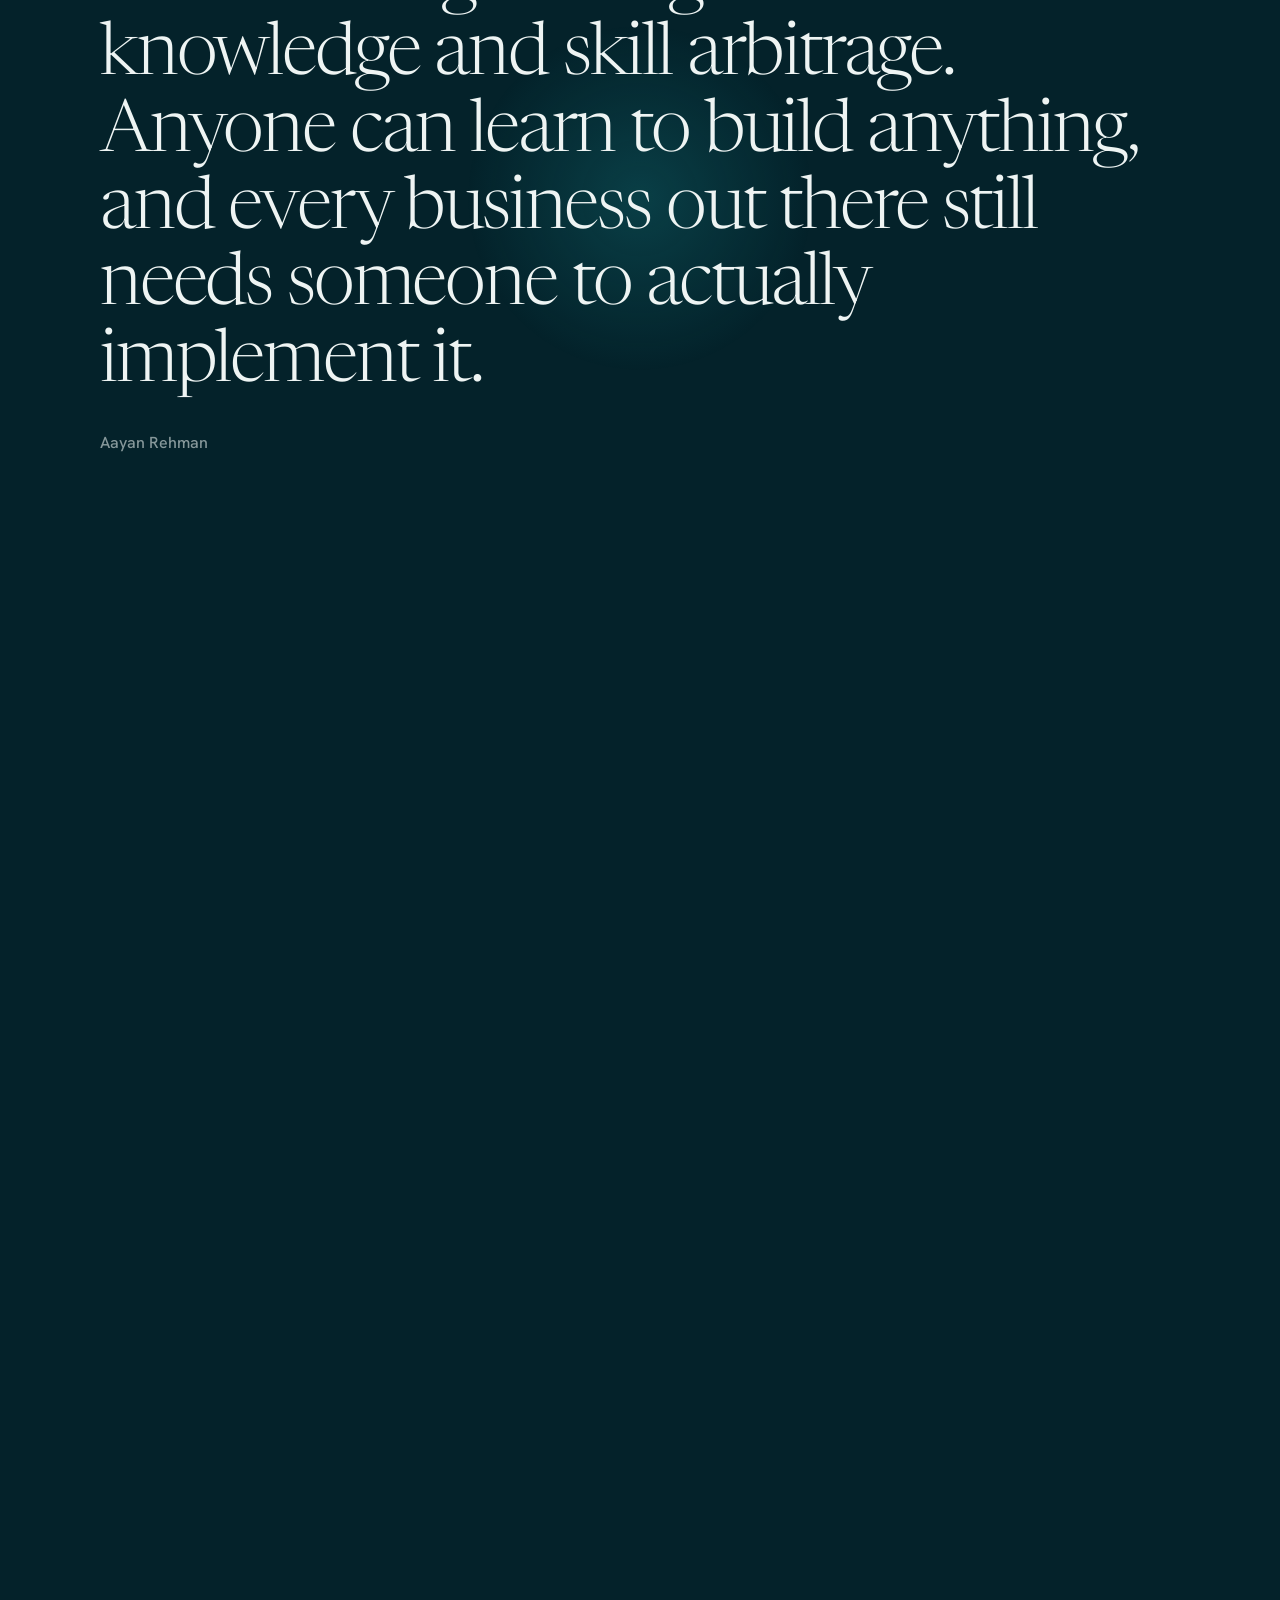
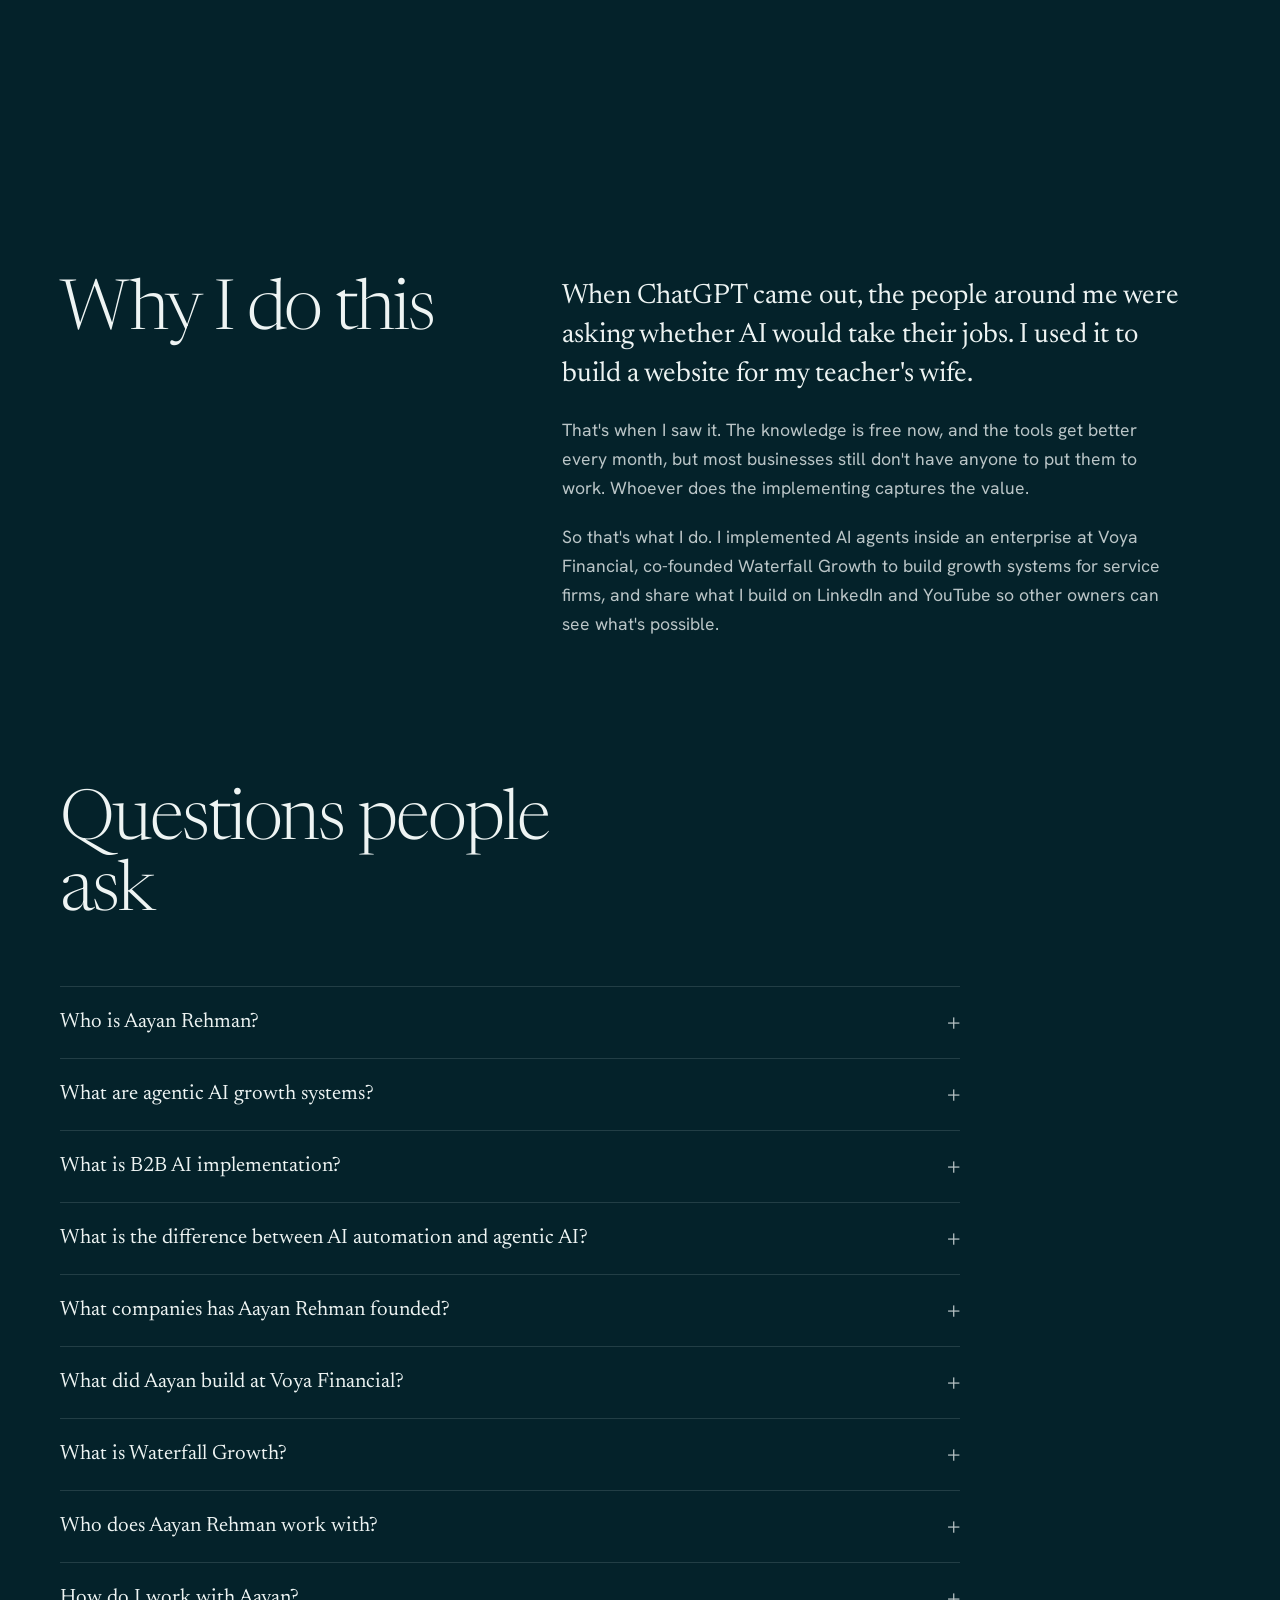
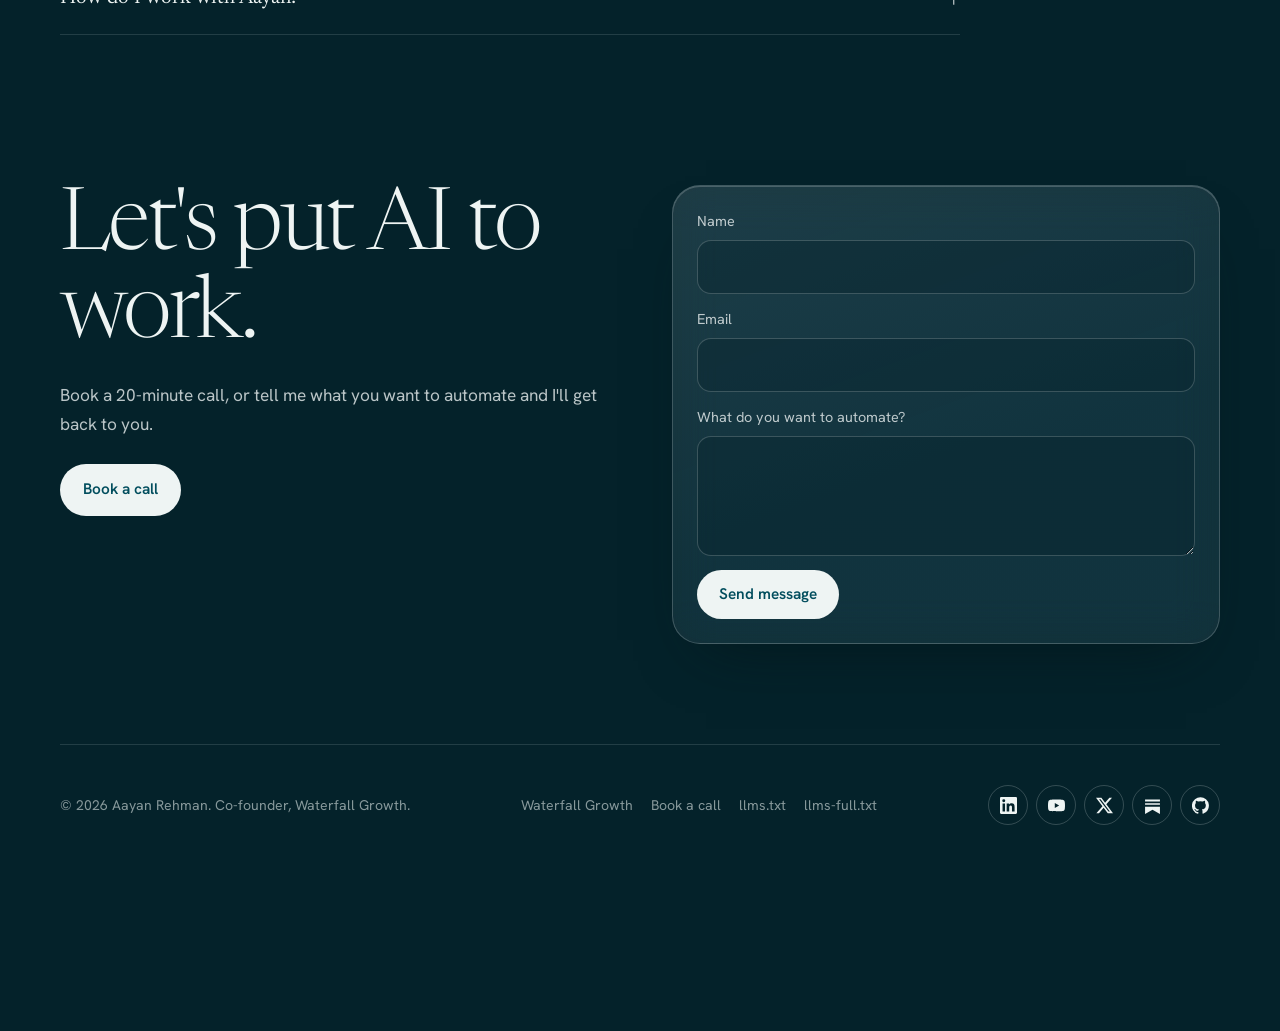
==== commit 1f9e8959: "Roles and ventures section, creator role, drop education Co-Authored-By: Claude Opus 5.5 <noreply@an" ====
--- a/index.html
+++ b/index.html
@@ -139,7 +139,8 @@
    "jobTitle": [
     "Entrepreneur",
     "Co-founder, Waterfall Growth",
-    "AI Implementation Consultant"
+    "AI Implementation Consultant",
+    "Creator"
    ],
    "description": "Aayan Rehman is a young American entrepreneur in the AI space. He builds agentic AI growth systems for businesses: B2B AI implementation, AI ads and lead generation, and custom CRMs and automations. He is the co-founder of Waterfall Growth.",
    "disambiguatingDescription": "Agentic AI Growth Systems | B2B AI Implementation, AI Ads & Lead Gen, Custom CRMs & Automations | Waterfall Growth",
@@ -154,6 +155,16 @@
       "name": "United States"
      },
      "skills": "Entrepreneurship, agentic AI, growth systems, AI ads, lead generation, paid acquisition, funnel strategy, sales"
+    },
+    {
+     "@type": "Occupation",
+     "name": "Content Creator",
+     "description": "Builds AI systems in public on LinkedIn and YouTube, sharing the tools, time and cost of each build.",
+     "occupationLocation": {
+      "@type": "Country",
+      "name": "United States"
+     },
+     "skills": "AI education, content creation, LinkedIn, YouTube"
     },
     {
      "@type": "Occupation",
@@ -243,12 +254,6 @@
     }
    ],
    "alumniOf": [
-    {
-     "@type": "CollegeOrUniversity",
-     "name": "Binghamton University, State University of New York",
-     "url": "https://www.binghamton.edu",
-     "sameAs": "https://en.wikipedia.org/wiki/Binghamton_University"
-    },
     {
      "@type": "Organization",
      "name": "Voya Financial",
@@ -427,6 +432,14 @@
      "acceptedAnswer": {
       "@type": "Answer",
       "text": "AI automation follows fixed steps someone designed in advance. Agentic AI can decide the next step itself: it reads the situation, chooses an action, uses tools and checks its work. Aayan builds agentic systems with guardrails, so a person approves the decisions that matter."
+     }
+    },
+    {
+     "@type": "Question",
+     "name": "What companies has Aayan Rehman founded?",
+     "acceptedAnswer": {
+      "@type": "Answer",
+      "text": "Aayan Rehman co-founded Waterfall Growth with Johnny Lu. Waterfall Growth builds agentic AI growth systems for professional service firms: paid ads that fill a live event, and AI agents that confirm, remind, qualify and book attendees into consults."
      }
     },
     {
@@ -554,6 +567,14 @@
 .rec .big{font:300 clamp(2.6rem,1.8rem + 2.4vw,3.8rem)/1 var(--serif);letter-spacing:-.03em;color:var(--foam);margin-top:6px}
 .creds{margin-top:26px;color:var(--foam-3);font-size:.95rem;max-width:80ch}
 
+.roles{border-top:1px solid var(--hair)}
+.role-row{display:grid;gap:8px 40px;padding:30px 0;border-bottom:1px solid var(--hair)}
+.role-row .when{font:italic 400 1.05rem/1.3 var(--serif);color:var(--mist)}
+.role-row h3 a{text-decoration-color:var(--edge)}
+.role-row p{color:var(--foam-2);max-width:64ch;margin-top:8px}
+.role-row .links{display:flex;gap:18px;flex-wrap:wrap;font-size:.92rem}
+.role-row .links a{color:var(--foam)}
+@media (min-width:760px){.role-row{grid-template-columns:160px 1fr}}
 /* quote */
 .moment{height:220vh}
 .moment-pin{position:sticky;top:0;height:100svh;display:grid;place-items:center;overflow:hidden}
@@ -630,7 +651,7 @@
   <a class="mark" href="#top" aria-label="Aayan Rehman, back to top"><img src="/avatar-64.jpg" alt="" width="32" height="32"><span>Aayan Rehman</span></a>
   <nav aria-label="Sections">
     <a href="#build">What I build</a>
-    <a href="#record">Track record</a>
+    <a href="#record">Ventures</a>
     <a href="#story">Story</a>
     <a href="#faq">FAQ</a>
     <a class="btn btn-solid" href="https://www.waterfallgrowth.com/book" target="_blank" rel="noopener">Book a call</a>
@@ -681,15 +702,15 @@
 <section class="sec" id="record" aria-labelledby="record-h" style="padding-top:0">
   <div class="wrap">
     <div class="head">
-      <h2 id="record-h">Track record</h2>
+      <h2 id="record-h">Roles and ventures</h2>
       <p class="sub">Founder speed, with enterprise discipline behind it.</p>
     </div>
-    <div class="record">
-      <div class="rec glass"><p class="who">Co-founder</p><h3>Waterfall Growth</h3><p>AI systems and paid acquisition for professional service firms, co-founded with Johnny Lu. I run strategy, ads and the funnel.</p><p style="margin-top:6px;font-size:.92rem;display:flex;gap:16px;flex-wrap:wrap"><a href="https://www.waterfallgrowth.com" target="_blank" rel="noopener">waterfallgrowth.com</a><a href="https://www.waterfallgrowth.com/founders" target="_blank" rel="noopener">Meet the founders</a></p></div>
-      <div class="rec glass"><p class="who">Enterprise AI implementation</p><h3>Voya Financial</h3><p>Built AI agents for Voya's Sales Strategy team on Microsoft Power Platform and Copilot Studio, automating proposal intake, pricing and cost comparison.</p></div>
-      <div class="rec glass"><p class="who">Credentials</p><h3>Certified in AI</h3><p>AWS Certified AI Practitioner, Anthropic AI Fluency, and Associate in General Insurance (AINS).</p></div>
+    <div class="roles">
+      <div class="role-row"><p class="when">Current</p><div><h3>Co-founder, <a href="https://www.waterfallgrowth.com" target="_blank" rel="noopener">Waterfall Growth</a></h3><p>Waterfall Growth builds agentic AI growth systems for professional service firms: paid ads that fill a live event, and AI agents that confirm, remind, qualify and book every attendee into a consult. I lead strategy, paid acquisition and the funnel. Co-founded with Johnny Lu.</p><p class="links"><a href="https://www.waterfallgrowth.com" target="_blank" rel="noopener">waterfallgrowth.com</a><a href="https://www.waterfallgrowth.com/founders" target="_blank" rel="noopener">Meet the founders</a></p></div></div>
+      <div class="role-row"><p class="when">Current</p><div><h3>Creator, building AI in public</h3><p>I share the AI systems I build, with the tools, the time and the cost, for 2,600+ followers on LinkedIn and on YouTube, so business owners can see what AI can actually take off their plate.</p><p class="links"><a href="https://www.linkedin.com/in/aayanurrehman" target="_blank" rel="me noopener">LinkedIn</a><a href="https://www.youtube.com/@aayanrehmanai" target="_blank" rel="me noopener">YouTube</a></p></div></div>
+      <div class="role-row"><p class="when">Previously</p><div><h3>AI implementation, Voya Financial</h3><p>Built AI agents for Voya's Sales Strategy team on Microsoft Power Platform and Copilot Studio that automated proposal intake, pricing and cost comparison.</p></div></div>
     </div>
-    <p class="creds">Management Information Systems at Binghamton University, class of 2028.</p>
+    <p class="creds">AWS Certified AI Practitioner. Anthropic AI Fluency. Associate in General Insurance (AINS).</p>
   </div>
 </section>
 
@@ -722,6 +743,7 @@
       <details><summary>What are agentic AI growth systems?</summary><p>Agentic AI growth systems are AI agents that handle the work of growing a business end to end: researching the market, running campaigns, following up with every lead and booking meetings, with a person approving the decisions that matter.</p></details>
       <details><summary>What is B2B AI implementation?</summary><p>B2B AI implementation is putting AI to work inside a company's real processes. Aayan maps how work moves through a team, finds the manual steps, and replaces them with AI agents that run in the tools the team already uses, then tests and documents them so they keep working.</p></details>
       <details><summary>What is the difference between AI automation and agentic AI?</summary><p>AI automation follows fixed steps someone designed in advance. Agentic AI can decide the next step itself: it reads the situation, chooses an action, uses tools and checks its work. Aayan builds agentic systems with guardrails, so a person approves the decisions that matter.</p></details>
+      <details><summary>What companies has Aayan Rehman founded?</summary><p>Aayan Rehman co-founded Waterfall Growth with Johnny Lu. Waterfall Growth builds agentic AI growth systems for professional service firms: paid ads that fill a live event, and AI agents that confirm, remind, qualify and book attendees into consults.</p></details>
       <details><summary>What did Aayan build at Voya Financial?</summary><p>Aayan previously worked on Voya Financial's Sales Strategy team, where he built AI agents on Microsoft Power Platform and Copilot Studio that automated proposal intake, pricing and cost comparison.</p></details>
       <details><summary>What is Waterfall Growth?</summary><p>Waterfall Growth is the company Aayan co-founded with Johnny Lu. It builds AI systems and paid acquisition for professional service firms: ads fill a live event, and AI agents confirm, remind and follow up so attendees book a consult.</p></details>
       <details><summary>Who does Aayan Rehman work with?</summary><p>Businesses across the United States, from enterprise teams putting AI into their operations to professional service firms that want a full calendar.</p></details>
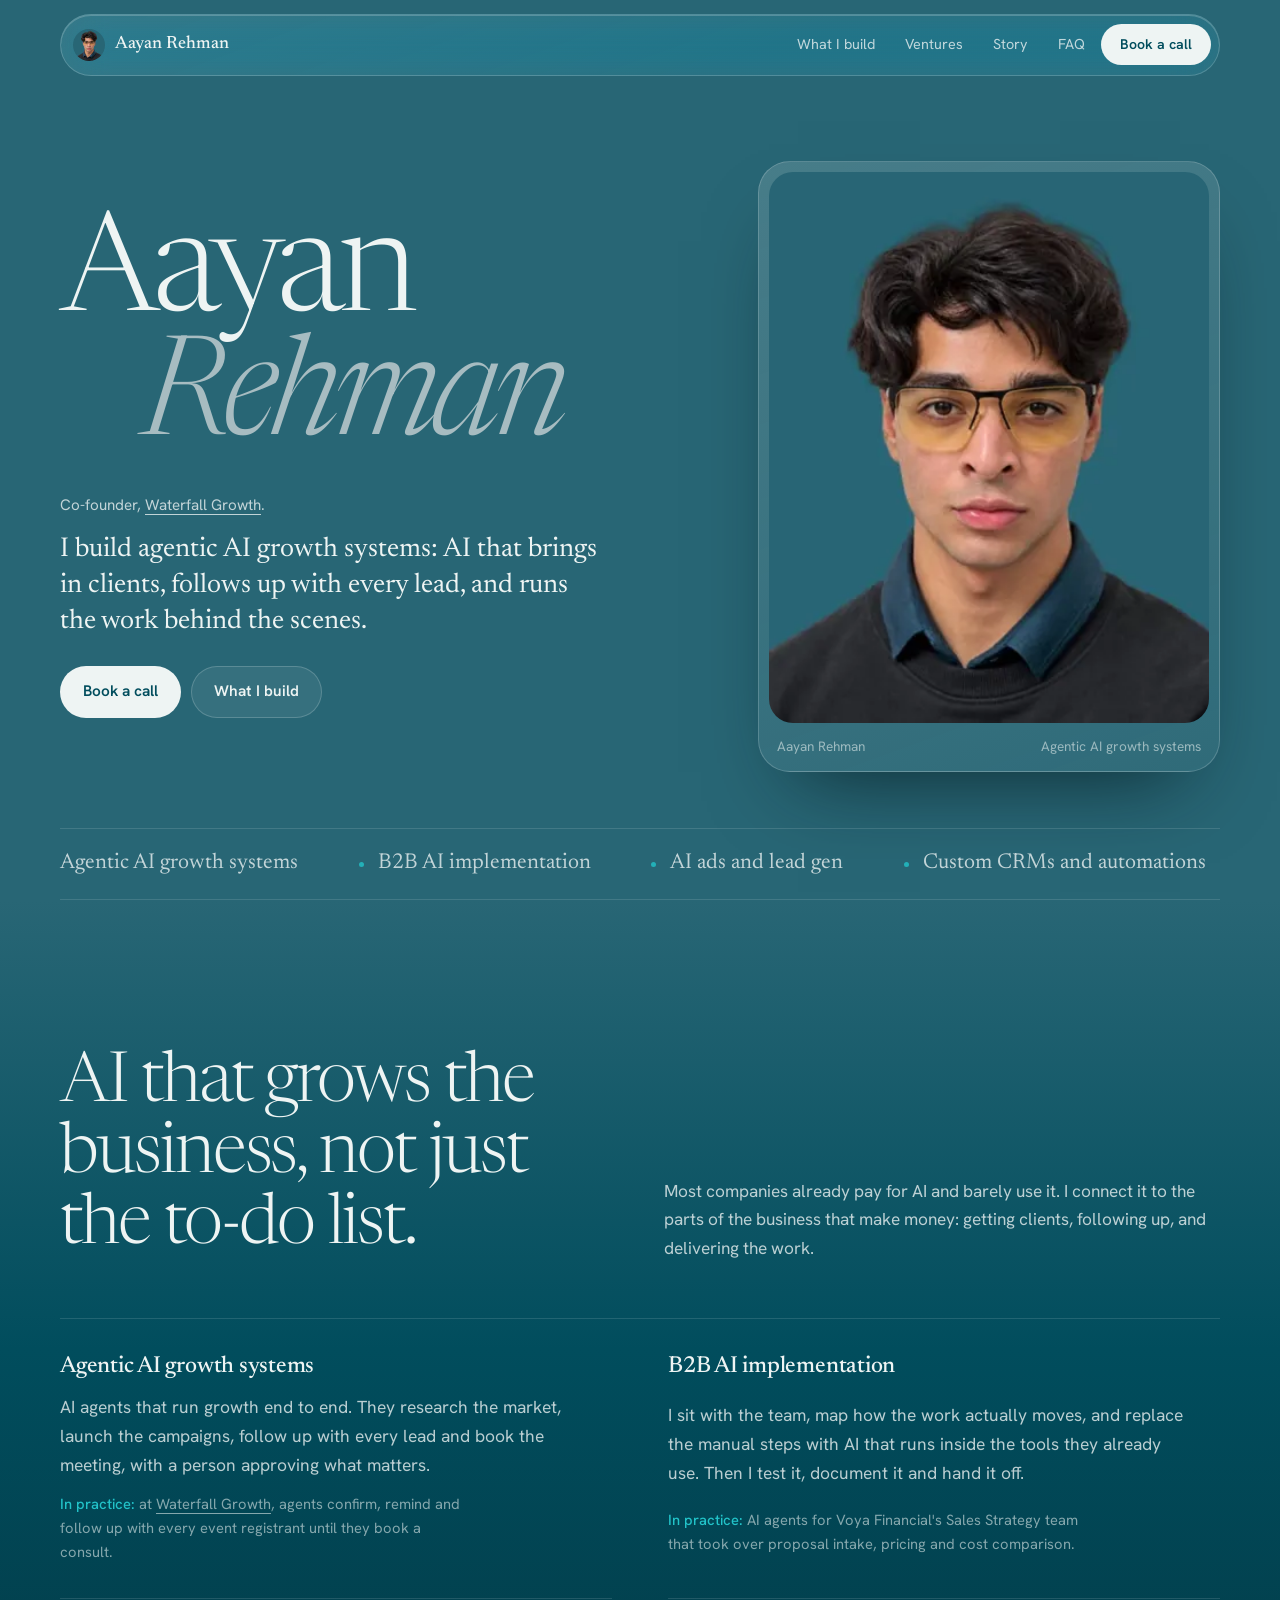
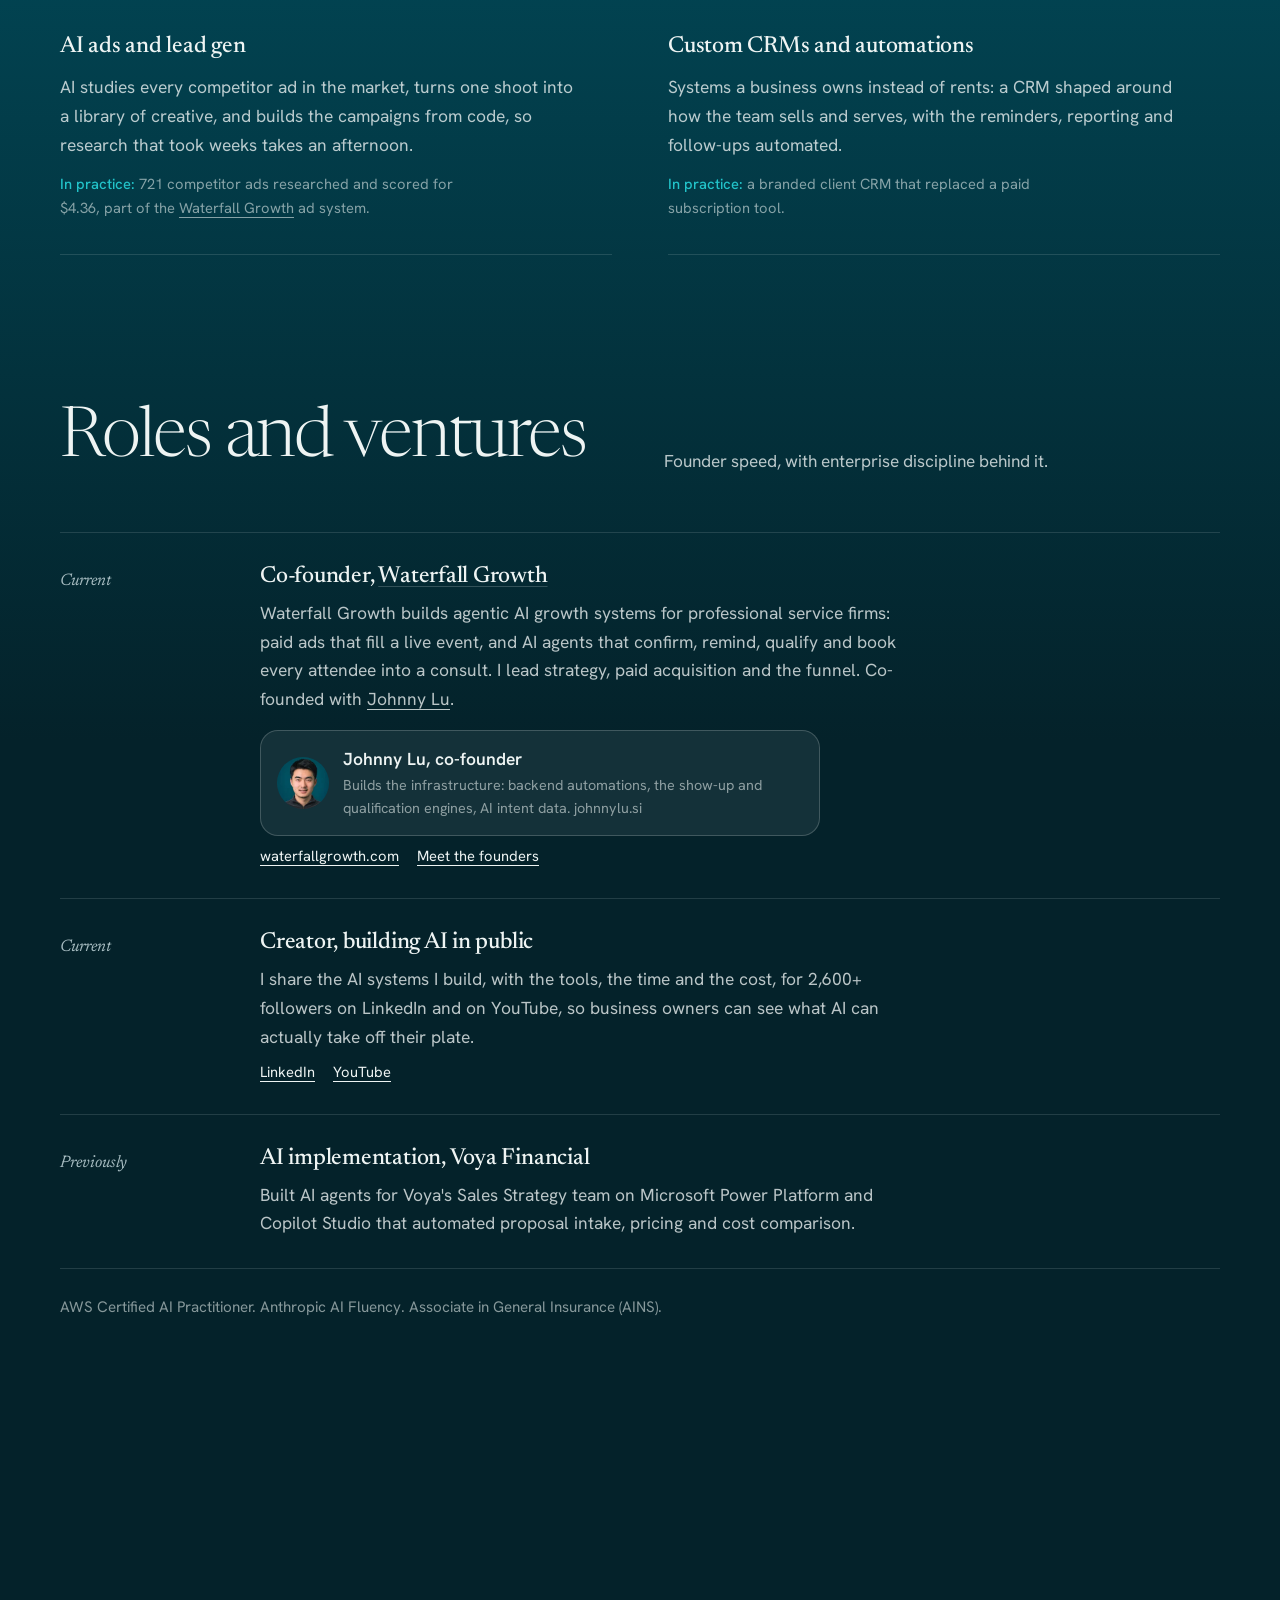
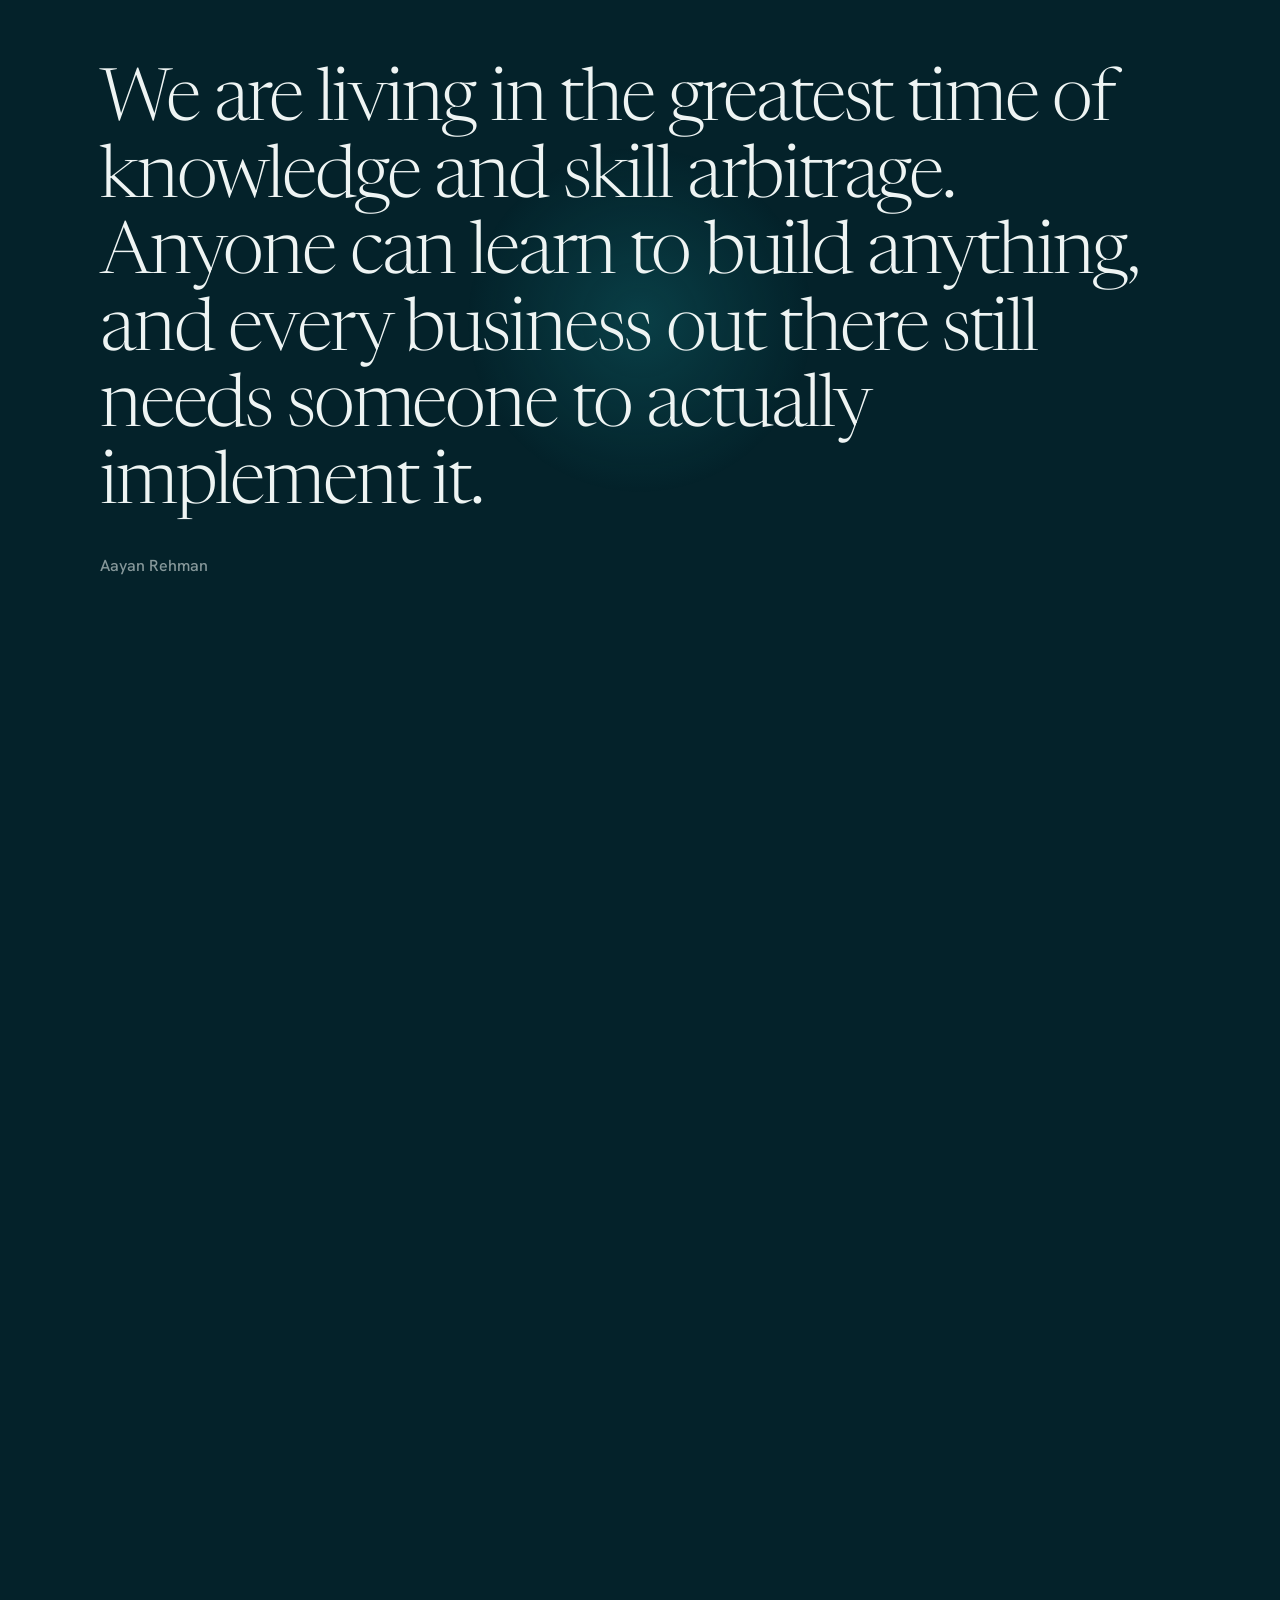
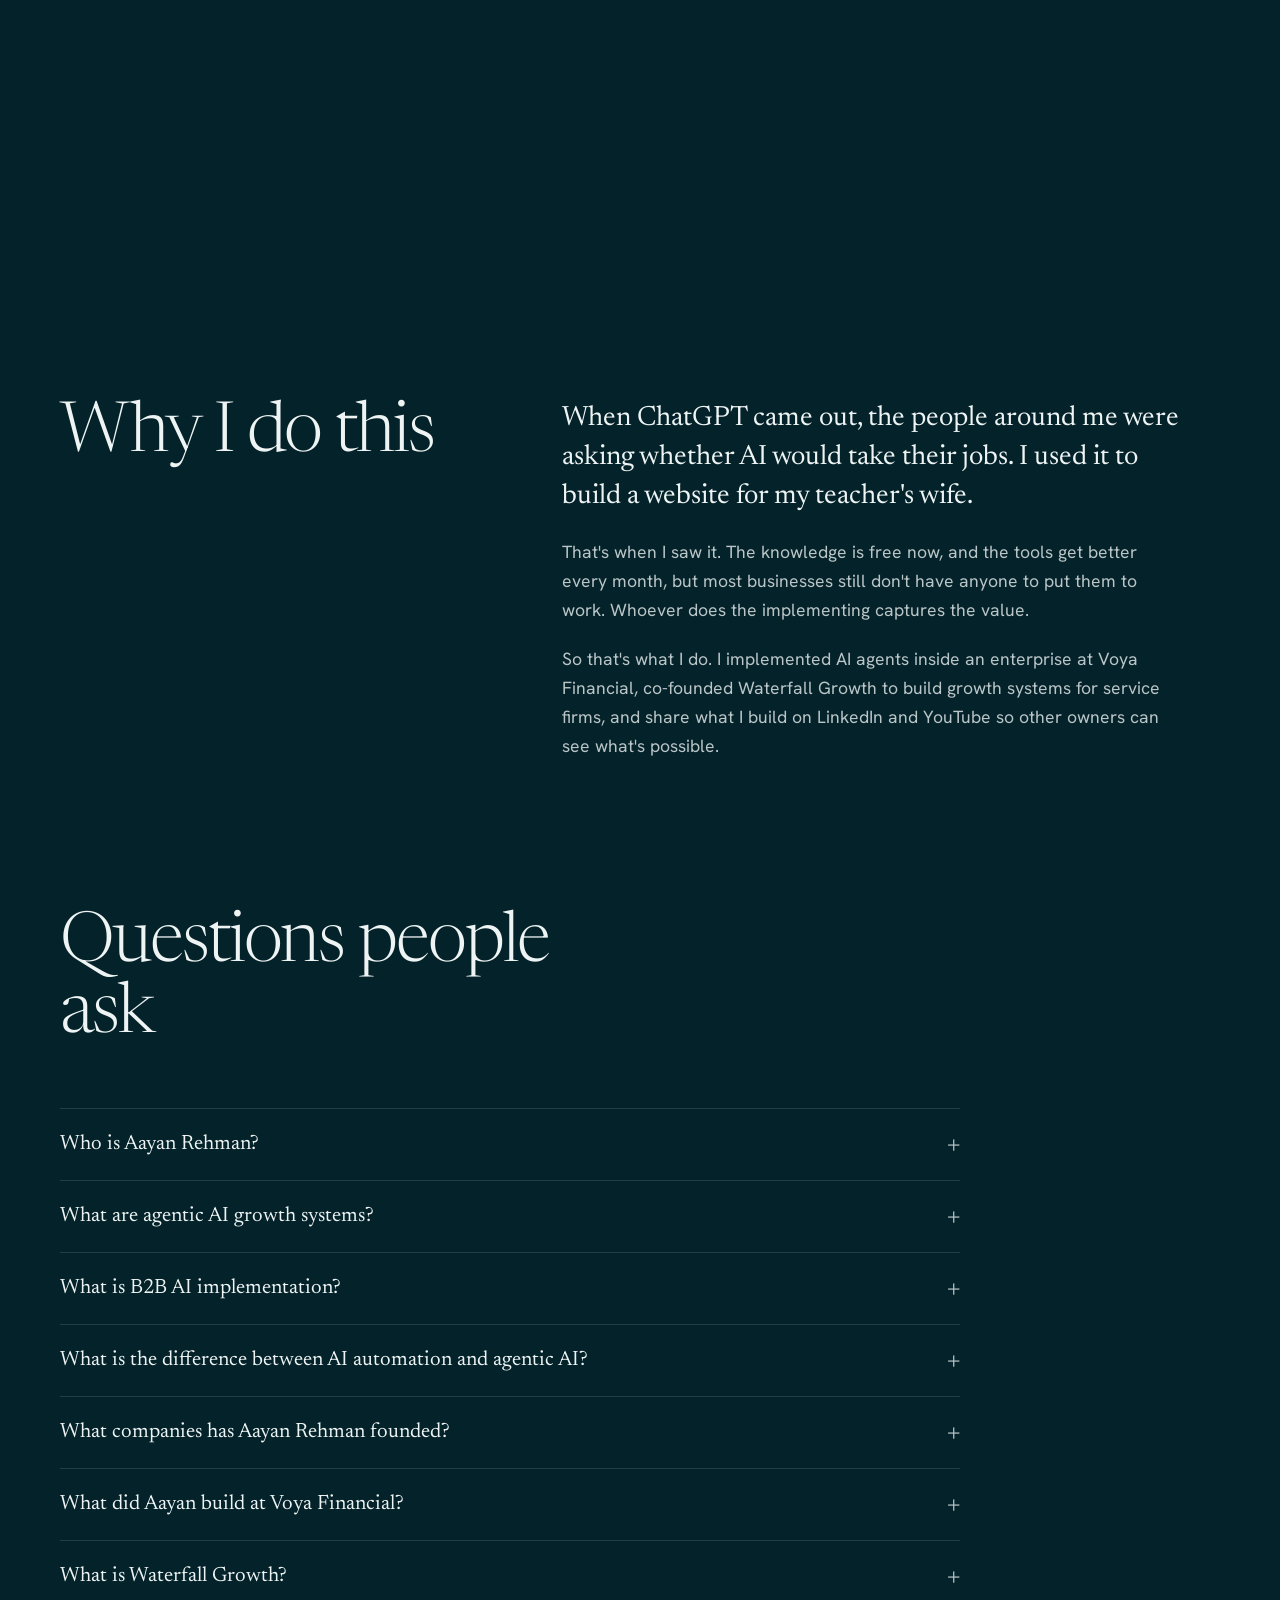
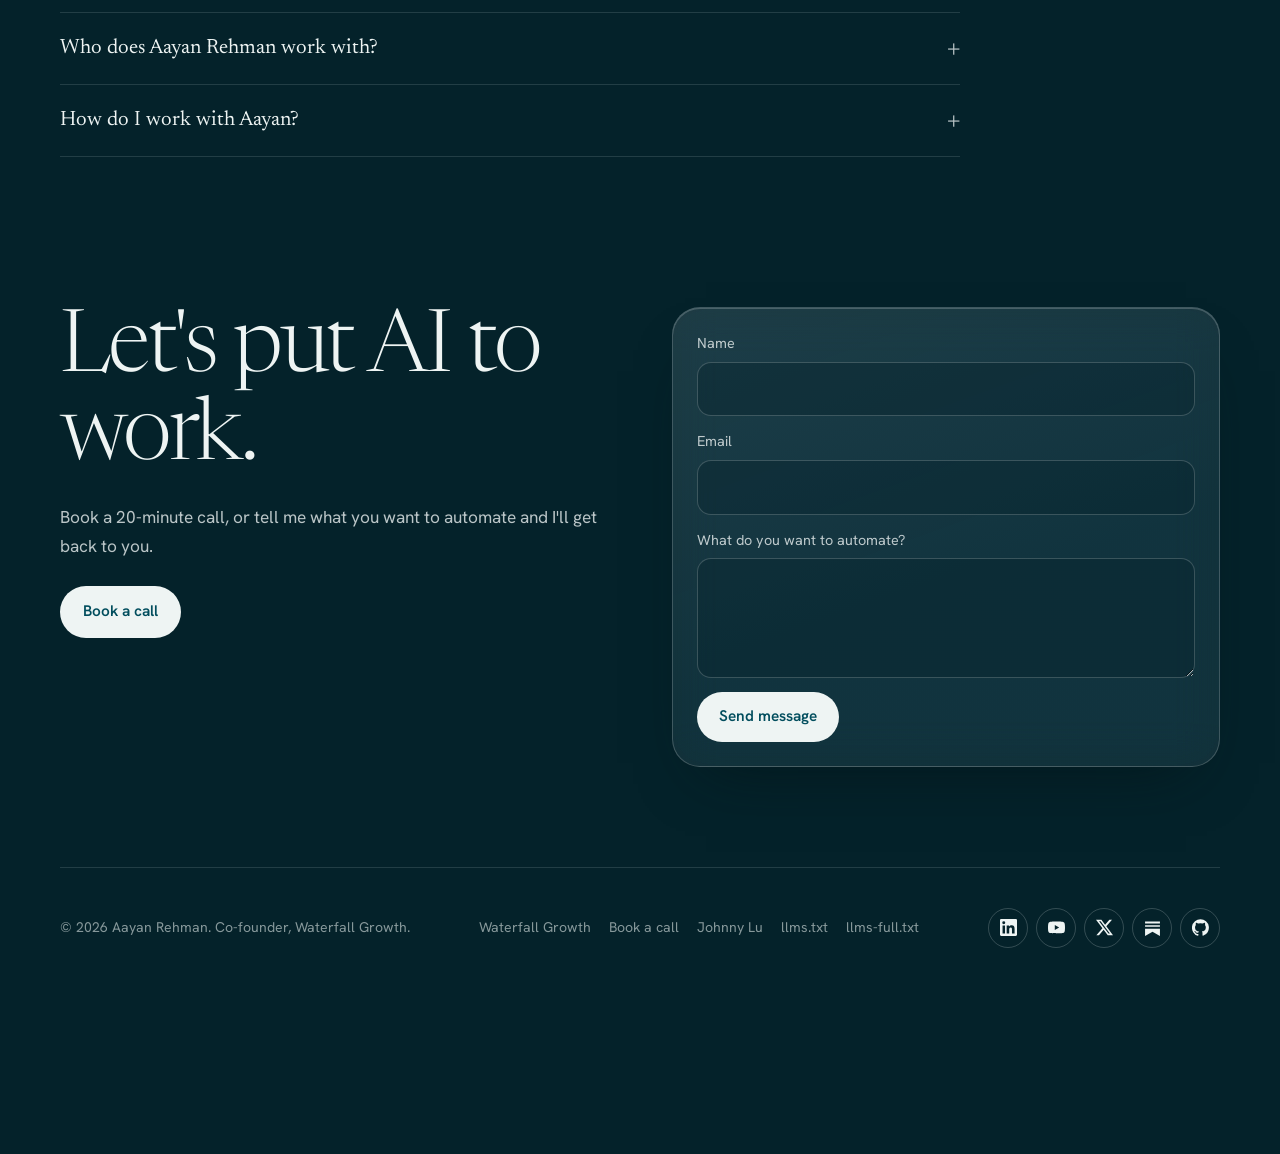
==== commit 80e0ee9f: "Cross-link co-founder Johnny Lu (johnnylu.si): card, schema, footer, llms Co-Authored-By: Claude Opu" ====
--- a/index.html
+++ b/index.html
@@ -91,6 +91,7 @@
    "significantLink": [
     "https://www.waterfallgrowth.com",
     "https://www.waterfallgrowth.com/founders",
+    "https://johnnylu.si/",
     "https://www.waterfallgrowth.com/book"
    ]
   },
@@ -183,6 +184,20 @@
    "founder": {
     "@id": "https://aayanrehman.com/#waterfallgrowth"
    },
+   "colleague": {
+    "@type": "Person",
+    "@id": "https://johnnylu.si/#person",
+    "name": "Johnny Lu",
+    "url": "https://johnnylu.si/",
+    "image": "https://johnnylu.si/johnny-lu.jpg",
+    "jobTitle": "Co-founder, Waterfall Growth",
+    "sameAs": [
+     "https://johnnylu.si/",
+     "https://www.linkedin.com/in/johnnylu-/",
+     "https://github.com/johnnylu3",
+     "https://www.waterfallgrowth.com/founders"
+    ]
+   },
    "makesOffer": [
     {
      "@type": "Offer",
@@ -359,6 +374,9 @@
   {
    "@type": "Organization",
    "@id": "https://aayanrehman.com/#waterfallgrowth",
+   "sameAs": [
+    "https://www.waterfallgrowth.com/#organization"
+   ],
    "name": "Waterfall Growth",
    "alternateName": "WaterfallGrowth",
    "url": "https://www.waterfallgrowth.com",
@@ -376,8 +394,17 @@
     },
     {
      "@type": "Person",
+     "@id": "https://johnnylu.si/#person",
      "name": "Johnny Lu",
-     "url": "https://www.waterfallgrowth.com/founders#johnny-lu"
+     "url": "https://johnnylu.si/",
+     "image": "https://johnnylu.si/johnny-lu.jpg",
+     "jobTitle": "Co-founder, Waterfall Growth",
+     "sameAs": [
+      "https://johnnylu.si/",
+      "https://www.linkedin.com/in/johnnylu-/",
+      "https://github.com/johnnylu3",
+      "https://www.waterfallgrowth.com/founders"
+     ]
     }
    ],
    "areaServed": {
@@ -575,6 +602,11 @@
 .role-row .links{display:flex;gap:18px;flex-wrap:wrap;font-size:.92rem}
 .role-row .links a{color:var(--foam)}
 @media (min-width:760px){.role-row{grid-template-columns:160px 1fr}}
+.partner{display:flex;gap:14px;align-items:center;margin-top:16px;padding:14px 16px;border-radius:18px;border:1px solid var(--edge);background:var(--glass);text-decoration:none;max-width:560px;transition:background .2s}
+.partner:hover{background:var(--glass-hi)}
+.partner img{width:52px;height:52px;border-radius:50%;object-fit:cover;flex:none}
+.partner b{display:block;font-weight:600;color:var(--foam)}
+.partner span span{display:block;color:var(--foam-3);font-size:.9rem}
 /* quote */
 .moment{height:220vh}
 .moment-pin{position:sticky;top:0;height:100svh;display:grid;place-items:center;overflow:hidden}
@@ -706,7 +738,7 @@
       <p class="sub">Founder speed, with enterprise discipline behind it.</p>
     </div>
     <div class="roles">
-      <div class="role-row"><p class="when">Current</p><div><h3>Co-founder, <a href="https://www.waterfallgrowth.com" target="_blank" rel="noopener">Waterfall Growth</a></h3><p>Waterfall Growth builds agentic AI growth systems for professional service firms: paid ads that fill a live event, and AI agents that confirm, remind, qualify and book every attendee into a consult. I lead strategy, paid acquisition and the funnel. Co-founded with Johnny Lu.</p><p class="links"><a href="https://www.waterfallgrowth.com" target="_blank" rel="noopener">waterfallgrowth.com</a><a href="https://www.waterfallgrowth.com/founders" target="_blank" rel="noopener">Meet the founders</a></p></div></div>
+      <div class="role-row"><p class="when">Current</p><div><h3>Co-founder, <a href="https://www.waterfallgrowth.com" target="_blank" rel="noopener">Waterfall Growth</a></h3><p>Waterfall Growth builds agentic AI growth systems for professional service firms: paid ads that fill a live event, and AI agents that confirm, remind, qualify and book every attendee into a consult. I lead strategy, paid acquisition and the funnel. Co-founded with <a href="https://johnnylu.si/" target="_blank" rel="noopener">Johnny Lu</a>.</p><a class="partner" href="https://johnnylu.si/" target="_blank" rel="noopener"><img src="/media/johnny-lu-160.webp" alt="Johnny Lu, co-founder of Waterfall Growth" width="52" height="52" loading="lazy"><span><b>Johnny Lu, co-founder</b><span>Builds the infrastructure: backend automations, the show-up and qualification engines, AI intent data. johnnylu.si</span></span></a><p class="links"><a href="https://www.waterfallgrowth.com" target="_blank" rel="noopener">waterfallgrowth.com</a><a href="https://www.waterfallgrowth.com/founders" target="_blank" rel="noopener">Meet the founders</a></p></div></div>
       <div class="role-row"><p class="when">Current</p><div><h3>Creator, building AI in public</h3><p>I share the AI systems I build, with the tools, the time and the cost, for 2,600+ followers on LinkedIn and on YouTube, so business owners can see what AI can actually take off their plate.</p><p class="links"><a href="https://www.linkedin.com/in/aayanurrehman" target="_blank" rel="me noopener">LinkedIn</a><a href="https://www.youtube.com/@aayanrehmanai" target="_blank" rel="me noopener">YouTube</a></p></div></div>
       <div class="role-row"><p class="when">Previously</p><div><h3>AI implementation, Voya Financial</h3><p>Built AI agents for Voya's Sales Strategy team on Microsoft Power Platform and Copilot Studio that automated proposal intake, pricing and cost comparison.</p></div></div>
     </div>
@@ -774,7 +806,7 @@
   <div class="wrap">
     <footer>
       <span>© 2026 Aayan Rehman. Co-founder, <a href="https://www.waterfallgrowth.com" target="_blank" rel="noopener">Waterfall Growth</a>.</span>
-      <nav aria-label="Footer"><a href="https://www.waterfallgrowth.com" target="_blank" rel="noopener">Waterfall Growth</a><a href="https://www.waterfallgrowth.com/book" target="_blank" rel="noopener">Book a call</a><a href="/llms.txt">llms.txt</a><a href="/llms-full.txt">llms-full.txt</a></nav>
+      <nav aria-label="Footer"><a href="https://www.waterfallgrowth.com" target="_blank" rel="noopener">Waterfall Growth</a><a href="https://www.waterfallgrowth.com/book" target="_blank" rel="noopener">Book a call</a><a href="https://johnnylu.si/" target="_blank" rel="noopener">Johnny Lu</a><a href="/llms.txt">llms.txt</a><a href="/llms-full.txt">llms-full.txt</a></nav>
       <span class="social">
         <a href="https://www.linkedin.com/in/aayanurrehman" target="_blank" rel="me noopener" aria-label="LinkedIn"><svg viewBox="0 0 24 24" aria-hidden="true"><path d="M20.5 20.5h-3.6v-5.6c0-1.3 0-3-1.8-3s-2.1 1.4-2.1 2.9v5.7H9.4V9h3.4v1.6h.1c.5-.9 1.6-1.8 3.4-1.8 3.6 0 4.3 2.4 4.3 5.5v6.2zM5.3 7.4a2.1 2.1 0 1 1 0-4.2 2.1 2.1 0 0 1 0 4.2zM7.1 20.5H3.6V9h3.5v11.5zM22.2 0H1.8C.8 0 0 .8 0 1.7v20.6c0 .9.8 1.7 1.8 1.7h20.4c1 0 1.8-.8 1.8-1.7V1.7C24 .8 23.2 0 22.2 0z"/></svg></a>
         <a href="https://www.youtube.com/@aayanrehmanai" target="_blank" rel="me noopener" aria-label="YouTube"><svg viewBox="0 0 24 24" aria-hidden="true"><path d="M23.5 6.2a3 3 0 0 0-2.1-2.1C19.5 3.6 12 3.6 12 3.6s-7.5 0-9.4.5A3 3 0 0 0 .5 6.2C0 8.1 0 12 0 12s0 3.9.5 5.8a3 3 0 0 0 2.1 2.1c1.9.5 9.4.5 9.4.5s7.5 0 9.4-.5a3 3 0 0 0 2.1-2.1c.5-1.9.5-5.8.5-5.8s0-3.9-.5-5.8zM9.6 15.6V8.4l6.2 3.6-6.2 3.6z"/></svg></a>
